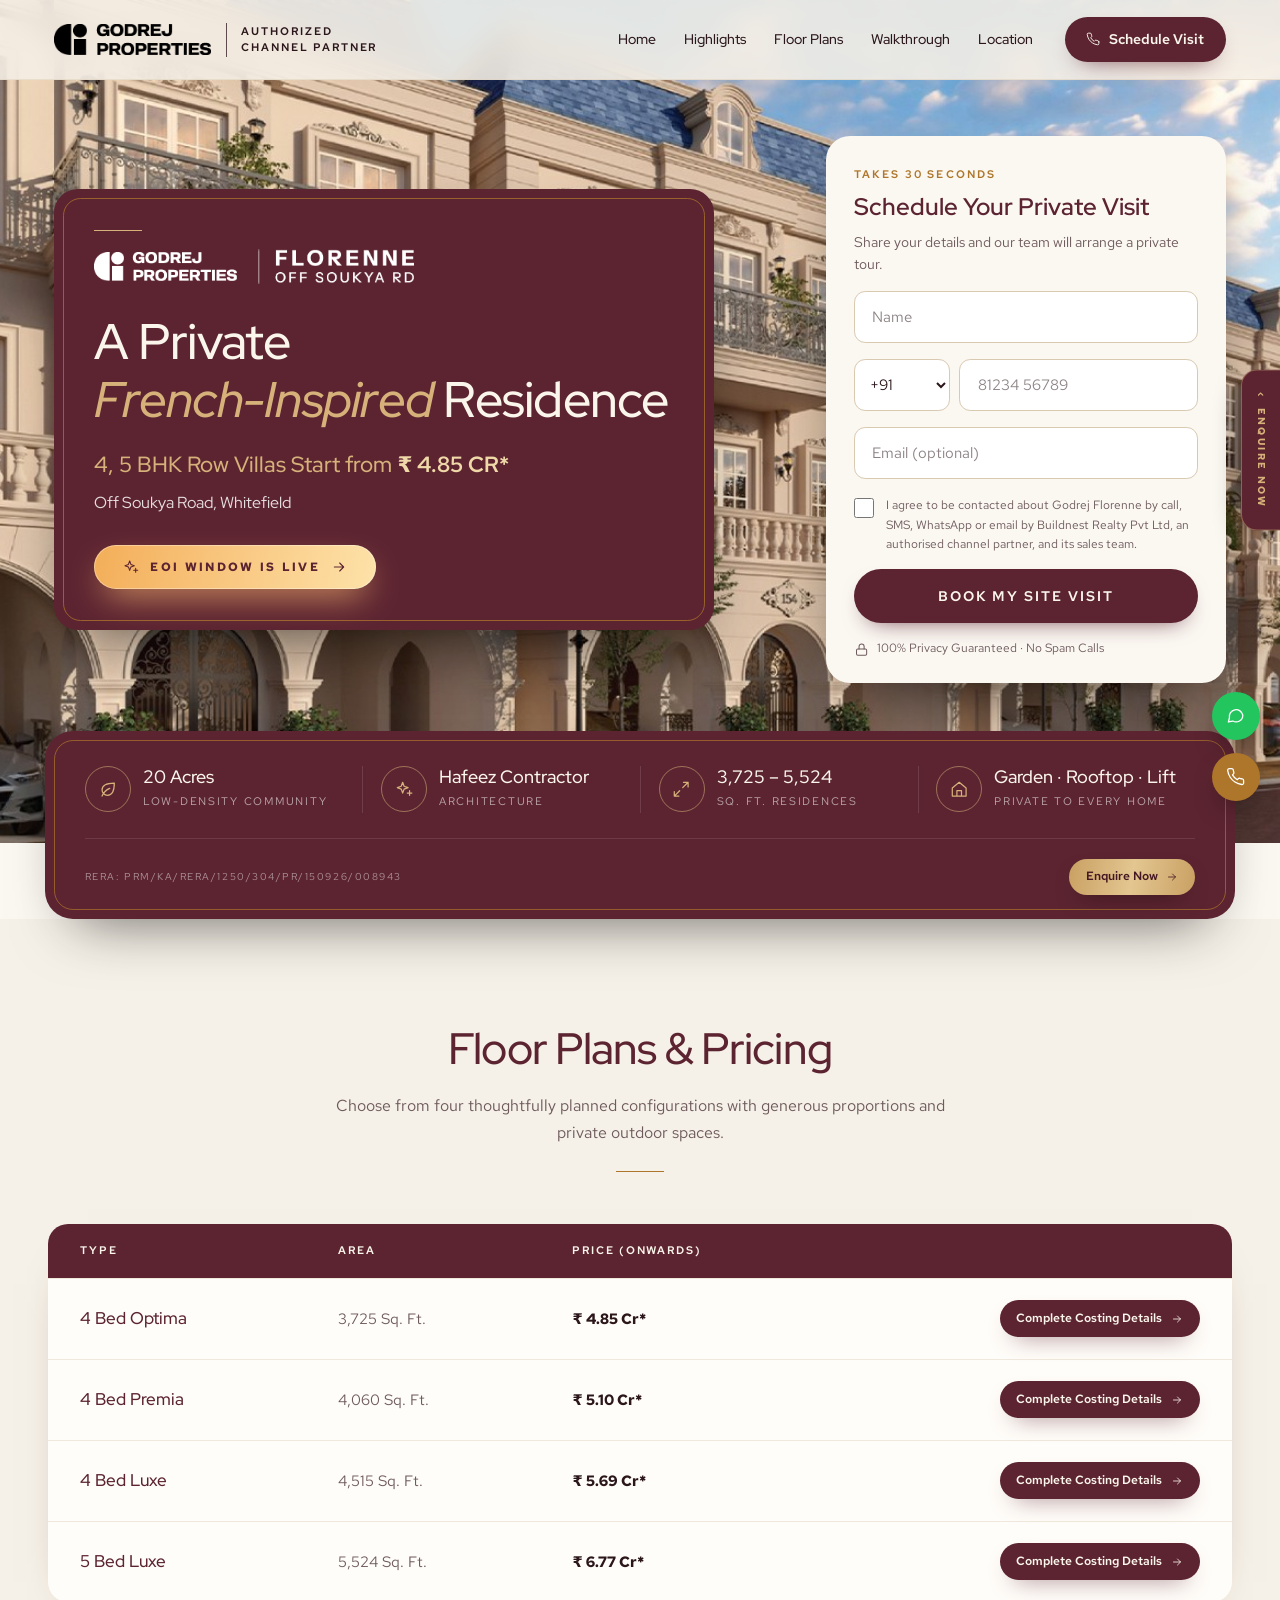
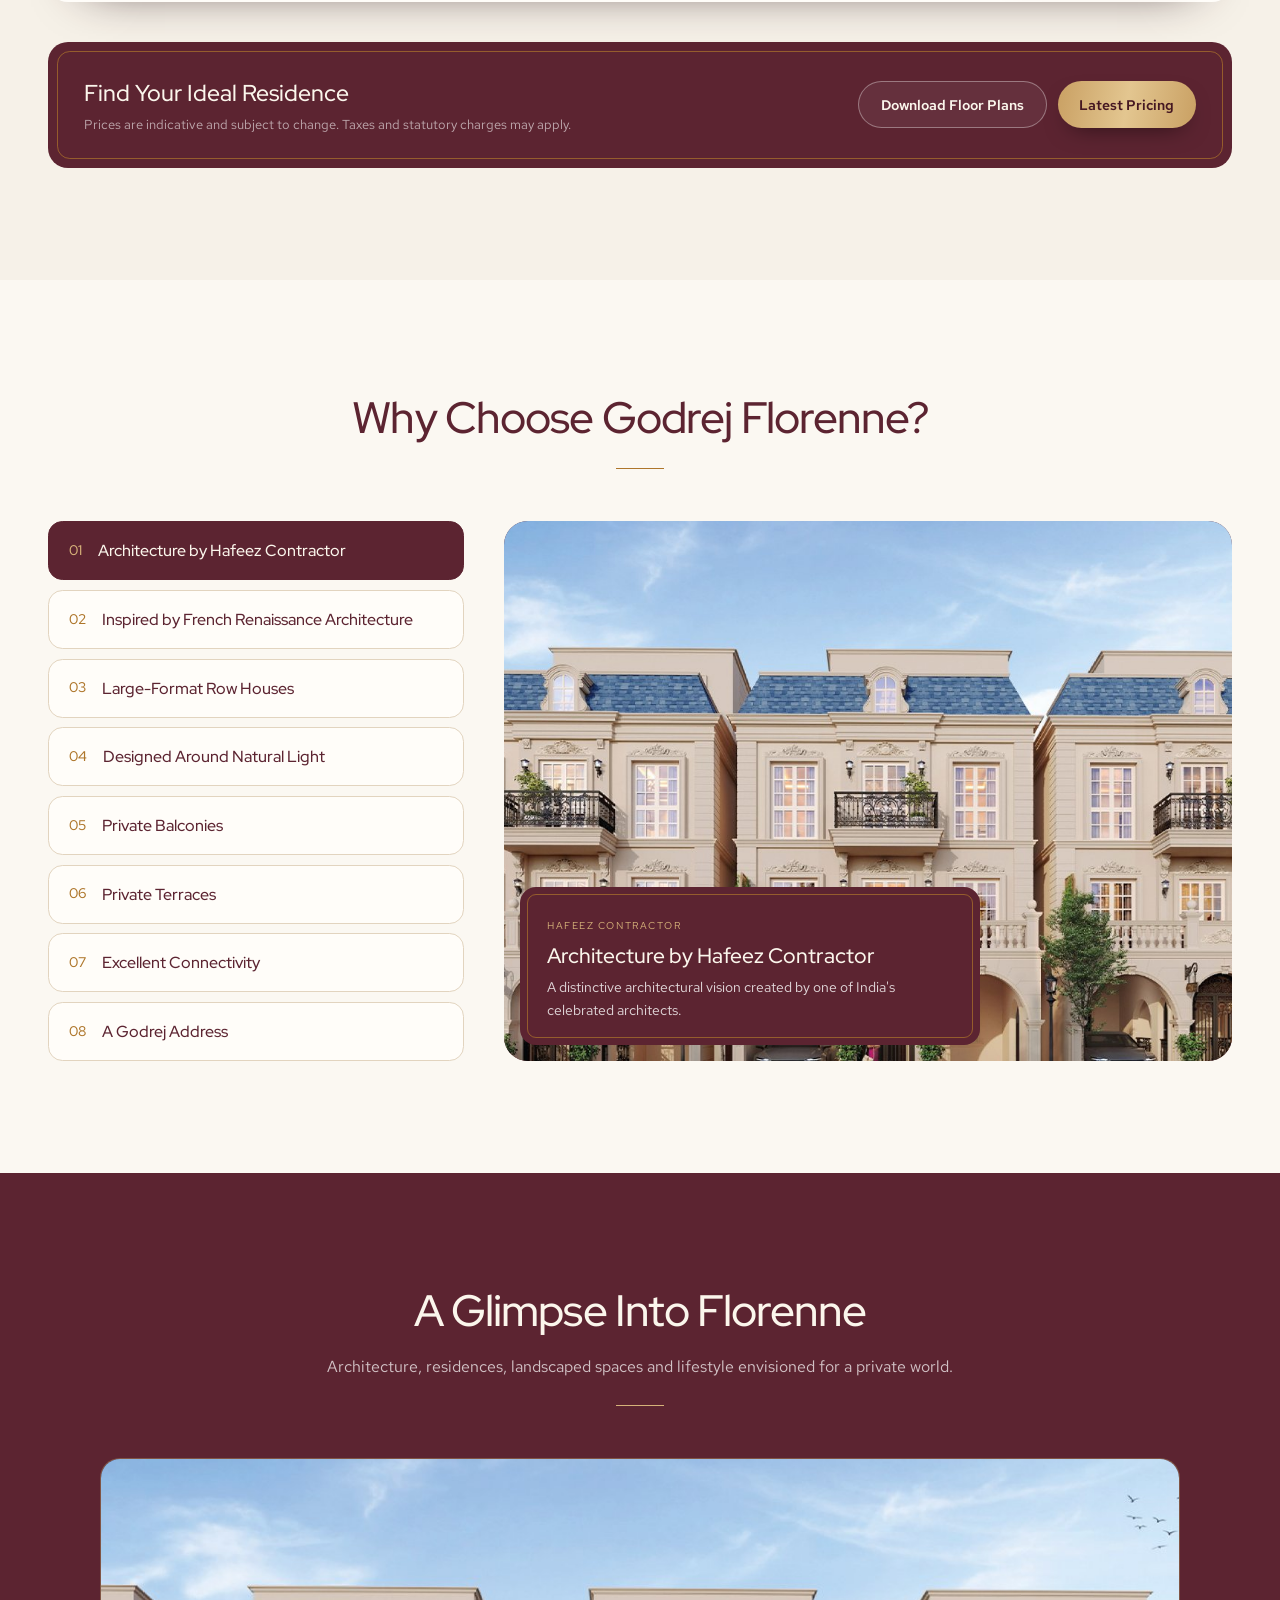
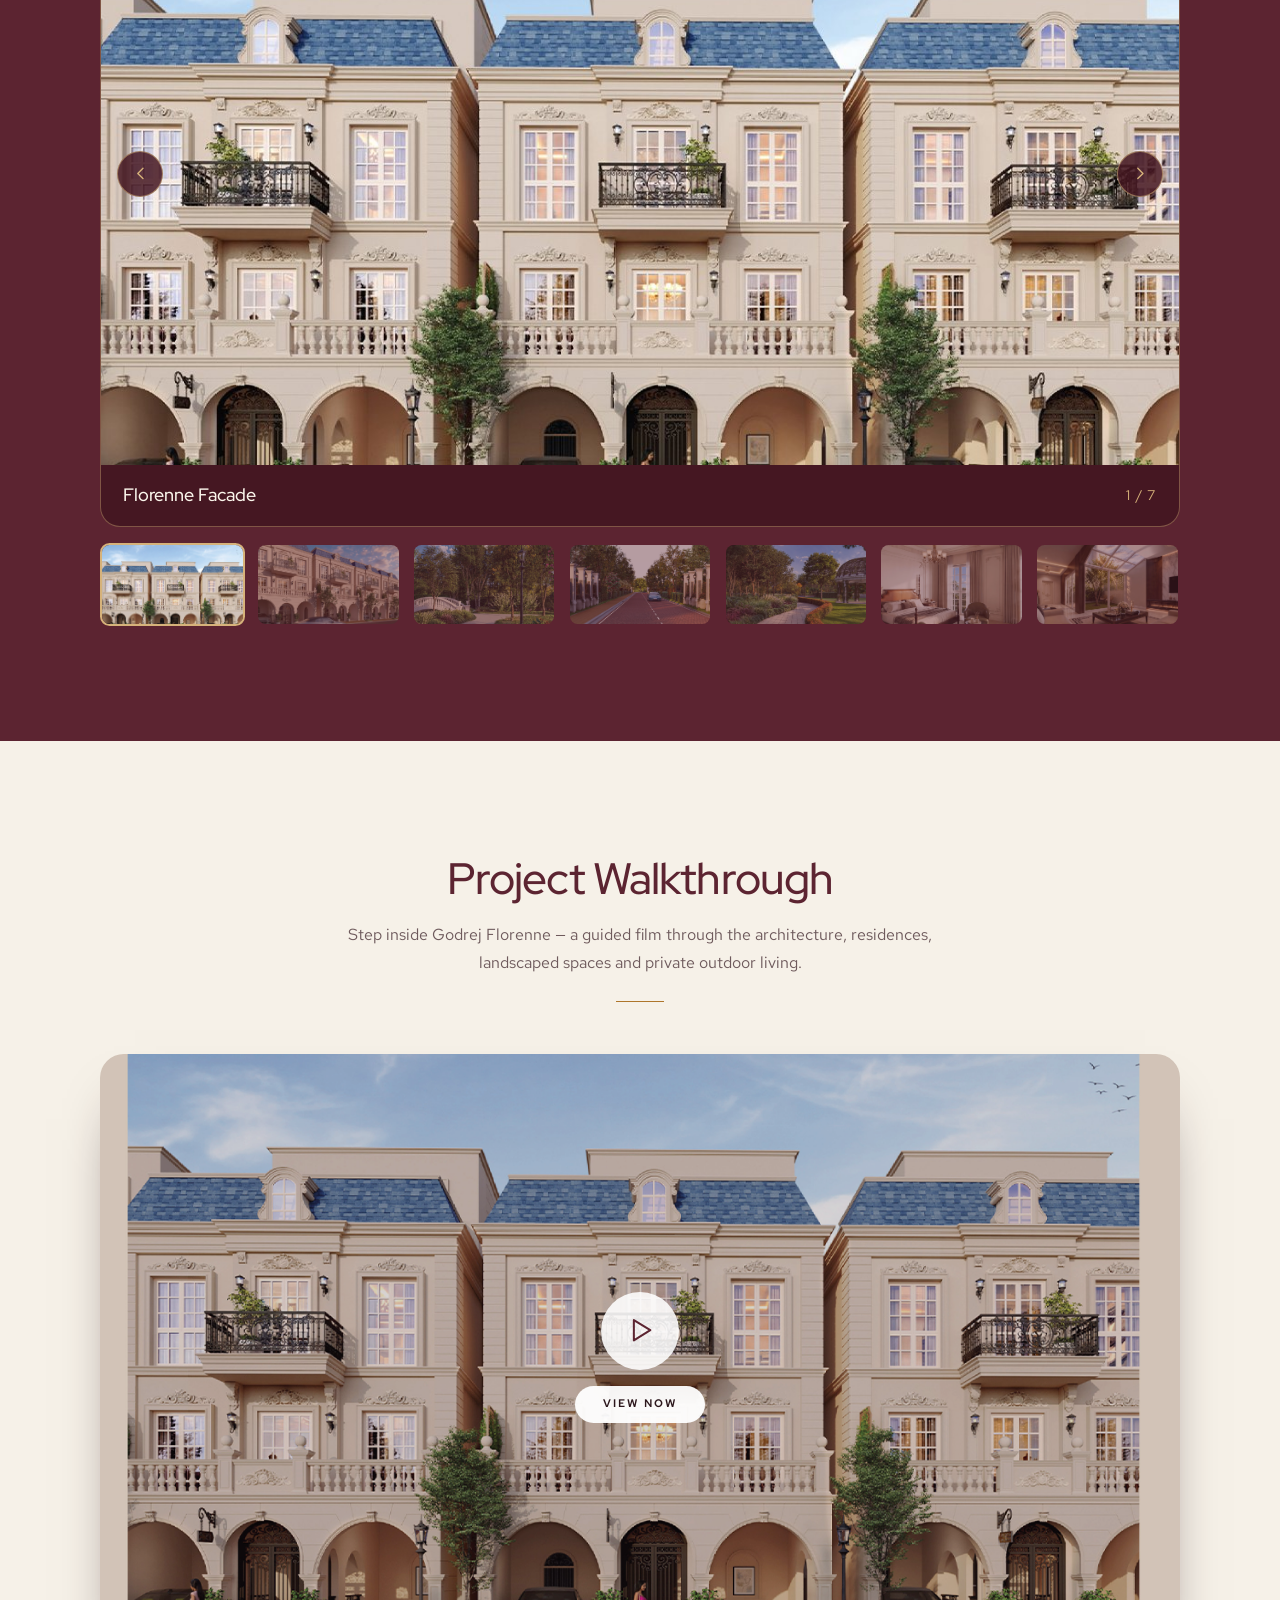
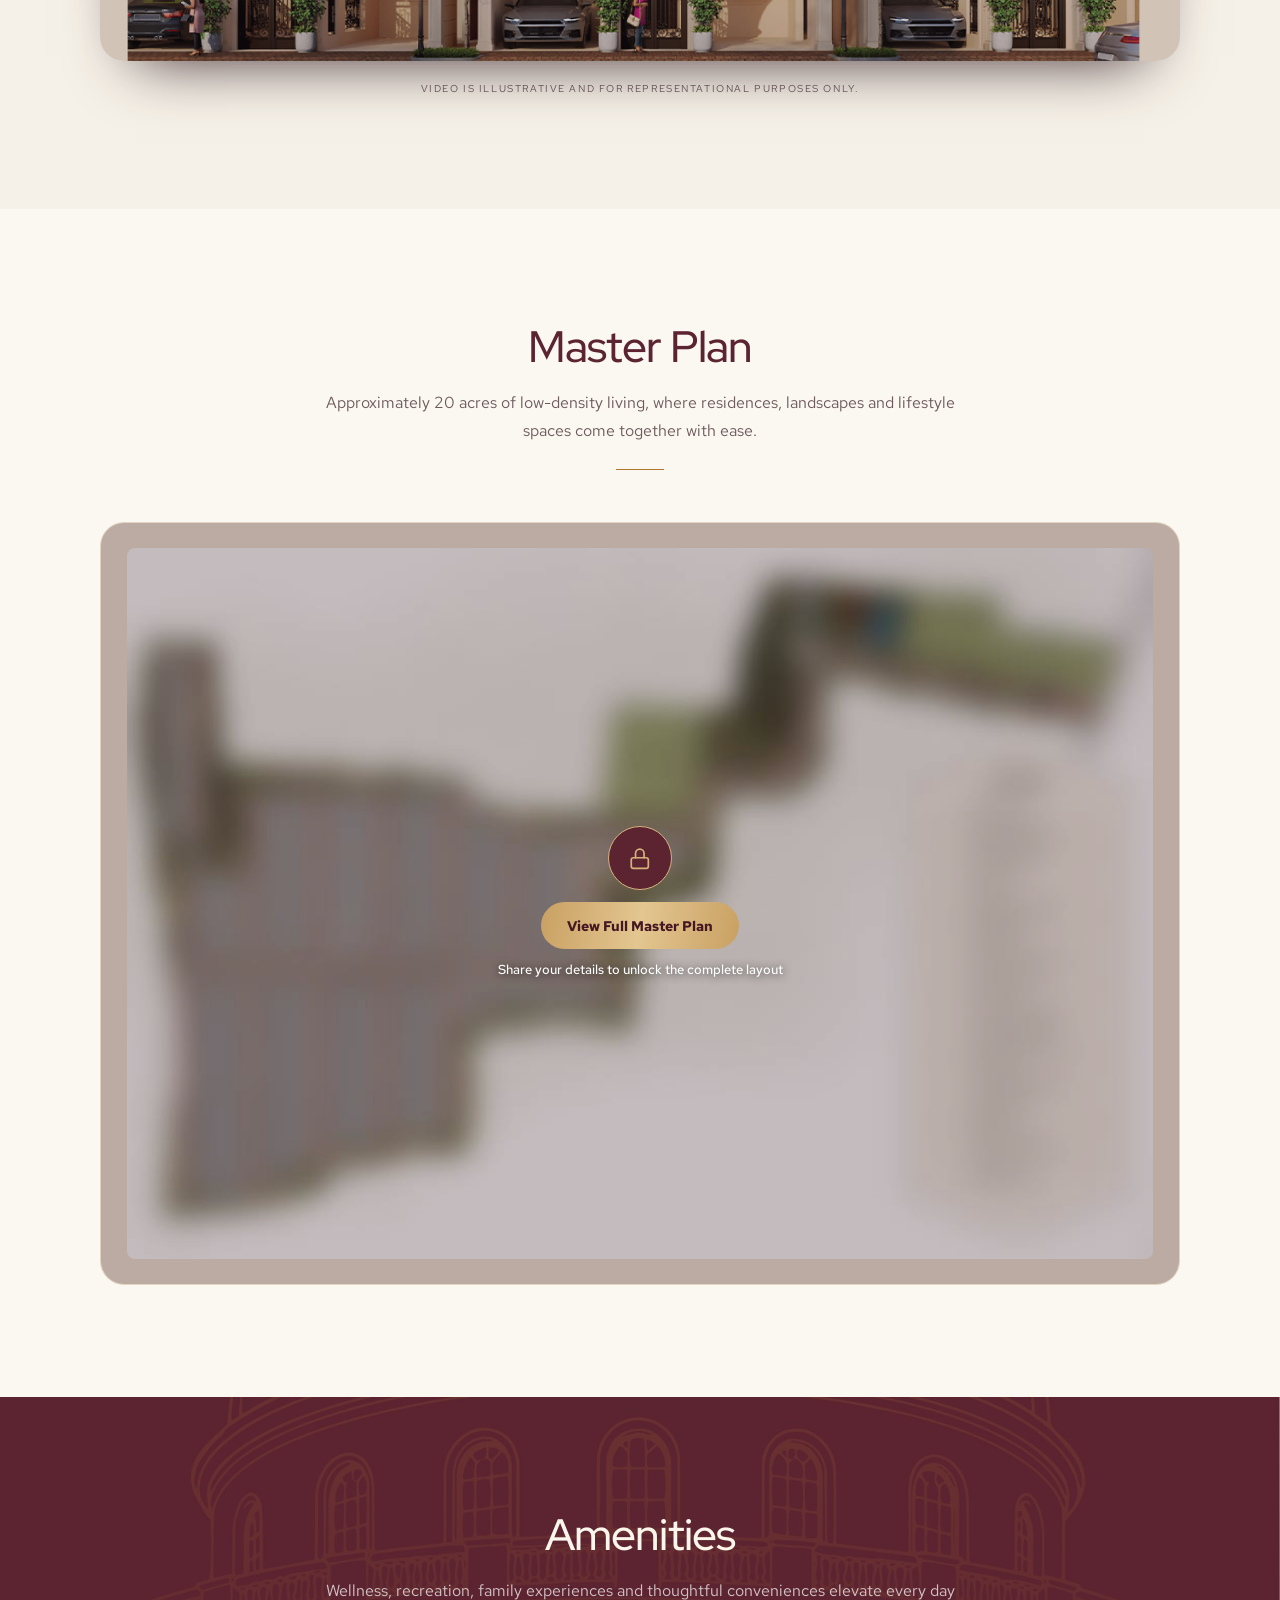
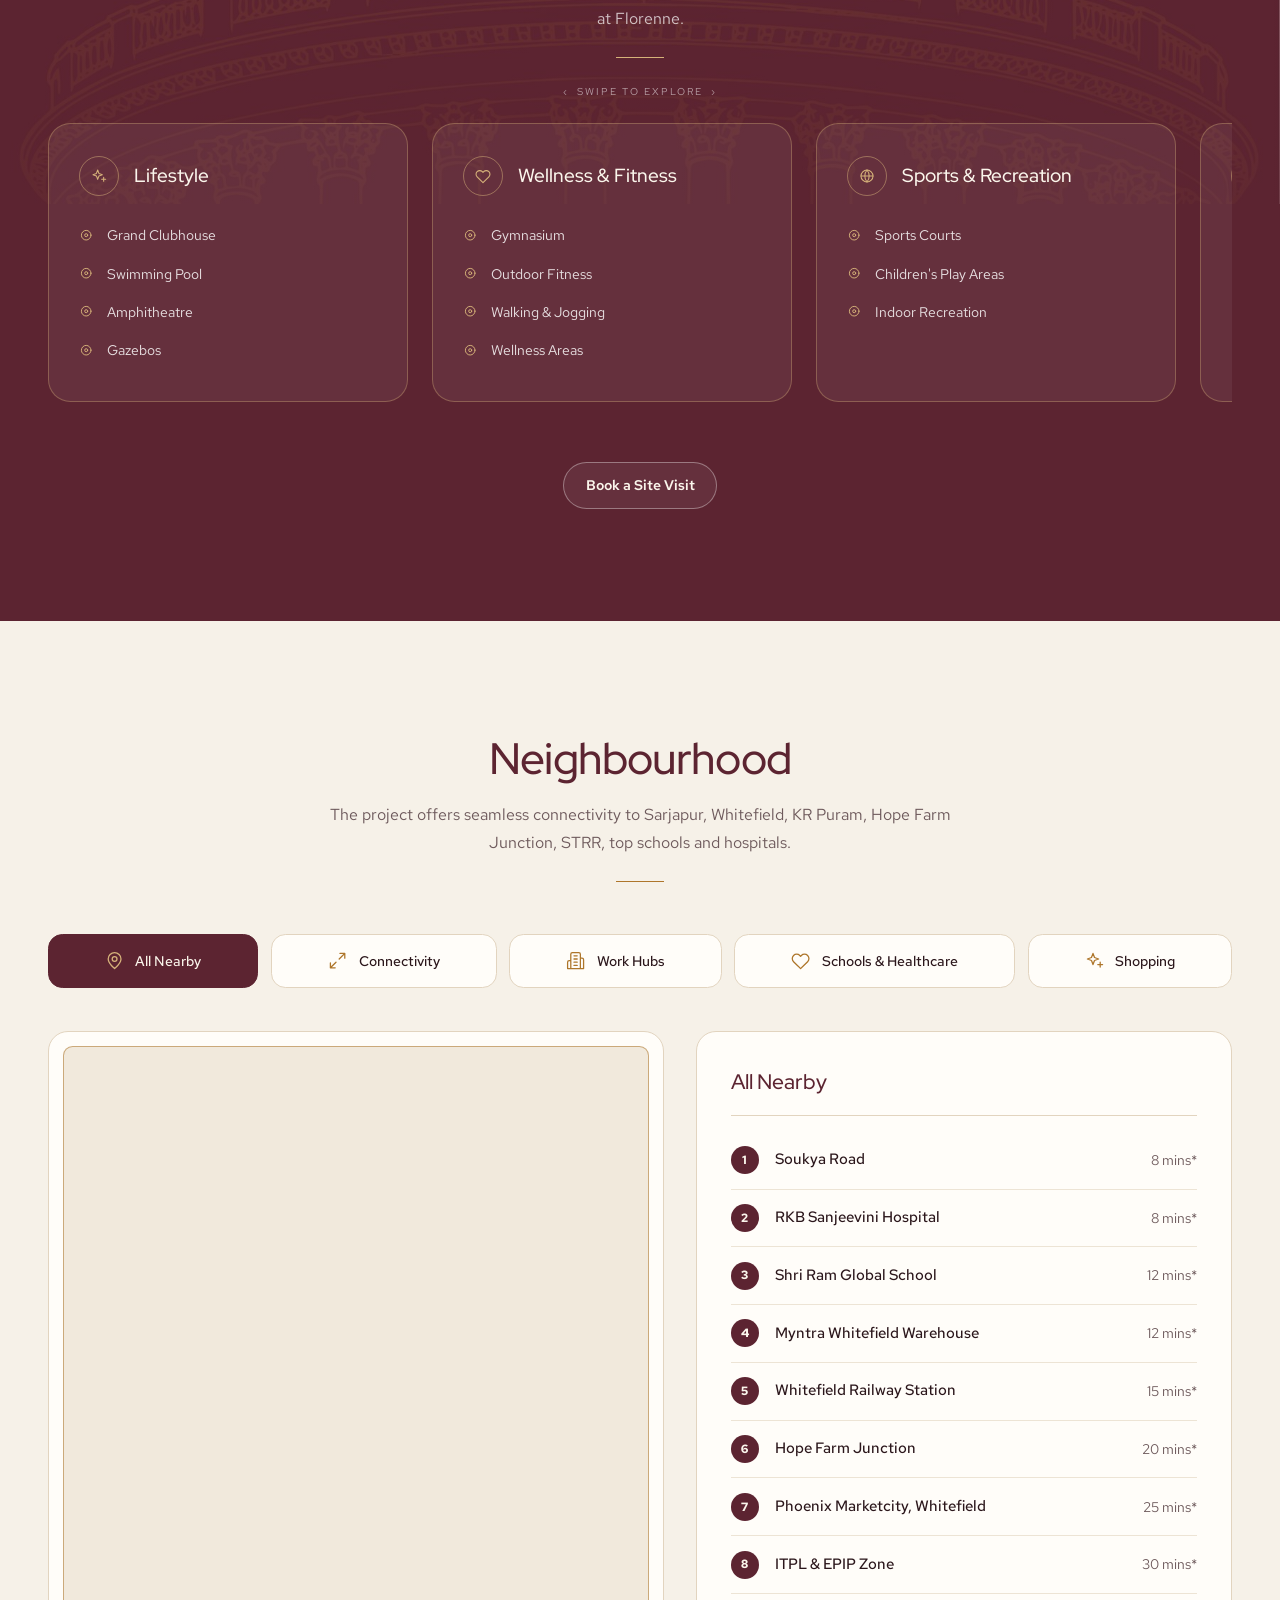
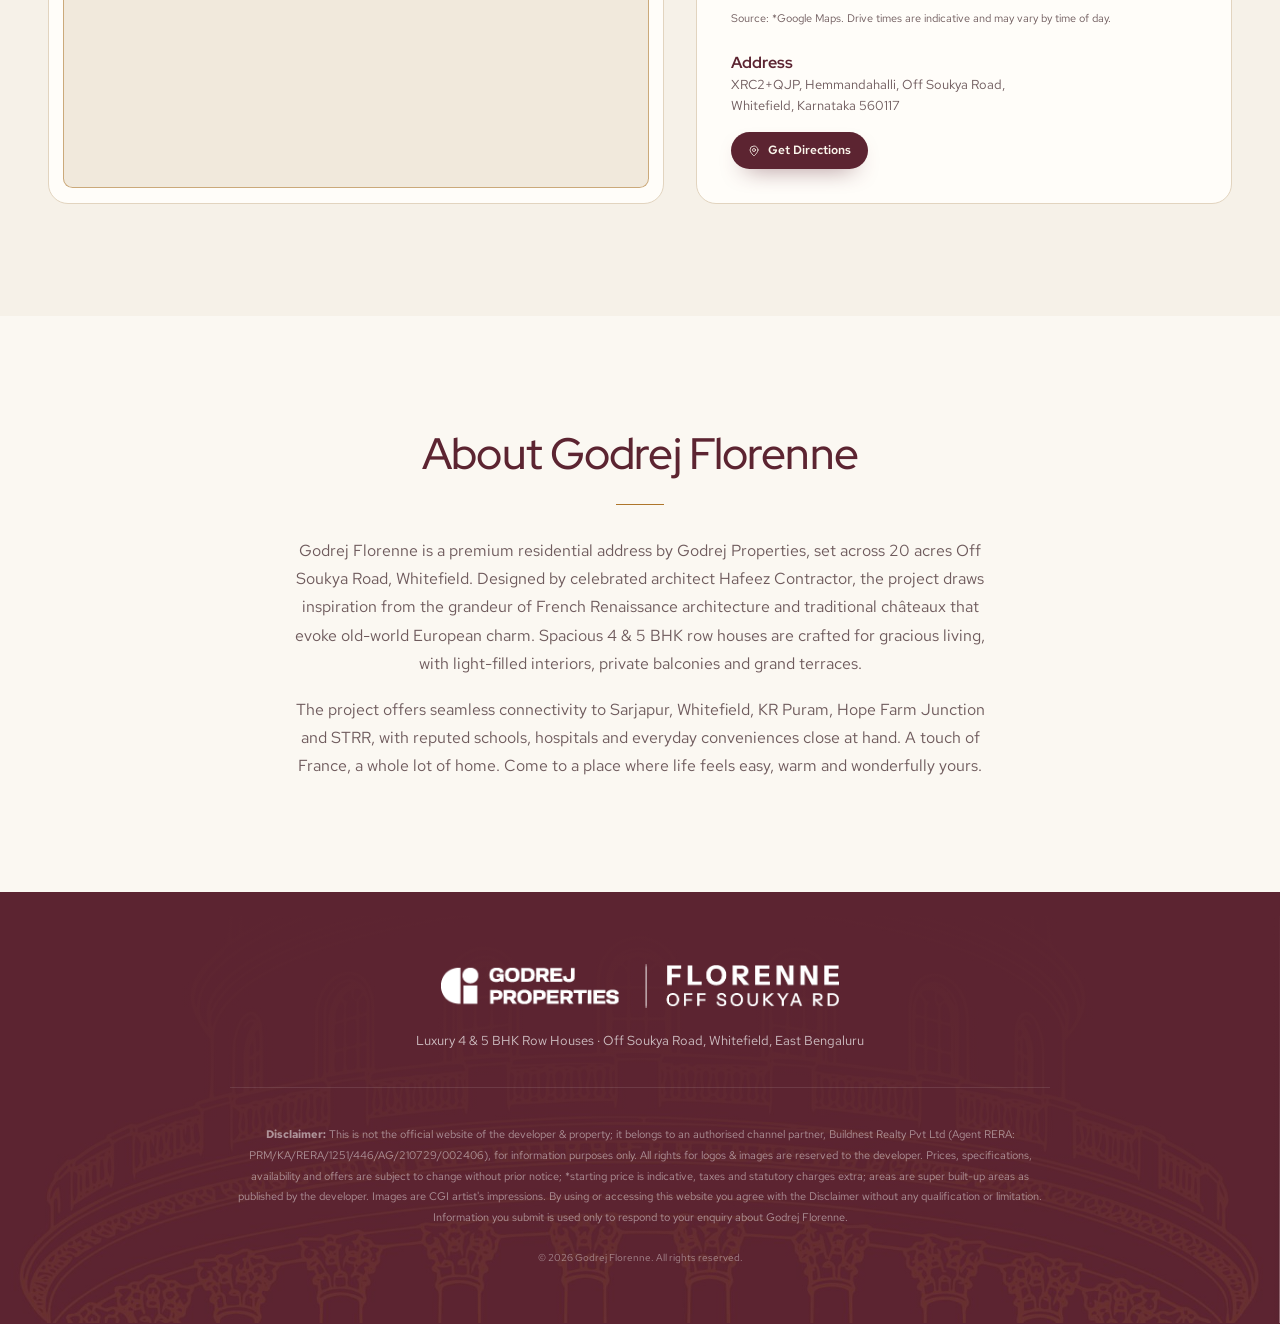
==== index.html @ ce0c3224 "Add files via upload" ====
<!DOCTYPE html>
<html lang="en">
<head>
<meta charset="utf-8">
<meta name="viewport" content="width=device-width, initial-scale=1">
<title>Godrej Florenne | 4 &amp; 5 BHK Row Houses in Whitefield</title>
<meta name="description" content="Discover Godrej Florenne, an ultra-premium collection of 4 &amp; 5 BHK row houses off Soukya Road, Whitefield, East Bengaluru. Explore residences, floor plans, amenities and schedule a private visit.">
<link rel="icon" href="data:image/svg+xml,%3Csvg%20xmlns%3D%22http%3A%2F%2Fwww.w3.org%2F2000%2Fsvg%22%20viewBox%3D%220%200%2016%2016%22%3E%3Cpath%20transform%3D%22translate(-.5%20-.5)%22%20fill%3D%22%235C2431%22%20d%3D%22M2%201.5%2014.2%206.6a.7.7%200%200%201-.06%201.32L9.2%209.4a.7.7%200%200%200-.46.46l-1.5%204.9a.7.7%200%200%201-1.32.05z%22%2F%3E%3C%2Fsvg%3E">
<link rel="preconnect" href="https://fonts.googleapis.com">
<link rel="preconnect" href="https://fonts.gstatic.com" crossorigin>
<link href="https://fonts.googleapis.com/css2?family=Red+Hat+Display:ital,wght@0,400;0,500;0,600;0,700;1,400;1,500&family=Red+Hat+Text:wght@400;500;600;700&display=swap" rel="stylesheet">

<!-- Google Tag Manager (same container as the live site) -->
<script>(function(w,d,s,l,i){w[l]=w[l]||[];w[l].push({'gtm.start':new Date().getTime(),event:'gtm.js'});var f=d.getElementsByTagName(s)[0],j=d.createElement(s),dl=l!='dataLayer'?'&l='+l:'';j.async=true;j.src='https://www.googletagmanager.com/gtm.js?id='+i+dl;f.parentNode.insertBefore(j,f);})(window,document,'script','dataLayer','GTM-NQBLHNPP');</script>
<script>
/* SITE CONFIG — copied from the live site */
window.SITE = {
  phone: "+917406917711",
  whatsappText: "Interested in Godrej Florenne Row Villas. Please share the project details.",
  // Pabbly Connect webhook (same one the live site posts to)
  webhookUrl: "https://connect.pabbly.com/webhook-listener/webhook/IjU3NjUwNTY1MDYzNTA0MzY1MjZjNTUzNyI_3D_pc/IjU3NjcwNTY4MDYzMDA0MzM1MjY5NTUzNzUxMzUi_pc",
  assetBase: "assets/"
};
</script>

<style>
:root{
  --radius:1rem;
  /* Brand palette from the Godrej Florenne brochure */
  --burgundy:#5C2431;
  --burgundy-deep:#451722;
  --gold:#AE762B;
  --background:#FBF8F2;
  --foreground:#2B161B;
  --card:#FFFDF9;
  --primary:#5C2431;
  --primary-foreground:#FBF6EC;
  --secondary:#F5E9D9;
  --muted:#F1E9DC;
  --muted-foreground:#6E5A5C;
  --accent:#F5E9D9;
  --border:#E2D4BF;
  --input:#D9C9B1;
  --stone:#F6F1E8;
  --champagne:#D6B27A;
  --hero-foreground:#FBF6EC;
  --ink-soft:#5C2431;
  --serif:"Gi Sans Display","Red Hat Display",system-ui,sans-serif;
  --sans:"Gi Sans Text","Red Hat Text",system-ui,sans-serif;
}
*{box-sizing:border-box;margin:0;padding:0}
html{scroll-behavior:smooth;scroll-padding-top:80px}
body{font-family:var(--sans);background:var(--background);color:var(--foreground);line-height:1.6;-webkit-font-smoothing:antialiased;overflow-x:hidden}
img{max-width:100%;display:block}
button{font:inherit;color:inherit;background:none;border:0;cursor:pointer}
a{color:inherit;text-decoration:none}
ul{list-style:none}
.wrap{max-width:1380px;margin:0 auto}
.ic{width:1em;height:1em;stroke:currentColor;fill:none;stroke-width:1.6;stroke-linecap:round;stroke-linejoin:round;flex:none}

/* Buttons */
.btn{display:inline-flex;align-items:center;justify-content:center;gap:.55rem;border-radius:999px;font-weight:600;font-size:.875rem;padding:.7rem 1.35rem;transition:.25s;white-space:nowrap}
.btn-primary{background:var(--primary);color:var(--primary-foreground);box-shadow:0 10px 24px -14px var(--primary)}
.btn-primary:hover{filter:brightness(1.07);transform:translateY(-1px)}
.btn-ghost{border:1px solid rgba(255,255,255,.35);color:var(--hero-foreground);background:rgba(255,255,255,.06)}
.btn-ghost:hover{background:rgba(255,255,255,.14)}
.btn-sm{font-size:.75rem;padding:.55rem 1.05rem}

/* Header */
header{position:fixed;inset:0 0 auto 0;z-index:50;height:80px;background:color-mix(in oklab,var(--stone) 88%,transparent);backdrop-filter:blur(14px);border-bottom:1px solid color-mix(in oklab,var(--border) 60%,transparent)}
header .bar{height:100%;display:flex;align-items:center;justify-content:space-between;padding:0 1.25rem}
.logo{height:34px;width:auto}
header .logo{max-width:calc(100vw - 120px);height:auto;max-height:34px;object-fit:contain}
header .logo{filter:brightness(0)}
nav.main{display:none;gap:1.75rem;align-items:center}
nav.main button{font-family:var(--serif);font-size:.875rem;font-weight:500;position:relative;padding:.3rem 0}
nav.main button::after{content:"";position:absolute;left:0;right:0;bottom:-2px;height:1px;background:var(--primary);transform:scaleX(0);transition:.3s}
nav.main button:hover::after{transform:scaleX(1)}
.head-right{display:flex;align-items:center;gap:.75rem}
.head-right .btn{display:none}
.burger{width:42px;height:42px;border-radius:999px;border:1px solid var(--border);display:grid;place-items:center;font-size:1.2rem}
.mobile-menu{position:fixed;top:80px;left:0;right:0;z-index:49;background:var(--stone);border-bottom:1px solid var(--border);padding:1rem 1.25rem 1.5rem;display:none;flex-direction:column;gap:.25rem}
.mobile-menu.open{display:flex}
.mobile-menu button{font-family:var(--serif);font-size:1.05rem;text-align:left;padding:.7rem 0;border-bottom:1px solid color-mix(in oklab,var(--border) 50%,transparent)}
@media(min-width:1024px){
  header .bar{padding:0 3.4rem}
  nav.main{display:flex}.head-right .btn{display:inline-flex}.burger{display:none}
  .mobile-menu{display:none!important}
}

/* Hero */
#home{background:var(--ink-soft);position:relative;min-height:720px;padding-top:80px;display:flex;align-items:center;justify-content:center;text-align:center;color:var(--hero-foreground);overflow:hidden}
#home .bg{position:absolute;inset:0;width:100%;height:100%;object-fit:cover}
#home::before{content:"";position:absolute;inset:0;z-index:1;background:linear-gradient(180deg,rgba(40,13,21,.82) 0%,rgba(40,13,21,.74) 50%,rgba(40,13,21,.96) 100%)}
.hero-in{position:relative;z-index:2;padding:3rem 1.25rem 9rem;display:flex;flex-direction:column;align-items:center}
.hero-in .rule{width:48px;height:1px;background:var(--champagne);margin-bottom:1.1rem}
.hero-in{text-shadow:0 2px 14px rgba(0,0,0,.6)}
.eoi{text-shadow:none}
.hero-in .logo{height:auto;width:min(420px,72vw);filter:brightness(0) invert(1);margin-bottom:3.6rem}
.hero-in h1{position:absolute;width:1px;height:1px;overflow:hidden;clip:rect(0 0 0 0)}
.hero-title{font-family:var(--serif);font-weight:500;font-size:clamp(2.4rem,6.2vw,4.4rem);line-height:1.18;letter-spacing:-.01em}
.hero-title em{color:var(--champagne);font-style:italic;font-weight:400}
.hero-sub{font-family:var(--serif);font-size:clamp(1.05rem,2vw,1.5rem);margin-top:1.4rem}
.eoi{margin-top:1.6rem;display:inline-flex;align-items:center;gap:.7rem;padding:.8rem 1.8rem;border-radius:999px;font-weight:700;font-size:.72rem;letter-spacing:.2em;text-transform:uppercase;color:var(--ink-soft);background:linear-gradient(100deg,oklch(80% .13 70),oklch(92% .08 85) 50%,oklch(80% .13 70));background-size:200% 100%;animation:shine 3.5s linear infinite;box-shadow:0 0 0 1px rgba(255,255,255,.35) inset,0 14px 34px -10px oklch(78% .11 63)}
.eoi .ic{font-size:1rem}
@keyframes shine{to{background-position:-200% 0}}
@media(min-width:640px){#home{min-height:790px}}

/* Highlights */
#highlights{position:relative;z-index:10;margin-top:-6rem;padding:0 1rem}
.hl-card{background:var(--ink-soft);color:var(--hero-foreground);border-radius:1.75rem;padding:2rem 1.5rem 1.4rem;box-shadow:0 30px 60px -30px rgba(0,0,0,.6)}
.hl-grid{display:grid;grid-template-columns:1fr 1fr;gap:1.5rem 1rem}
.hl{display:flex;align-items:center;gap:.9rem}
.hl .circ{width:46px;height:46px;border-radius:999px;border:1px solid color-mix(in oklab,var(--champagne) 55%,transparent);display:grid;place-items:center;color:var(--champagne);font-size:1.15rem;flex:none}
.hl b{display:block;font-family:var(--serif);font-weight:600;font-size:1.15rem;line-height:1.2}
.hl span{font-size:.62rem;letter-spacing:.16em;text-transform:uppercase;color:rgba(255,255,255,.6)}
.hl-foot{margin-top:1.6rem;padding-top:1.2rem;border-top:1px solid rgba(255,255,255,.1);display:flex;flex-wrap:wrap;gap:1rem;align-items:center;justify-content:space-between}
.hl-foot p{font-size:.6rem;letter-spacing:.16em;text-transform:uppercase;color:rgba(255,255,255,.5)}
@media(min-width:1024px){
  #highlights{margin-top:-7rem;padding:0 2.8rem}
  .hl-card{padding:2.4rem 2.5rem 1.6rem}
  .hl-grid{grid-template-columns:repeat(4,1fr);gap:0}
  .hl{padding:0 1.8rem}.hl:first-child{padding-left:0}
  .hl+.hl{border-left:1px solid rgba(255,255,255,.12)}
  .hl b{font-size:1.5rem}.hl span{font-size:.68rem}
}

/* Sections */
section.s{padding:4rem 1.25rem}
@media(min-width:1024px){section.s{padding:5rem 2.8rem}}
.bg-stone{background:var(--stone)}
.dark{background:var(--ink-soft);color:var(--hero-foreground)}
.head{text-align:center;max-width:680px;margin:0 auto 3rem}
.head h2{font-family:var(--serif);font-weight:600;font-size:clamp(2.1rem,5vw,3.75rem);line-height:1.15;letter-spacing:-.01em}
.head p{margin-top:1.1rem;color:var(--muted-foreground)}
.dark .head p{color:rgba(255,255,255,.72)}
.head::after{content:"";display:block;width:64px;height:1px;background:var(--primary);margin:1.6rem auto 0}

/* Walkthrough */
.video{position:relative;display:block;width:100%;border-radius:1.5rem;overflow:hidden;box-shadow:0 30px 60px -35px var(--foreground)}
.video img{width:100%;aspect-ratio:16/9;object-fit:cover;transition:transform .8s}
.video:hover img{transform:scale(1.03)}
.video::after{content:"";position:absolute;inset:0;background:rgba(40,13,21,.18)}
.video .play{position:absolute;inset:0;z-index:2;display:flex;flex-direction:column;align-items:center;justify-content:center;gap:1rem}
.video .play i{width:78px;height:78px;border-radius:999px;background:rgba(255,255,255,.88);display:grid;place-items:center;color:var(--primary);font-size:1.9rem}
.video .play span{background:rgba(255,255,255,.95);color:var(--foreground);padding:.6rem 1.7rem;border-radius:999px;font-size:.7rem;font-weight:600;letter-spacing:.2em;text-transform:uppercase}
.note{text-align:center;font-size:.62rem;letter-spacing:.16em;text-transform:uppercase;color:var(--muted-foreground);margin-top:1.4rem}
.about{max-width:760px;margin:2.6rem auto 0;text-align:center;color:var(--muted-foreground);display:grid;gap:1.2rem}

/* Why */
.why{display:grid;grid-template-columns:1fr;background:var(--card);border:1px solid color-mix(in oklab,var(--border) 60%,transparent);border-radius:1.5rem;overflow:hidden}
.why article{padding:1.9rem 1.7rem 2rem;border-bottom:1px solid color-mix(in oklab,var(--border) 55%,transparent);position:relative;transition:background .3s}
.why article:hover{background:var(--stone)}
.why .num{font-family:var(--serif);color:var(--primary);font-size:.95rem;letter-spacing:.08em}
.why .wi{position:absolute;top:1.6rem;right:1.6rem;width:32px;height:32px;border-radius:999px;border:1px solid var(--border);display:grid;place-items:center;font-size:.9rem;color:var(--muted-foreground)}
.why small{display:block;margin-top:1.3rem;font-size:.6rem;letter-spacing:.16em;text-transform:uppercase;color:var(--muted-foreground)}
.why h3{font-family:var(--serif);font-weight:600;font-size:1.25rem;line-height:1.3;margin:.6rem 0 .5rem}
.why p{font-size:.85rem;color:var(--muted-foreground)}
@media(min-width:640px){.why{grid-template-columns:1fr 1fr}.why article{border-right:1px solid color-mix(in oklab,var(--border) 55%,transparent)}}
@media(min-width:1024px){.why{grid-template-columns:repeat(4,1fr)}.why article:nth-child(4n){border-right:0}.why article:nth-last-child(-n+4){border-bottom:0}}

/* Pricing */
.ptable{width:100%;border-collapse:collapse;background:var(--card);border-radius:1.25rem;overflow:hidden;display:none;box-shadow:0 20px 50px -40px var(--foreground)}
.ptable th{background:var(--ink-soft);color:var(--hero-foreground);text-align:left;font-size:.68rem;letter-spacing:.18em;text-transform:uppercase;padding:1.3rem 2rem;font-weight:600}
.ptable td{padding:1.15rem 2rem;border-top:1px solid color-mix(in oklab,var(--border) 50%,transparent);font-size:.85rem;color:var(--muted-foreground)}
.ptable td:first-child{font-family:var(--serif);font-weight:600;font-size:1.1rem;color:var(--foreground)}
.ptable td:nth-child(3){font-weight:700;color:var(--foreground)}
.ptable td:last-child{text-align:right}
.pcards{display:grid;gap:1rem}
.pcards article{background:var(--card);border:1px solid color-mix(in oklab,var(--border) 60%,transparent);border-radius:1.25rem;padding:1.4rem}
.pcards h3{font-family:var(--serif);font-size:1.3rem;font-weight:600;margin-bottom:.9rem}
.pcards dl{display:grid;grid-template-columns:1fr 1fr;gap:.2rem 1rem;margin-bottom:1.1rem}
.pcards dt{font-size:.62rem;letter-spacing:.14em;text-transform:uppercase;color:var(--muted-foreground)}
.pcards dd{font-weight:600;grid-row:2}
.pcards .btn{width:100%}
@media(min-width:768px){.ptable{display:table}.pcards{display:none}}
.ideal{margin-top:2rem;background:var(--ink-soft);color:var(--hero-foreground);border-radius:1.25rem;padding:1.8rem 2rem;display:flex;flex-wrap:wrap;gap:1.2rem;align-items:center;justify-content:space-between}
.ideal h3{font-family:var(--serif);font-size:1.75rem;font-weight:600}
.ideal p{font-size:.72rem;color:rgba(255,255,255,.6);margin-top:.3rem}
.ideal div:last-child{display:flex;flex-wrap:wrap;gap:.7rem}

/* Master plan */
.mplan{position:relative;display:block;width:100%;background:var(--secondary);border-radius:1.5rem;padding:.8rem;overflow:hidden}
@media(min-width:1024px){.mplan{padding:1.6rem}}
.mplan img{width:100%;border-radius:.5rem}
.mplan span{position:absolute;right:1.8rem;bottom:1.8rem;background:var(--card);border-radius:999px;padding:.7rem 1.4rem;font-weight:600;font-size:.82rem;display:flex;gap:.7rem;align-items:center;box-shadow:0 10px 30px -15px var(--foreground)}

/* Rails (amenities + gallery) */
.swipe{text-align:center;font-size:.62rem;letter-spacing:.2em;text-transform:uppercase;color:rgba(255,255,255,.55);margin:-1.4rem 0 1rem}
.rail{display:flex;gap:1.25rem;overflow-x:auto;scroll-snap-type:x mandatory;padding:0 0 1rem;margin:0 auto;max-width:1300px;scrollbar-width:none}
.rail::-webkit-scrollbar{display:none}
.rail>*{scroll-snap-align:start;flex:0 0 min(84%,360px)}
.am{background:rgba(255,255,255,.045);border:1px solid rgba(255,255,255,.12);border-radius:1.4rem;padding:1.9rem 1.7rem}
.am h3{font-family:var(--serif);font-weight:600;font-size:1.35rem;display:flex;align-items:center;gap:.9rem;margin-bottom:1.4rem}
.am h3 i{width:40px;height:40px;border-radius:999px;border:1px solid color-mix(in oklab,var(--champagne) 50%,transparent);display:grid;place-items:center;color:var(--champagne);font-size:1rem;font-style:normal}
.am li{display:flex;align-items:center;gap:.8rem;font-size:.85rem;color:rgba(255,255,255,.85);padding:.42rem 0}
.am li .ic{color:var(--champagne);font-size:.9rem}
.center{text-align:center;margin-top:2.2rem}
.gal{background:rgba(255,255,255,.045);border:1px solid rgba(255,255,255,.12);border-radius:1.4rem;overflow:hidden;text-align:left;color:inherit}
.gal img{width:100%;aspect-ratio:16/10;object-fit:cover;transition:transform .7s}
.gal:hover img{transform:scale(1.05)}
.gal div{display:flex;justify-content:space-between;align-items:center;padding:1.5rem 1.3rem;font-family:var(--serif);font-weight:600;font-size:1.25rem}
.gal div .ic{color:var(--champagne);font-size:.95rem}
#gallery{padding-top:1rem}

/* Location */
.loc{display:grid;gap:1.5rem}
@media(min-width:1024px){.loc{grid-template-columns:minmax(0,1fr) minmax(0,1.05fr);gap:2.5rem}}
.addr{background:var(--card);border-radius:1.5rem;padding:2.2rem;box-shadow:0 25px 60px -45px var(--foreground)}
.addr-top{display:flex;justify-content:space-between;gap:1rem;padding-bottom:1.5rem;border-bottom:1px solid color-mix(in oklab,var(--border) 55%,transparent)}
.addr h3{font-family:var(--serif);font-size:1.25rem;font-weight:600;margin-bottom:.5rem}
.addr-top p{font-size:.82rem;color:var(--muted-foreground)}
.pin{width:42px;height:42px;border-radius:999px;background:var(--accent);color:var(--primary);display:grid;place-items:center;font-size:1.05rem;flex:none}
.addr li{display:flex;align-items:center;gap:1rem;font-size:.85rem;font-weight:500;padding:.55rem 0}
.addr li:first-child{margin-top:1rem}
.addr li i{width:40px;height:40px;border-radius:999px;background:var(--accent);color:var(--primary);display:grid;place-items:center;font-size:.95rem;flex:none}
.addr li em{font-style:normal;font-weight:400;color:var(--muted-foreground)}
.src{font-size:.68rem;color:var(--muted-foreground);margin-top:1.2rem}
.map{border-radius:1.5rem;overflow:hidden;min-height:420px;background:var(--muted)}
.map iframe{width:100%;height:100%;min-height:420px;border:0;display:block}

/* CTA */
.cta{position:relative;min-height:680px;display:flex;align-items:center;justify-content:center;text-align:center;color:var(--hero-foreground);padding:5rem 1.25rem;overflow:hidden}
.cta img{position:absolute;inset:0;width:100%;height:100%;object-fit:cover}
.cta::before{content:"";position:absolute;inset:0;z-index:1;background:rgba(40,13,21,.66)}
.cta>div{position:relative;z-index:2;max-width:680px}
.cta h2{font-family:var(--serif);font-weight:600;font-size:clamp(2.2rem,5vw,3.75rem);line-height:1.15}
.cta p{margin-top:1.4rem;color:rgba(255,255,255,.85)}
.cta .rule{width:64px;height:1px;background:var(--primary);margin:1.7rem auto}
.cta strong{display:block;font-family:var(--serif);font-weight:500;font-size:clamp(1.15rem,2.4vw,1.6rem);color:var(--champagne);margin-bottom:1.8rem}

/* Footer */
footer{background:var(--ink-soft);color:var(--hero-foreground);text-align:center;padding:3.6rem 1.25rem 7rem}
footer .logo{height:44px;margin:0 auto 1.4rem;filter:brightness(0) invert(1)}
footer .tag{font-size:.75rem;color:rgba(255,255,255,.7)}
footer .disc{max-width:900px;margin:2rem auto 0;padding-top:2rem;border-top:1px solid rgba(255,255,255,.1);font-size:.66rem;color:rgba(255,255,255,.5);line-height:1.9}
footer .copy{font-size:.62rem;color:rgba(255,255,255,.45);margin-top:1.4rem}
@media(min-width:1024px){footer{padding-bottom:3.6rem}}

/* Floating */
.side-tab{position:fixed;right:0;top:50%;transform:translateY(-50%);z-index:40;background:var(--ink-soft);color:var(--champagne);writing-mode:vertical-rl;padding:1.3rem .7rem;border-radius:1rem 0 0 1rem;font-size:.62rem;font-weight:700;letter-spacing:.24em;text-transform:uppercase;display:none;box-shadow:-8px 10px 30px -15px #000}
.fab{position:fixed;right:1.25rem;z-index:40;width:48px;height:48px;border-radius:999px;display:grid;place-items:center;color:#fff;font-size:1.2rem;box-shadow:0 12px 26px -10px rgba(0,0,0,.5);transition:transform .2s}
.fab:hover{transform:scale(1.07)}
.fab.wa{bottom:9.8rem;background:#22c55e}.fab.call{bottom:6.1rem;background:var(--primary)}
.mbar{position:fixed;left:0;right:0;bottom:0;z-index:45;display:grid;grid-template-columns:1fr 1fr;background:var(--ink-soft);padding:.6rem;gap:.6rem}
.mbar .btn{width:100%;padding:.85rem}
@media(min-width:1024px){.side-tab{display:block}.mbar{display:none}.fab.wa{bottom:10rem}.fab.call{bottom:6.2rem}}

/* Modal */
.modal{position:fixed;inset:0;z-index:100;display:none;align-items:center;justify-content:center;padding:1rem;background:rgba(40,13,21,.82);backdrop-filter:blur(8px)}
.modal.open{display:flex}
.dialog{width:100%;max-width:576px;max-height:94vh;overflow:auto;border-radius:1.75rem;background:var(--background);animation:pop .3s ease}
@keyframes pop{from{opacity:0;transform:translateY(16px) scale(.98)}}
.dhead{background:var(--ink-soft);color:var(--hero-foreground);padding:1.8rem 1.75rem 2rem;position:relative;text-align:left}
.dhead .logo{height:30px;margin:0 auto 1.6rem;filter:brightness(0) invert(1)}
.dhead h2{font-family:var(--serif);font-weight:600;font-size:clamp(1.7rem,5vw,2.25rem);line-height:1.15}
.dhead p{margin-top:.8rem;font-size:.9rem;color:rgba(255,255,255,.72)}
.close{position:absolute;top:1.3rem;right:1.3rem;width:36px;height:36px;border-radius:999px;background:rgba(255,255,255,.1);color:var(--champagne);display:grid;place-items:center}
form{padding:2rem 1.75rem 1.6rem;display:grid;gap:1.2rem}
.row{display:grid;gap:1.2rem}
@media(min-width:520px){.row{grid-template-columns:1fr 1fr}}
label.f{display:grid;gap:.65rem;font-size:.9rem;font-weight:500}
label.f small{font-weight:400;color:var(--muted-foreground);font-size:inherit}
input[type=text],input[type=tel],input[type=email]{width:100%;font:inherit;height:44px;border-radius:999px;border:1px solid var(--input);background:var(--card);padding:0 1.2rem;outline:none;box-shadow:0 1px 2px rgba(0,0,0,.05)}
input:focus{border-color:var(--primary);box-shadow:0 0 0 3px color-mix(in oklab,var(--primary) 22%,transparent)}
.cfg{display:grid;grid-template-columns:1fr 1fr;gap:.8rem}
.cfg label{display:flex;align-items:center;gap:.8rem;border:1px solid var(--input);border-radius:999px;padding:.6rem 1.2rem;font-size:.9rem;cursor:pointer;background:var(--card)}
.cfg label:has(input:checked){border-color:var(--primary);background:var(--accent)}
.cfg input{accent-color:var(--primary)}
form .btn{width:100%;font-size:.95rem;padding:.75rem}
.priv{text-align:center;font-size:.68rem;color:var(--muted-foreground)}
.err{color:oklch(57.7% .245 27.325);font-size:.78rem;display:none}
.thanks{display:none;padding:3rem 1.75rem;text-align:center}
.thanks h3{font-family:var(--serif);font-size:1.7rem;margin-bottom:.6rem}
.thanks p{color:var(--muted-foreground);font-size:.9rem}
.lightbox .dialog{max-width:1100px;background:transparent;border-radius:1rem;position:relative}
.lightbox img{width:100%;border-radius:1rem}
.lightbox .close{background:rgba(0,0,0,.55)}

/* ---- Brochure brand layer ---- */
.head h2,.why h3,.pcards h3,.addr h3,.ptable td:first-child{color:var(--burgundy)}
.dark .head h2{color:var(--hero-foreground)}
.head::after,.cta .rule{background:var(--gold)}
.dark .head::after{background:var(--champagne)}
.why .num{color:var(--gold)}
.why .wi{color:var(--gold);border-color:color-mix(in oklab,var(--gold) 45%,transparent)}
.pin,.addr li i{color:var(--burgundy)}
.video .play i{color:var(--burgundy)}
nav.main button::after{background:var(--gold)}
/* gold buttons on burgundy surfaces */
.dark .btn-primary,.hl-card .btn-primary,.ideal .btn-primary,.cta .btn-primary,.mbar .btn-primary,.ty .btn-primary{background:linear-gradient(100deg,#C9A063,#E3C690 50%,#C9A063);color:var(--burgundy-deep);box-shadow:0 10px 24px -12px rgba(0,0,0,.6)}
.fab.call{background:var(--gold)}
/* thin inset gold frame, as on the brochure section pages */
.hl-card,.ideal{position:relative}
.hl-card::after,.ideal::after{content:"";position:absolute;inset:9px;border:1px solid color-mix(in oklab,var(--gold) 70%,transparent);border-radius:1.2rem;pointer-events:none}
.ideal::after{border-radius:.8rem}
.hl-card>*,.ideal>*{position:relative;z-index:1}
/* cover line-art on burgundy sections */
#amenities,footer,.dhead{background-color:var(--burgundy);background-image:linear-gradient(180deg,rgba(92,36,49,.35) 0%,rgba(92,36,49,.82) 55%,#5C2431 100%),url(assets/brand-dome.jpg);background-size:100% 100%,max(100%,1100px) auto;background-position:center top;background-repeat:no-repeat}
footer{background-image:linear-gradient(0deg,rgba(92,36,49,.4) 0%,rgba(92,36,49,.85) 60%,#5C2431 100%),url(assets/brand-dome.jpg);background-position:center bottom}
.am,.gal{background:rgba(255,255,255,.06);border-color:color-mix(in oklab,var(--champagne) 35%,transparent)}
.ptable th{background:var(--burgundy)}
.side-tab{background:var(--burgundy);border:1px solid color-mix(in oklab,var(--champagne) 45%,transparent);border-right:0}
.mplan{background:var(--secondary);border:1px solid var(--border)}
/* sans display headings, as in the brochure */
.head h2,.cta h2,.hero-title,.dhead h2,.ty h1{letter-spacing:-.015em}
.hero-title em{font-weight:500}

/* ---- Hero style A: left-aligned headline + floating lead form ---- */
#home{align-items:stretch;text-align:left}
#home::before{background:linear-gradient(90deg,rgba(40,13,21,.92) 0%,rgba(40,13,21,.74) 55%,rgba(40,13,21,.62) 100%),linear-gradient(180deg,transparent 70%,rgba(40,13,21,.9) 100%)}
.hero-in{width:100%;max-width:1380px;margin:0 auto;padding:3rem 1.25rem 9rem;display:grid;gap:2.5rem;align-items:center}
.hero-left{display:flex;flex-direction:column;align-items:flex-start}
.hero-in .logo{width:min(340px,70vw);margin-bottom:2.4rem}
.hero-title{font-size:clamp(2.2rem,4.6vw,3.9rem)}
.hf{background:var(--background);color:var(--foreground);border-radius:1.5rem;padding:1.9rem 1.75rem 1.5rem;display:grid;gap:1rem;box-shadow:0 30px 70px -30px rgba(0,0,0,.7);text-shadow:none}
.hf h2{font-family:var(--serif);font-size:1.5rem;font-weight:600;color:var(--burgundy);line-height:1.2}
.hf .hs{font-size:.82rem;color:var(--muted-foreground);margin-top:-.5rem}
.hf .btn{width:100%;padding:.8rem}
@media(min-width:960px){.hero-in{grid-template-columns:minmax(0,1.25fr) minmax(0,400px);gap:4rem;padding:3.5rem 3.4rem 10rem}}
.hero-price{font-family:var(--serif);font-size:clamp(1.15rem,2.1vw,1.6rem);font-weight:500;color:var(--champagne);margin-top:1.1rem}
.hero-price b{font-weight:700;color:#F0D9A8;white-space:nowrap}
.hero-price+.hero-sub{margin-top:.6rem;font-size:clamp(1rem,1.6vw,1.2rem);color:rgba(255,255,255,.85)}
.brand{display:flex;align-items:center;gap:.9rem;text-align:left}
header .brand .logo{height:32px;max-height:32px;max-width:none;width:auto}
.brand-sep{width:1px;height:34px;background:var(--foreground);opacity:.75}
.brand-tag{font-family:var(--sans);font-size:.68rem;font-weight:600;letter-spacing:.18em;line-height:1.45;text-transform:uppercase;color:var(--foreground)}
@media(max-width:420px){header .brand .logo{height:26px}.brand{gap:.65rem}.brand-tag{font-size:.58rem;letter-spacing:.14em}}
.mplan.locked{cursor:pointer}
.mplan.locked img{filter:saturate(.9)}
.mplan .mlock{position:absolute;inset:0;right:auto;bottom:auto;width:100%;height:100%;background:rgba(40,13,21,.28);border-radius:0;box-shadow:none;display:flex;flex-direction:column;align-items:center;justify-content:center;gap:.7rem;padding:1rem;color:#fff;text-align:center}
.mlock i{width:64px;height:64px;border-radius:999px;background:var(--burgundy);border:1px solid var(--champagne);color:var(--champagne);display:grid;place-items:center;font-size:1.6rem;font-style:normal}
.mlock b{background:linear-gradient(100deg,#C9A063,#E3C690 50%,#C9A063);color:var(--burgundy-deep);border-radius:999px;padding:.75rem 1.6rem;font-size:.9rem;font-weight:700}
.mlock small{font-size:.8rem;font-weight:500;text-shadow:0 1px 8px rgba(0,0,0,.7)}

/* ---- Neighbourhood: category tabs, map left, numbered list right ---- */
.ltabs{display:flex;gap:.7rem;overflow-x:auto;padding-bottom:.4rem;margin-bottom:1.8rem;scrollbar-width:none}
.ltabs::-webkit-scrollbar{display:none}
.ltabs button{flex:1 0 auto;display:flex;align-items:center;justify-content:center;gap:.7rem;padding:1rem 1.3rem;border-radius:.9rem;background:var(--card);border:1px solid var(--border);font-weight:500;font-size:.9rem;white-space:nowrap;transition:.2s}
.ltabs button .ic{font-size:1.2rem;color:var(--gold)}
.ltabs button:hover{border-color:var(--burgundy)}
.ltabs button.on{background:var(--burgundy);border-color:var(--burgundy);color:var(--primary-foreground)}
.ltabs button.on .ic{color:var(--champagne)}
.loc{align-items:stretch}
@media(min-width:1024px){.loc{grid-template-columns:minmax(0,1.15fr) minmax(0,1fr);gap:2rem}}
.mapcard{background:var(--card);border:1px solid var(--border);border-radius:1.25rem;padding:.9rem;display:flex}
.mapcard .map{flex:1;border-radius:.6rem;border:1px solid color-mix(in oklab,var(--gold) 55%,transparent);min-height:380px}
.mapcard .map iframe{min-height:380px}
.addr{border:1px solid var(--border);border-radius:1.25rem;box-shadow:none;padding:1.9rem;display:flex;flex-direction:column}
.addr h3{font-size:1.5rem;margin-bottom:1rem;padding-bottom:1rem;border-bottom:1px solid var(--border)}
#near{list-style:none}
.addr #near li{display:flex;align-items:center;gap:1rem;padding:.85rem 0;margin:0;border-bottom:1px solid color-mix(in oklab,var(--border) 60%,transparent);font-size:.95rem;font-weight:500}
.addr #near li i{width:28px;height:28px;border-radius:999px;background:var(--burgundy);color:var(--primary-foreground);font-style:normal;font-size:.72rem;font-weight:700;display:grid;place-items:center;flex:none}
.addr #near li span{flex:1}
.addr #near li em{font-style:normal;font-weight:400;font-size:.88rem;color:var(--muted-foreground);white-space:nowrap}
.addr .src{margin-top:1rem}
.addr-foot{margin-top:auto;padding-top:1.4rem;display:flex;flex-wrap:wrap;gap:1rem;align-items:center;justify-content:space-between}
.addr-foot b{font-family:var(--serif);color:var(--burgundy);font-size:1rem}
.addr-foot p{font-size:.8rem;color:var(--muted-foreground);max-width:320px}

/* ---- Hero style 1: clean image, text in a solid burgundy panel with gold frame ---- */
#home::before{display:none}
#home .bg{object-position:center 30%}
.hero-left{position:relative;background:var(--burgundy);border-radius:1.5rem;padding:2.2rem 1.6rem;max-width:660px;width:100%;box-shadow:0 30px 70px -30px rgba(0,0,0,.75)}
.hero-left::after{content:"";position:absolute;inset:9px;border:1px solid color-mix(in oklab,var(--gold) 75%,transparent);border-radius:1.1rem;pointer-events:none}
.hero-in{text-shadow:none}
.hero-in .logo{margin-bottom:1.8rem;width:min(320px,66vw)}
.hero-left .eoi{position:relative;z-index:1}
@media(min-width:960px){.hero-left{padding:2.6rem 2.5rem}}
@media(min-width:1024px){.hl b{font-size:1.3rem}.hl{padding:0 1.3rem}}

/* ---- Why Choose: click-through showcase ---- */
.w3{display:grid;gap:1.5rem}
.w3 .lst{display:grid;gap:.5rem;align-content:start}
.w3 .lst button{display:flex;gap:1rem;align-items:center;text-align:left;padding:.95rem 1.2rem;border-radius:.9rem;border:1px solid var(--border);background:var(--card);font-family:var(--serif);font-weight:500;font-size:1rem;color:var(--burgundy);transition:.2s}
.w3 .lst button span{color:var(--gold);font-size:.85rem}
.w3 .lst button:hover{border-color:var(--burgundy)}
.w3 .lst button.on{background:var(--burgundy);border-color:var(--burgundy);color:var(--hero-foreground)}
.w3 .lst button.on span{color:var(--champagne)}
.w3 .view{border-radius:1.5rem;overflow:hidden;position:relative;min-height:440px;display:flex;align-items:flex-end;background:var(--burgundy);scroll-margin-top:100px}
.w3 .view img{position:absolute;inset:0;width:100%;height:100%;object-fit:cover;transform:scale(1.05);transition:opacity .35s}
.w3 .view div{position:relative;background:var(--burgundy);margin:1rem;padding:1.5rem 1.7rem;border-radius:1rem;max-width:460px;outline:1px solid color-mix(in oklab,var(--gold) 70%,transparent);outline-offset:-8px}
.w3 .view small{font-size:.6rem;letter-spacing:.16em;text-transform:uppercase;color:var(--champagne)}
.w3 .view h3{font-family:var(--serif);font-weight:600;color:var(--hero-foreground);font-size:1.4rem;line-height:1.25;margin:.4rem 0}
.w3 .view p{color:rgba(255,255,255,.82);font-size:.88rem}
@media(min-width:1024px){.w3{grid-template-columns:minmax(0,.8fr) minmax(0,1.4fr);gap:2rem}.w3 .lst{order:-1}.w3 .view{min-height:0}}

/* ---- Gallery: featured slider with thumbnails ---- */
.ga{max-width:1180px;margin:0 auto}
.ga .stage{position:relative;border-radius:1.25rem;overflow:hidden;background:var(--burgundy-deep);border:1px solid color-mix(in oklab,var(--champagne) 40%,transparent)}
.ga .shot{display:block;width:100%;padding:0;cursor:zoom-in}
.ga .shot img{width:100%;aspect-ratio:16/9;object-fit:cover;display:block}
.ga .nav{position:absolute;top:calc(50% - 2.6rem);width:46px;height:46px;border-radius:999px;background:rgba(69,23,34,.85);color:var(--champagne);font-size:1.3rem;display:grid;place-items:center;border:1px solid color-mix(in oklab,var(--champagne) 55%,transparent)}
.ga .prev{left:1rem}.ga .next{right:1rem}
.ga .cap{display:flex;justify-content:space-between;align-items:center;gap:1rem;padding:1rem 1.4rem;font-family:var(--serif)}
.ga .cap b{font-weight:600;font-size:1.2rem}.ga .cap span{color:var(--champagne);font-size:.85rem;letter-spacing:.1em;white-space:nowrap}
.ga .thumbs{display:flex;gap:.6rem;margin-top:.8rem;overflow-x:auto;scrollbar-width:none;padding-bottom:.2rem}
.ga .thumbs::-webkit-scrollbar{display:none}
.ga .thumbs button{flex:1 0 96px;border-radius:.6rem;overflow:hidden;opacity:.55;border:2px solid transparent;padding:0;transition:.2s}
.ga .thumbs button.on,.ga .thumbs button:hover{opacity:1}
.ga .thumbs button.on{border-color:var(--champagne)}
.ga .thumbs img{width:100%;aspect-ratio:16/9;object-fit:cover;display:block}
@media(max-width:600px){.ga .nav{width:38px;height:38px;top:calc(50% - 2.4rem)}.ga .prev{left:.5rem}.ga .next{right:.5rem}.ga .cap b{font-size:1.05rem}}
/* section order: pricing, why, gallery, walkthrough, master plan, amenities, location, about */
#gallery{padding-top:4rem}
#about .about{margin-top:0}
#about .head{margin-bottom:2rem}
@media(min-width:1024px){#gallery{padding-top:5rem}}

/* ---- Lead form format: eyebrow, placeholder fields, country code, consent ---- */
.eyebrow{font-size:.68rem;font-weight:600;letter-spacing:.2em;text-transform:uppercase;color:var(--gold);margin-bottom:-.4rem}
.hf h2{font-size:1.65rem}
.hf .hs{font-size:.88rem;margin-top:-.4rem;line-height:1.55}
.lead-form .fi{width:100%;font:inherit;font-size:.95rem;height:52px;border-radius:.7rem;border:1px solid var(--input);background:#fff;padding:0 1.1rem;outline:none;box-shadow:none;color:var(--foreground)}
.lead-form .fi::placeholder{color:#8d8384}
.lead-form .fi:focus{border-color:var(--burgundy);box-shadow:0 0 0 3px color-mix(in oklab,var(--burgundy) 18%,transparent)}
.ph-row{display:grid;grid-template-columns:96px minmax(0,1fr);gap:.6rem}
.ph-row select.fi{padding:0 .7rem;appearance:auto;cursor:pointer}
.consent{display:flex;gap:.8rem;align-items:flex-start;font-size:.78rem;line-height:1.55;color:var(--muted-foreground);cursor:pointer}
.consent input{width:20px;height:20px;flex:none;margin-top:.15rem;accent-color:var(--burgundy)}
.lead-form .f2{display:grid;gap:.65rem;font-size:.9rem;font-weight:500}
.lead-form .cfg label{border-radius:.7rem;background:#fff;height:48px;padding:0 1.1rem}
.lead-form .fbtn{width:100%;height:54px;font-size:.86rem;letter-spacing:.14em;text-transform:uppercase}
.lead-form .priv{display:flex;align-items:center;justify-content:flex-start;gap:.5rem;text-align:left;font-size:.76rem}
.lead-form .priv .ic{font-size:.95rem}
#lead{gap:1rem}
.hp{position:absolute!important;left:-9999px!important;width:1px;height:1px;opacity:0;pointer-events:none}

/* ---- Spacing and type polish: one rhythm for every section ---- */
.wrap{max-width:1240px}
section.s{padding:4.5rem 1.25rem}
#gallery,#why,#about{padding-top:4.5rem}
@media(min-width:1024px){section.s,#gallery,#why,#about{padding:7rem 3rem}}
#floor-plans{padding-top:5rem}
@media(min-width:1024px){#floor-plans{padding-top:6.5rem}}
.head{max-width:640px;margin-bottom:3.25rem}
.head h2{font-size:clamp(1.85rem,3.4vw,2.75rem);font-weight:500;line-height:1.2;letter-spacing:-.02em}
.head p{font-size:1.02rem;line-height:1.7;margin-top:1rem}
.head::after{width:48px;margin-top:1.5rem}
/* hero */
.hero-title{font-size:clamp(2.1rem,3.9vw,3.3rem);line-height:1.16}
.hero-price{font-size:clamp(1.1rem,1.7vw,1.35rem);margin-top:1.2rem}
.hero-price+.hero-sub{font-size:1rem;margin-top:.5rem}
.hero-left .eoi{margin-top:1.8rem}
.hf h2{font-size:1.5rem}
/* highlights bar */
.hl b{font-size:1.15rem;font-weight:500}
@media(min-width:1024px){.hl b{font-size:1.2rem}.hl-card{padding:2.2rem 2.5rem 1.5rem}}
/* pricing */
.ptable th{padding:1.15rem 2rem;font-size:.66rem}
.ptable td{padding:1.35rem 2rem;font-size:.92rem}
.ptable td:first-child{font-size:1.05rem;font-weight:500}
.ideal{margin-top:2.5rem;padding:2rem 2.25rem}
.ideal h3{font-size:1.45rem;font-weight:500}
.ideal p{font-size:.8rem}
/* why choose */
.w3{gap:2.5rem}
.w3 .lst{gap:.6rem}
.w3 .lst button{font-size:.98rem;padding:1rem 1.25rem}
.w3 .view h3{font-size:1.3rem;font-weight:500}
.w3 .view p{font-size:.9rem;line-height:1.6}
/* gallery */
.ga{max-width:1080px}
.ga .cap b{font-size:1.1rem;font-weight:500}
.ga .thumbs{margin-top:1rem;gap:.7rem}
/* walkthrough, master plan */
.video,.mplan{max-width:1080px;margin-left:auto;margin-right:auto}
.note{margin-top:1.25rem}
/* amenities */
.swipe{margin:-1.6rem 0 1.4rem}
.rail{gap:1.5rem;max-width:1240px}
.am{padding:2rem 1.9rem}
.am h3{font-size:1.2rem;font-weight:500;margin-bottom:1.25rem}
.am li{font-size:.9rem;padding:.48rem 0}
.center{margin-top:2.75rem}
/* neighbourhood */
.ltabs{margin-bottom:2.25rem;gap:.8rem}
.ltabs button{font-size:.88rem;padding:.95rem 1.2rem}
.addr{padding:2.1rem}
.addr h3{font-size:1.3rem;font-weight:500}
.addr #near li{font-size:.93rem;padding:.9rem 0}
/* about */
#about .about{max-width:700px;gap:1.1rem;font-size:.98rem;line-height:1.8}
/* footer */
footer{padding-top:4.5rem}
footer .tag{font-size:.8rem}
footer .disc{font-size:.7rem;line-height:1.85;max-width:820px;margin-top:2.25rem;padding-top:2.25rem}
@media(min-width:1024px){.hl b{font-size:1.1rem;white-space:nowrap}.hl{padding:0 1.1rem;gap:.75rem}}
</style>
</head>
<body>
<noscript><iframe src="https://www.googletagmanager.com/ns.html?id=GTM-NQBLHNPP" height="0" width="0" style="display:none;visibility:hidden"></iframe></noscript>

<!-- SVG icon sprite -->
<svg width="0" height="0" style="position:absolute" aria-hidden="true">
  <symbol id="i-phone" viewBox="0 0 24 24"><path d="M22 16.9v3a2 2 0 0 1-2.2 2 19.8 19.8 0 0 1-8.6-3.1 19.5 19.5 0 0 1-6-6A19.8 19.8 0 0 1 2.1 4.2 2 2 0 0 1 4.100 2h3a2 2 0 0 1 2 1.700c.1 1 .4 1.900.700 2.800a2 2 0 0 1-.5 2.100L8.100 9.900a16 16 0 0 0 6 6l1.300-1.300a2 2 0 0 1 2.100-.400c.900.300 1.800.600 2.800.700a2 2 0 0 1 1.700 2z"/></symbol>
  <symbol id="i-arrow" viewBox="0 0 24 24"><path d="M5 12h14M13 6l6 6-6 6"/></symbol>
  <symbol id="i-pin" viewBox="0 0 24 24"><path d="M20 10c0 5-8 12-8 12s-8-7-8-12a8 8 0 0 1 16 0z"/><circle cx="12" cy="10" r="3"/></symbol>
  <symbol id="i-building" viewBox="0 0 24 24"><path d="M6 22V4a2 2 0 0 1 2-2h8a2 2 0 0 1 2 2v18zM6 12H4a2 2 0 0 0-2 2v8h4M18 9h2a2 2 0 0 1 2 2v11h-4M10 6h4M10 10h4M10 14h4M10 18h4"/></symbol>
  <symbol id="i-expand" viewBox="0 0 24 24"><path d="M15 3h6v6M9 21H3v-6M21 3l-7 7M3 21l7-7"/></symbol>
  <symbol id="i-spark" viewBox="0 0 24 24"><path d="M10 3l1.900 5.100L17 10l-5.100 1.900L10 17l-1.900-5.100L3 10l5.100-1.900zM19 14v6M16 17h6"/></symbol>
  <symbol id="i-play" viewBox="0 0 24 24"><path d="M7 4l13 8-13 8z"/></symbol>
  <symbol id="i-x" viewBox="0 0 24 24"><path d="M18 6 6 18M6 6l12 12"/></symbol>
  <symbol id="i-chat" viewBox="0 0 24 24"><path d="M21 11.500a8.400 8.400 0 0 1-12.500 7.300L3 20l1.300-5.300A8.400 8.400 0 1 1 21 11.500z"/></symbol>
  <symbol id="i-menu" viewBox="0 0 24 24"><path d="M4 7h16M4 12h16M4 17h16"/></symbol>
  <symbol id="i-home" viewBox="0 0 24 24"><path d="M3 10.500 12 3l9 7.500V21H3zM9 21v-7h6v7"/></symbol>
  <symbol id="i-sun" viewBox="0 0 24 24"><circle cx="12" cy="12" r="4"/><path d="M12 2v2M12 20v2M2 12h2M20 12h2M5 5l1.400 1.400M17.600 17.600 19 19M5 19l1.400-1.400M17.600 6.400 19 5"/></symbol>
  <symbol id="i-leaf" viewBox="0 0 24 24"><path d="M11 20A7 7 0 0 1 4 13C4 7 10 4 20 4c0 10-3 16-9 16zM4 21c2-5 5-8 10-10"/></symbol>
  <symbol id="i-heart" viewBox="0 0 24 24"><path d="M20.800 5.600a5.500 5.500 0 0 0-7.800 0L12 6.700l-1-1.100a5.500 5.500 0 0 0-7.800 7.800L12 22l8.800-8.600a5.500 5.500 0 0 0 0-7.800z"/></symbol>
  <symbol id="i-ball" viewBox="0 0 24 24"><circle cx="12" cy="12" r="9"/><path d="M3 12h18M12 3a14 14 0 0 1 0 18M12 3a14 14 0 0 0 0 18"/></symbol>
  <symbol id="i-dot" viewBox="0 0 24 24"><circle cx="12" cy="12" r="8"/><circle cx="12" cy="12" r="2.500"/></symbol>
  <symbol id="i-chev" viewBox="0 0 24 24"><path d="M15 6l-6 6 6 6"/></symbol>
</svg>

<header>
  <div class="bar">
    <button class="brand" data-go="home" aria-label="Godrej Florenne home"><img class="logo" src="assets/godrej-properties-logo.png" alt="Godrej Properties"><span class="brand-sep"></span><span class="brand-tag">Authorized<br>Channel Partner</span></button>
    <div class="head-right">
      <nav class="main" aria-label="Main navigation">
        <button data-go="home">Home</button>
        <button data-go="highlights">Highlights</button>
        <button data-go="floor-plans">Floor Plans</button>
        <button data-go="walkthrough">Walkthrough</button>
        <button data-go="location">Location</button>
      </nav>
      <button class="btn btn-primary" data-enquire="Schedule Your Private Visit" style="margin-left:1.2rem"><svg class="ic"><use href="#i-phone"/></svg>Schedule Visit</button>
      <button class="burger" aria-label="Toggle menu" id="burger"><svg class="ic"><use href="#i-menu"/></svg></button>
    </div>
  </div>
</header>
<div class="mobile-menu" id="mmenu">
  <button data-go="home">Home</button>
  <button data-go="highlights">Highlights</button>
  <button data-go="floor-plans">Floor Plans</button>
  <button data-go="walkthrough">Walkthrough</button>
  <button data-go="location">Location</button>
</div>

<main>
  <section id="home">
    <img class="bg" src="assets/florenne-hero-banner.jpg" alt="French-inspired Godrej Florenne row houses off Soukya Road">
    <div class="hero-in">
      <div class="hero-left">
        <div class="rule"></div>
        <img class="logo" data-a="2c871532-6d13-4252-b7c2-027a3586d42d/godrej-florenne-logo.png" alt="Godrej Properties Florenne, Off Soukya Road">
        <h1>Godrej Florenne</h1>
        <p class="hero-title">A Private<br><em>French-Inspired</em> Residence</p>
        <p class="hero-price">4, 5 BHK Row Villas Start from <b>₹ 4.85 CR*</b></p>
        <p class="hero-sub">Off Soukya Road, Whitefield</p>
        <button type="button" class="eoi" data-enquire="EOI Window Is Live"><svg class="ic"><use href="#i-spark"/></svg>EOI Window Is Live<svg class="ic"><use href="#i-arrow"/></svg></button>
      </div>
      <form class="lead-form hf" data-cta="Hero Form" novalidate>
        <p class="eyebrow">Takes 30 seconds</p>
        <h2>Schedule Your Private Visit</h2>
        <p class="hs">Share your details and our team will arrange a private tour.</p>
        <input class="hp" type="text" name="website" tabindex="-1" autocomplete="off" aria-hidden="true">
        <input class="fi" type="text" name="name" placeholder="Name" aria-label="Full name" required autocomplete="name">
        <div class="ph-row">
          <select class="fi" name="country_code" aria-label="Country code"><option value="+91" selected>+91</option><option value="+971">+971</option><option value="+1">+1</option><option value="+44">+44</option><option value="+65">+65</option><option value="+61">+61</option><option value="+966">+966</option><option value="+974">+974</option><option value="+968">+968</option><option value="+965">+965</option><option value="+973">+973</option><option value="+49">+49</option></select>
          <input class="fi" type="tel" name="phone" placeholder="81234 56789" aria-label="Mobile number" required inputmode="numeric" autocomplete="tel-national">
        </div>
        <input class="fi" type="email" name="email" placeholder="Email (optional)" aria-label="Email address (optional)" autocomplete="email">
        <label class="consent"><input type="checkbox" name="consent" value="yes" required><span>I agree to be contacted about Godrej Florenne by call, SMS, WhatsApp or email by Buildnest Realty Pvt Ltd, an authorised channel partner, and its sales team.</span></label>
        <p class="err"></p>
        <button class="btn btn-primary fbtn" type="submit">Book My Site Visit</button>
        <p class="priv"><svg class="ic" viewBox="0 0 24 24"><rect x="4" y="11" width="16" height="10" rx="2"/><path d="M8 11V7a4 4 0 0 1 8 0v4"/></svg>100% Privacy Guaranteed · No Spam Calls</p>
      </form>
    </div>
  </section>

  <section id="highlights">
    <div class="wrap hl-card">
      <div class="hl-grid">
        <div class="hl"><div class="circ"><svg class="ic"><use href="#i-leaf"/></svg></div><div><b>20 Acres</b><span>Low-density community</span></div></div>
        <div class="hl"><div class="circ"><svg class="ic"><use href="#i-spark"/></svg></div><div><b>Hafeez Contractor</b><span>Architecture</span></div></div>
        <div class="hl"><div class="circ"><svg class="ic"><use href="#i-expand"/></svg></div><div><b>3,725 – 5,524</b><span>Sq. Ft. Residences</span></div></div>
        <div class="hl"><div class="circ"><svg class="ic"><use href="#i-home"/></svg></div><div><b>Garden · Rooftop · Lift</b><span>Private to every home</span></div></div>
      </div>
      <div class="hl-foot">
        <p>RERA: PRM/KA/RERA/1250/304/PR/150926/008943</p>
        <button class="btn btn-primary btn-sm" data-enquire="Enquire Now">Enquire Now<svg class="ic"><use href="#i-arrow"/></svg></button>
      </div>
    </div>
  </section>

  <section id="floor-plans" class="s bg-stone">
    <div class="wrap">
      <div class="head"><h2>Floor Plans &amp; Pricing</h2><p>Choose from four thoughtfully planned configurations with generous proportions and private outdoor spaces.</p></div>
      <table class="ptable" aria-label="Godrej Florenne area and pricing">
        <thead><tr><th>Type</th><th>Area</th><th>Price (Onwards)</th><th><span style="position:absolute;clip:rect(0 0 0 0)">Floor plan</span></th></tr></thead>
        <tbody id="prow"></tbody>
      </table>
      <div class="pcards" id="pcards"></div>
      <div class="ideal">
        <div><h3>Find Your Ideal Residence</h3><p>Prices are indicative and subject to change. Taxes and statutory charges may apply.</p></div>
        <div><button class="btn btn-ghost" data-enquire="Download Floor Plans">Download Floor Plans</button><button class="btn btn-primary" data-enquire="Latest Pricing">Latest Pricing</button></div>
      </div>
    </div>
  </section>

  <section id="why" class="s">
    <div class="wrap">
      <div class="head"><h2>Why Choose Godrej Florenne?</h2></div>
      <div class="w3">
        <div class="view"><img id="w3img" src="assets/why-architecture.jpg" alt="Godrej Florenne" loading="lazy"><div><small id="w3s"></small><h3 id="w3h"></h3><p id="w3p"></p></div></div>
        <div class="lst" id="w3lst" role="tablist" aria-label="Reasons to choose Godrej Florenne"></div>
      </div>
    </div>
  </section>

  <section id="gallery" class="s dark">
    <div class="head"><h2>A Glimpse Into Florenne</h2><p>Architecture, residences, landscaped spaces and lifestyle envisioned for a private world.</p></div>
    <div class="ga">
      <div class="stage">
        <button type="button" class="shot" id="gashot" aria-label="View image full size"><img id="gaimg" alt="" loading="lazy"></button>
        <button type="button" class="nav prev" id="gaprev" aria-label="Previous image"><svg class="ic"><use href="#i-chev"/></svg></button>
        <button type="button" class="nav next" id="ganext" aria-label="Next image"><svg class="ic" style="transform:scaleX(-1)"><use href="#i-chev"/></svg></button>
        <div class="cap"><b id="gacap"></b><span id="gacnt"></span></div>
      </div>
      <div class="thumbs" id="gathumbs"></div>
    </div>
  </section>

  <section id="walkthrough" class="s bg-stone">
    <div class="wrap">
      <div class="head"><h2>Project Walkthrough</h2><p>Step inside Godrej Florenne — a guided film through the architecture, residences, landscaped spaces and private outdoor living.</p></div>
      <button class="video" data-enquire="Project Walkthrough" aria-label="Open enquiry form for project walkthrough">
        <img data-a="1b6d936c-f80a-46b7-a613-f851c0048c61/florenne-facade.png" alt="Godrej Florenne project walkthrough" loading="lazy">
        <span class="play"><i><svg class="ic"><use href="#i-play"/></svg></i><span>View Now</span></span>
      </button>
      <p class="note">Video is illustrative and for representational purposes only.</p>
    </div>
  </section>

  <section id="master-plan" class="s">
    <div class="wrap">
      <div class="head"><h2>Master Plan</h2><p>Approximately 20 acres of low-density living, where residences, landscapes and lifestyle spaces come together with ease.</p></div>
      <button class="mplan locked" data-enquire="View Full Master Plan" aria-label="Submit your details to view the full master plan">
        <img src="assets/florenne-master-plan-blur.jpg" alt="Godrej Florenne master plan layout (blurred preview)" loading="lazy">
        <span class="mlock"><i><svg class="ic" viewBox="0 0 24 24"><rect x="4" y="11" width="16" height="10" rx="2"/><path d="M8 11V7a4 4 0 0 1 8 0v4"/></svg></i><b>View Full Master Plan</b><small>Share your details to unlock the complete layout</small></span>
      </button>
    </div>
  </section>

  <section id="amenities" class="s dark">
    <div class="head"><h2>Amenities</h2><p>Wellness, recreation, family experiences and thoughtful conveniences elevate every day at Florenne.</p></div>
    <p class="swipe">‹ &nbsp;Swipe to explore&nbsp; ›</p>
    <div class="rail" id="amrail"></div>
    <div class="center"><button class="btn btn-ghost" data-enquire="Book a Site Visit">Book a Site Visit</button></div>
  </section>

  <section id="location" class="s bg-stone">
    <div class="wrap">
      <div class="head"><h2>Neighbourhood</h2><p>The project offers seamless connectivity to Sarjapur, Whitefield, KR Puram, Hope Farm Junction, STRR, top schools and hospitals.</p></div>
      <div class="ltabs" id="ltabs" role="tablist" aria-label="Nearby places by category"></div>
      <div class="loc">
        <div class="mapcard"><div class="map"><iframe loading="lazy" title="Map of Godrej Florenne, Hemmandahalli, Off Soukya Road, Whitefield" src="https://www.google.com/maps?q=Godrej%20Florenne%20Row%20Houses%2C%20Hemmandahalli%2C%20Soukya%20Road%2C%20Bengaluru%20560067&z=15&output=embed"></iframe></div></div>
        <div class="addr">
          <h3 id="lhead">All Nearby</h3>
          <ol id="near"></ol>
          <p class="src">Source: *Google Maps. Drive times are indicative and may vary by time of day.</p>
          <div class="addr-foot">
            <div><b>Address</b><p>XRC2+QJP, Hemmandahalli, Off Soukya Road, Whitefield, Karnataka 560117</p></div>
            <a class="btn btn-primary btn-sm" target="_blank" rel="noopener" aria-label="Get directions to Godrej Florenne" href="https://www.google.com/maps/dir/?api=1&destination=Godrej+Florenne+Hemmandahalli+Bengaluru"><svg class="ic"><use href="#i-pin"/></svg>Get Directions</a>
          </div>
        </div>
      </div>
    </div>
  </section>

  <section id="about" class="s">
    <div class="wrap">
      <div class="head"><h2>About Godrej Florenne</h2></div>
      <div class="about">
        <p>Godrej Florenne is a premium residential address by Godrej Properties, set across 20 acres Off Soukya Road, Whitefield. Designed by celebrated architect Hafeez Contractor, the project draws inspiration from the grandeur of French Renaissance architecture and traditional châteaux that evoke old-world European charm. Spacious 4 &amp; 5 BHK row houses are crafted for gracious living, with light-filled interiors, private balconies and grand terraces.</p>
        <p>The project offers seamless connectivity to Sarjapur, Whitefield, KR Puram, Hope Farm Junction and STRR, with reputed schools, hospitals and everyday conveniences close at hand. A touch of France, a whole lot of home. Come to a place where life feels easy, warm and wonderfully yours.</p>
      </div>
    </div>
  </section>
</main>

<footer>
  <img class="logo" data-a="2c871532-6d13-4252-b7c2-027a3586d42d/godrej-florenne-logo.png" alt="Godrej Properties Florenne, Off Soukya Road">
  <p class="tag">Luxury 4 &amp; 5 BHK Row Houses · Off Soukya Road, Whitefield, East Bengaluru</p>
  <p class="disc"><b>Disclaimer:</b> This is not the official website of the developer &amp; property; it belongs to an authorised channel partner, Buildnest Realty Pvt Ltd (Agent RERA: PRM/KA/RERA/1251/446/AG/210729/002406), for information purposes only. All rights for logos &amp; images are reserved to the developer. Prices, specifications, availability and offers are subject to change without prior notice; *starting price is indicative, taxes and statutory charges extra; areas are super built-up areas as published by the developer. Images are CGI artist's impressions. By using or accessing this website you agree with the Disclaimer without any qualification or limitation. Information you submit is used only to respond to your enquiry about Godrej Florenne.</p>
  <p class="copy">© 2026 Godrej Florenne. All rights reserved.</p>
</footer>

<!-- Floating actions -->
<button type="button" class="side-tab" data-enquire="Enquire Now">‹ &nbsp;Enquire Now</button>
<a class="fab wa" id="waLink" target="_blank" rel="noopener" aria-label="Chat with Godrej Florenne on WhatsApp"><svg class="ic"><use href="#i-chat"/></svg></a>
<a class="fab call" data-tel aria-label="Call about Godrej Florenne"><svg class="ic"><use href="#i-phone"/></svg></a>
<div class="mbar">
  <a class="btn btn-ghost" data-tel><svg class="ic"><use href="#i-phone"/></svg>Call Now</a>
  <button class="btn btn-primary" data-enquire="Schedule Your Private Visit">Schedule Visit</button>
</div>

<!-- Enquiry modal -->
<div class="modal" id="modal" role="dialog" aria-modal="true" aria-labelledby="mtitle">
  <div class="dialog">
    <div class="dhead">
      <button class="close" data-close aria-label="Close"><svg class="ic"><use href="#i-x"/></svg></button>
      <img class="logo" data-a="2c871532-6d13-4252-b7c2-027a3586d42d/godrej-florenne-logo.png" alt="">
      <h2 id="mtitle">Schedule Your Private Visit</h2>
      <p>Share your preferences and our team will arrange a private tour.</p>
    </div>
    <form id="lead" class="lead-form" novalidate>
        <input class="hp" type="text" name="website" tabindex="-1" autocomplete="off" aria-hidden="true">
        <input class="fi" type="text" name="name" placeholder="Name" aria-label="Full name" required autocomplete="name">
        <div class="ph-row">
          <select class="fi" name="country_code" aria-label="Country code"><option value="+91" selected>+91</option><option value="+971">+971</option><option value="+1">+1</option><option value="+44">+44</option><option value="+65">+65</option><option value="+61">+61</option><option value="+966">+966</option><option value="+974">+974</option><option value="+968">+968</option><option value="+965">+965</option><option value="+973">+973</option><option value="+49">+49</option></select>
          <input class="fi" type="tel" name="phone" placeholder="81234 56789" aria-label="Mobile number" required inputmode="numeric" autocomplete="tel-national">
        </div>
        <input class="fi" type="email" name="email" placeholder="Email (optional)" aria-label="Email address (optional)" autocomplete="email">
        <div class="f2">Preferred Configuration
          <div class="cfg">
            <label><input type="radio" name="configuration" value="4 BHK" required>4 BHK</label>
            <label><input type="radio" name="configuration" value="5 BHK">5 BHK</label>
          </div>
        </div>
        <label class="consent"><input type="checkbox" name="consent" value="yes" required><span>I agree to be contacted about Godrej Florenne by call, SMS, WhatsApp or email by Buildnest Realty Pvt Ltd, an authorised channel partner, and its sales team.</span></label>
        <p class="err"></p>
        <button class="btn btn-primary fbtn" type="submit">Book My Site Visit</button>
        <p class="priv"><svg class="ic" viewBox="0 0 24 24"><rect x="4" y="11" width="16" height="10" rx="2"/><path d="M8 11V7a4 4 0 0 1 8 0v4"/></svg>100% Privacy Guaranteed · No Spam Calls</p>
    </form>
    
  </div>
</div>

<!-- Gallery lightbox -->
<div class="modal lightbox" id="lightbox" role="dialog" aria-modal="true">
  <div class="dialog"><button class="close" data-close aria-label="Close" style="color:#fff"><svg class="ic"><use href="#i-x"/></svg></button><img id="lbimg" alt=""></div>
</div>

<script>
const $=(s,r=document)=>r.querySelector(s), $$=(s,r=document)=>[...r.querySelectorAll(s)];
const ic=n=>`<svg class="ic"><use href="#i-${n}"/></svg>`;

/* ---------- Content data (edit here) ---------- */
const PLANS=[["4 Bed Optima","3,725 Sq. Ft.","₹ 4.85 Cr*"],["4 Bed Premia","4,060 Sq. Ft.","₹ 5.10 Cr*"],["4 Bed Luxe","4,515 Sq. Ft.","₹ 5.69 Cr*"],["5 Bed Luxe","5,524 Sq. Ft.","₹ 6.77 Cr*"]];
const AMENITIES=[
 ["Lifestyle","spark",["Grand Clubhouse","Swimming Pool","Amphitheatre","Gazebos"]],
 ["Wellness & Fitness","heart",["Gymnasium","Outdoor Fitness","Walking & Jogging","Wellness Areas"]],
 ["Sports & Recreation","ball",["Sports Courts","Children's Play Areas","Indoor Recreation"]],
 ["Community & Nature","leaf",["Landscaped Gardens","Leisure Areas","Social Gathering Spaces","Pet-Friendly Spaces"]],
 ["Sustainability","sun",["Rainwater Harvesting","EV Charging","Landscaped Green Spaces"]]];
const GALLERY=[["Florenne Facade","gal-facade.jpg"],["Villa Street View","gal-villa-street.jpg"],["Landscape Bridge","gal-bridge.jpg"],["Grand Driveway","gal-driveway.jpg"],
 ["Landscape Nature Trail","gal-nature-trail.jpg"],["Private Bedroom","gal-bedroom.jpg"],["Living Courtyard","gal-courtyard.jpg"]];
const NEARBY=[
 ["Soukya Road","8","Connectivity"],["RKB Sanjeevini Hospital","8","Schools & Healthcare"],["Shri Ram Global School","12","Schools & Healthcare"],
 ["Myntra Whitefield Warehouse","12","Work Hubs"],["Whitefield Railway Station","15","Connectivity"],["Hope Farm Junction","20","Connectivity"],
 ["Phoenix Marketcity, Whitefield","25","Shopping"],["ITPL & EPIP Zone","30","Work Hubs"]];
const LCATS=[["All Nearby","pin"],["Connectivity","expand"],["Work Hubs","building"],["Schools & Healthcare","heart"],["Shopping","spark"]];

/* ---------- Render ---------- */
const costBtn=n=>`<button class="btn btn-primary btn-sm" data-enquire="Complete Costing Details" data-interest="${n}">Complete Costing Details${ic('arrow')}</button>`;
$('#prow').innerHTML=PLANS.map(p=>`<tr><td>${p[0]}</td><td>${p[1]}</td><td>${p[2]}</td><td>${costBtn(p[0])}</td></tr>`).join('');
$('#pcards').innerHTML=PLANS.map(p=>`<article><h3>${p[0]}</h3><dl><dt>Area</dt><dd>${p[1]}</dd><dt>Price (Onwards)</dt><dd>${p[2]}</dd></dl>${costBtn(p[0])}</article>`).join('');
$('#amrail').innerHTML=AMENITIES.map(a=>`<article class="am"><h3><i>${ic(a[1])}</i>${a[0].replace('&','&amp;')}</h3><ul>${a[2].map(x=>`<li>${ic('dot')}${x}</li>`).join('')}</ul></article>`).join('');
let gi=0;
function showShot(i){
  gi=(i+GALLERY.length)%GALLERY.length;const g=GALLERY[gi];
  $('#gaimg').src=SITE.assetBase+g[1];$('#gaimg').alt=g[0]+' at Godrej Florenne';$('#gashot').dataset.light=g[1];
  $('#gacap').textContent=g[0];$('#gacnt').textContent=(gi+1)+' / '+GALLERY.length;
  $$('#gathumbs button').forEach((b,j)=>b.classList.toggle('on',j===gi));
}
$('#gathumbs').innerHTML=GALLERY.map((g,i)=>`<button type="button" data-i="${i}" aria-label="Show ${g[0]}"><img src="${SITE.assetBase+g[1]}" alt="" loading="lazy"></button>`).join('');
$('#gathumbs').addEventListener('click',e=>{const b=e.target.closest('button');if(b)showShot(+b.dataset.i)});
$('#gaprev').onclick=()=>showShot(gi-1);$('#ganext').onclick=()=>showShot(gi+1);
let gx=null;const gst=$('.ga .stage');
gst.addEventListener('touchstart',e=>{gx=e.touches[0].clientX},{passive:true});
gst.addEventListener('touchend',e=>{if(gx===null)return;const dx=e.changedTouches[0].clientX-gx;gx=null;if(Math.abs(dx)>45)showShot(gi+(dx<0?1:-1))},{passive:true});
showShot(0);
const esc=t=>t.replace(/&/g,'&amp;');
function showCat(c){
  $('#lhead').textContent=c;
  $('#near').innerHTML=NEARBY.filter(n=>c==='All Nearby'||n[2]===c).map((n,i)=>`<li><i>${i+1}</i><span>${esc(n[0])}</span><em>${n[1]} mins*</em></li>`).join('');
  $$('#ltabs button').forEach(b=>{const on=b.dataset.cat===c;b.classList.toggle('on',on);b.setAttribute('aria-selected',on)});
}
$('#ltabs').innerHTML=LCATS.map(c=>`<button type="button" role="tab" data-cat="${esc(c[0])}">${ic(c[1])}${esc(c[0])}</button>`).join('');
$('#ltabs').addEventListener('click',e=>{const b=e.target.closest('button');if(b)showCat(b.dataset.cat)});
showCat('All Nearby');
$$('[data-a]').forEach(i=>i.src=SITE.assetBase+i.dataset.a.split('/').pop());
$$('[data-tel]').forEach(a=>a.href='tel:'+SITE.phone);
$('#waLink').href='https://wa.me/'+SITE.phone.replace(/\D/g,'')+'?text='+encodeURIComponent(SITE.whatsappText);


/* ---------- Why Choose showcase ---------- */
const WHY=[
 ["Hafeez Contractor","Architecture by Hafeez Contractor","A distinctive architectural vision created by one of India's celebrated architects.","why-architecture.jpg"],
 ["French Renaissance","Inspired by French Renaissance Architecture","Château-inspired design brings an elegant European architectural character to Whitefield.","why-french.jpg"],
 ["4 & 5 BHK Row Houses","Large-Format Row Houses","Expansive 4 & 5 BHK residences designed for gracious, family-oriented living.","why-rowhouses.jpg"],
 ["Light-Filled Homes","Designed Around Natural Light","Thoughtfully planned interiors bring natural light into the home and create bright, welcoming spaces.","why-light.jpg"],
 ["Private Balconies","Private Balconies","Private balconies give you an elevated outdoor space that seamlessly extends everyday living.","why-balconies.jpg"],
 ["Grand Terraces","Private Terraces","Generous terraces create additional space for entertaining, relaxing and enjoying the outdoors.","why-terraces.jpg"],
 ["A Connected East Bengaluru Address","Excellent Connectivity","Off Soukya Road, with access to Whitefield, Sarjapur, KR Puram, Hope Farm Junction and STRR.","why-connectivity.jpg"],
 ["Godrej Properties","A Godrej Address","Florenne is part of Godrej Properties, an established real estate developer with a presence across major Indian cities.","why-godrej.jpg"]];
function showWhy(i,scroll){
  const w=WHY[i];$('#w3img').src=SITE.assetBase+w[3];$('#w3img').alt=w[1]+' at Godrej Florenne';
  $('#w3s').textContent=w[0];$('#w3h').textContent=w[1];$('#w3p').textContent=w[2];
  $$('#w3lst button').forEach((b,j)=>{b.classList.toggle('on',j===i);b.setAttribute('aria-selected',j===i)});
  if(scroll&&innerWidth<1024)$('.w3 .view').scrollIntoView({behavior:'smooth',block:'start'});
}
$('#w3lst').innerHTML=WHY.map((w,i)=>`<button type="button" role="tab" data-i="${i}"><span>${String(i+1).padStart(2,'0')}</span>${w[1]}</button>`).join('');
$('#w3lst').addEventListener('click',e=>{const b=e.target.closest('button');if(b)showWhy(+b.dataset.i,true)});
showWhy(0);

/* ---------- Nav ---------- */
document.addEventListener('click',e=>{
  const go=e.target.closest('[data-go]');
  if(go){document.getElementById(go.dataset.go).scrollIntoView({behavior:'smooth'});$('#mmenu').classList.remove('open')}
  const en=e.target.closest('[data-enquire]'); if(en) openForm(en.dataset.enquire,en.dataset.interest||'');
  const li=e.target.closest('[data-light]'); if(li){$('#lbimg').src=SITE.assetBase+li.dataset.light.split('/').pop();show($('#lightbox'))}
  if(e.target.closest('[data-close]')||e.target.classList.contains('modal')) closeAll();
});
$('#burger').onclick=()=>$('#mmenu').classList.toggle('open');
document.addEventListener('keydown',e=>{if(e.key==='Escape')closeAll()});


/* ---------- Junk-lead filters ---------- */
const PAGE_T0=Date.now();
const JUNK_NAMES=new Set(['test','testing','tester','asdf','asdfg','asdfgh','qwerty','qwert','abc','abcd','abcde','xyz','xxx','na','nil','none','no','demo','sample','user','name','hello','hi','hii','dummy','fake','admin','unknown','anonymous','aaa','sss','ddd','zzz']);
function junkName(n){
  const t=n.trim().replace(/\s+/g,' ');
  if(!/^[\p{L}][\p{L}\p{M} .'-]{1,59}$/u.test(t)) return true;            // letters only, 2-60 chars
  const letters=t.replace(/[^\p{L}]/gu,'').toLowerCase();
  if(letters.length<2||new Set(letters).size<2) return true;                // "a", "aaaa"
  if(/(.)\1{3,}/.test(letters)) return true;                                // "raaaaj"
  if(t.toLowerCase().split(' ').every(w=>JUNK_NAMES.has(w))) return true;   // "test", "asdf asdf"
  return false;
}
function junkPhone(n){
  if(new Set(n).size<4) return true;                                        // 9999999999, 9898989898, 9000000009
  if(/(\d)\1{5,}/.test(n)) return true;                                     // six or more of the same digit in a row
  for(const len of [1,2,3,5]){ if(n.length%len===0&&n.length/len>1&&n===n.slice(0,len).repeat(n.length/len)) return true; }
  let up=1,down=1;
  for(let i=1;i<n.length;i++){
    up=(+n[i]===(+n[i-1]+1)%10)?up+1:1; down=(+n[i]===(+n[i-1]+9)%10)?down+1:1;
    if(up>=6||down>=6) return true;                                         // 9876543210, 9123456789
  }
  return false;
}
$$('.lead-form').forEach(f=>{
  const ph=f.elements.phone, cc=f.elements.country_code;
  const lim=()=>cc.value==='+91'?10:14;
  ph.addEventListener('input',()=>{let v=ph.value.replace(/\D/g,'');if(cc.value==='+91'){v=v.replace(/^0+/,'');if(v.length>10&&v.startsWith('91'))v=v.slice(2)}ph.value=v.slice(0,lim())});
  cc.addEventListener('change',()=>{ph.value=ph.value.slice(0,lim())});
});

/* ---------- Modal + lead form ---------- */
let leadSource='',leadInterest='';
function show(m){m.classList.add('open');document.body.style.overflow='hidden'}
function closeAll(){$$('.modal').forEach(m=>m.classList.remove('open'));document.body.style.overflow=''}
function openForm(title,interest){
  leadSource=title;leadInterest=interest;
  $('#mtitle').textContent=title==='Enquire Now'||title==='Book a Site Visit'?'Schedule Your Private Visit':title;
  $('#lead .err').style.display='none';
  show($('#modal'));setTimeout(()=>$('#lead [name=name]').focus(),60);
}
$$('.lead-form').forEach(form=>form.addEventListener('submit',async e=>{
  e.preventDefault();
  const f=e.currentTarget,err=$('.err',f),d=Object.fromEntries(new FormData(f));
  const cta=f.dataset.cta||leadSource, interest=f.dataset.cta?'':leadInterest;
  const cc=d.country_code||'+91', raw=(d.phone||'').replace(/\D/g,'');
  const local=cc==='+91'?raw.replace(/^(91|0)(?=\d{10}$)/,''):raw.replace(/^0+/,'');
  const phone=cc==='+91'?local:cc+local;
  const fail=m=>{err.textContent=m;err.style.display='block'};
  if(d.website) return;                                   // honeypot: only bots fill this hidden field
  if(Date.now()-PAGE_T0<1500) return fail('Please check your details and try again.');
  if(!d.name||junkName(d.name)) return fail('Please enter your real full name (letters only).');
  if(cc==='+91'?!/^[6-9]\d{9}$/.test(local):!/^\d{6,14}$/.test(local)) return fail(cc==='+91'?'Please enter a valid 10-digit mobile number.':'Please enter a valid mobile number.');
  if(junkPhone(local)) return fail('This number doesn\'t look right. Please enter the mobile number we can reach you on.');
  if(d.email&&!/^\S+@\S+\.\S+$/.test(d.email)) return fail('Please enter a valid email address.');
  if(f.elements.configuration&&!d.configuration) return fail('Please choose a preferred configuration.');
  if(!d.consent) return fail('Please tick the box to agree to be contacted.');
  err.style.display='none';
  const q=new URLSearchParams(location.search);
  // Same fields, names and encoding as the live site, plus cta/interest/UTM extras.
  const walk=cta==='Project Walkthrough';
  const body=new URLSearchParams({name:d.name.trim(),phone,email:d.email||'',configuration:d.configuration||'',
    source:walk?'Walkthrough - View Now':'Enquiry Popup',page_url:location.href,submitted_at:new Date().toISOString(),
    cta,interest,country_code:cc,consent:'yes'});
  ['utm_source','utm_medium','utm_campaign','utm_term','utm_content','gclid','fbclid'].forEach(k=>{if(q.get(k))body.set(k,q.get(k))});
  const btn=$('[type=submit]',f);btn.disabled=true;btn.style.opacity=.6;
  try{
    (navigator.sendBeacon&&navigator.sendBeacon(SITE.webhookUrl,body))||await fetch(SITE.webhookUrl,{method:'POST',mode:'no-cors',keepalive:true,
      headers:{'Content-Type':'application/x-www-form-urlencoded;charset=UTF-8'},body:body.toString()});
  }catch(x){}
  try{sessionStorage.setItem('florenne-watch-video',walk?'1':'0');sessionStorage.setItem('florenne-lead','1')}catch(x){}
  location.assign(location.protocol==='file:'?'thank-you.html':'/thank-you');
}));
</script>
</body>
</html>
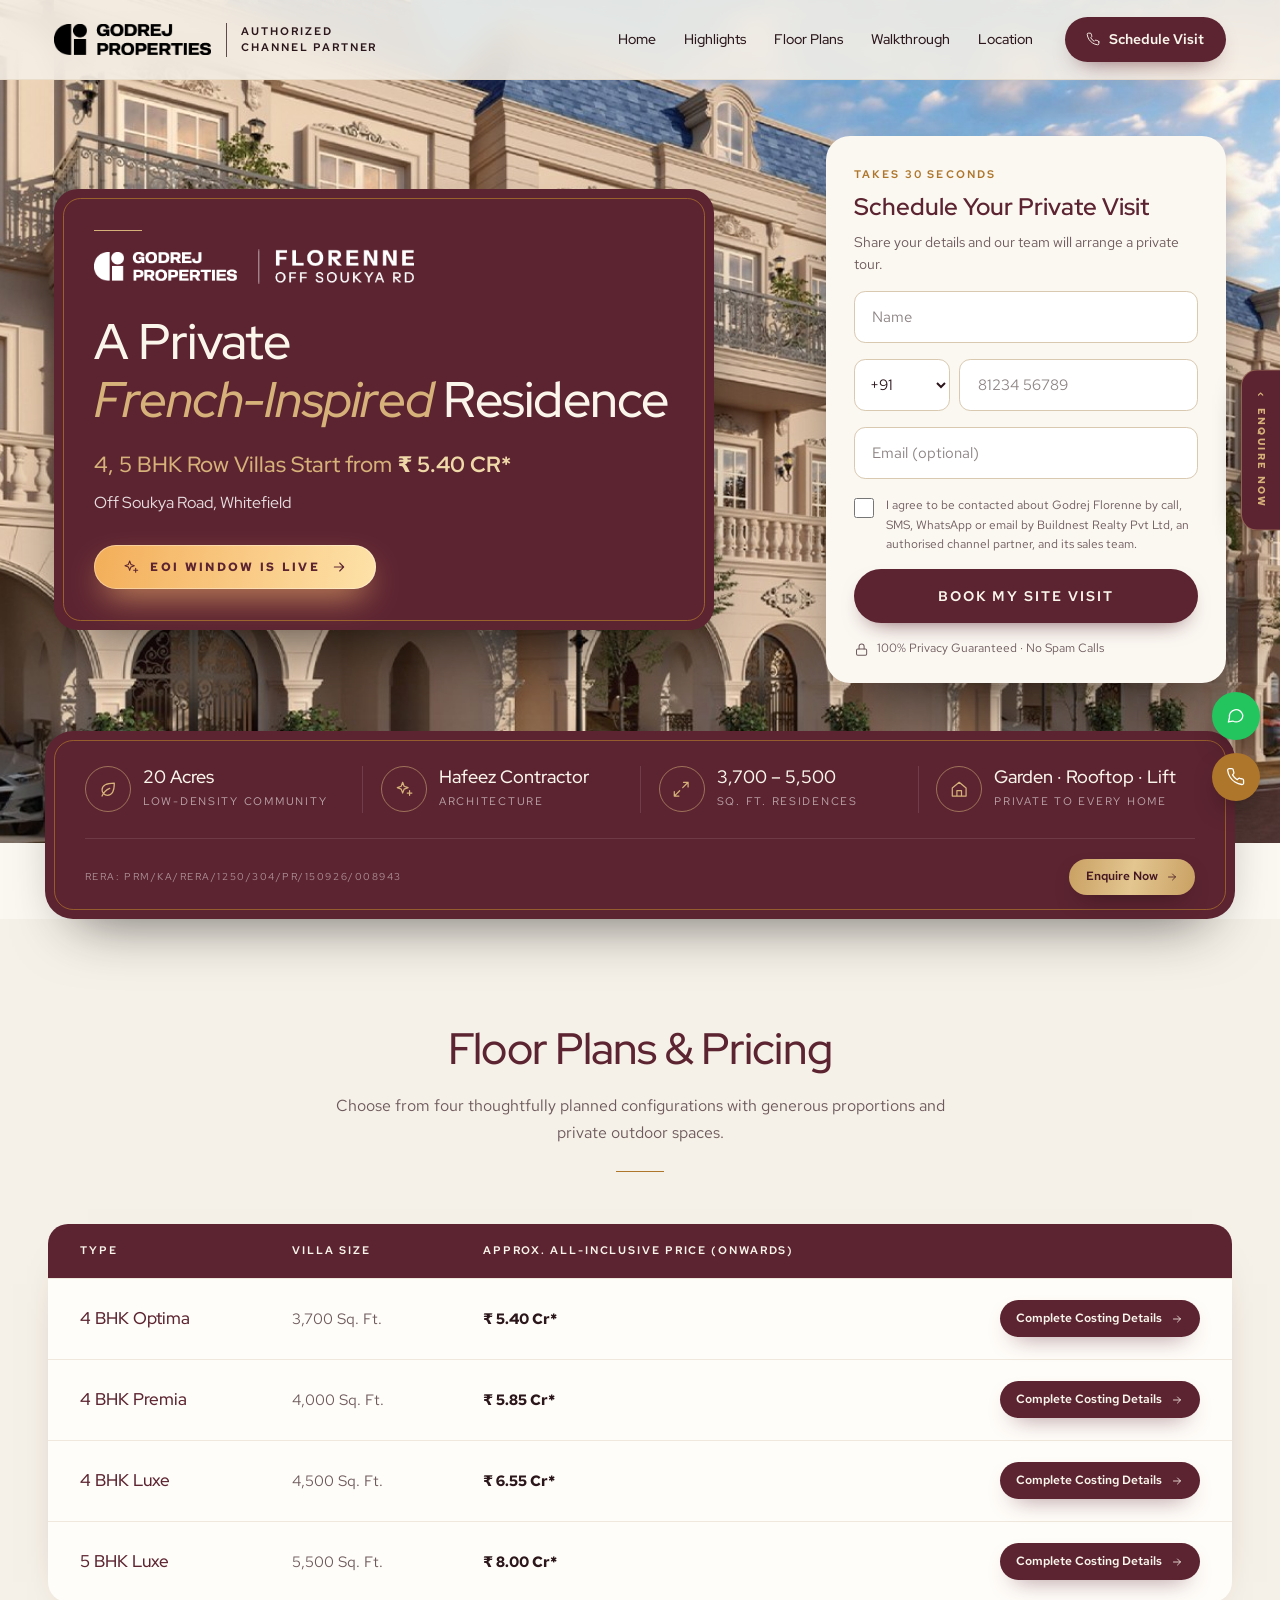
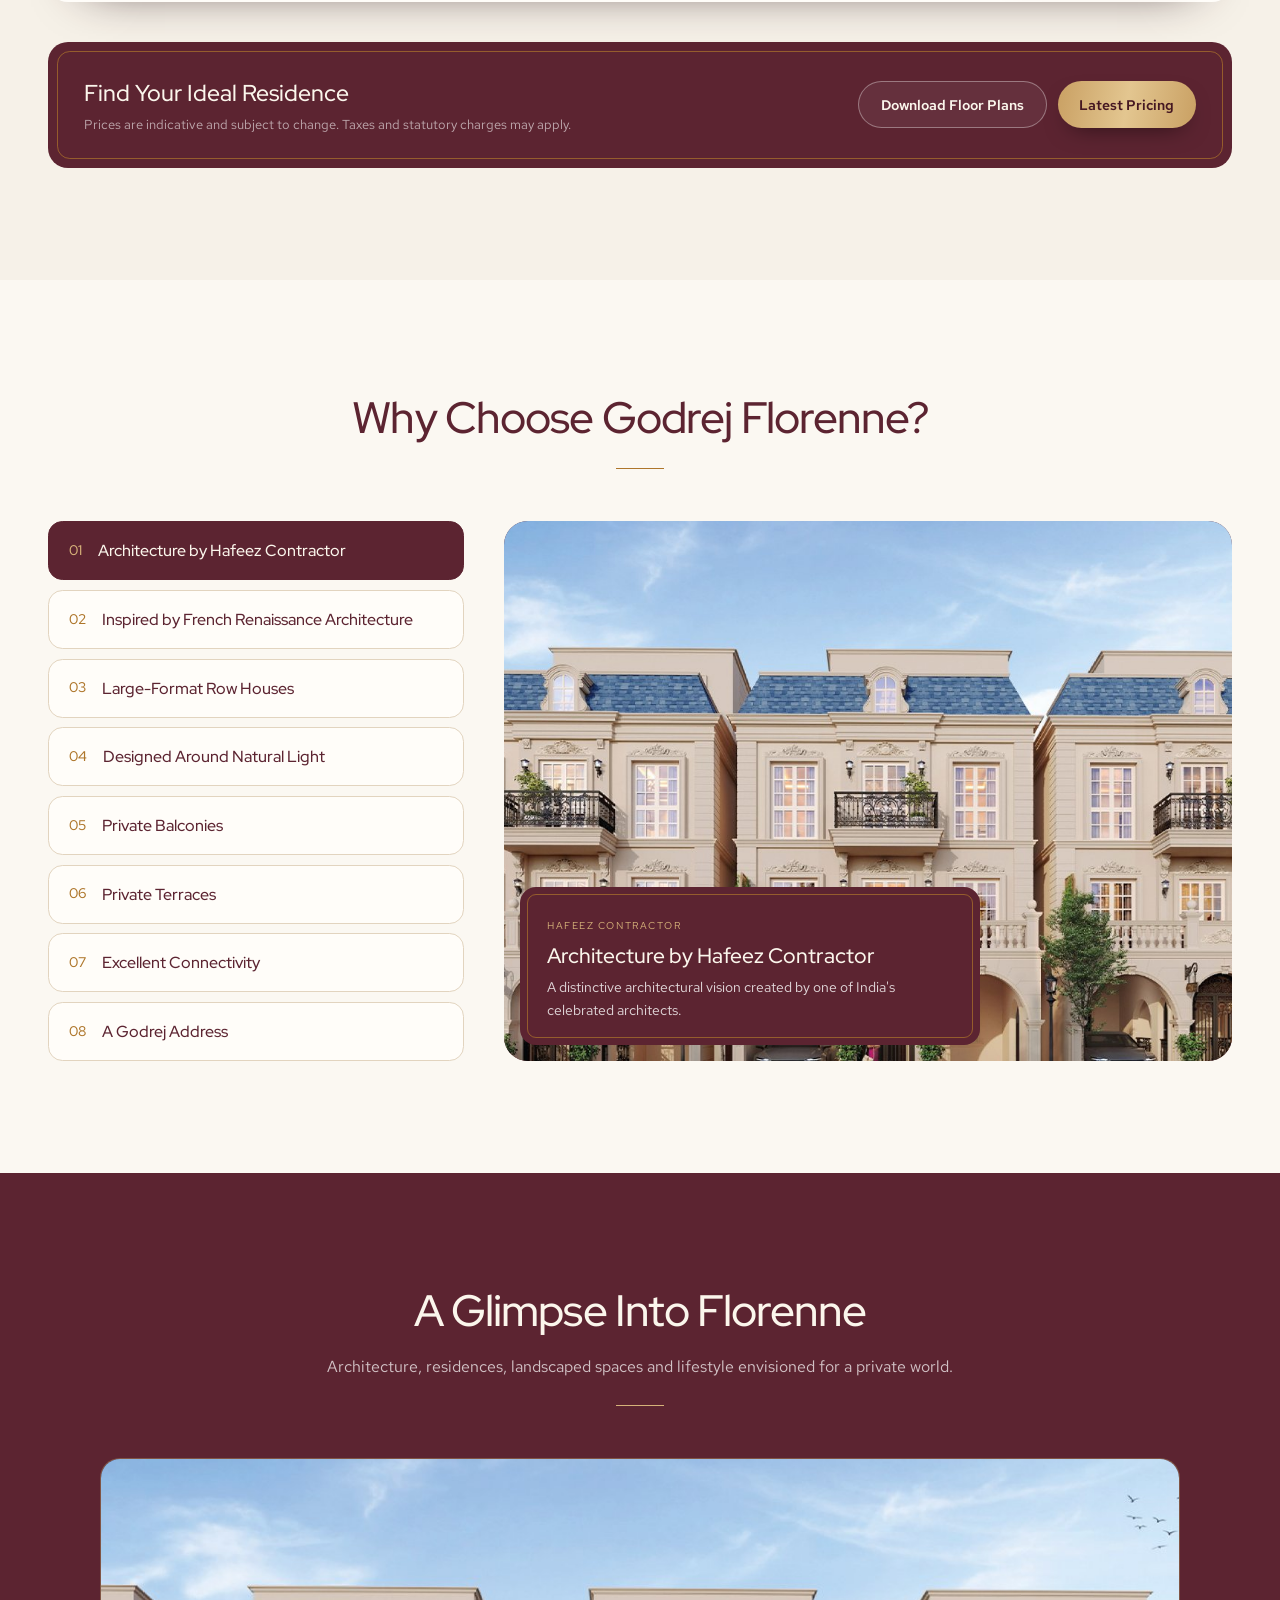
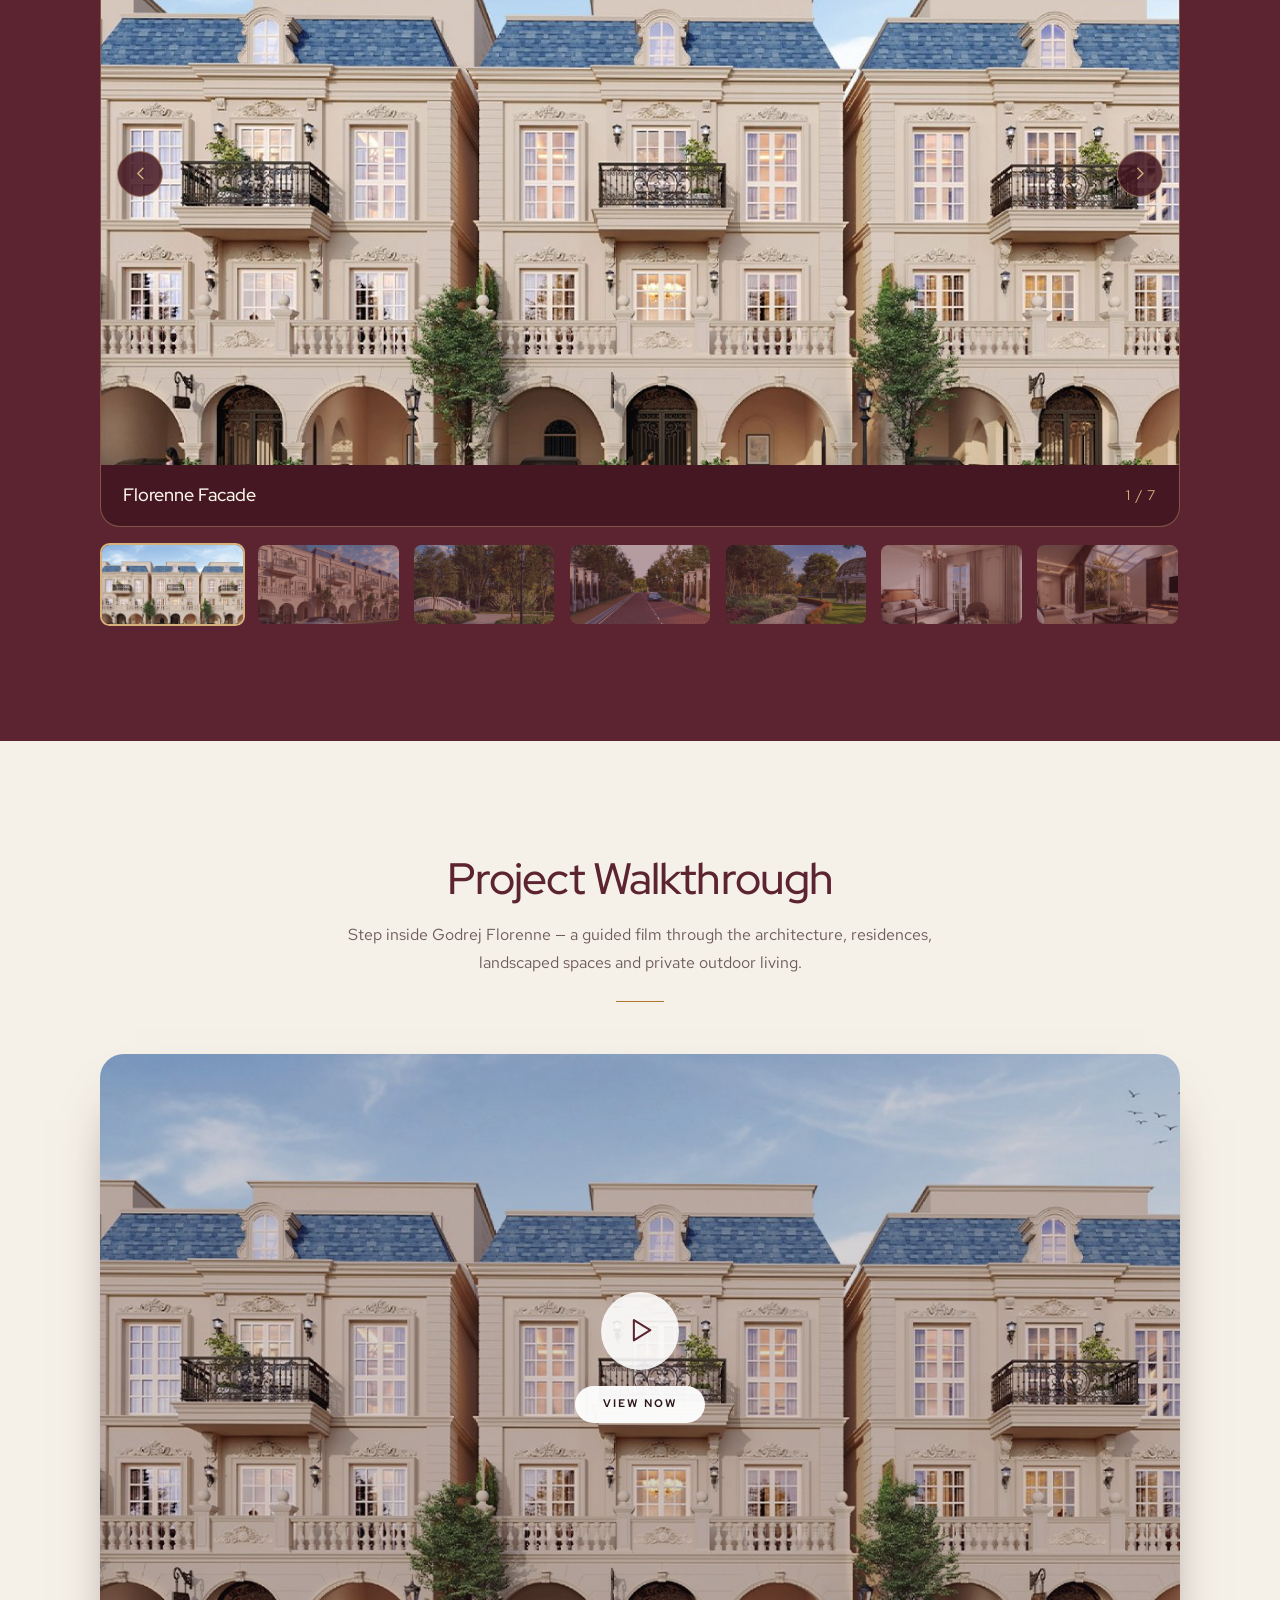
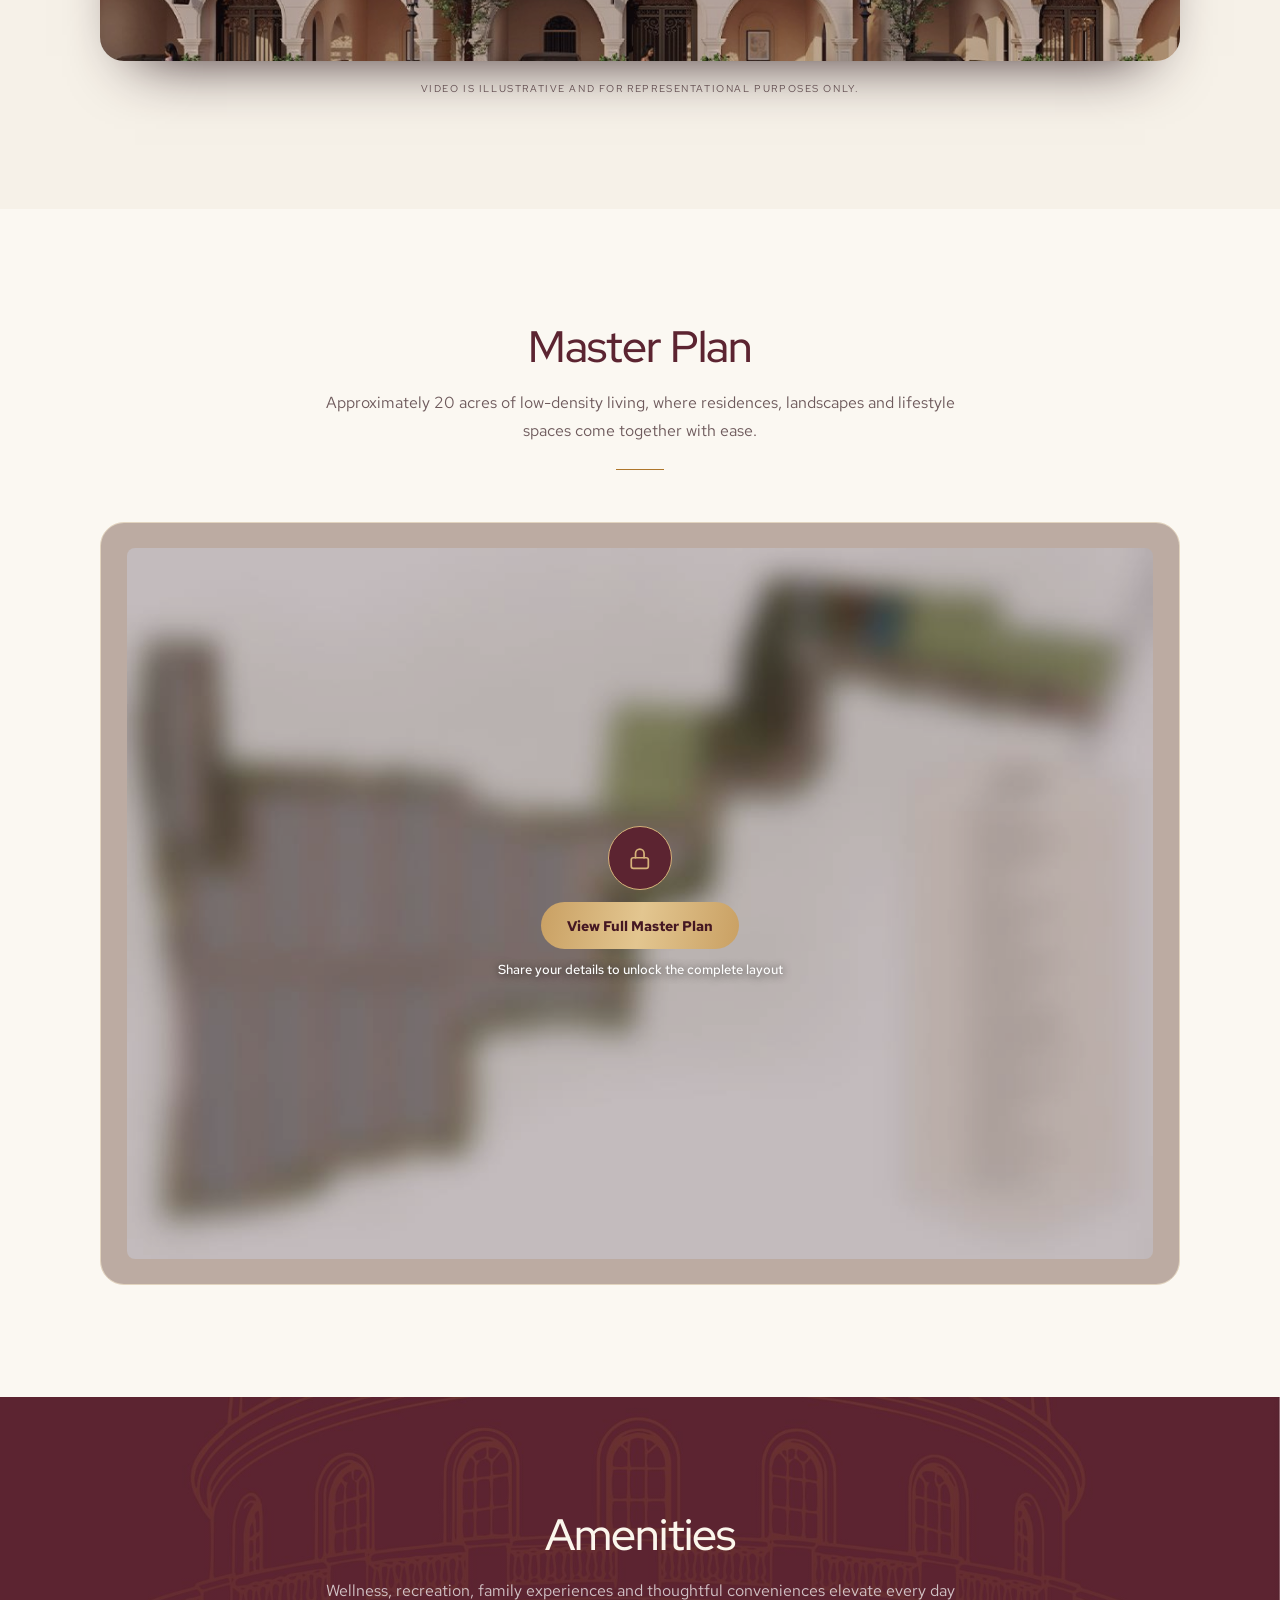
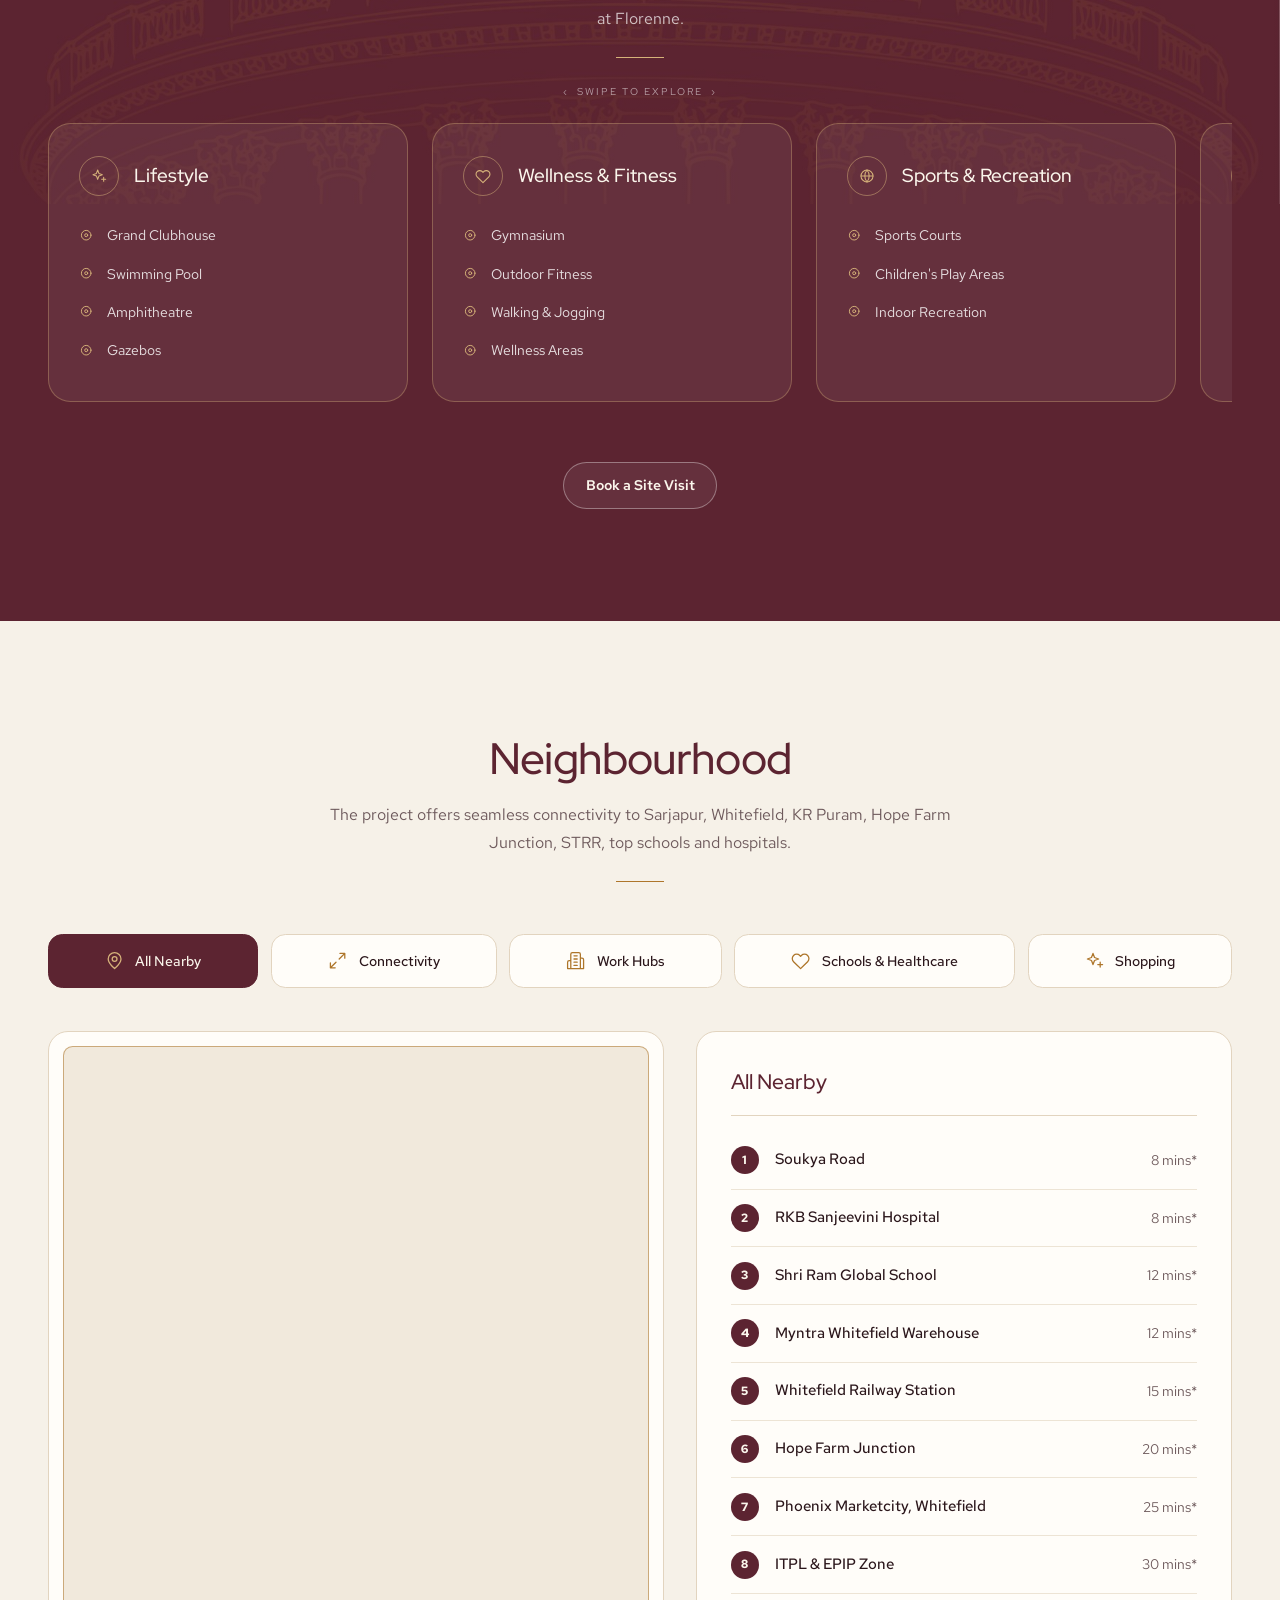
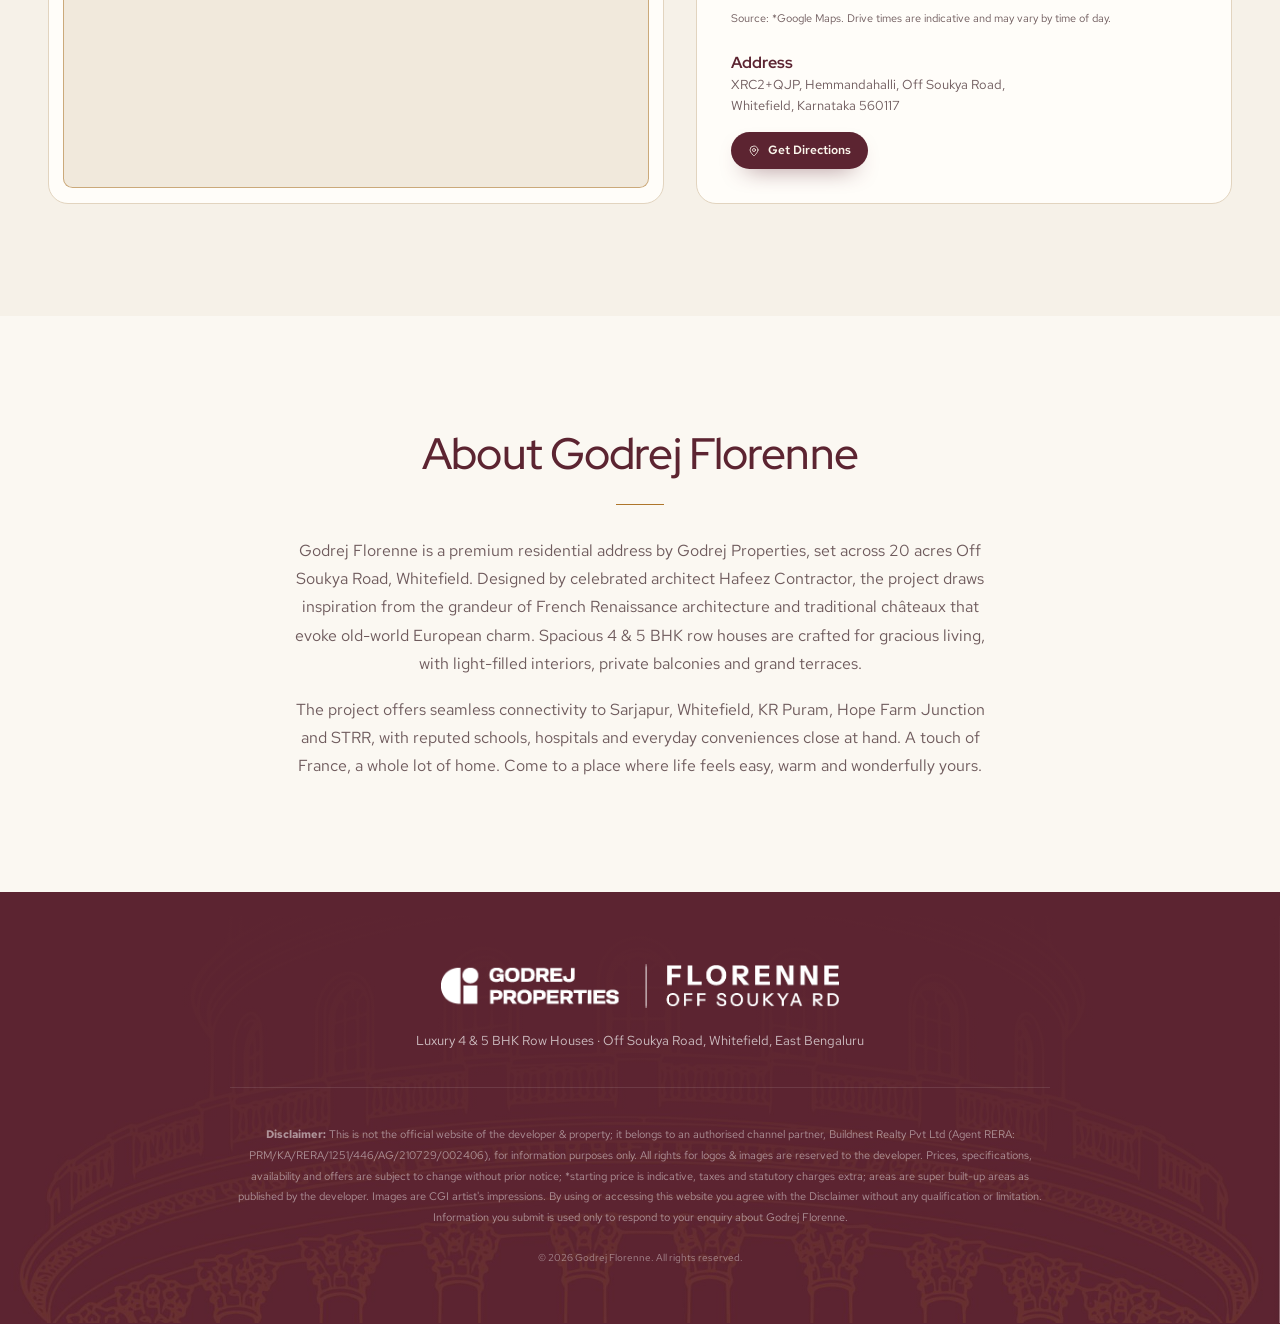
==== commit 04251735: "Add Godrej Florenne site pages and Vercel config" ====
--- a/index.html
+++ b/index.html
@@ -545,7 +545,7 @@
         <img class="logo" data-a="2c871532-6d13-4252-b7c2-027a3586d42d/godrej-florenne-logo.png" alt="Godrej Properties Florenne, Off Soukya Road">
         <h1>Godrej Florenne</h1>
         <p class="hero-title">A Private<br><em>French-Inspired</em> Residence</p>
-        <p class="hero-price">4, 5 BHK Row Villas Start from <b>₹ 4.85 CR*</b></p>
+        <p class="hero-price">4, 5 BHK Row Villas Start from <b>₹ 5.40 CR*</b></p>
         <p class="hero-sub">Off Soukya Road, Whitefield</p>
         <button type="button" class="eoi" data-enquire="EOI Window Is Live"><svg class="ic"><use href="#i-spark"/></svg>EOI Window Is Live<svg class="ic"><use href="#i-arrow"/></svg></button>
       </div>
@@ -573,7 +573,7 @@
       <div class="hl-grid">
         <div class="hl"><div class="circ"><svg class="ic"><use href="#i-leaf"/></svg></div><div><b>20 Acres</b><span>Low-density community</span></div></div>
         <div class="hl"><div class="circ"><svg class="ic"><use href="#i-spark"/></svg></div><div><b>Hafeez Contractor</b><span>Architecture</span></div></div>
-        <div class="hl"><div class="circ"><svg class="ic"><use href="#i-expand"/></svg></div><div><b>3,725 – 5,524</b><span>Sq. Ft. Residences</span></div></div>
+        <div class="hl"><div class="circ"><svg class="ic"><use href="#i-expand"/></svg></div><div><b>3,700 – 5,500</b><span>Sq. Ft. Residences</span></div></div>
         <div class="hl"><div class="circ"><svg class="ic"><use href="#i-home"/></svg></div><div><b>Garden · Rooftop · Lift</b><span>Private to every home</span></div></div>
       </div>
       <div class="hl-foot">
@@ -587,7 +587,7 @@
     <div class="wrap">
       <div class="head"><h2>Floor Plans &amp; Pricing</h2><p>Choose from four thoughtfully planned configurations with generous proportions and private outdoor spaces.</p></div>
       <table class="ptable" aria-label="Godrej Florenne area and pricing">
-        <thead><tr><th>Type</th><th>Area</th><th>Price (Onwards)</th><th><span style="position:absolute;clip:rect(0 0 0 0)">Floor plan</span></th></tr></thead>
+        <thead><tr><th>Type</th><th>Villa Size</th><th>Approx. All-Inclusive Price (Onwards)</th><th><span style="position:absolute;clip:rect(0 0 0 0)">Floor plan</span></th></tr></thead>
         <tbody id="prow"></tbody>
       </table>
       <div class="pcards" id="pcards"></div>
@@ -625,7 +625,7 @@
     <div class="wrap">
       <div class="head"><h2>Project Walkthrough</h2><p>Step inside Godrej Florenne — a guided film through the architecture, residences, landscaped spaces and private outdoor living.</p></div>
       <button class="video" data-enquire="Project Walkthrough" aria-label="Open enquiry form for project walkthrough">
-        <img data-a="1b6d936c-f80a-46b7-a613-f851c0048c61/florenne-facade.png" alt="Godrej Florenne project walkthrough" loading="lazy">
+        <img src="assets/gal-facade.jpg" alt="Godrej Florenne project walkthrough" loading="lazy">
         <span class="play"><i><svg class="ic"><use href="#i-play"/></svg></i><span>View Now</span></span>
       </button>
       <p class="note">Video is illustrative and for representational purposes only.</p>
@@ -737,7 +737,7 @@
 const ic=n=>`<svg class="ic"><use href="#i-${n}"/></svg>`;
 
 /* ---------- Content data (edit here) ---------- */
-const PLANS=[["4 Bed Optima","3,725 Sq. Ft.","₹ 4.85 Cr*"],["4 Bed Premia","4,060 Sq. Ft.","₹ 5.10 Cr*"],["4 Bed Luxe","4,515 Sq. Ft.","₹ 5.69 Cr*"],["5 Bed Luxe","5,524 Sq. Ft.","₹ 6.77 Cr*"]];
+const PLANS=[["4 BHK Optima","3,700 Sq. Ft.","₹ 5.40 Cr*"],["4 BHK Premia","4,000 Sq. Ft.","₹ 5.85 Cr*"],["4 BHK Luxe","4,500 Sq. Ft.","₹ 6.55 Cr*"],["5 BHK Luxe","5,500 Sq. Ft.","₹ 8.00 Cr*"]];
 const AMENITIES=[
  ["Lifestyle","spark",["Grand Clubhouse","Swimming Pool","Amphitheatre","Gazebos"]],
  ["Wellness & Fitness","heart",["Gymnasium","Outdoor Fitness","Walking & Jogging","Wellness Areas"]],
@@ -755,7 +755,7 @@
 /* ---------- Render ---------- */
 const costBtn=n=>`<button class="btn btn-primary btn-sm" data-enquire="Complete Costing Details" data-interest="${n}">Complete Costing Details${ic('arrow')}</button>`;
 $('#prow').innerHTML=PLANS.map(p=>`<tr><td>${p[0]}</td><td>${p[1]}</td><td>${p[2]}</td><td>${costBtn(p[0])}</td></tr>`).join('');
-$('#pcards').innerHTML=PLANS.map(p=>`<article><h3>${p[0]}</h3><dl><dt>Area</dt><dd>${p[1]}</dd><dt>Price (Onwards)</dt><dd>${p[2]}</dd></dl>${costBtn(p[0])}</article>`).join('');
+$('#pcards').innerHTML=PLANS.map(p=>`<article><h3>${p[0]}</h3><dl><dt>Villa Size</dt><dd>${p[1]}</dd><dt>Approx. All-Incl. Price</dt><dd>${p[2]}</dd></dl>${costBtn(p[0])}</article>`).join('');
 $('#amrail').innerHTML=AMENITIES.map(a=>`<article class="am"><h3><i>${ic(a[1])}</i>${a[0].replace('&','&amp;')}</h3><ul>${a[2].map(x=>`<li>${ic('dot')}${x}</li>`).join('')}</ul></article>`).join('');
 let gi=0;
 function showShot(i){
@@ -840,6 +840,18 @@
   }
   return false;
 }
+const JUNK_MAIL=new Set(['mailinator.com','yopmail.com','tempmail.com','temp-mail.org','guerrillamail.com','10minutemail.com','trashmail.com','sharklasers.com','getnada.com','maildrop.cc','dispostable.com','fakeinbox.com','throwawaymail.com','example.com','test.com','email.com','abc.com','xyz.com','asdf.com','gmail.co','gmial.com','gmai.com','gamil.com','gnail.com','yahooo.com','yaho.com','hotmial.com']);
+function junkEmail(e){
+  const m=e.trim().toLowerCase().match(/^([a-z0-9._%+-]+)@([a-z0-9-]+(?:\.[a-z0-9-]+)*\.[a-z]{2,})$/);
+  if(!m) return true;
+  const user=m[1].replace(/[._+-]/g,'');
+  if(JUNK_MAIL.has(m[2])) return true;
+  if(user.length<2||new Set(user).size<2) return true;
+  if(JUNK_NAMES.has(user)||/^(test|asdf|qwerty|abc|xyz|demo|fake|dummy|noreply|none|na)\d*$/.test(user)) return true;
+  return false;
+}
+function sentBefore(phone){try{const t=JSON.parse(localStorage.getItem('florenne-sent')||'{}')[phone];return t&&Date.now()-t<864e5}catch(x){return false}}
+function markSent(phone){try{const o=JSON.parse(localStorage.getItem('florenne-sent')||'{}');o[phone]=Date.now();localStorage.setItem('florenne-sent',JSON.stringify(o))}catch(x){}}
 $$('.lead-form').forEach(f=>{
   const ph=f.elements.phone, cc=f.elements.country_code;
   const lim=()=>cc.value==='+91'?10:14;
@@ -870,7 +882,7 @@
   if(!d.name||junkName(d.name)) return fail('Please enter your real full name (letters only).');
   if(cc==='+91'?!/^[6-9]\d{9}$/.test(local):!/^\d{6,14}$/.test(local)) return fail(cc==='+91'?'Please enter a valid 10-digit mobile number.':'Please enter a valid mobile number.');
   if(junkPhone(local)) return fail('This number doesn\'t look right. Please enter the mobile number we can reach you on.');
-  if(d.email&&!/^\S+@\S+\.\S+$/.test(d.email)) return fail('Please enter a valid email address.');
+  if(d.email&&junkEmail(d.email)) return fail('Please enter a valid email address, or leave it blank.');
   if(f.elements.configuration&&!d.configuration) return fail('Please choose a preferred configuration.');
   if(!d.consent) return fail('Please tick the box to agree to be contacted.');
   err.style.display='none';
@@ -881,7 +893,12 @@
     source:walk?'Walkthrough - View Now':'Enquiry Popup',page_url:location.href,submitted_at:new Date().toISOString(),
     cta,interest,country_code:cc,consent:'yes'});
   ['utm_source','utm_medium','utm_campaign','utm_term','utm_content','gclid','fbclid'].forEach(k=>{if(q.get(k))body.set(k,q.get(k))});
+  if(sentBefore(phone)){                                // same number already submitted from this browser today: don't create a duplicate lead
+    try{sessionStorage.setItem('florenne-watch-video',walk?'1':'0');sessionStorage.setItem('florenne-lead','1')}catch(x){}
+    return location.assign(location.protocol==='file:'?'thank-you.html':'/thank-you');
+  }
   const btn=$('[type=submit]',f);btn.disabled=true;btn.style.opacity=.6;
+  markSent(phone);
   try{
     (navigator.sendBeacon&&navigator.sendBeacon(SITE.webhookUrl,body))||await fetch(SITE.webhookUrl,{method:'POST',mode:'no-cors',keepalive:true,
       headers:{'Content-Type':'application/x-www-form-urlencoded;charset=UTF-8'},body:body.toString()});
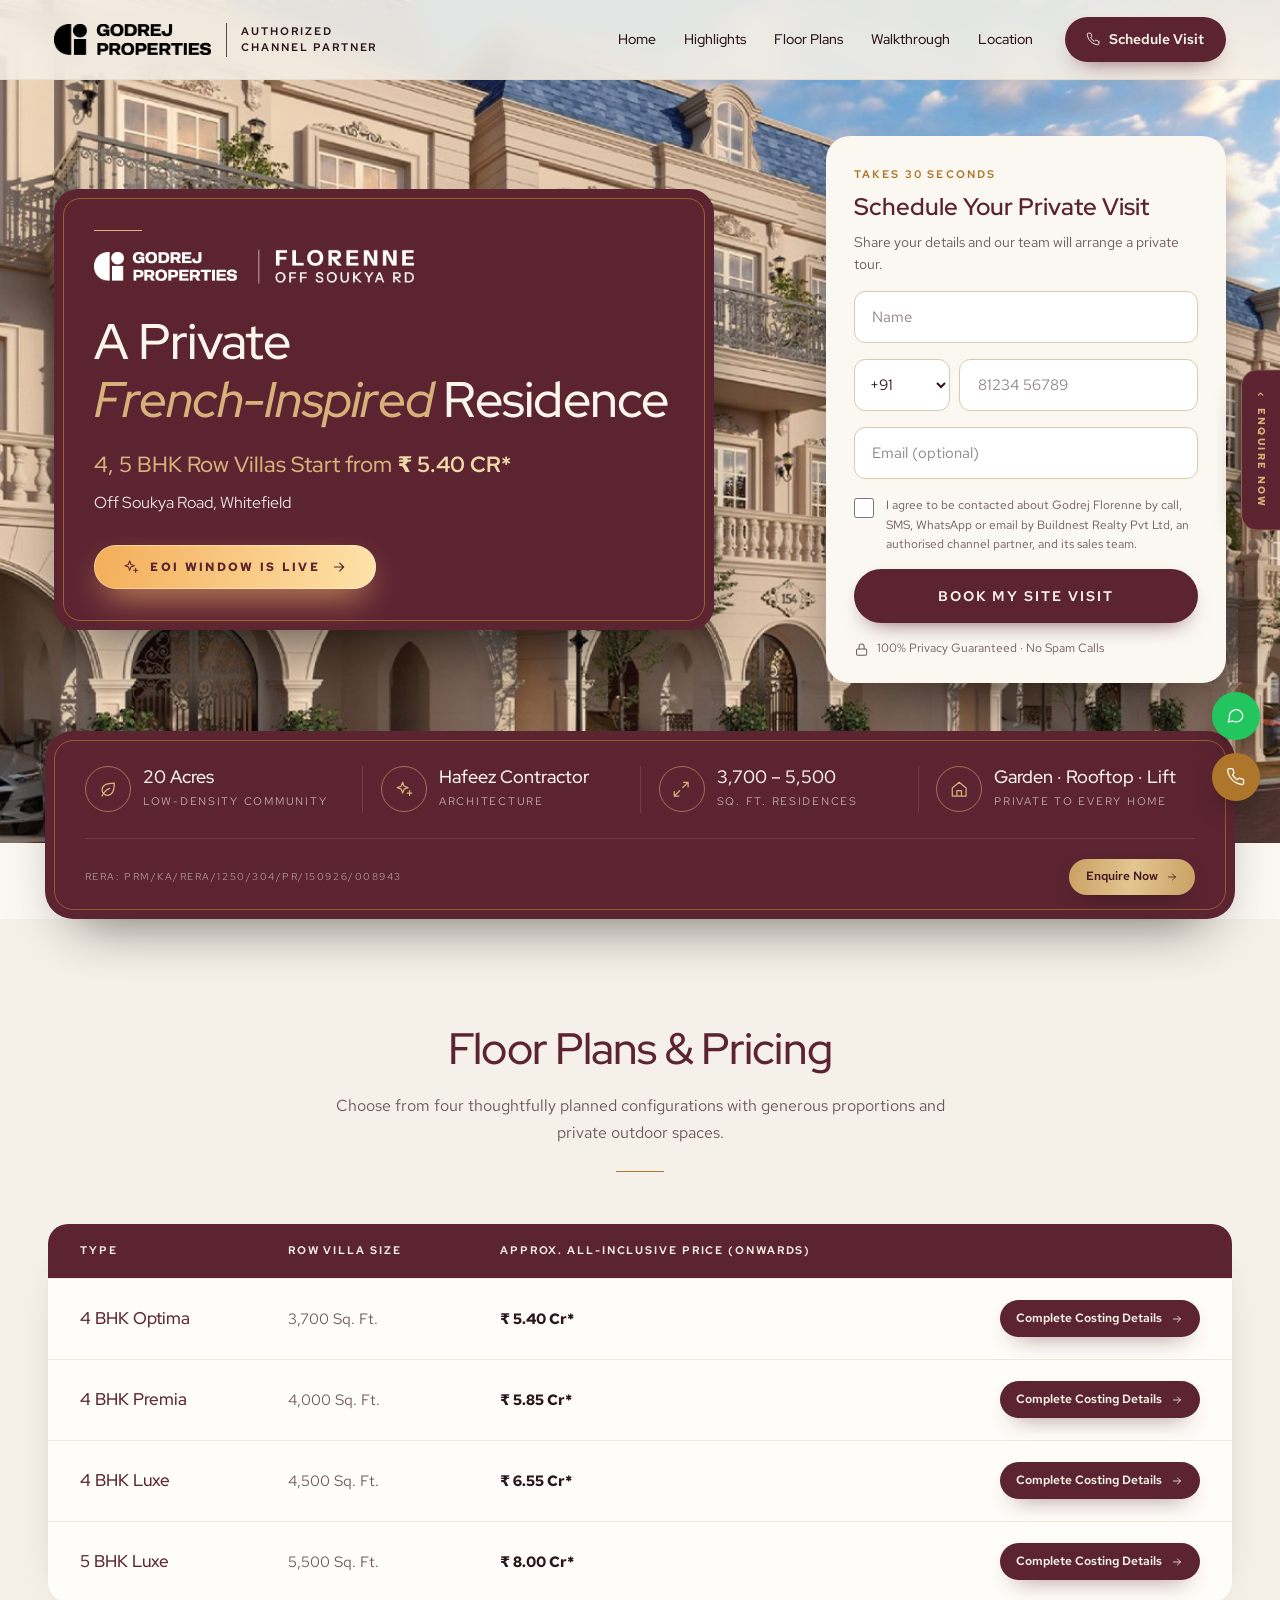
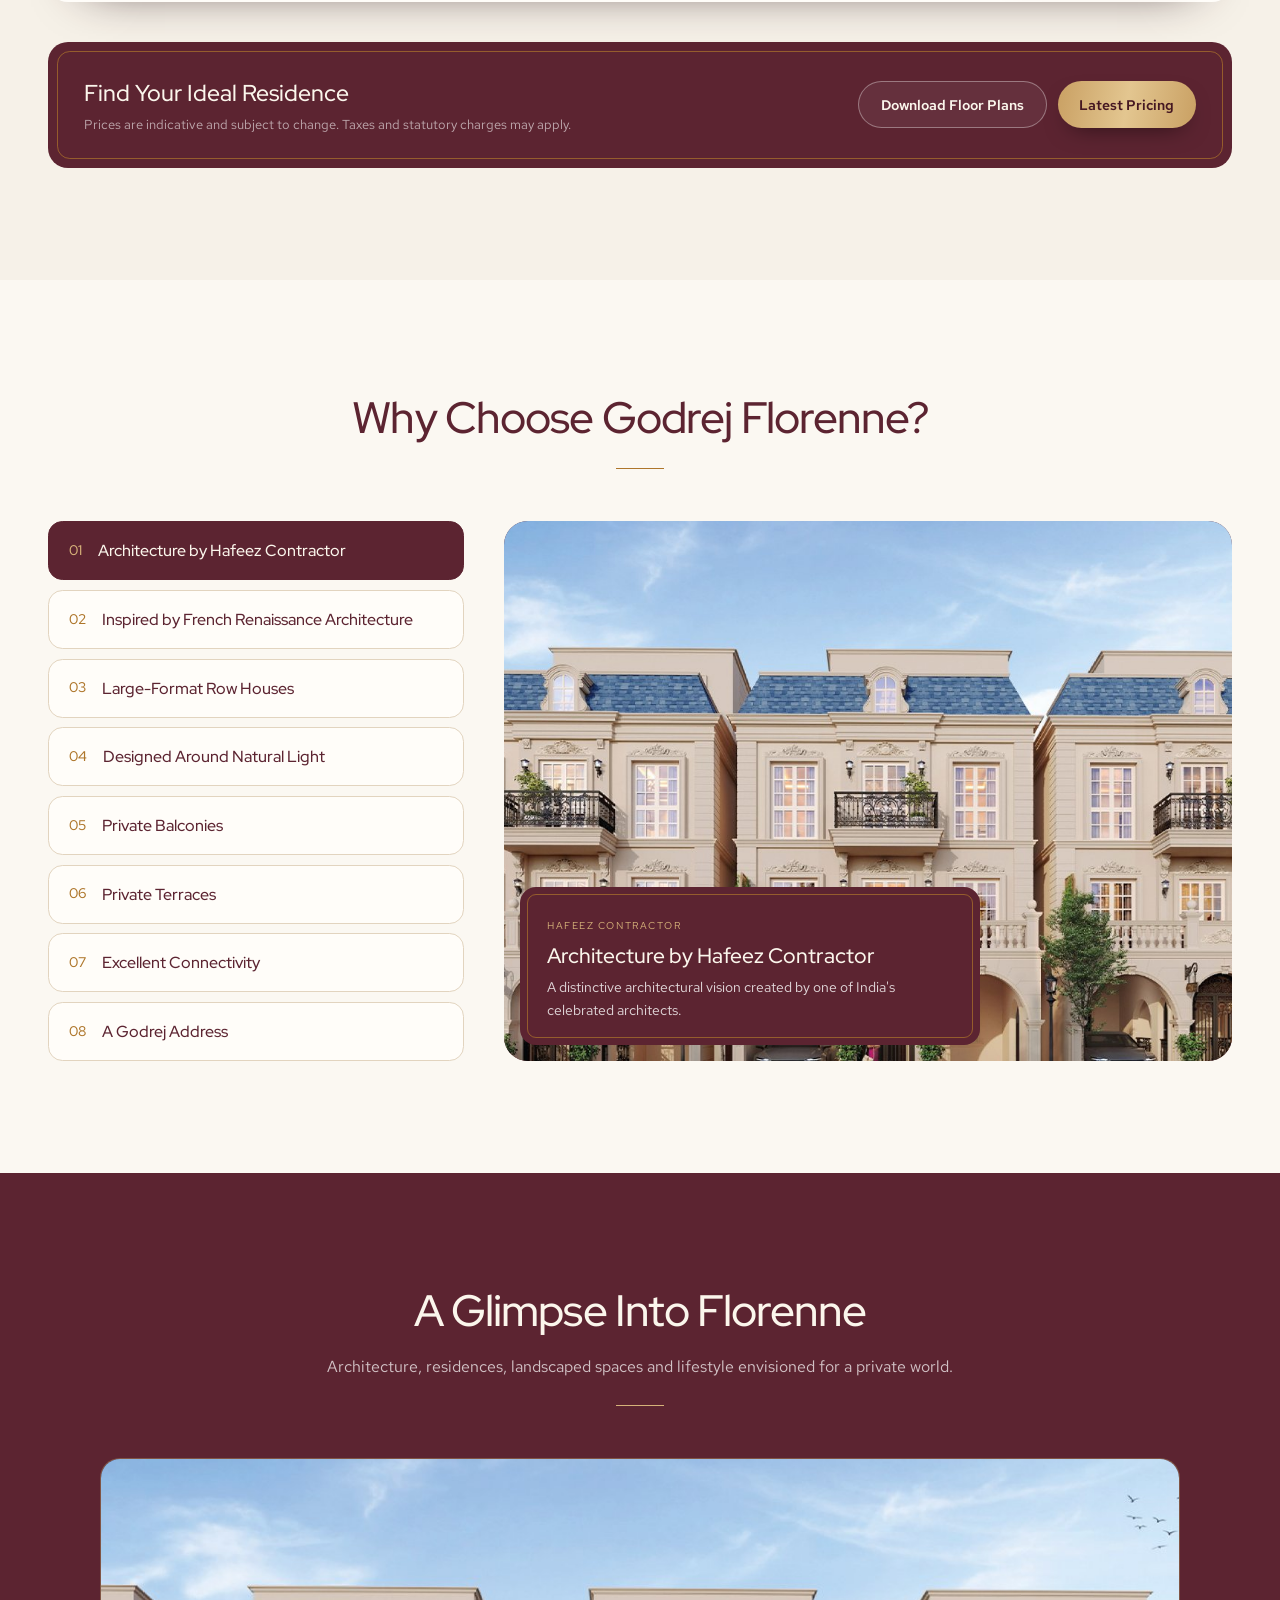
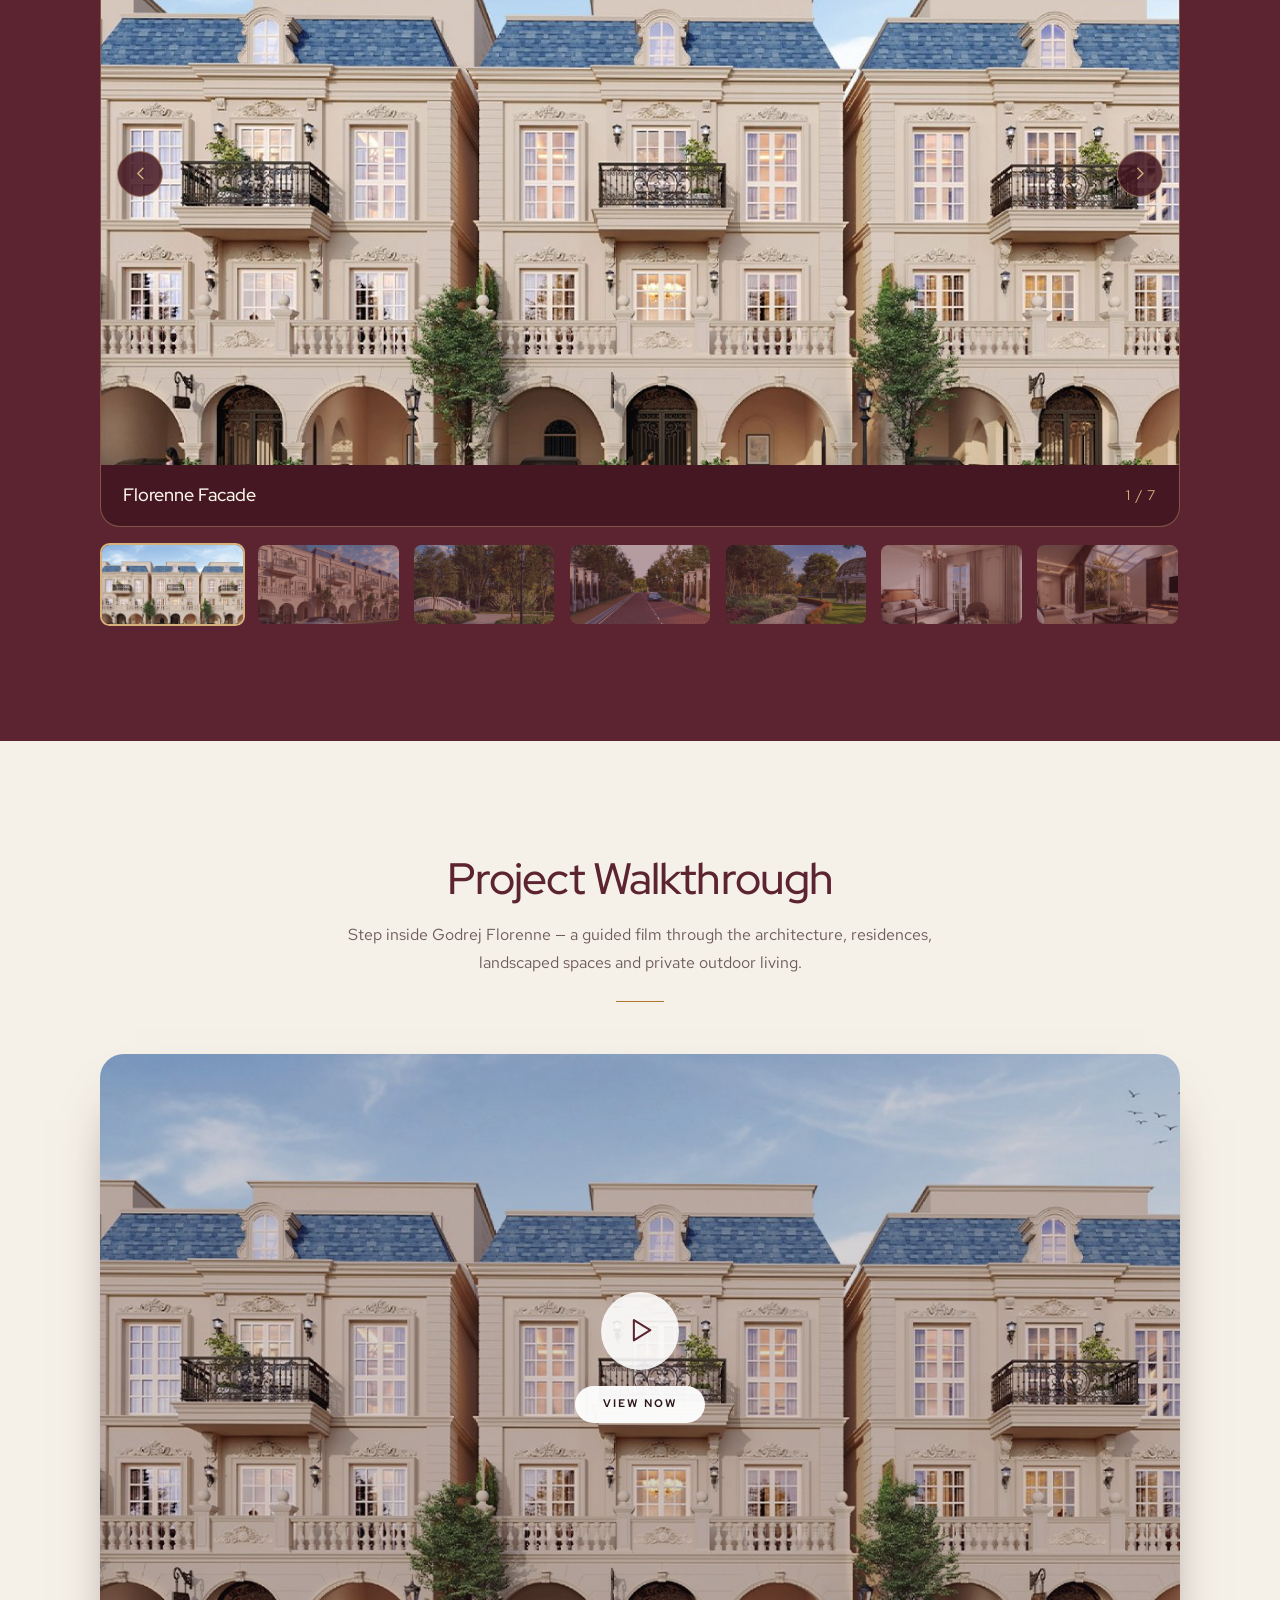
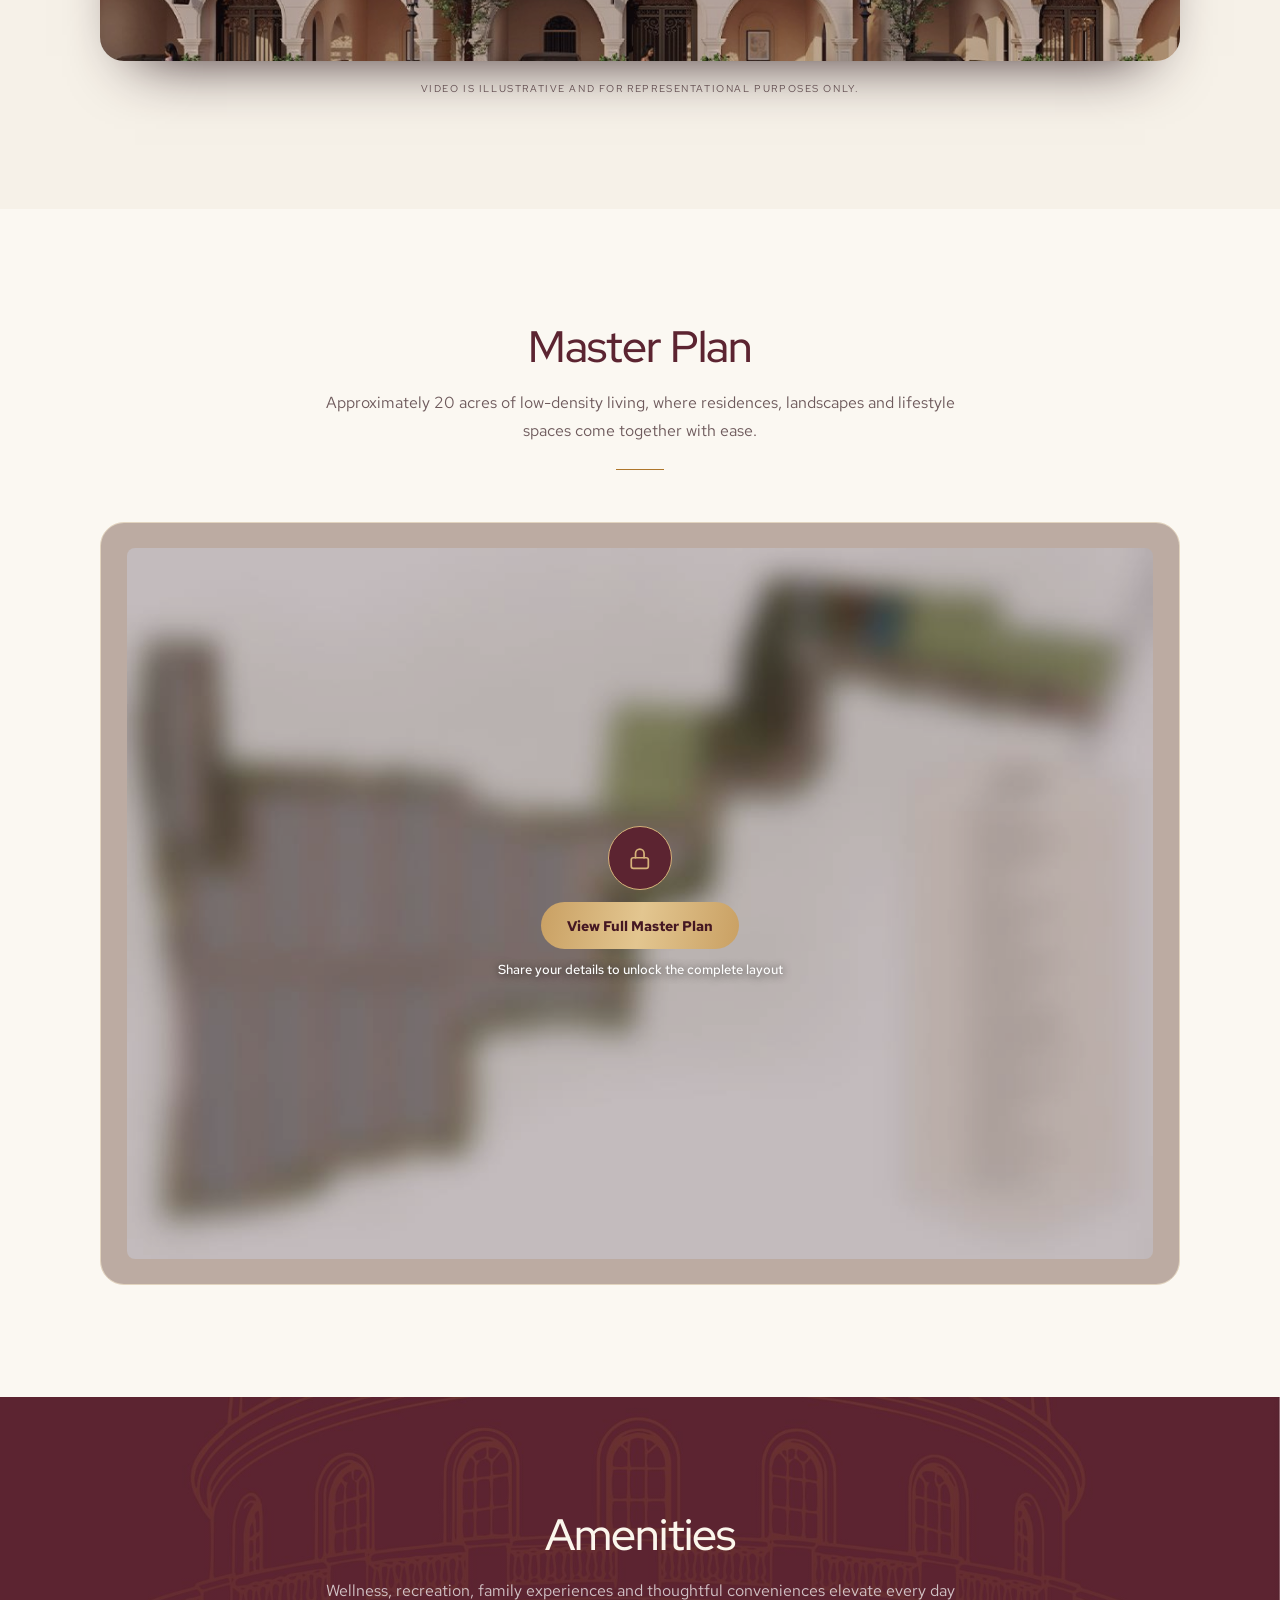
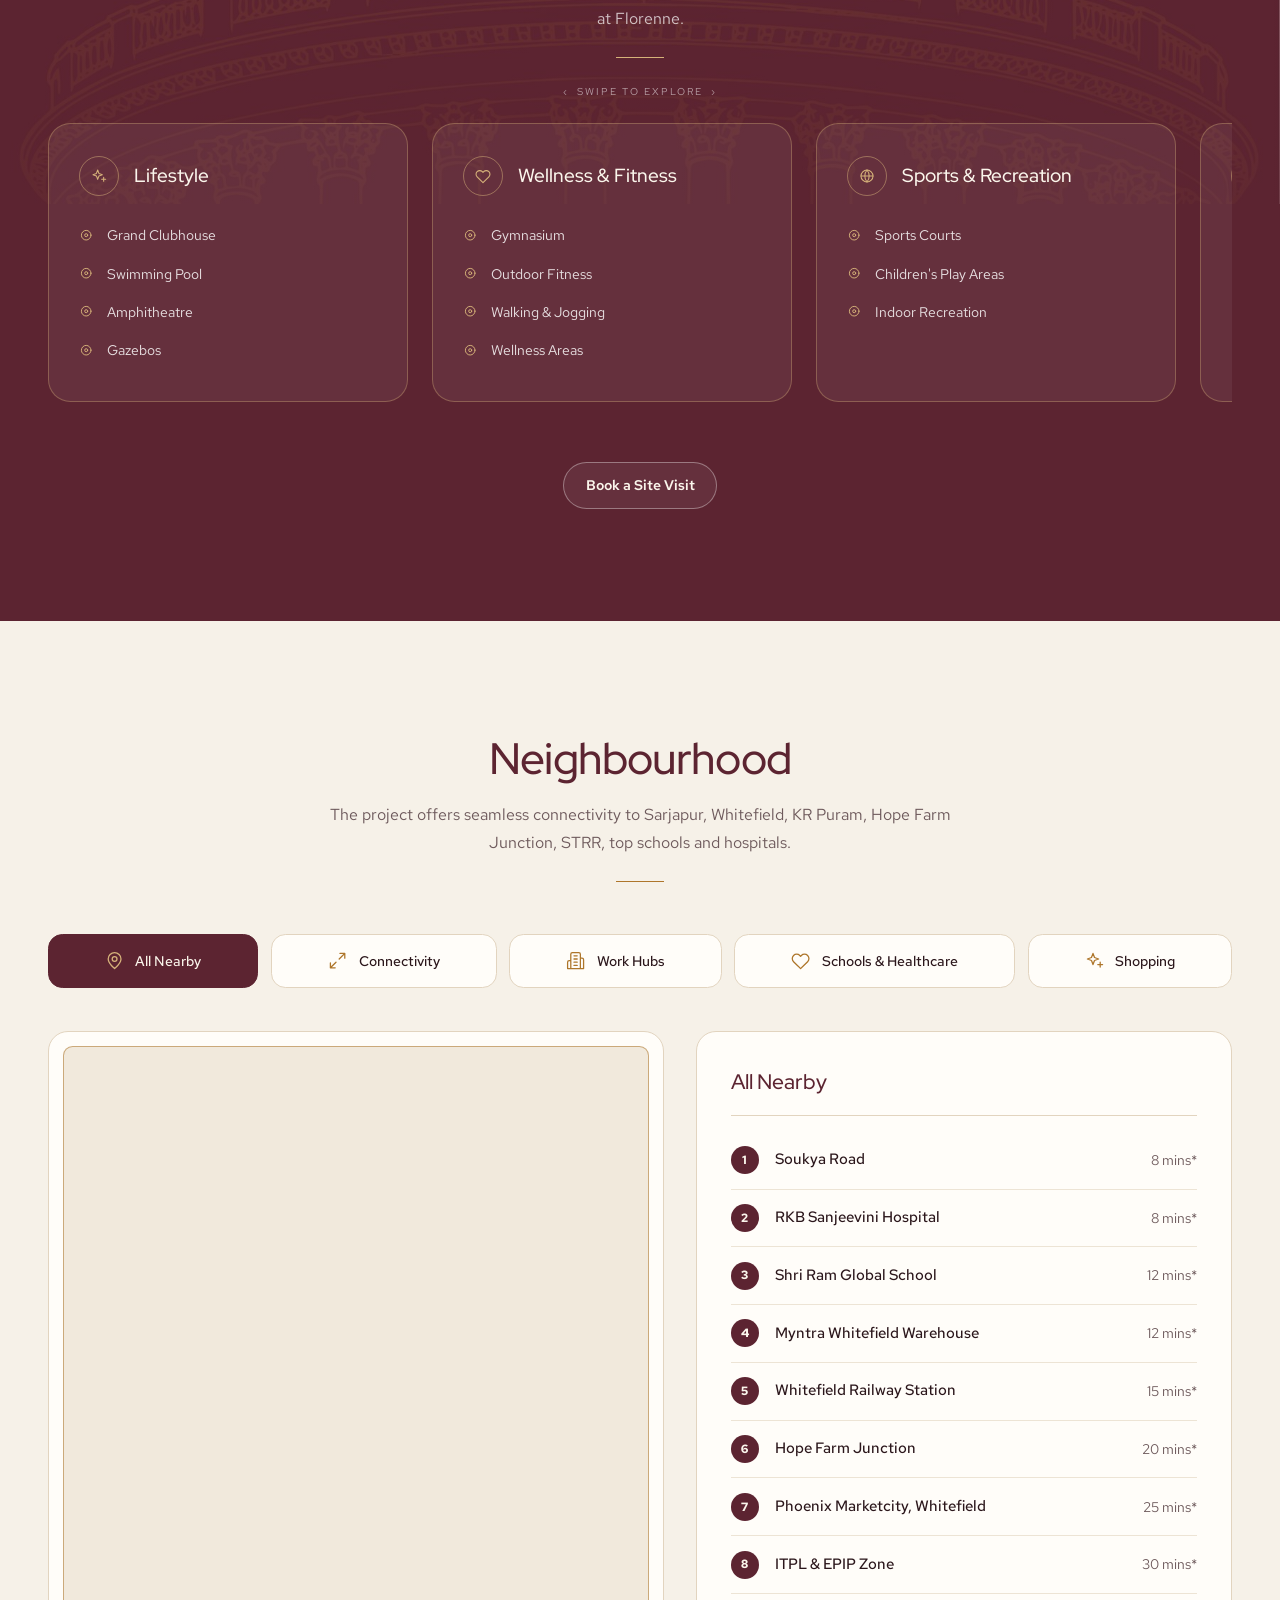
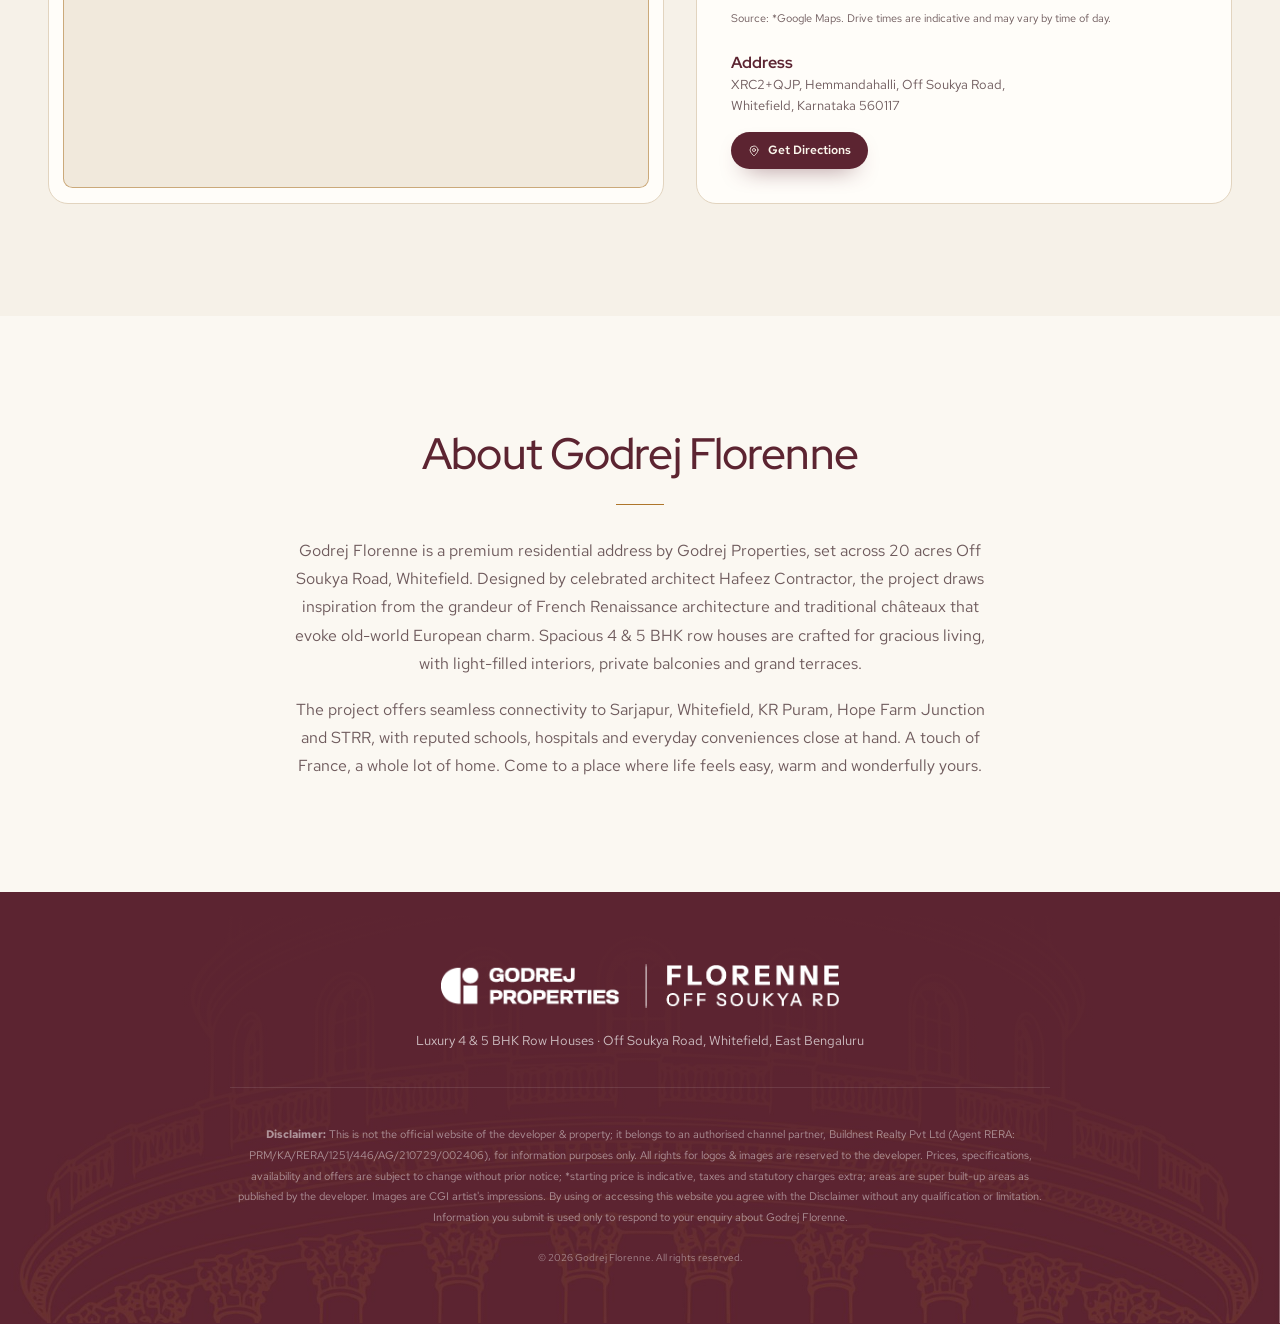
==== commit f16048a1: "Use "Row Villa" wording" ====
--- a/index.html
+++ b/index.html
@@ -587,7 +587,7 @@
     <div class="wrap">
       <div class="head"><h2>Floor Plans &amp; Pricing</h2><p>Choose from four thoughtfully planned configurations with generous proportions and private outdoor spaces.</p></div>
       <table class="ptable" aria-label="Godrej Florenne area and pricing">
-        <thead><tr><th>Type</th><th>Villa Size</th><th>Approx. All-Inclusive Price (Onwards)</th><th><span style="position:absolute;clip:rect(0 0 0 0)">Floor plan</span></th></tr></thead>
+        <thead><tr><th>Type</th><th>Row Villa Size</th><th>Approx. All-Inclusive Price (Onwards)</th><th><span style="position:absolute;clip:rect(0 0 0 0)">Floor plan</span></th></tr></thead>
         <tbody id="prow"></tbody>
       </table>
       <div class="pcards" id="pcards"></div>
@@ -744,7 +744,7 @@
  ["Sports & Recreation","ball",["Sports Courts","Children's Play Areas","Indoor Recreation"]],
  ["Community & Nature","leaf",["Landscaped Gardens","Leisure Areas","Social Gathering Spaces","Pet-Friendly Spaces"]],
  ["Sustainability","sun",["Rainwater Harvesting","EV Charging","Landscaped Green Spaces"]]];
-const GALLERY=[["Florenne Facade","gal-facade.jpg"],["Villa Street View","gal-villa-street.jpg"],["Landscape Bridge","gal-bridge.jpg"],["Grand Driveway","gal-driveway.jpg"],
+const GALLERY=[["Florenne Facade","gal-facade.jpg"],["Row Villa Street View","gal-villa-street.jpg"],["Landscape Bridge","gal-bridge.jpg"],["Grand Driveway","gal-driveway.jpg"],
  ["Landscape Nature Trail","gal-nature-trail.jpg"],["Private Bedroom","gal-bedroom.jpg"],["Living Courtyard","gal-courtyard.jpg"]];
 const NEARBY=[
  ["Soukya Road","8","Connectivity"],["RKB Sanjeevini Hospital","8","Schools & Healthcare"],["Shri Ram Global School","12","Schools & Healthcare"],
@@ -755,7 +755,7 @@
 /* ---------- Render ---------- */
 const costBtn=n=>`<button class="btn btn-primary btn-sm" data-enquire="Complete Costing Details" data-interest="${n}">Complete Costing Details${ic('arrow')}</button>`;
 $('#prow').innerHTML=PLANS.map(p=>`<tr><td>${p[0]}</td><td>${p[1]}</td><td>${p[2]}</td><td>${costBtn(p[0])}</td></tr>`).join('');
-$('#pcards').innerHTML=PLANS.map(p=>`<article><h3>${p[0]}</h3><dl><dt>Villa Size</dt><dd>${p[1]}</dd><dt>Approx. All-Incl. Price</dt><dd>${p[2]}</dd></dl>${costBtn(p[0])}</article>`).join('');
+$('#pcards').innerHTML=PLANS.map(p=>`<article><h3>${p[0]}</h3><dl><dt>Row Villa Size</dt><dd>${p[1]}</dd><dt>Approx. All-Incl. Price</dt><dd>${p[2]}</dd></dl>${costBtn(p[0])}</article>`).join('');
 $('#amrail').innerHTML=AMENITIES.map(a=>`<article class="am"><h3><i>${ic(a[1])}</i>${a[0].replace('&','&amp;')}</h3><ul>${a[2].map(x=>`<li>${ic('dot')}${x}</li>`).join('')}</ul></article>`).join('');
 let gi=0;
 function showShot(i){
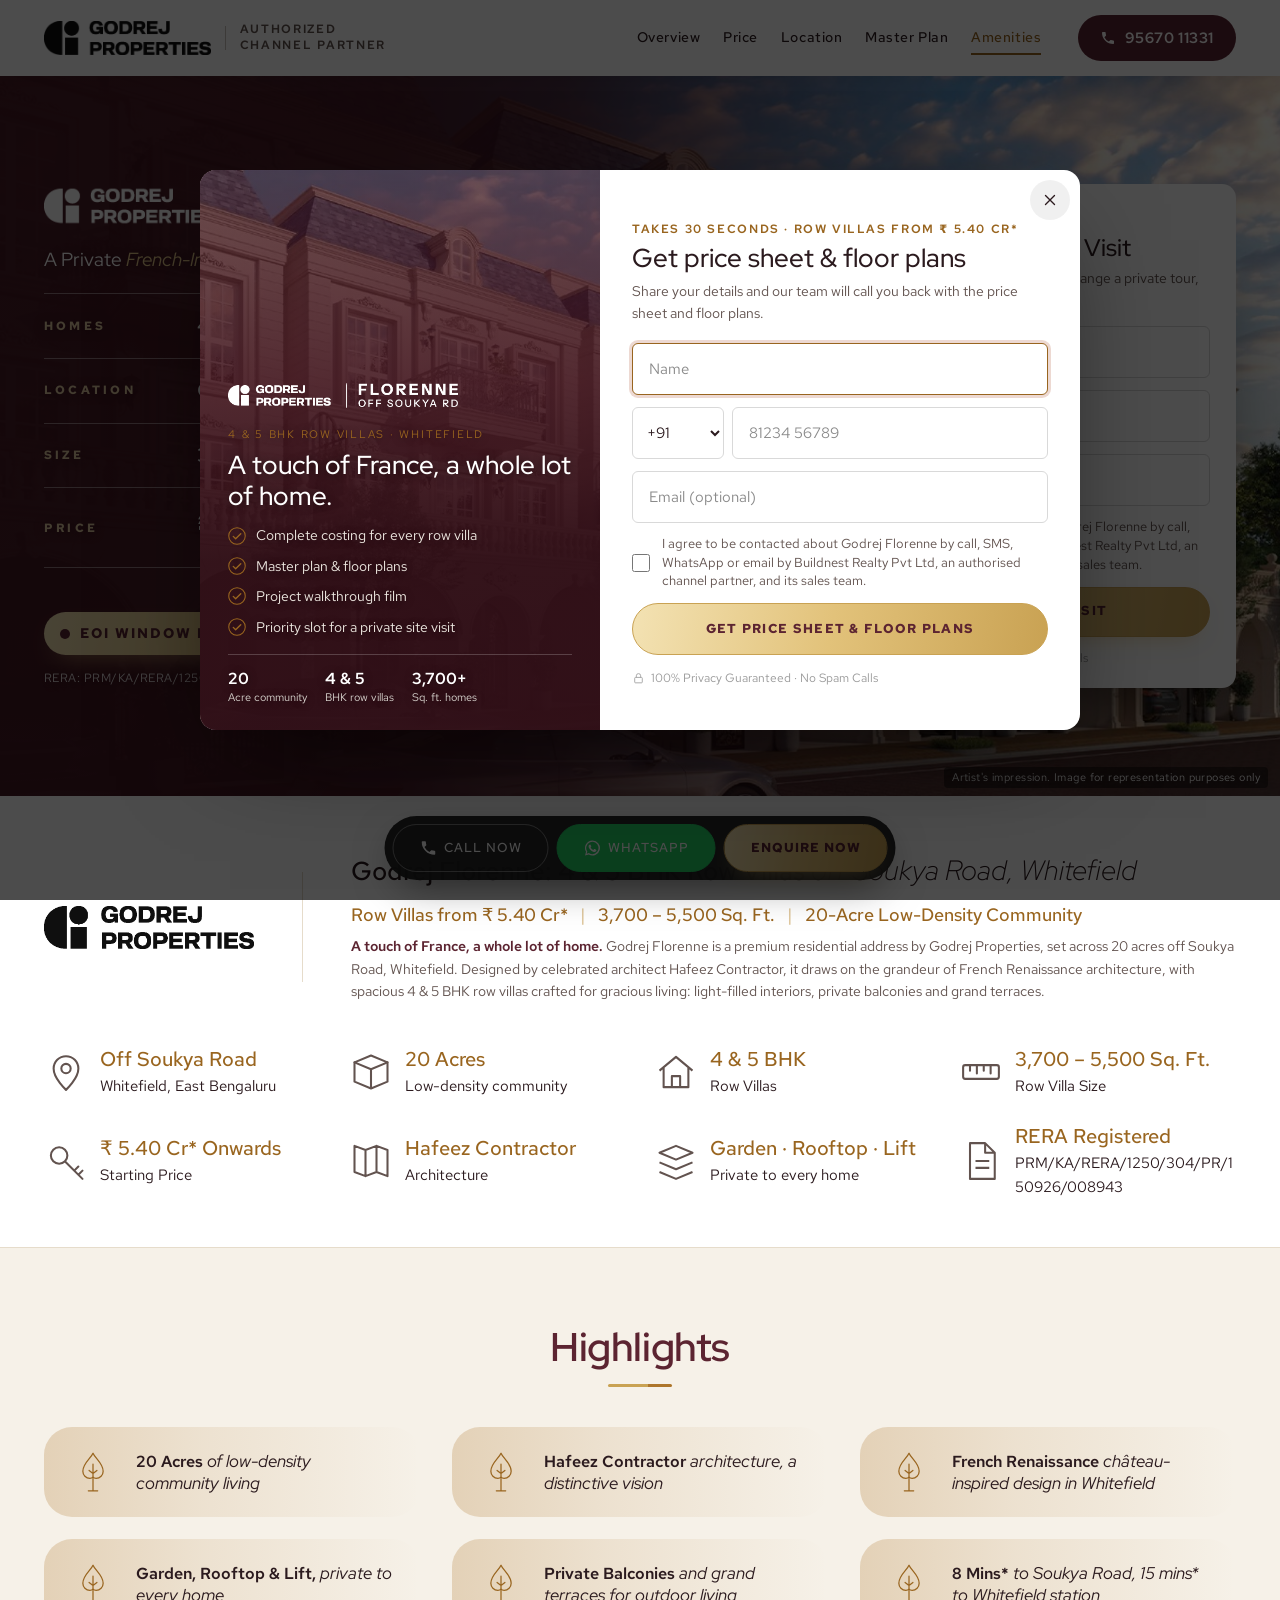
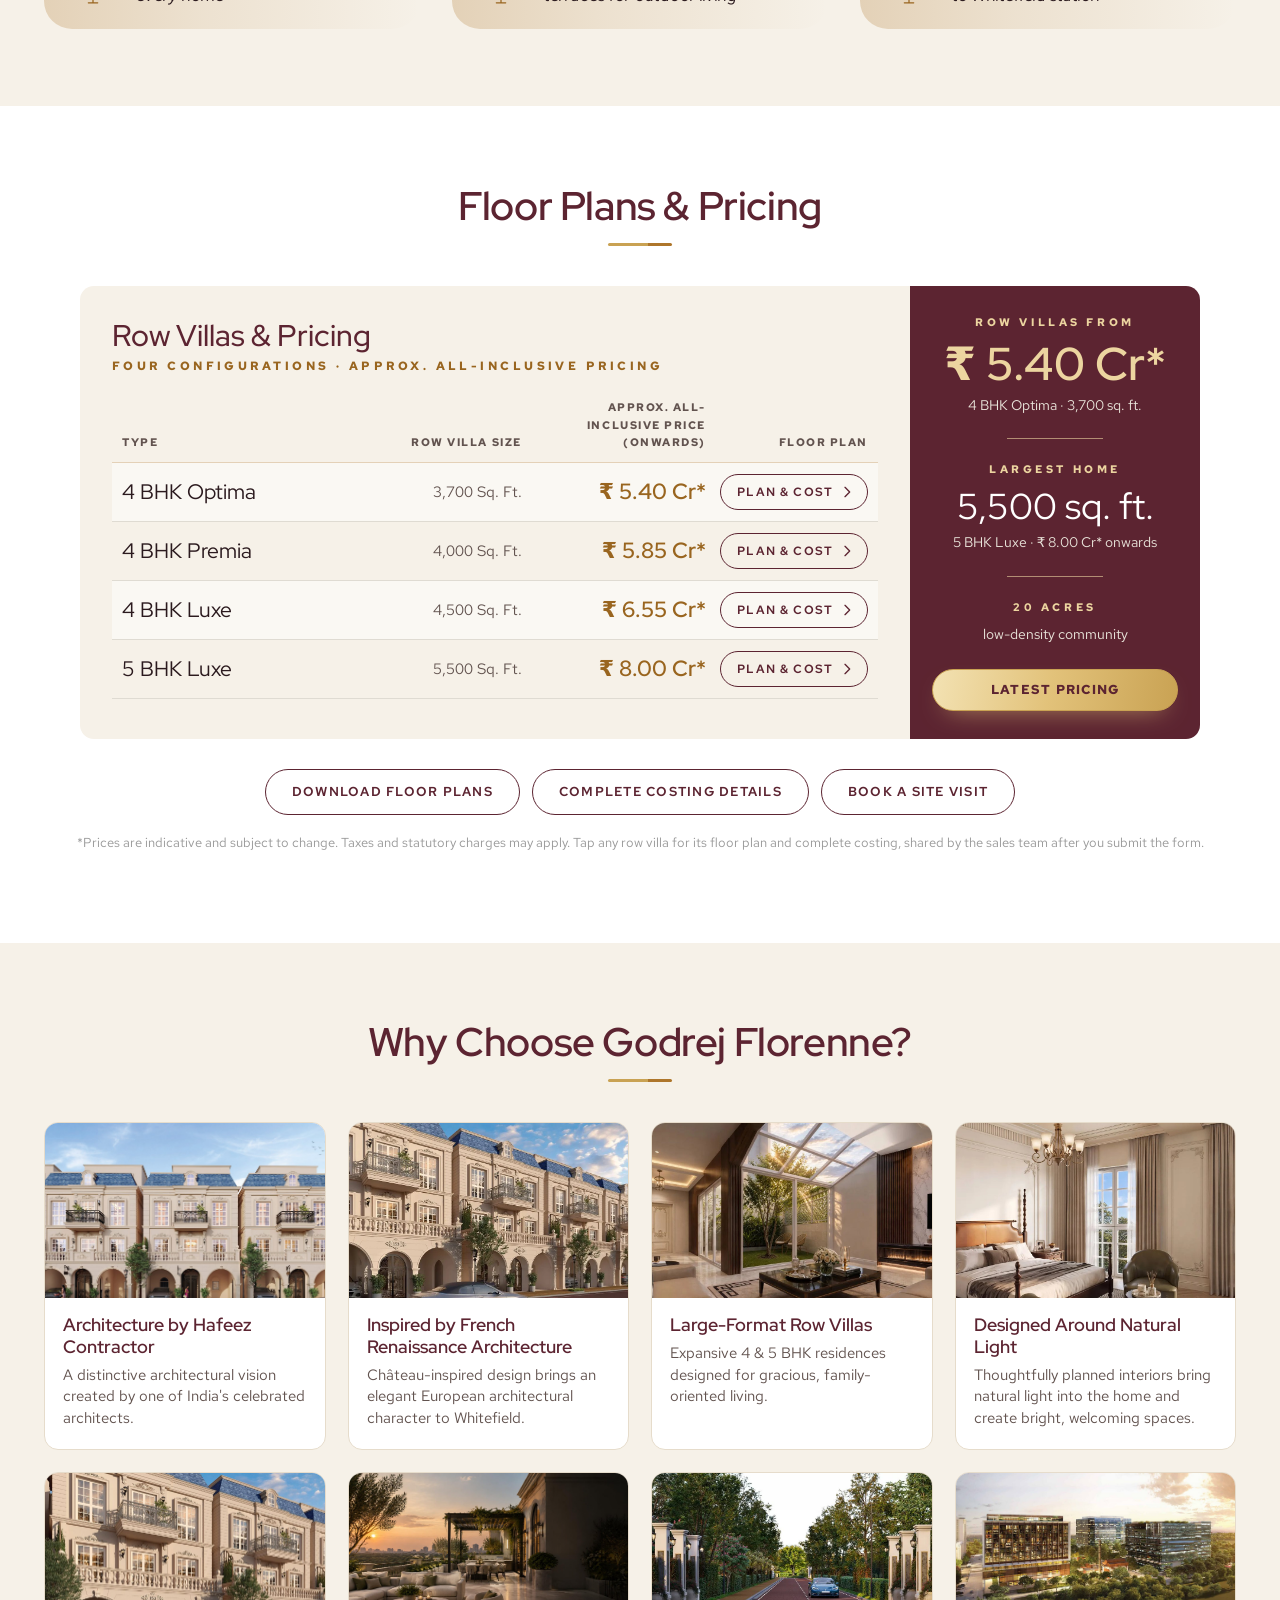
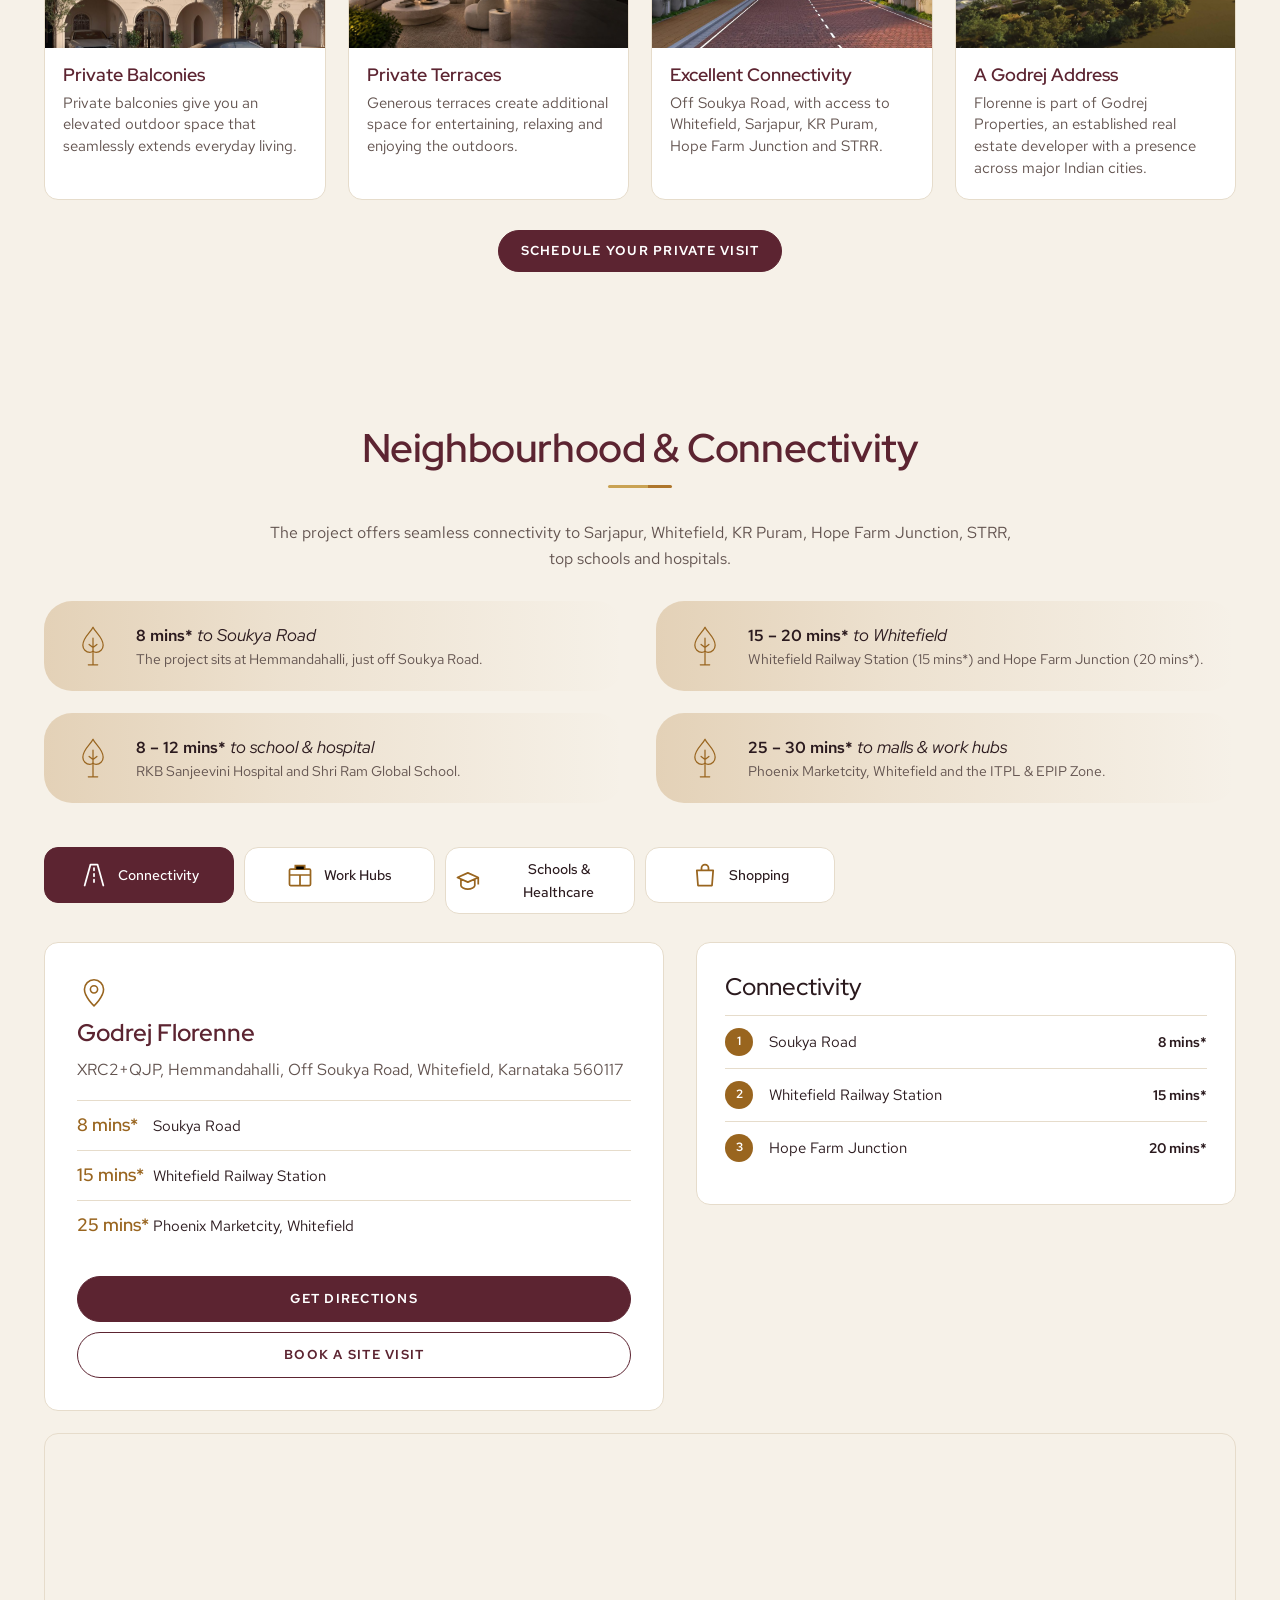
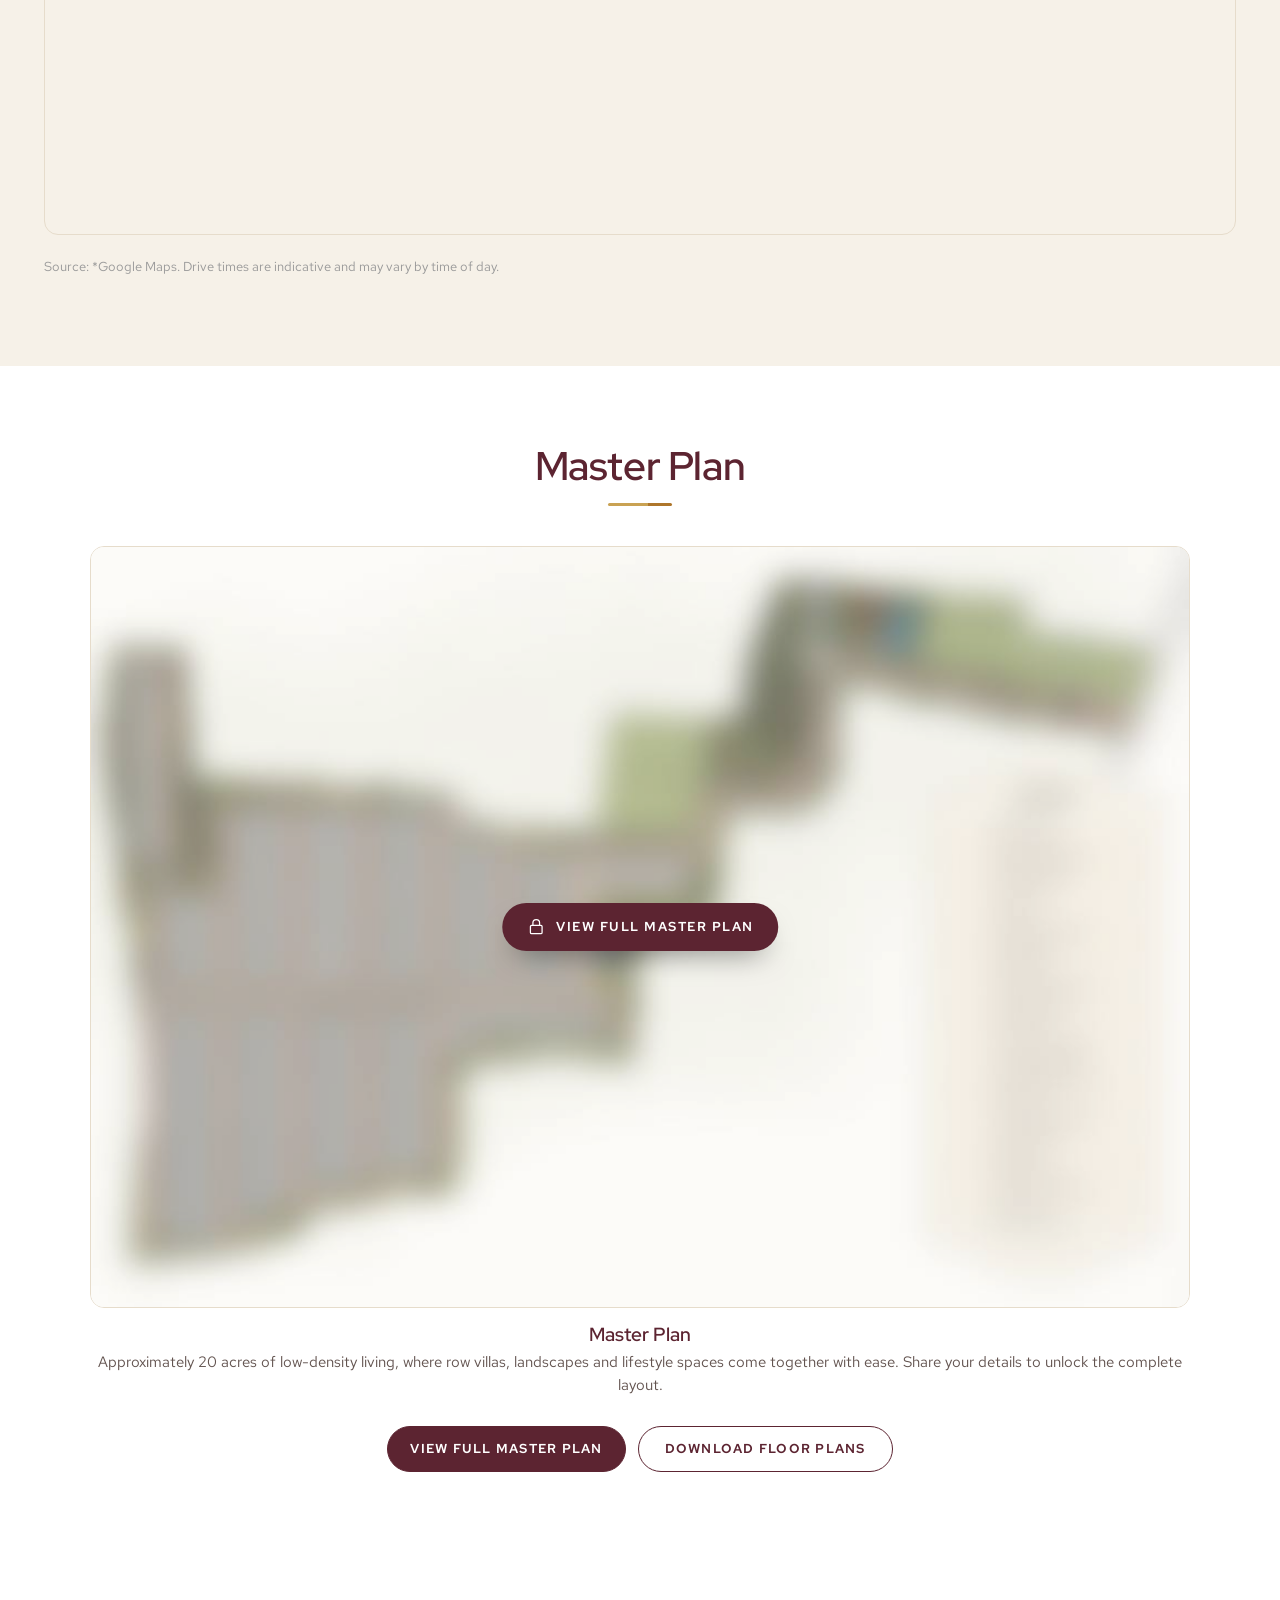
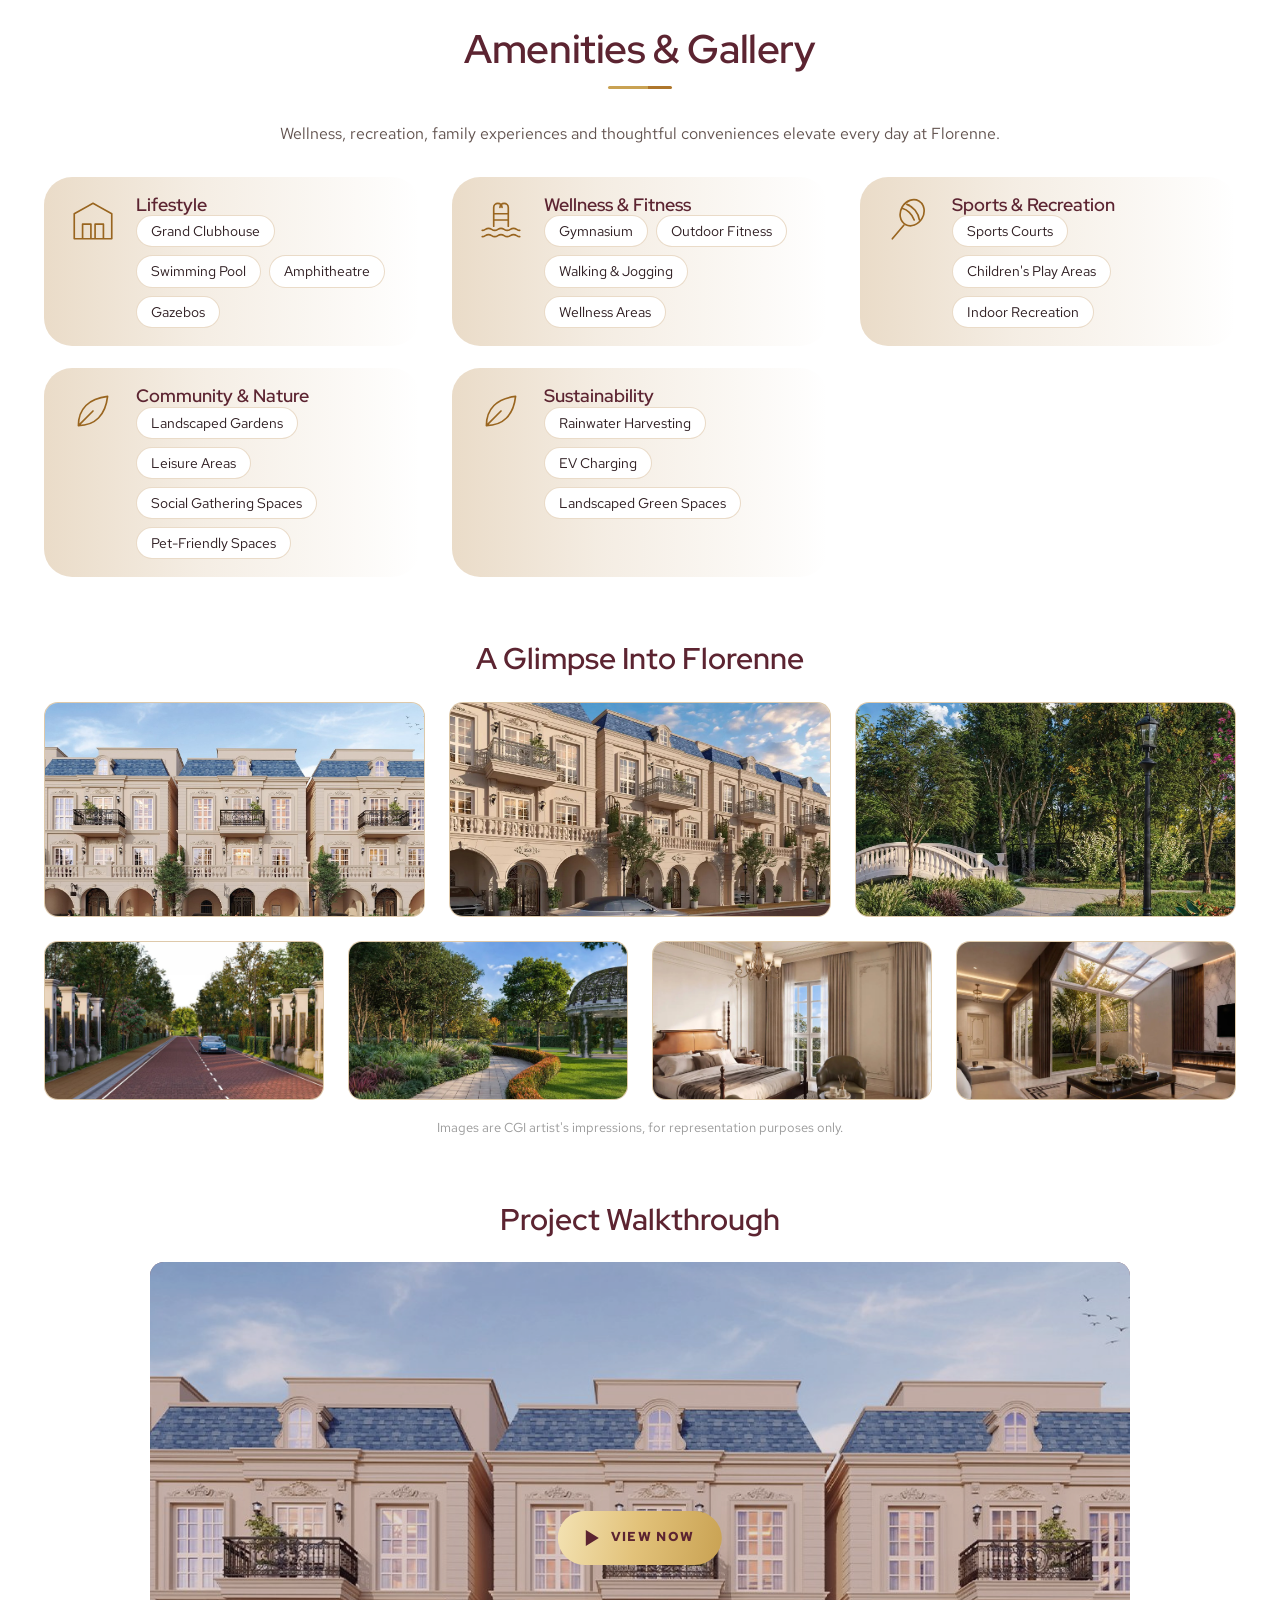
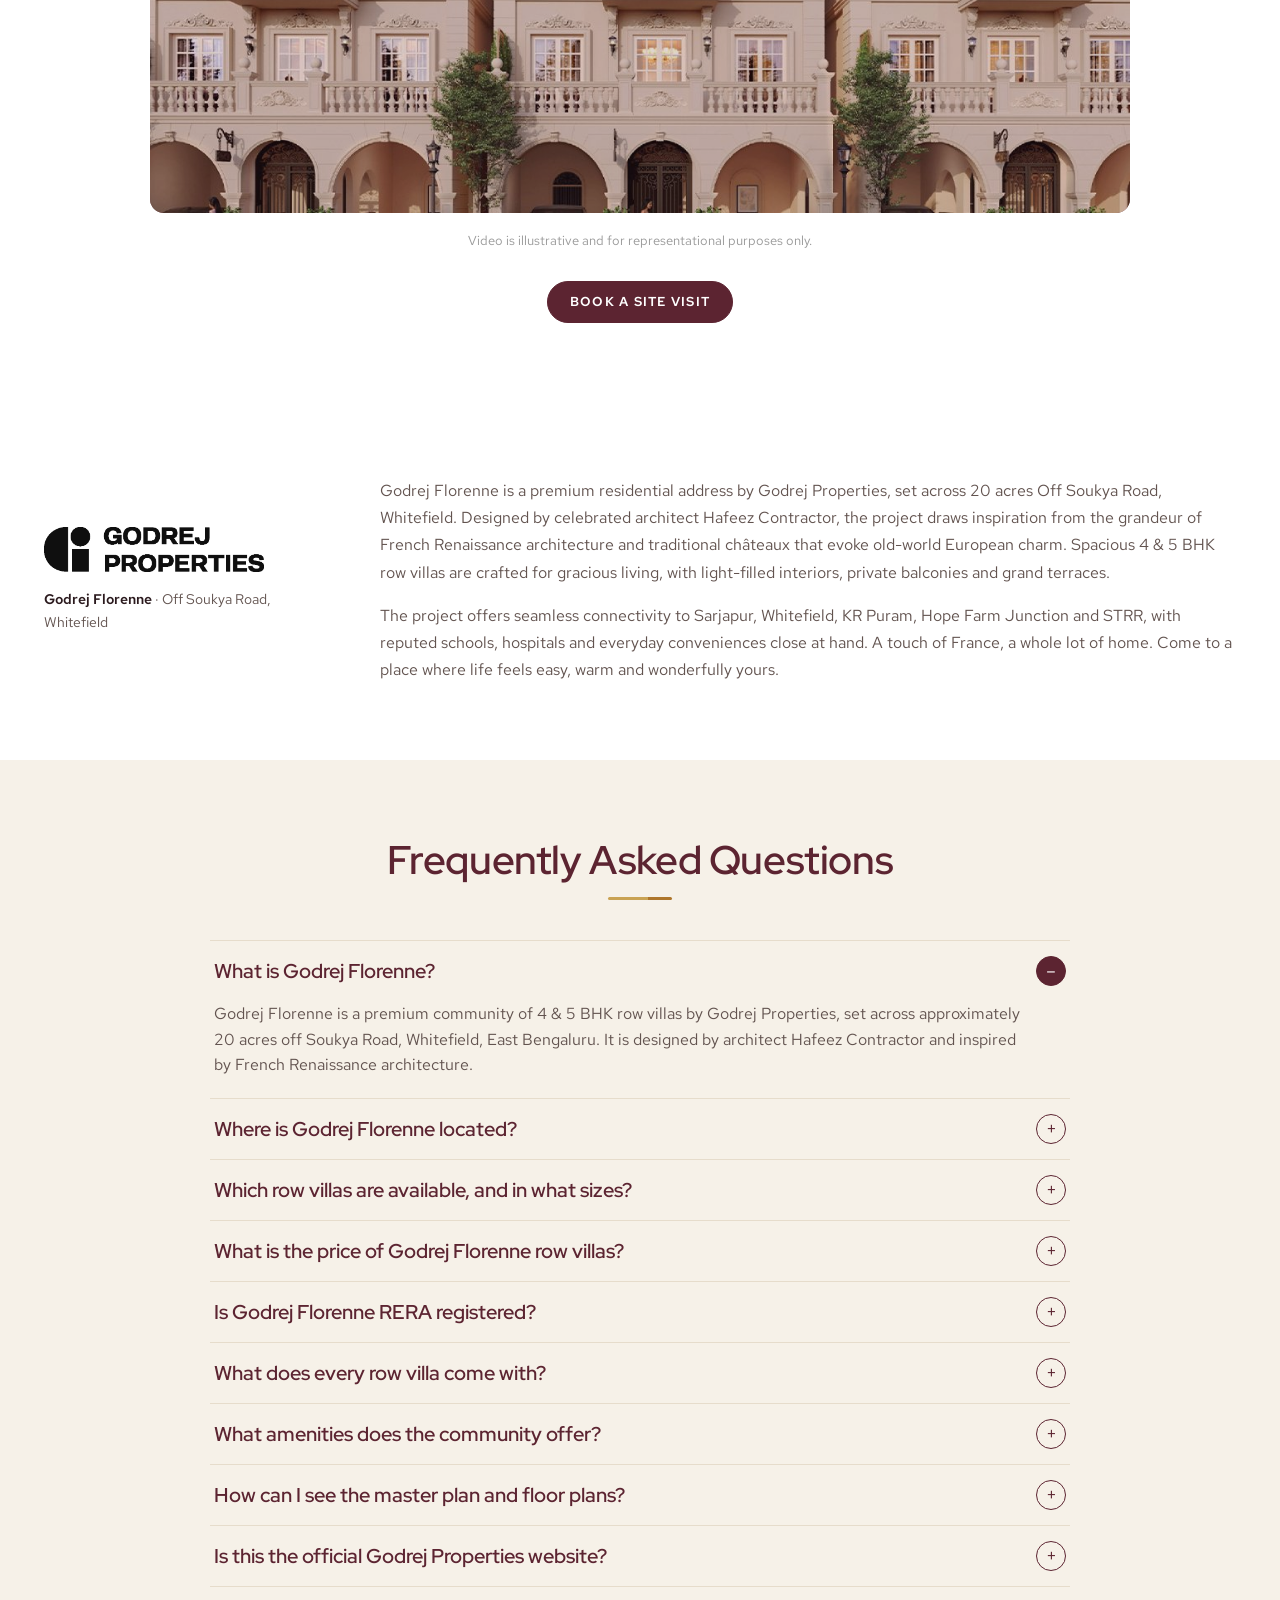
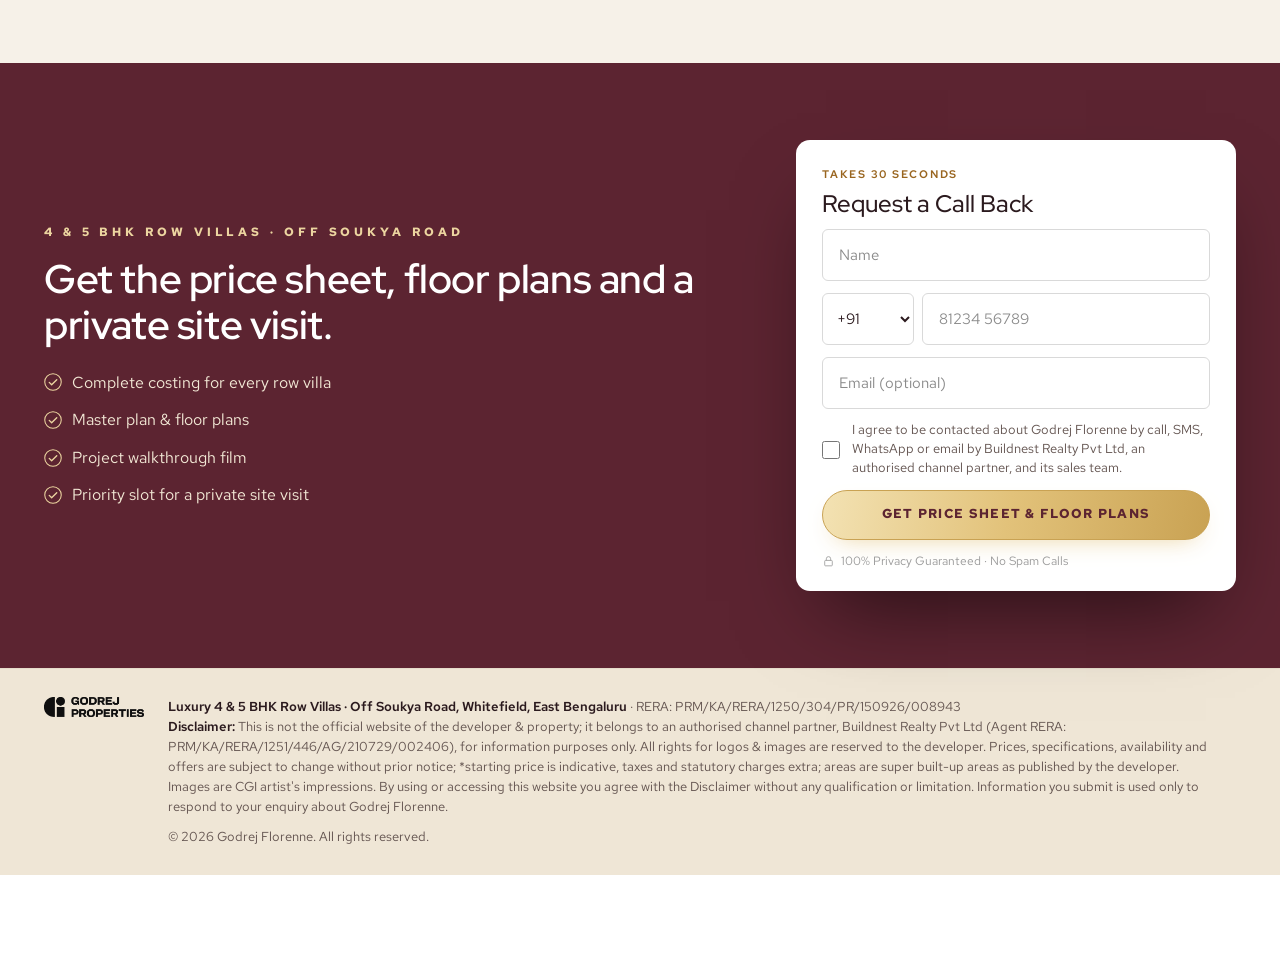
==== commit aaaf84b6: "New page layout (ParQ City format), gradient hero" ====
--- a/index.html
+++ b/index.html
@@ -1,911 +1,459 @@
 <!DOCTYPE html>
-<html lang="en">
+<html lang="en-IN">
 <head>
+<!-- Google Tag Manager -->
+<script>(function(w,d,s,l,i){w[l]=w[l]||[];w[l].push({'gtm.start':new Date().getTime(),event:'gtm.js'});var f=d.getElementsByTagName(s)[0],j=d.createElement(s),dl=l!='dataLayer'?'&l='+l:'';j.async=true;j.src='https://www.googletagmanager.com/gtm.js?id='+i+dl;f.parentNode.insertBefore(j,f);})(window,document,'script','dataLayer','GTM-NQBLHNPP');</script>
 <meta charset="utf-8">
 <meta name="viewport" content="width=device-width, initial-scale=1">
-<title>Godrej Florenne | 4 &amp; 5 BHK Row Houses in Whitefield</title>
-<meta name="description" content="Discover Godrej Florenne, an ultra-premium collection of 4 &amp; 5 BHK row houses off Soukya Road, Whitefield, East Bengaluru. Explore residences, floor plans, amenities and schedule a private visit.">
-<link rel="icon" href="data:image/svg+xml,%3Csvg%20xmlns%3D%22http%3A%2F%2Fwww.w3.org%2F2000%2Fsvg%22%20viewBox%3D%220%200%2016%2016%22%3E%3Cpath%20transform%3D%22translate(-.5%20-.5)%22%20fill%3D%22%235C2431%22%20d%3D%22M2%201.5%2014.2%206.6a.7.7%200%200%201-.06%201.32L9.2%209.4a.7.7%200%200%200-.46.46l-1.5%204.9a.7.7%200%200%201-1.32.05z%22%2F%3E%3C%2Fsvg%3E">
+<title>Godrej Florenne Whitefield | 4 &amp; 5 BHK Row Villas, Soukya Road | Price &amp; Floor Plans</title>
+<meta name="description" content="Godrej Florenne: 4 &amp; 5 BHK row villas off Soukya Road, Whitefield, East Bengaluru. 3,700 – 5,500 sq. ft. on 20 acres, from ₹ 5.40 Cr*. Get the price sheet, floor plans and a private site visit.">
+<link rel="canonical" href="https://godrejflorennevillas.in/">
+<meta name="theme-color" content="#451722">
+<link rel="icon" type="image/svg+xml" href="favicon.svg">
+<link rel="icon" type="image/png" sizes="48x48" href="favicon-48.png">
+<link rel="apple-touch-icon" sizes="180x180" href="apple-touch-icon.png">
+<meta property="og:type" content="website">
+<meta property="og:title" content="Godrej Florenne: 4 &amp; 5 BHK Row Villas off Soukya Road, Whitefield">
+<meta property="og:description" content="French-inspired row villas by Godrej Properties on 20 acres in Whitefield. 3,700 – 5,500 sq. ft., from ₹ 5.40 Cr*.">
+<meta property="og:image" content="https://godrejflorennevillas.in/assets/florenne-hero-banner.jpg">
 <link rel="preconnect" href="https://fonts.googleapis.com">
 <link rel="preconnect" href="https://fonts.gstatic.com" crossorigin>
 <link href="https://fonts.googleapis.com/css2?family=Red+Hat+Display:ital,wght@0,400;0,500;0,600;0,700;1,400;1,500&family=Red+Hat+Text:wght@400;500;600;700&display=swap" rel="stylesheet">
-
-<!-- Google Tag Manager (same container as the live site) -->
-<script>(function(w,d,s,l,i){w[l]=w[l]||[];w[l].push({'gtm.start':new Date().getTime(),event:'gtm.js'});var f=d.getElementsByTagName(s)[0],j=d.createElement(s),dl=l!='dataLayer'?'&l='+l:'';j.async=true;j.src='https://www.googletagmanager.com/gtm.js?id='+i+dl;f.parentNode.insertBefore(j,f);})(window,document,'script','dataLayer','GTM-NQBLHNPP');</script>
-<script>
-/* SITE CONFIG — copied from the live site */
-window.SITE = {
-  phone: "+917406917711",
-  whatsappText: "Interested in Godrej Florenne Row Villas. Please share the project details.",
-  // Pabbly Connect webhook (same one the live site posts to)
-  webhookUrl: "https://connect.pabbly.com/webhook-listener/webhook/IjU3NjUwNTY1MDYzNTA0MzY1MjZjNTUzNyI_3D_pc/IjU3NjcwNTY4MDYzMDA0MzM1MjY5NTUzNzUxMzUi_pc",
-  assetBase: "assets/"
-};
-</script>
-
-<style>
-:root{
-  --radius:1rem;
-  /* Brand palette from the Godrej Florenne brochure */
-  --burgundy:#5C2431;
-  --burgundy-deep:#451722;
-  --gold:#AE762B;
-  --background:#FBF8F2;
-  --foreground:#2B161B;
-  --card:#FFFDF9;
-  --primary:#5C2431;
-  --primary-foreground:#FBF6EC;
-  --secondary:#F5E9D9;
-  --muted:#F1E9DC;
-  --muted-foreground:#6E5A5C;
-  --accent:#F5E9D9;
-  --border:#E2D4BF;
-  --input:#D9C9B1;
-  --stone:#F6F1E8;
-  --champagne:#D6B27A;
-  --hero-foreground:#FBF6EC;
-  --ink-soft:#5C2431;
-  --serif:"Gi Sans Display","Red Hat Display",system-ui,sans-serif;
-  --sans:"Gi Sans Text","Red Hat Text",system-ui,sans-serif;
-}
-*{box-sizing:border-box;margin:0;padding:0}
-html{scroll-behavior:smooth;scroll-padding-top:80px}
-body{font-family:var(--sans);background:var(--background);color:var(--foreground);line-height:1.6;-webkit-font-smoothing:antialiased;overflow-x:hidden}
-img{max-width:100%;display:block}
-button{font:inherit;color:inherit;background:none;border:0;cursor:pointer}
-a{color:inherit;text-decoration:none}
-ul{list-style:none}
-.wrap{max-width:1380px;margin:0 auto}
-.ic{width:1em;height:1em;stroke:currentColor;fill:none;stroke-width:1.6;stroke-linecap:round;stroke-linejoin:round;flex:none}
-
-/* Buttons */
-.btn{display:inline-flex;align-items:center;justify-content:center;gap:.55rem;border-radius:999px;font-weight:600;font-size:.875rem;padding:.7rem 1.35rem;transition:.25s;white-space:nowrap}
-.btn-primary{background:var(--primary);color:var(--primary-foreground);box-shadow:0 10px 24px -14px var(--primary)}
-.btn-primary:hover{filter:brightness(1.07);transform:translateY(-1px)}
-.btn-ghost{border:1px solid rgba(255,255,255,.35);color:var(--hero-foreground);background:rgba(255,255,255,.06)}
-.btn-ghost:hover{background:rgba(255,255,255,.14)}
-.btn-sm{font-size:.75rem;padding:.55rem 1.05rem}
-
-/* Header */
-header{position:fixed;inset:0 0 auto 0;z-index:50;height:80px;background:color-mix(in oklab,var(--stone) 88%,transparent);backdrop-filter:blur(14px);border-bottom:1px solid color-mix(in oklab,var(--border) 60%,transparent)}
-header .bar{height:100%;display:flex;align-items:center;justify-content:space-between;padding:0 1.25rem}
-.logo{height:34px;width:auto}
-header .logo{max-width:calc(100vw - 120px);height:auto;max-height:34px;object-fit:contain}
-header .logo{filter:brightness(0)}
-nav.main{display:none;gap:1.75rem;align-items:center}
-nav.main button{font-family:var(--serif);font-size:.875rem;font-weight:500;position:relative;padding:.3rem 0}
-nav.main button::after{content:"";position:absolute;left:0;right:0;bottom:-2px;height:1px;background:var(--primary);transform:scaleX(0);transition:.3s}
-nav.main button:hover::after{transform:scaleX(1)}
-.head-right{display:flex;align-items:center;gap:.75rem}
-.head-right .btn{display:none}
-.burger{width:42px;height:42px;border-radius:999px;border:1px solid var(--border);display:grid;place-items:center;font-size:1.2rem}
-.mobile-menu{position:fixed;top:80px;left:0;right:0;z-index:49;background:var(--stone);border-bottom:1px solid var(--border);padding:1rem 1.25rem 1.5rem;display:none;flex-direction:column;gap:.25rem}
-.mobile-menu.open{display:flex}
-.mobile-menu button{font-family:var(--serif);font-size:1.05rem;text-align:left;padding:.7rem 0;border-bottom:1px solid color-mix(in oklab,var(--border) 50%,transparent)}
-@media(min-width:1024px){
-  header .bar{padding:0 3.4rem}
-  nav.main{display:flex}.head-right .btn{display:inline-flex}.burger{display:none}
-  .mobile-menu{display:none!important}
-}
-
-/* Hero */
-#home{background:var(--ink-soft);position:relative;min-height:720px;padding-top:80px;display:flex;align-items:center;justify-content:center;text-align:center;color:var(--hero-foreground);overflow:hidden}
-#home .bg{position:absolute;inset:0;width:100%;height:100%;object-fit:cover}
-#home::before{content:"";position:absolute;inset:0;z-index:1;background:linear-gradient(180deg,rgba(40,13,21,.82) 0%,rgba(40,13,21,.74) 50%,rgba(40,13,21,.96) 100%)}
-.hero-in{position:relative;z-index:2;padding:3rem 1.25rem 9rem;display:flex;flex-direction:column;align-items:center}
-.hero-in .rule{width:48px;height:1px;background:var(--champagne);margin-bottom:1.1rem}
-.hero-in{text-shadow:0 2px 14px rgba(0,0,0,.6)}
-.eoi{text-shadow:none}
-.hero-in .logo{height:auto;width:min(420px,72vw);filter:brightness(0) invert(1);margin-bottom:3.6rem}
-.hero-in h1{position:absolute;width:1px;height:1px;overflow:hidden;clip:rect(0 0 0 0)}
-.hero-title{font-family:var(--serif);font-weight:500;font-size:clamp(2.4rem,6.2vw,4.4rem);line-height:1.18;letter-spacing:-.01em}
-.hero-title em{color:var(--champagne);font-style:italic;font-weight:400}
-.hero-sub{font-family:var(--serif);font-size:clamp(1.05rem,2vw,1.5rem);margin-top:1.4rem}
-.eoi{margin-top:1.6rem;display:inline-flex;align-items:center;gap:.7rem;padding:.8rem 1.8rem;border-radius:999px;font-weight:700;font-size:.72rem;letter-spacing:.2em;text-transform:uppercase;color:var(--ink-soft);background:linear-gradient(100deg,oklch(80% .13 70),oklch(92% .08 85) 50%,oklch(80% .13 70));background-size:200% 100%;animation:shine 3.5s linear infinite;box-shadow:0 0 0 1px rgba(255,255,255,.35) inset,0 14px 34px -10px oklch(78% .11 63)}
-.eoi .ic{font-size:1rem}
-@keyframes shine{to{background-position:-200% 0}}
-@media(min-width:640px){#home{min-height:790px}}
-
-/* Highlights */
-#highlights{position:relative;z-index:10;margin-top:-6rem;padding:0 1rem}
-.hl-card{background:var(--ink-soft);color:var(--hero-foreground);border-radius:1.75rem;padding:2rem 1.5rem 1.4rem;box-shadow:0 30px 60px -30px rgba(0,0,0,.6)}
-.hl-grid{display:grid;grid-template-columns:1fr 1fr;gap:1.5rem 1rem}
-.hl{display:flex;align-items:center;gap:.9rem}
-.hl .circ{width:46px;height:46px;border-radius:999px;border:1px solid color-mix(in oklab,var(--champagne) 55%,transparent);display:grid;place-items:center;color:var(--champagne);font-size:1.15rem;flex:none}
-.hl b{display:block;font-family:var(--serif);font-weight:600;font-size:1.15rem;line-height:1.2}
-.hl span{font-size:.62rem;letter-spacing:.16em;text-transform:uppercase;color:rgba(255,255,255,.6)}
-.hl-foot{margin-top:1.6rem;padding-top:1.2rem;border-top:1px solid rgba(255,255,255,.1);display:flex;flex-wrap:wrap;gap:1rem;align-items:center;justify-content:space-between}
-.hl-foot p{font-size:.6rem;letter-spacing:.16em;text-transform:uppercase;color:rgba(255,255,255,.5)}
-@media(min-width:1024px){
-  #highlights{margin-top:-7rem;padding:0 2.8rem}
-  .hl-card{padding:2.4rem 2.5rem 1.6rem}
-  .hl-grid{grid-template-columns:repeat(4,1fr);gap:0}
-  .hl{padding:0 1.8rem}.hl:first-child{padding-left:0}
-  .hl+.hl{border-left:1px solid rgba(255,255,255,.12)}
-  .hl b{font-size:1.5rem}.hl span{font-size:.68rem}
-}
-
-/* Sections */
-section.s{padding:4rem 1.25rem}
-@media(min-width:1024px){section.s{padding:5rem 2.8rem}}
-.bg-stone{background:var(--stone)}
-.dark{background:var(--ink-soft);color:var(--hero-foreground)}
-.head{text-align:center;max-width:680px;margin:0 auto 3rem}
-.head h2{font-family:var(--serif);font-weight:600;font-size:clamp(2.1rem,5vw,3.75rem);line-height:1.15;letter-spacing:-.01em}
-.head p{margin-top:1.1rem;color:var(--muted-foreground)}
-.dark .head p{color:rgba(255,255,255,.72)}
-.head::after{content:"";display:block;width:64px;height:1px;background:var(--primary);margin:1.6rem auto 0}
-
-/* Walkthrough */
-.video{position:relative;display:block;width:100%;border-radius:1.5rem;overflow:hidden;box-shadow:0 30px 60px -35px var(--foreground)}
-.video img{width:100%;aspect-ratio:16/9;object-fit:cover;transition:transform .8s}
-.video:hover img{transform:scale(1.03)}
-.video::after{content:"";position:absolute;inset:0;background:rgba(40,13,21,.18)}
-.video .play{position:absolute;inset:0;z-index:2;display:flex;flex-direction:column;align-items:center;justify-content:center;gap:1rem}
-.video .play i{width:78px;height:78px;border-radius:999px;background:rgba(255,255,255,.88);display:grid;place-items:center;color:var(--primary);font-size:1.9rem}
-.video .play span{background:rgba(255,255,255,.95);color:var(--foreground);padding:.6rem 1.7rem;border-radius:999px;font-size:.7rem;font-weight:600;letter-spacing:.2em;text-transform:uppercase}
-.note{text-align:center;font-size:.62rem;letter-spacing:.16em;text-transform:uppercase;color:var(--muted-foreground);margin-top:1.4rem}
-.about{max-width:760px;margin:2.6rem auto 0;text-align:center;color:var(--muted-foreground);display:grid;gap:1.2rem}
-
-/* Why */
-.why{display:grid;grid-template-columns:1fr;background:var(--card);border:1px solid color-mix(in oklab,var(--border) 60%,transparent);border-radius:1.5rem;overflow:hidden}
-.why article{padding:1.9rem 1.7rem 2rem;border-bottom:1px solid color-mix(in oklab,var(--border) 55%,transparent);position:relative;transition:background .3s}
-.why article:hover{background:var(--stone)}
-.why .num{font-family:var(--serif);color:var(--primary);font-size:.95rem;letter-spacing:.08em}
-.why .wi{position:absolute;top:1.6rem;right:1.6rem;width:32px;height:32px;border-radius:999px;border:1px solid var(--border);display:grid;place-items:center;font-size:.9rem;color:var(--muted-foreground)}
-.why small{display:block;margin-top:1.3rem;font-size:.6rem;letter-spacing:.16em;text-transform:uppercase;color:var(--muted-foreground)}
-.why h3{font-family:var(--serif);font-weight:600;font-size:1.25rem;line-height:1.3;margin:.6rem 0 .5rem}
-.why p{font-size:.85rem;color:var(--muted-foreground)}
-@media(min-width:640px){.why{grid-template-columns:1fr 1fr}.why article{border-right:1px solid color-mix(in oklab,var(--border) 55%,transparent)}}
-@media(min-width:1024px){.why{grid-template-columns:repeat(4,1fr)}.why article:nth-child(4n){border-right:0}.why article:nth-last-child(-n+4){border-bottom:0}}
-
-/* Pricing */
-.ptable{width:100%;border-collapse:collapse;background:var(--card);border-radius:1.25rem;overflow:hidden;display:none;box-shadow:0 20px 50px -40px var(--foreground)}
-.ptable th{background:var(--ink-soft);color:var(--hero-foreground);text-align:left;font-size:.68rem;letter-spacing:.18em;text-transform:uppercase;padding:1.3rem 2rem;font-weight:600}
-.ptable td{padding:1.15rem 2rem;border-top:1px solid color-mix(in oklab,var(--border) 50%,transparent);font-size:.85rem;color:var(--muted-foreground)}
-.ptable td:first-child{font-family:var(--serif);font-weight:600;font-size:1.1rem;color:var(--foreground)}
-.ptable td:nth-child(3){font-weight:700;color:var(--foreground)}
-.ptable td:last-child{text-align:right}
-.pcards{display:grid;gap:1rem}
-.pcards article{background:var(--card);border:1px solid color-mix(in oklab,var(--border) 60%,transparent);border-radius:1.25rem;padding:1.4rem}
-.pcards h3{font-family:var(--serif);font-size:1.3rem;font-weight:600;margin-bottom:.9rem}
-.pcards dl{display:grid;grid-template-columns:1fr 1fr;gap:.2rem 1rem;margin-bottom:1.1rem}
-.pcards dt{font-size:.62rem;letter-spacing:.14em;text-transform:uppercase;color:var(--muted-foreground)}
-.pcards dd{font-weight:600;grid-row:2}
-.pcards .btn{width:100%}
-@media(min-width:768px){.ptable{display:table}.pcards{display:none}}
-.ideal{margin-top:2rem;background:var(--ink-soft);color:var(--hero-foreground);border-radius:1.25rem;padding:1.8rem 2rem;display:flex;flex-wrap:wrap;gap:1.2rem;align-items:center;justify-content:space-between}
-.ideal h3{font-family:var(--serif);font-size:1.75rem;font-weight:600}
-.ideal p{font-size:.72rem;color:rgba(255,255,255,.6);margin-top:.3rem}
-.ideal div:last-child{display:flex;flex-wrap:wrap;gap:.7rem}
-
-/* Master plan */
-.mplan{position:relative;display:block;width:100%;background:var(--secondary);border-radius:1.5rem;padding:.8rem;overflow:hidden}
-@media(min-width:1024px){.mplan{padding:1.6rem}}
-.mplan img{width:100%;border-radius:.5rem}
-.mplan span{position:absolute;right:1.8rem;bottom:1.8rem;background:var(--card);border-radius:999px;padding:.7rem 1.4rem;font-weight:600;font-size:.82rem;display:flex;gap:.7rem;align-items:center;box-shadow:0 10px 30px -15px var(--foreground)}
-
-/* Rails (amenities + gallery) */
-.swipe{text-align:center;font-size:.62rem;letter-spacing:.2em;text-transform:uppercase;color:rgba(255,255,255,.55);margin:-1.4rem 0 1rem}
-.rail{display:flex;gap:1.25rem;overflow-x:auto;scroll-snap-type:x mandatory;padding:0 0 1rem;margin:0 auto;max-width:1300px;scrollbar-width:none}
-.rail::-webkit-scrollbar{display:none}
-.rail>*{scroll-snap-align:start;flex:0 0 min(84%,360px)}
-.am{background:rgba(255,255,255,.045);border:1px solid rgba(255,255,255,.12);border-radius:1.4rem;padding:1.9rem 1.7rem}
-.am h3{font-family:var(--serif);font-weight:600;font-size:1.35rem;display:flex;align-items:center;gap:.9rem;margin-bottom:1.4rem}
-.am h3 i{width:40px;height:40px;border-radius:999px;border:1px solid color-mix(in oklab,var(--champagne) 50%,transparent);display:grid;place-items:center;color:var(--champagne);font-size:1rem;font-style:normal}
-.am li{display:flex;align-items:center;gap:.8rem;font-size:.85rem;color:rgba(255,255,255,.85);padding:.42rem 0}
-.am li .ic{color:var(--champagne);font-size:.9rem}
-.center{text-align:center;margin-top:2.2rem}
-.gal{background:rgba(255,255,255,.045);border:1px solid rgba(255,255,255,.12);border-radius:1.4rem;overflow:hidden;text-align:left;color:inherit}
-.gal img{width:100%;aspect-ratio:16/10;object-fit:cover;transition:transform .7s}
-.gal:hover img{transform:scale(1.05)}
-.gal div{display:flex;justify-content:space-between;align-items:center;padding:1.5rem 1.3rem;font-family:var(--serif);font-weight:600;font-size:1.25rem}
-.gal div .ic{color:var(--champagne);font-size:.95rem}
-#gallery{padding-top:1rem}
-
-/* Location */
-.loc{display:grid;gap:1.5rem}
-@media(min-width:1024px){.loc{grid-template-columns:minmax(0,1fr) minmax(0,1.05fr);gap:2.5rem}}
-.addr{background:var(--card);border-radius:1.5rem;padding:2.2rem;box-shadow:0 25px 60px -45px var(--foreground)}
-.addr-top{display:flex;justify-content:space-between;gap:1rem;padding-bottom:1.5rem;border-bottom:1px solid color-mix(in oklab,var(--border) 55%,transparent)}
-.addr h3{font-family:var(--serif);font-size:1.25rem;font-weight:600;margin-bottom:.5rem}
-.addr-top p{font-size:.82rem;color:var(--muted-foreground)}
-.pin{width:42px;height:42px;border-radius:999px;background:var(--accent);color:var(--primary);display:grid;place-items:center;font-size:1.05rem;flex:none}
-.addr li{display:flex;align-items:center;gap:1rem;font-size:.85rem;font-weight:500;padding:.55rem 0}
-.addr li:first-child{margin-top:1rem}
-.addr li i{width:40px;height:40px;border-radius:999px;background:var(--accent);color:var(--primary);display:grid;place-items:center;font-size:.95rem;flex:none}
-.addr li em{font-style:normal;font-weight:400;color:var(--muted-foreground)}
-.src{font-size:.68rem;color:var(--muted-foreground);margin-top:1.2rem}
-.map{border-radius:1.5rem;overflow:hidden;min-height:420px;background:var(--muted)}
-.map iframe{width:100%;height:100%;min-height:420px;border:0;display:block}
-
-/* CTA */
-.cta{position:relative;min-height:680px;display:flex;align-items:center;justify-content:center;text-align:center;color:var(--hero-foreground);padding:5rem 1.25rem;overflow:hidden}
-.cta img{position:absolute;inset:0;width:100%;height:100%;object-fit:cover}
-.cta::before{content:"";position:absolute;inset:0;z-index:1;background:rgba(40,13,21,.66)}
-.cta>div{position:relative;z-index:2;max-width:680px}
-.cta h2{font-family:var(--serif);font-weight:600;font-size:clamp(2.2rem,5vw,3.75rem);line-height:1.15}
-.cta p{margin-top:1.4rem;color:rgba(255,255,255,.85)}
-.cta .rule{width:64px;height:1px;background:var(--primary);margin:1.7rem auto}
-.cta strong{display:block;font-family:var(--serif);font-weight:500;font-size:clamp(1.15rem,2.4vw,1.6rem);color:var(--champagne);margin-bottom:1.8rem}
-
-/* Footer */
-footer{background:var(--ink-soft);color:var(--hero-foreground);text-align:center;padding:3.6rem 1.25rem 7rem}
-footer .logo{height:44px;margin:0 auto 1.4rem;filter:brightness(0) invert(1)}
-footer .tag{font-size:.75rem;color:rgba(255,255,255,.7)}
-footer .disc{max-width:900px;margin:2rem auto 0;padding-top:2rem;border-top:1px solid rgba(255,255,255,.1);font-size:.66rem;color:rgba(255,255,255,.5);line-height:1.9}
-footer .copy{font-size:.62rem;color:rgba(255,255,255,.45);margin-top:1.4rem}
-@media(min-width:1024px){footer{padding-bottom:3.6rem}}
-
-/* Floating */
-.side-tab{position:fixed;right:0;top:50%;transform:translateY(-50%);z-index:40;background:var(--ink-soft);color:var(--champagne);writing-mode:vertical-rl;padding:1.3rem .7rem;border-radius:1rem 0 0 1rem;font-size:.62rem;font-weight:700;letter-spacing:.24em;text-transform:uppercase;display:none;box-shadow:-8px 10px 30px -15px #000}
-.fab{position:fixed;right:1.25rem;z-index:40;width:48px;height:48px;border-radius:999px;display:grid;place-items:center;color:#fff;font-size:1.2rem;box-shadow:0 12px 26px -10px rgba(0,0,0,.5);transition:transform .2s}
-.fab:hover{transform:scale(1.07)}
-.fab.wa{bottom:9.8rem;background:#22c55e}.fab.call{bottom:6.1rem;background:var(--primary)}
-.mbar{position:fixed;left:0;right:0;bottom:0;z-index:45;display:grid;grid-template-columns:1fr 1fr;background:var(--ink-soft);padding:.6rem;gap:.6rem}
-.mbar .btn{width:100%;padding:.85rem}
-@media(min-width:1024px){.side-tab{display:block}.mbar{display:none}.fab.wa{bottom:10rem}.fab.call{bottom:6.2rem}}
-
-/* Modal */
-.modal{position:fixed;inset:0;z-index:100;display:none;align-items:center;justify-content:center;padding:1rem;background:rgba(40,13,21,.82);backdrop-filter:blur(8px)}
-.modal.open{display:flex}
-.dialog{width:100%;max-width:576px;max-height:94vh;overflow:auto;border-radius:1.75rem;background:var(--background);animation:pop .3s ease}
-@keyframes pop{from{opacity:0;transform:translateY(16px) scale(.98)}}
-.dhead{background:var(--ink-soft);color:var(--hero-foreground);padding:1.8rem 1.75rem 2rem;position:relative;text-align:left}
-.dhead .logo{height:30px;margin:0 auto 1.6rem;filter:brightness(0) invert(1)}
-.dhead h2{font-family:var(--serif);font-weight:600;font-size:clamp(1.7rem,5vw,2.25rem);line-height:1.15}
-.dhead p{margin-top:.8rem;font-size:.9rem;color:rgba(255,255,255,.72)}
-.close{position:absolute;top:1.3rem;right:1.3rem;width:36px;height:36px;border-radius:999px;background:rgba(255,255,255,.1);color:var(--champagne);display:grid;place-items:center}
-form{padding:2rem 1.75rem 1.6rem;display:grid;gap:1.2rem}
-.row{display:grid;gap:1.2rem}
-@media(min-width:520px){.row{grid-template-columns:1fr 1fr}}
-label.f{display:grid;gap:.65rem;font-size:.9rem;font-weight:500}
-label.f small{font-weight:400;color:var(--muted-foreground);font-size:inherit}
-input[type=text],input[type=tel],input[type=email]{width:100%;font:inherit;height:44px;border-radius:999px;border:1px solid var(--input);background:var(--card);padding:0 1.2rem;outline:none;box-shadow:0 1px 2px rgba(0,0,0,.05)}
-input:focus{border-color:var(--primary);box-shadow:0 0 0 3px color-mix(in oklab,var(--primary) 22%,transparent)}
-.cfg{display:grid;grid-template-columns:1fr 1fr;gap:.8rem}
-.cfg label{display:flex;align-items:center;gap:.8rem;border:1px solid var(--input);border-radius:999px;padding:.6rem 1.2rem;font-size:.9rem;cursor:pointer;background:var(--card)}
-.cfg label:has(input:checked){border-color:var(--primary);background:var(--accent)}
-.cfg input{accent-color:var(--primary)}
-form .btn{width:100%;font-size:.95rem;padding:.75rem}
-.priv{text-align:center;font-size:.68rem;color:var(--muted-foreground)}
-.err{color:oklch(57.7% .245 27.325);font-size:.78rem;display:none}
-.thanks{display:none;padding:3rem 1.75rem;text-align:center}
-.thanks h3{font-family:var(--serif);font-size:1.7rem;margin-bottom:.6rem}
-.thanks p{color:var(--muted-foreground);font-size:.9rem}
-.lightbox .dialog{max-width:1100px;background:transparent;border-radius:1rem;position:relative}
-.lightbox img{width:100%;border-radius:1rem}
-.lightbox .close{background:rgba(0,0,0,.55)}
-
-/* ---- Brochure brand layer ---- */
-.head h2,.why h3,.pcards h3,.addr h3,.ptable td:first-child{color:var(--burgundy)}
-.dark .head h2{color:var(--hero-foreground)}
-.head::after,.cta .rule{background:var(--gold)}
-.dark .head::after{background:var(--champagne)}
-.why .num{color:var(--gold)}
-.why .wi{color:var(--gold);border-color:color-mix(in oklab,var(--gold) 45%,transparent)}
-.pin,.addr li i{color:var(--burgundy)}
-.video .play i{color:var(--burgundy)}
-nav.main button::after{background:var(--gold)}
-/* gold buttons on burgundy surfaces */
-.dark .btn-primary,.hl-card .btn-primary,.ideal .btn-primary,.cta .btn-primary,.mbar .btn-primary,.ty .btn-primary{background:linear-gradient(100deg,#C9A063,#E3C690 50%,#C9A063);color:var(--burgundy-deep);box-shadow:0 10px 24px -12px rgba(0,0,0,.6)}
-.fab.call{background:var(--gold)}
-/* thin inset gold frame, as on the brochure section pages */
-.hl-card,.ideal{position:relative}
-.hl-card::after,.ideal::after{content:"";position:absolute;inset:9px;border:1px solid color-mix(in oklab,var(--gold) 70%,transparent);border-radius:1.2rem;pointer-events:none}
-.ideal::after{border-radius:.8rem}
-.hl-card>*,.ideal>*{position:relative;z-index:1}
-/* cover line-art on burgundy sections */
-#amenities,footer,.dhead{background-color:var(--burgundy);background-image:linear-gradient(180deg,rgba(92,36,49,.35) 0%,rgba(92,36,49,.82) 55%,#5C2431 100%),url(assets/brand-dome.jpg);background-size:100% 100%,max(100%,1100px) auto;background-position:center top;background-repeat:no-repeat}
-footer{background-image:linear-gradient(0deg,rgba(92,36,49,.4) 0%,rgba(92,36,49,.85) 60%,#5C2431 100%),url(assets/brand-dome.jpg);background-position:center bottom}
-.am,.gal{background:rgba(255,255,255,.06);border-color:color-mix(in oklab,var(--champagne) 35%,transparent)}
-.ptable th{background:var(--burgundy)}
-.side-tab{background:var(--burgundy);border:1px solid color-mix(in oklab,var(--champagne) 45%,transparent);border-right:0}
-.mplan{background:var(--secondary);border:1px solid var(--border)}
-/* sans display headings, as in the brochure */
-.head h2,.cta h2,.hero-title,.dhead h2,.ty h1{letter-spacing:-.015em}
-.hero-title em{font-weight:500}
-
-/* ---- Hero style A: left-aligned headline + floating lead form ---- */
-#home{align-items:stretch;text-align:left}
-#home::before{background:linear-gradient(90deg,rgba(40,13,21,.92) 0%,rgba(40,13,21,.74) 55%,rgba(40,13,21,.62) 100%),linear-gradient(180deg,transparent 70%,rgba(40,13,21,.9) 100%)}
-.hero-in{width:100%;max-width:1380px;margin:0 auto;padding:3rem 1.25rem 9rem;display:grid;gap:2.5rem;align-items:center}
-.hero-left{display:flex;flex-direction:column;align-items:flex-start}
-.hero-in .logo{width:min(340px,70vw);margin-bottom:2.4rem}
-.hero-title{font-size:clamp(2.2rem,4.6vw,3.9rem)}
-.hf{background:var(--background);color:var(--foreground);border-radius:1.5rem;padding:1.9rem 1.75rem 1.5rem;display:grid;gap:1rem;box-shadow:0 30px 70px -30px rgba(0,0,0,.7);text-shadow:none}
-.hf h2{font-family:var(--serif);font-size:1.5rem;font-weight:600;color:var(--burgundy);line-height:1.2}
-.hf .hs{font-size:.82rem;color:var(--muted-foreground);margin-top:-.5rem}
-.hf .btn{width:100%;padding:.8rem}
-@media(min-width:960px){.hero-in{grid-template-columns:minmax(0,1.25fr) minmax(0,400px);gap:4rem;padding:3.5rem 3.4rem 10rem}}
-.hero-price{font-family:var(--serif);font-size:clamp(1.15rem,2.1vw,1.6rem);font-weight:500;color:var(--champagne);margin-top:1.1rem}
-.hero-price b{font-weight:700;color:#F0D9A8;white-space:nowrap}
-.hero-price+.hero-sub{margin-top:.6rem;font-size:clamp(1rem,1.6vw,1.2rem);color:rgba(255,255,255,.85)}
-.brand{display:flex;align-items:center;gap:.9rem;text-align:left}
-header .brand .logo{height:32px;max-height:32px;max-width:none;width:auto}
-.brand-sep{width:1px;height:34px;background:var(--foreground);opacity:.75}
-.brand-tag{font-family:var(--sans);font-size:.68rem;font-weight:600;letter-spacing:.18em;line-height:1.45;text-transform:uppercase;color:var(--foreground)}
-@media(max-width:420px){header .brand .logo{height:26px}.brand{gap:.65rem}.brand-tag{font-size:.58rem;letter-spacing:.14em}}
-.mplan.locked{cursor:pointer}
-.mplan.locked img{filter:saturate(.9)}
-.mplan .mlock{position:absolute;inset:0;right:auto;bottom:auto;width:100%;height:100%;background:rgba(40,13,21,.28);border-radius:0;box-shadow:none;display:flex;flex-direction:column;align-items:center;justify-content:center;gap:.7rem;padding:1rem;color:#fff;text-align:center}
-.mlock i{width:64px;height:64px;border-radius:999px;background:var(--burgundy);border:1px solid var(--champagne);color:var(--champagne);display:grid;place-items:center;font-size:1.6rem;font-style:normal}
-.mlock b{background:linear-gradient(100deg,#C9A063,#E3C690 50%,#C9A063);color:var(--burgundy-deep);border-radius:999px;padding:.75rem 1.6rem;font-size:.9rem;font-weight:700}
-.mlock small{font-size:.8rem;font-weight:500;text-shadow:0 1px 8px rgba(0,0,0,.7)}
-
-/* ---- Neighbourhood: category tabs, map left, numbered list right ---- */
-.ltabs{display:flex;gap:.7rem;overflow-x:auto;padding-bottom:.4rem;margin-bottom:1.8rem;scrollbar-width:none}
-.ltabs::-webkit-scrollbar{display:none}
-.ltabs button{flex:1 0 auto;display:flex;align-items:center;justify-content:center;gap:.7rem;padding:1rem 1.3rem;border-radius:.9rem;background:var(--card);border:1px solid var(--border);font-weight:500;font-size:.9rem;white-space:nowrap;transition:.2s}
-.ltabs button .ic{font-size:1.2rem;color:var(--gold)}
-.ltabs button:hover{border-color:var(--burgundy)}
-.ltabs button.on{background:var(--burgundy);border-color:var(--burgundy);color:var(--primary-foreground)}
-.ltabs button.on .ic{color:var(--champagne)}
-.loc{align-items:stretch}
-@media(min-width:1024px){.loc{grid-template-columns:minmax(0,1.15fr) minmax(0,1fr);gap:2rem}}
-.mapcard{background:var(--card);border:1px solid var(--border);border-radius:1.25rem;padding:.9rem;display:flex}
-.mapcard .map{flex:1;border-radius:.6rem;border:1px solid color-mix(in oklab,var(--gold) 55%,transparent);min-height:380px}
-.mapcard .map iframe{min-height:380px}
-.addr{border:1px solid var(--border);border-radius:1.25rem;box-shadow:none;padding:1.9rem;display:flex;flex-direction:column}
-.addr h3{font-size:1.5rem;margin-bottom:1rem;padding-bottom:1rem;border-bottom:1px solid var(--border)}
-#near{list-style:none}
-.addr #near li{display:flex;align-items:center;gap:1rem;padding:.85rem 0;margin:0;border-bottom:1px solid color-mix(in oklab,var(--border) 60%,transparent);font-size:.95rem;font-weight:500}
-.addr #near li i{width:28px;height:28px;border-radius:999px;background:var(--burgundy);color:var(--primary-foreground);font-style:normal;font-size:.72rem;font-weight:700;display:grid;place-items:center;flex:none}
-.addr #near li span{flex:1}
-.addr #near li em{font-style:normal;font-weight:400;font-size:.88rem;color:var(--muted-foreground);white-space:nowrap}
-.addr .src{margin-top:1rem}
-.addr-foot{margin-top:auto;padding-top:1.4rem;display:flex;flex-wrap:wrap;gap:1rem;align-items:center;justify-content:space-between}
-.addr-foot b{font-family:var(--serif);color:var(--burgundy);font-size:1rem}
-.addr-foot p{font-size:.8rem;color:var(--muted-foreground);max-width:320px}
-
-/* ---- Hero style 1: clean image, text in a solid burgundy panel with gold frame ---- */
-#home::before{display:none}
-#home .bg{object-position:center 30%}
-.hero-left{position:relative;background:var(--burgundy);border-radius:1.5rem;padding:2.2rem 1.6rem;max-width:660px;width:100%;box-shadow:0 30px 70px -30px rgba(0,0,0,.75)}
-.hero-left::after{content:"";position:absolute;inset:9px;border:1px solid color-mix(in oklab,var(--gold) 75%,transparent);border-radius:1.1rem;pointer-events:none}
-.hero-in{text-shadow:none}
-.hero-in .logo{margin-bottom:1.8rem;width:min(320px,66vw)}
-.hero-left .eoi{position:relative;z-index:1}
-@media(min-width:960px){.hero-left{padding:2.6rem 2.5rem}}
-@media(min-width:1024px){.hl b{font-size:1.3rem}.hl{padding:0 1.3rem}}
-
-/* ---- Why Choose: click-through showcase ---- */
-.w3{display:grid;gap:1.5rem}
-.w3 .lst{display:grid;gap:.5rem;align-content:start}
-.w3 .lst button{display:flex;gap:1rem;align-items:center;text-align:left;padding:.95rem 1.2rem;border-radius:.9rem;border:1px solid var(--border);background:var(--card);font-family:var(--serif);font-weight:500;font-size:1rem;color:var(--burgundy);transition:.2s}
-.w3 .lst button span{color:var(--gold);font-size:.85rem}
-.w3 .lst button:hover{border-color:var(--burgundy)}
-.w3 .lst button.on{background:var(--burgundy);border-color:var(--burgundy);color:var(--hero-foreground)}
-.w3 .lst button.on span{color:var(--champagne)}
-.w3 .view{border-radius:1.5rem;overflow:hidden;position:relative;min-height:440px;display:flex;align-items:flex-end;background:var(--burgundy);scroll-margin-top:100px}
-.w3 .view img{position:absolute;inset:0;width:100%;height:100%;object-fit:cover;transform:scale(1.05);transition:opacity .35s}
-.w3 .view div{position:relative;background:var(--burgundy);margin:1rem;padding:1.5rem 1.7rem;border-radius:1rem;max-width:460px;outline:1px solid color-mix(in oklab,var(--gold) 70%,transparent);outline-offset:-8px}
-.w3 .view small{font-size:.6rem;letter-spacing:.16em;text-transform:uppercase;color:var(--champagne)}
-.w3 .view h3{font-family:var(--serif);font-weight:600;color:var(--hero-foreground);font-size:1.4rem;line-height:1.25;margin:.4rem 0}
-.w3 .view p{color:rgba(255,255,255,.82);font-size:.88rem}
-@media(min-width:1024px){.w3{grid-template-columns:minmax(0,.8fr) minmax(0,1.4fr);gap:2rem}.w3 .lst{order:-1}.w3 .view{min-height:0}}
-
-/* ---- Gallery: featured slider with thumbnails ---- */
-.ga{max-width:1180px;margin:0 auto}
-.ga .stage{position:relative;border-radius:1.25rem;overflow:hidden;background:var(--burgundy-deep);border:1px solid color-mix(in oklab,var(--champagne) 40%,transparent)}
-.ga .shot{display:block;width:100%;padding:0;cursor:zoom-in}
-.ga .shot img{width:100%;aspect-ratio:16/9;object-fit:cover;display:block}
-.ga .nav{position:absolute;top:calc(50% - 2.6rem);width:46px;height:46px;border-radius:999px;background:rgba(69,23,34,.85);color:var(--champagne);font-size:1.3rem;display:grid;place-items:center;border:1px solid color-mix(in oklab,var(--champagne) 55%,transparent)}
-.ga .prev{left:1rem}.ga .next{right:1rem}
-.ga .cap{display:flex;justify-content:space-between;align-items:center;gap:1rem;padding:1rem 1.4rem;font-family:var(--serif)}
-.ga .cap b{font-weight:600;font-size:1.2rem}.ga .cap span{color:var(--champagne);font-size:.85rem;letter-spacing:.1em;white-space:nowrap}
-.ga .thumbs{display:flex;gap:.6rem;margin-top:.8rem;overflow-x:auto;scrollbar-width:none;padding-bottom:.2rem}
-.ga .thumbs::-webkit-scrollbar{display:none}
-.ga .thumbs button{flex:1 0 96px;border-radius:.6rem;overflow:hidden;opacity:.55;border:2px solid transparent;padding:0;transition:.2s}
-.ga .thumbs button.on,.ga .thumbs button:hover{opacity:1}
-.ga .thumbs button.on{border-color:var(--champagne)}
-.ga .thumbs img{width:100%;aspect-ratio:16/9;object-fit:cover;display:block}
-@media(max-width:600px){.ga .nav{width:38px;height:38px;top:calc(50% - 2.4rem)}.ga .prev{left:.5rem}.ga .next{right:.5rem}.ga .cap b{font-size:1.05rem}}
-/* section order: pricing, why, gallery, walkthrough, master plan, amenities, location, about */
-#gallery{padding-top:4rem}
-#about .about{margin-top:0}
-#about .head{margin-bottom:2rem}
-@media(min-width:1024px){#gallery{padding-top:5rem}}
-
-/* ---- Lead form format: eyebrow, placeholder fields, country code, consent ---- */
-.eyebrow{font-size:.68rem;font-weight:600;letter-spacing:.2em;text-transform:uppercase;color:var(--gold);margin-bottom:-.4rem}
-.hf h2{font-size:1.65rem}
-.hf .hs{font-size:.88rem;margin-top:-.4rem;line-height:1.55}
-.lead-form .fi{width:100%;font:inherit;font-size:.95rem;height:52px;border-radius:.7rem;border:1px solid var(--input);background:#fff;padding:0 1.1rem;outline:none;box-shadow:none;color:var(--foreground)}
-.lead-form .fi::placeholder{color:#8d8384}
-.lead-form .fi:focus{border-color:var(--burgundy);box-shadow:0 0 0 3px color-mix(in oklab,var(--burgundy) 18%,transparent)}
-.ph-row{display:grid;grid-template-columns:96px minmax(0,1fr);gap:.6rem}
-.ph-row select.fi{padding:0 .7rem;appearance:auto;cursor:pointer}
-.consent{display:flex;gap:.8rem;align-items:flex-start;font-size:.78rem;line-height:1.55;color:var(--muted-foreground);cursor:pointer}
-.consent input{width:20px;height:20px;flex:none;margin-top:.15rem;accent-color:var(--burgundy)}
-.lead-form .f2{display:grid;gap:.65rem;font-size:.9rem;font-weight:500}
-.lead-form .cfg label{border-radius:.7rem;background:#fff;height:48px;padding:0 1.1rem}
-.lead-form .fbtn{width:100%;height:54px;font-size:.86rem;letter-spacing:.14em;text-transform:uppercase}
-.lead-form .priv{display:flex;align-items:center;justify-content:flex-start;gap:.5rem;text-align:left;font-size:.76rem}
-.lead-form .priv .ic{font-size:.95rem}
-#lead{gap:1rem}
-.hp{position:absolute!important;left:-9999px!important;width:1px;height:1px;opacity:0;pointer-events:none}
-
-/* ---- Spacing and type polish: one rhythm for every section ---- */
-.wrap{max-width:1240px}
-section.s{padding:4.5rem 1.25rem}
-#gallery,#why,#about{padding-top:4.5rem}
-@media(min-width:1024px){section.s,#gallery,#why,#about{padding:7rem 3rem}}
-#floor-plans{padding-top:5rem}
-@media(min-width:1024px){#floor-plans{padding-top:6.5rem}}
-.head{max-width:640px;margin-bottom:3.25rem}
-.head h2{font-size:clamp(1.85rem,3.4vw,2.75rem);font-weight:500;line-height:1.2;letter-spacing:-.02em}
-.head p{font-size:1.02rem;line-height:1.7;margin-top:1rem}
-.head::after{width:48px;margin-top:1.5rem}
-/* hero */
-.hero-title{font-size:clamp(2.1rem,3.9vw,3.3rem);line-height:1.16}
-.hero-price{font-size:clamp(1.1rem,1.7vw,1.35rem);margin-top:1.2rem}
-.hero-price+.hero-sub{font-size:1rem;margin-top:.5rem}
-.hero-left .eoi{margin-top:1.8rem}
-.hf h2{font-size:1.5rem}
-/* highlights bar */
-.hl b{font-size:1.15rem;font-weight:500}
-@media(min-width:1024px){.hl b{font-size:1.2rem}.hl-card{padding:2.2rem 2.5rem 1.5rem}}
-/* pricing */
-.ptable th{padding:1.15rem 2rem;font-size:.66rem}
-.ptable td{padding:1.35rem 2rem;font-size:.92rem}
-.ptable td:first-child{font-size:1.05rem;font-weight:500}
-.ideal{margin-top:2.5rem;padding:2rem 2.25rem}
-.ideal h3{font-size:1.45rem;font-weight:500}
-.ideal p{font-size:.8rem}
-/* why choose */
-.w3{gap:2.5rem}
-.w3 .lst{gap:.6rem}
-.w3 .lst button{font-size:.98rem;padding:1rem 1.25rem}
-.w3 .view h3{font-size:1.3rem;font-weight:500}
-.w3 .view p{font-size:.9rem;line-height:1.6}
-/* gallery */
-.ga{max-width:1080px}
-.ga .cap b{font-size:1.1rem;font-weight:500}
-.ga .thumbs{margin-top:1rem;gap:.7rem}
-/* walkthrough, master plan */
-.video,.mplan{max-width:1080px;margin-left:auto;margin-right:auto}
-.note{margin-top:1.25rem}
-/* amenities */
-.swipe{margin:-1.6rem 0 1.4rem}
-.rail{gap:1.5rem;max-width:1240px}
-.am{padding:2rem 1.9rem}
-.am h3{font-size:1.2rem;font-weight:500;margin-bottom:1.25rem}
-.am li{font-size:.9rem;padding:.48rem 0}
-.center{margin-top:2.75rem}
-/* neighbourhood */
-.ltabs{margin-bottom:2.25rem;gap:.8rem}
-.ltabs button{font-size:.88rem;padding:.95rem 1.2rem}
-.addr{padding:2.1rem}
-.addr h3{font-size:1.3rem;font-weight:500}
-.addr #near li{font-size:.93rem;padding:.9rem 0}
-/* about */
-#about .about{max-width:700px;gap:1.1rem;font-size:.98rem;line-height:1.8}
-/* footer */
-footer{padding-top:4.5rem}
-footer .tag{font-size:.8rem}
-footer .disc{font-size:.7rem;line-height:1.85;max-width:820px;margin-top:2.25rem;padding-top:2.25rem}
-@media(min-width:1024px){.hl b{font-size:1.1rem;white-space:nowrap}.hl{padding:0 1.1rem;gap:.75rem}}
-</style>
+<link rel="preload" as="image" href="assets/florenne-hero-banner.jpg">
+<link rel="stylesheet" href="assets/css/styles.css?v=20261119c">
+<script src="assets/js/config.js?v=20261119c"></script>
+<script type="application/ld+json">{"@context": "https://schema.org", "@graph": [{"@type": "WebSite", "@id": "https://godrejflorennevillas.in/#website", "url": "https://godrejflorennevillas.in/", "name": "Godrej Florenne Row Villas", "inLanguage": "en-IN"}, {"@type": "FAQPage", "@id": "https://godrejflorennevillas.in/#faq", "mainEntity": [{"@type": "Question", "name": "What is Godrej Florenne?", "acceptedAnswer": {"@type": "Answer", "text": "Godrej Florenne is a premium community of 4 & 5 BHK row villas by Godrej Properties, set across approximately 20 acres off Soukya Road, Whitefield, East Bengaluru. It is designed by architect Hafeez Contractor and inspired by French Renaissance architecture."}}, {"@type": "Question", "name": "Where is Godrej Florenne located?", "acceptedAnswer": {"@type": "Answer", "text": "The project is at Hemmandahalli, off Soukya Road, Whitefield, Bengaluru. Soukya Road is about 8 minutes away, Whitefield Railway Station about 15 minutes and Hope Farm Junction about 20 minutes by road*."}}, {"@type": "Question", "name": "Which row villas are available, and in what sizes?", "acceptedAnswer": {"@type": "Answer", "text": "Four configurations: 4 BHK Optima (3,700 sq. ft.), 4 BHK Premia (4,000 sq. ft.), 4 BHK Luxe (4,500 sq. ft.) and 5 BHK Luxe (5,500 sq. ft.)."}}, {"@type": "Question", "name": "What is the price of Godrej Florenne row villas?", "acceptedAnswer": {"@type": "Answer", "text": "Row villas start from ₹ 5.40 Cr* for the 4 BHK Optima and go up to ₹ 8.00 Cr* onwards for the 5 BHK Luxe. Prices are indicative and subject to change; the sales team shares the complete costing for the row villa you choose."}}, {"@type": "Question", "name": "Is Godrej Florenne RERA registered?", "acceptedAnswer": {"@type": "Answer", "text": "Yes. The project's RERA registration number is PRM/KA/RERA/1250/304/PR/150926/008943."}}, {"@type": "Question", "name": "What does every row villa come with?", "acceptedAnswer": {"@type": "Answer", "text": "Every home has a private garden, a rooftop and a lift, along with private balconies and terraces and light-filled interiors."}}, {"@type": "Question", "name": "What amenities does the community offer?", "acceptedAnswer": {"@type": "Answer", "text": "A grand clubhouse, swimming pool, amphitheatre, gymnasium, sports courts, children's play areas, walking and jogging tracks, landscaped gardens and pet-friendly spaces, with rainwater harvesting and EV charging."}}, {"@type": "Question", "name": "How can I see the master plan and floor plans?", "acceptedAnswer": {"@type": "Answer", "text": "Share your details through any form on this page. The master plan opens right after you submit, and the sales team sends the floor plans and costing for your preferred configuration."}}, {"@type": "Question", "name": "Is this the official Godrej Properties website?", "acceptedAnswer": {"@type": "Answer", "text": "No. This website belongs to an authorised channel partner, Buildnest Realty Pvt Ltd, and is for information purposes only."}}]}]}</script>
 </head>
 <body>
 <noscript><iframe src="https://www.googletagmanager.com/ns.html?id=GTM-NQBLHNPP" height="0" width="0" style="display:none;visibility:hidden"></iframe></noscript>
-
-<!-- SVG icon sprite -->
-<svg width="0" height="0" style="position:absolute" aria-hidden="true">
-  <symbol id="i-phone" viewBox="0 0 24 24"><path d="M22 16.9v3a2 2 0 0 1-2.2 2 19.8 19.8 0 0 1-8.6-3.1 19.5 19.5 0 0 1-6-6A19.8 19.8 0 0 1 2.1 4.2 2 2 0 0 1 4.100 2h3a2 2 0 0 1 2 1.700c.1 1 .4 1.900.700 2.800a2 2 0 0 1-.5 2.100L8.100 9.900a16 16 0 0 0 6 6l1.300-1.300a2 2 0 0 1 2.100-.400c.900.300 1.800.600 2.800.700a2 2 0 0 1 1.700 2z"/></symbol>
-  <symbol id="i-arrow" viewBox="0 0 24 24"><path d="M5 12h14M13 6l6 6-6 6"/></symbol>
-  <symbol id="i-pin" viewBox="0 0 24 24"><path d="M20 10c0 5-8 12-8 12s-8-7-8-12a8 8 0 0 1 16 0z"/><circle cx="12" cy="10" r="3"/></symbol>
-  <symbol id="i-building" viewBox="0 0 24 24"><path d="M6 22V4a2 2 0 0 1 2-2h8a2 2 0 0 1 2 2v18zM6 12H4a2 2 0 0 0-2 2v8h4M18 9h2a2 2 0 0 1 2 2v11h-4M10 6h4M10 10h4M10 14h4M10 18h4"/></symbol>
-  <symbol id="i-expand" viewBox="0 0 24 24"><path d="M15 3h6v6M9 21H3v-6M21 3l-7 7M3 21l7-7"/></symbol>
-  <symbol id="i-spark" viewBox="0 0 24 24"><path d="M10 3l1.900 5.100L17 10l-5.100 1.900L10 17l-1.900-5.100L3 10l5.100-1.900zM19 14v6M16 17h6"/></symbol>
-  <symbol id="i-play" viewBox="0 0 24 24"><path d="M7 4l13 8-13 8z"/></symbol>
-  <symbol id="i-x" viewBox="0 0 24 24"><path d="M18 6 6 18M6 6l12 12"/></symbol>
-  <symbol id="i-chat" viewBox="0 0 24 24"><path d="M21 11.500a8.400 8.400 0 0 1-12.500 7.300L3 20l1.300-5.300A8.400 8.400 0 1 1 21 11.500z"/></symbol>
-  <symbol id="i-menu" viewBox="0 0 24 24"><path d="M4 7h16M4 12h16M4 17h16"/></symbol>
-  <symbol id="i-home" viewBox="0 0 24 24"><path d="M3 10.500 12 3l9 7.500V21H3zM9 21v-7h6v7"/></symbol>
-  <symbol id="i-sun" viewBox="0 0 24 24"><circle cx="12" cy="12" r="4"/><path d="M12 2v2M12 20v2M2 12h2M20 12h2M5 5l1.400 1.400M17.600 17.600 19 19M5 19l1.400-1.400M17.600 6.400 19 5"/></symbol>
-  <symbol id="i-leaf" viewBox="0 0 24 24"><path d="M11 20A7 7 0 0 1 4 13C4 7 10 4 20 4c0 10-3 16-9 16zM4 21c2-5 5-8 10-10"/></symbol>
-  <symbol id="i-heart" viewBox="0 0 24 24"><path d="M20.800 5.600a5.500 5.500 0 0 0-7.800 0L12 6.700l-1-1.100a5.500 5.500 0 0 0-7.800 7.800L12 22l8.800-8.600a5.500 5.500 0 0 0 0-7.800z"/></symbol>
-  <symbol id="i-ball" viewBox="0 0 24 24"><circle cx="12" cy="12" r="9"/><path d="M3 12h18M12 3a14 14 0 0 1 0 18M12 3a14 14 0 0 0 0 18"/></symbol>
-  <symbol id="i-dot" viewBox="0 0 24 24"><circle cx="12" cy="12" r="8"/><circle cx="12" cy="12" r="2.500"/></symbol>
-  <symbol id="i-chev" viewBox="0 0 24 24"><path d="M15 6l-6 6 6 6"/></symbol>
+<svg class="sprite" width="0" height="0" aria-hidden="true" focusable="false">
+  <symbol id="i-pin" viewBox="0 0 24 24"><path d="M12 22s7-6.4 7-12a7 7 0 1 0-14 0c0 5.6 7 12 7 12z" fill="none" stroke="currentColor" stroke-width="1.5"/><circle cx="12" cy="10" r="2.6" fill="none" stroke="currentColor" stroke-width="1.5"/></symbol>
+  <symbol id="i-phone" viewBox="0 0 24 24"><path fill="currentColor" d="M6.6 10.8a15.1 15.1 0 0 0 6.6 6.6l2.2-2.2c.3-.3.7-.4 1-.2 1.1.4 2.3.6 3.6.6.6 0 1 .4 1 1V20c0 .6-.4 1-1 1A17 17 0 0 1 3 4c0-.6.4-1 1-1h3.5c.6 0 1 .4 1 1 0 1.3.2 2.5.6 3.6.1.3 0 .7-.2 1z"/></symbol>
+  <symbol id="i-wa" viewBox="0 0 24 24"><path fill="currentColor" d="M12 2a10 10 0 0 0-8.6 15.1L2 22l5-1.3A10 10 0 1 0 12 2zm0 18.2c-1.6 0-3.1-.4-4.4-1.2l-.3-.2-3 .8.8-2.9-.2-.3A8.2 8.2 0 1 1 12 20.2zm4.5-6.1c-.2-.1-1.5-.7-1.7-.8-.2-.1-.4-.1-.6.1l-.8 1c-.1.2-.3.2-.5.1a6.7 6.7 0 0 1-3.3-2.9c-.3-.4.2-.4.7-1.4.1-.2 0-.3 0-.5l-.8-1.8c-.2-.5-.4-.4-.6-.4h-.5c-.2 0-.5.1-.7.3-.2.3-.9.9-.9 2.2s.9 2.5 1 2.7c.1.2 1.8 2.8 4.4 3.9 1.6.7 2.3.8 3.1.6.5-.1 1.5-.6 1.7-1.2.2-.6.2-1.1.2-1.2-.1-.1-.3-.2-.5-.3z"/></symbol>
+  <symbol id="i-lock" viewBox="0 0 24 24"><rect x="5" y="10" width="14" height="10" rx="1.5" fill="none" stroke="currentColor" stroke-width="1.5"/><path d="M8 10V7a4 4 0 0 1 8 0v3" fill="none" stroke="currentColor" stroke-width="1.5"/></symbol>
+  <symbol id="i-check" viewBox="0 0 24 24"><circle cx="12" cy="12" r="11" fill="none" stroke="currentColor" stroke-width="1.4"/><path d="M7 12.5l3.2 3.2L17 9" fill="none" stroke="currentColor" stroke-width="1.8" stroke-linecap="round" stroke-linejoin="round"/></symbol>
+  <symbol id="i-close" viewBox="0 0 24 24"><path d="M6 6l12 12M18 6L6 18" stroke="currentColor" stroke-width="1.8" stroke-linecap="round"/></symbol>
+  <symbol id="i-school" viewBox="0 0 24 24"><path d="M3 9l9-4 9 4-9 4z M6 11v5c0 1.5 3 3 6 3s6-1.5 6-3v-5M21 9v6" fill="none" stroke="currentColor" stroke-width="1.5" stroke-linejoin="round"/></symbol>
+  <symbol id="i-hospital" viewBox="0 0 24 24"><rect x="4" y="3" width="16" height="18" rx="1.5" fill="none" stroke="currentColor" stroke-width="1.5"/><path d="M12 8v8M8 12h8" stroke="currentColor" stroke-width="1.5" stroke-linecap="round"/></symbol>
+  <symbol id="i-office" viewBox="0 0 24 24"><rect x="3" y="7" width="18" height="14" rx="1" fill="none" stroke="currentColor" stroke-width="1.5"/><path d="M8 7V4h8v3M3 12h18M12 12v9" stroke="currentColor" stroke-width="1.5"/></symbol>
+  <symbol id="i-leisure" viewBox="0 0 24 24"><path d="M4 20c0-6 3.6-10 8-10s8 4 8 10M12 10V4M9 4h6" fill="none" stroke="currentColor" stroke-width="1.5" stroke-linecap="round" stroke-linejoin="round"/><path d="M4 20h16" stroke="currentColor" stroke-width="1.5" stroke-linecap="round"/></symbol>
+  <symbol id="i-bag" viewBox="0 0 24 24"><path d="M5 8h14l-1 13H6z M9 8V6a3 3 0 0 1 6 0v2" fill="none" stroke="currentColor" stroke-width="1.5" stroke-linejoin="round"/></symbol>
+  <symbol id="i-road" viewBox="0 0 24 24"><path d="M4 21L9 3h6l5 18M12 6v2M12 11v2M12 16v2" fill="none" stroke="currentColor" stroke-width="1.5" stroke-linecap="round" stroke-linejoin="round"/></symbol>
+  <symbol id="i-leafmark" viewBox="0 0 64 64"><g fill="none" stroke="currentColor" stroke-width="1.6" stroke-linejoin="round" stroke-linecap="round"><path d="M32 8c-3 7-13 13-13 23 0 5 4 9 9 9 2 0 3-.5 4-1.500 1 1 2 1.500 4 1.500 5 0 9-4 9-9 0-10-10-16-13-23z"/><path d="M32 22v34M26 56h12M32 34l-5-4M32 34l5-4"/></g></symbol>
+  <symbol id="i-stars" viewBox="0 0 64 64"><g fill="none" stroke="currentColor" stroke-width="1.6" stroke-linejoin="round" stroke-linecap="round"><path d="M32 18l3.4 7.6 8.3.8-6.3 5.5 1.9 8.1L32 35.8 24.7 40l1.9-8.1-6.3-5.5 8.3-.8z"/><path d="M15 38l2.1 4.6 5 .5-3.8 3.3 1.1 4.9L15 48.8l-4.4 2.5 1.1-4.9-3.8-3.3 5-.5zM49 38l2.1 4.6 5 .5-3.8 3.3 1.1 4.9L49 48.8l-4.4 2.5 1.1-4.9-3.8-3.3 5-.5z"/><path d="M32 6v6M22 9l2.5 5M42 9l-2.5 5M14 15l4 3.5M50 15l-4 3.5"/></g></symbol>
+  <!-- key fact icons -->
+  <symbol id="f-pin" viewBox="0 0 32 32"><g fill="none" stroke="currentColor" stroke-width="1.5" stroke-linejoin="round"><path d="M16 29s9-8.2 9-15.5a9 9 0 0 0-18 0C7 20.8 16 29 16 29z"/><circle cx="16" cy="13.5" r="3.4"/></g></symbol>
+  <symbol id="f-area" viewBox="0 0 32 32"><g fill="none" stroke="currentColor" stroke-width="1.5" stroke-linecap="round" stroke-linejoin="round"><path d="M4 9l12-5 12 5-12 5z"/><path d="M4 9v14l12 5 12-5V9M16 14v14"/></g></symbol>
+  <symbol id="f-units" viewBox="0 0 32 32"><g fill="none" stroke="currentColor" stroke-width="1.5" stroke-linejoin="round"><rect x="4" y="4" width="10" height="10" rx="1"/><rect x="18" y="4" width="10" height="10" rx="1"/><rect x="4" y="18" width="10" height="10" rx="1"/><rect x="18" y="18" width="10" height="10" rx="1"/></g></symbol>
+  <symbol id="f-tower" viewBox="0 0 32 32"><g fill="none" stroke="currentColor" stroke-width="1.5" stroke-linejoin="round"><path d="M5 28V10l7-4v22M12 28V4l8 3v21M20 28V12l7 3v13M3 28h26"/><path d="M15 11h2M15 15h2M15 19h2M8 13h1M8 17h1M23 18h1M23 22h1"/></g></symbol>
+  <symbol id="f-floors" viewBox="0 0 32 32"><g fill="none" stroke="currentColor" stroke-width="1.5" stroke-linejoin="round"><path d="M4 24l12 5 12-5M4 17l12 5 12-5M4 10l12-5 12 5-12 5z"/></g></symbol>
+  <symbol id="f-home" viewBox="0 0 32 32"><g fill="none" stroke="currentColor" stroke-width="1.5" stroke-linejoin="round"><path d="M4 15L16 5l12 10M7 13v14h18V13"/><path d="M13 27v-8h6v8"/></g></symbol>
+  <symbol id="f-crane" viewBox="0 0 32 32"><g fill="none" stroke="currentColor" stroke-width="1.5" stroke-linejoin="round" stroke-linecap="round"><path d="M9 29V5M5 29h10M9 5h19M9 9l4-4M28 5v6M26 11h4v4h-4z"/><path d="M9 13l4-4M9 17l4-4"/></g></symbol>
+  <symbol id="f-key" viewBox="0 0 32 32"><g fill="none" stroke="currentColor" stroke-width="1.5" stroke-linejoin="round" stroke-linecap="round"><circle cx="11" cy="12" r="6"/><path d="M15.5 16.5L28 29M22 23l3-3M25 26l3-3"/></g></symbol>
+  <symbol id="f-ruler" viewBox="0 0 32 32"><g fill="none" stroke="currentColor" stroke-width="1.5" stroke-linejoin="round" stroke-linecap="round"><rect x="3" y="11" width="26" height="10" rx="1.5"/><path d="M8 11v4M13 11v6M18 11v4M23 11v6"/></g></symbol>
+  <symbol id="f-cal" viewBox="0 0 32 32"><g fill="none" stroke="currentColor" stroke-width="1.5" stroke-linejoin="round"><rect x="4" y="7" width="24" height="21" rx="2"/><path d="M4 13h24M10 4v6M22 4v6"/></g></symbol>
+  <symbol id="f-doc" viewBox="0 0 32 32"><g fill="none" stroke="currentColor" stroke-width="1.5" stroke-linejoin="round"><path d="M8 3h11l7 7v19H8z M19 3v7h7"/><path d="M12 16h10M12 21h10"/></g></symbol>
+  <symbol id="f-plan" viewBox="0 0 32 32"><g fill="none" stroke="currentColor" stroke-width="1.5" stroke-linejoin="round" stroke-linecap="round"><path d="M4 5l8 3 8-3 8 3v19l-8-3-8 3-8-3z M12 8v19M20 5v19"/></g></symbol>
+  <!-- amenity icons -->
+  <symbol id="a-pool" viewBox="0 0 48 48"><g fill="none" stroke="currentColor" stroke-width="1.6" stroke-linecap="round"><path d="M17 30V12a4 4 0 0 1 8 0M31 30V12a4 4 0 0 0-8 0M17 18h14M17 24h14"/><path d="M6 34c3 0 3-2 6-2s3 2 6 2 3-2 6-2 3 2 6 2 3-2 6-2 3 2 6 2M6 40c3 0 3-2 6-2s3 2 6 2 3-2 6-2 3 2 6 2 3-2 6-2 3 2 6 2"/></g></symbol>
+  <symbol id="a-sport" viewBox="0 0 48 48"><g fill="none" stroke="currentColor" stroke-width="1.6" stroke-linecap="round"><ellipse cx="27" cy="17" rx="11" ry="13" transform="rotate(30 27 17)"/><path d="M19 29L8 42M22 9c6 2 11 8 12 15M18 13c4 1 9 5 11 11"/></g></symbol>
+  <symbol id="a-club" viewBox="0 0 48 48"><g fill="none" stroke="currentColor" stroke-width="1.6" stroke-linecap="round" stroke-linejoin="round"><path d="M6 42V18l18-10 18 10v24M6 42h36M14 42V28h8v14M26 42V28h8v14"/></g></symbol>
+  <symbol id="a-leaf" viewBox="0 0 48 48"><g fill="none" stroke="currentColor" stroke-width="1.6" stroke-linecap="round" stroke-linejoin="round"><path d="M10 38c0-16 10-26 28-28-2 18-12 28-28 28zm0 0l14-14"/></g></symbol>
+  <symbol id="a-kids" viewBox="0 0 48 48"><g fill="none" stroke="currentColor" stroke-width="1.6" stroke-linecap="round" stroke-linejoin="round"><path d="M8 42l6-28h20l6 28M14 14l20 28M34 14L14 42"/><path d="M4 42h40"/></g></symbol>
 </svg>
-
-<header>
-  <div class="bar">
-    <button class="brand" data-go="home" aria-label="Godrej Florenne home"><img class="logo" src="assets/godrej-properties-logo.png" alt="Godrej Properties"><span class="brand-sep"></span><span class="brand-tag">Authorized<br>Channel Partner</span></button>
-    <div class="head-right">
-      <nav class="main" aria-label="Main navigation">
-        <button data-go="home">Home</button>
-        <button data-go="highlights">Highlights</button>
-        <button data-go="floor-plans">Floor Plans</button>
-        <button data-go="walkthrough">Walkthrough</button>
-        <button data-go="location">Location</button>
-      </nav>
-      <button class="btn btn-primary" data-enquire="Schedule Your Private Visit" style="margin-left:1.2rem"><svg class="ic"><use href="#i-phone"/></svg>Schedule Visit</button>
-      <button class="burger" aria-label="Toggle menu" id="burger"><svg class="ic"><use href="#i-menu"/></svg></button>
-    </div>
+<a class="skip" href="#main">Skip to content</a>
+
+<!-- ============ HEADER ============ -->
+<header class="site-header" id="top">
+  <div class="wrap header-inner">
+    <a class="brand brand-lockup" href="#top" aria-label="Godrej Properties, authorised channel partner, back to top">
+      <img class="brand-logo" src="assets/godrej-properties-logo.png" width="760" height="155" alt="Godrej Properties">
+      <span class="brand-sep" aria-hidden="true"></span>
+      <span class="brand-cp">Authorized<br>Channel Partner</span>
+    </a>
+    <nav class="site-nav" id="site-nav" aria-label="Page sections">
+      <a href="#intro">Overview</a>
+      <a href="#pricing">Price</a>
+      <a href="#location">Location</a>
+      <a href="#plans">Master Plan</a>
+      <a href="#amenities">Amenities</a>
+    </nav>
+    <button class="nav-toggle" type="button" aria-controls="site-nav" aria-expanded="false" aria-label="Open menu"><span></span><span></span><span></span></button>
+    <a class="hdr-call js-phone js-needs-phone" href="#" data-cta="header_call" hidden><svg aria-hidden="true" width="16" height="16"><use href="#i-phone"/></svg><span class="js-phone-text"></span></a>
   </div>
 </header>
-<div class="mobile-menu" id="mmenu">
-  <button data-go="home">Home</button>
-  <button data-go="highlights">Highlights</button>
-  <button data-go="floor-plans">Floor Plans</button>
-  <button data-go="walkthrough">Walkthrough</button>
-  <button data-go="location">Location</button>
-</div>
-
-<main>
-  <section id="home">
-    <img class="bg" src="assets/florenne-hero-banner.jpg" alt="French-inspired Godrej Florenne row houses off Soukya Road">
-    <div class="hero-in">
-      <div class="hero-left">
-        <div class="rule"></div>
-        <img class="logo" data-a="2c871532-6d13-4252-b7c2-027a3586d42d/godrej-florenne-logo.png" alt="Godrej Properties Florenne, Off Soukya Road">
-        <h1>Godrej Florenne</h1>
-        <p class="hero-title">A Private<br><em>French-Inspired</em> Residence</p>
-        <p class="hero-price">4, 5 BHK Row Villas Start from <b>₹ 5.40 CR*</b></p>
-        <p class="hero-sub">Off Soukya Road, Whitefield</p>
-        <button type="button" class="eoi" data-enquire="EOI Window Is Live"><svg class="ic"><use href="#i-spark"/></svg>EOI Window Is Live<svg class="ic"><use href="#i-arrow"/></svg></button>
-      </div>
-      <form class="lead-form hf" data-cta="Hero Form" novalidate>
-        <p class="eyebrow">Takes 30 seconds</p>
-        <h2>Schedule Your Private Visit</h2>
-        <p class="hs">Share your details and our team will arrange a private tour.</p>
-        <input class="hp" type="text" name="website" tabindex="-1" autocomplete="off" aria-hidden="true">
-        <input class="fi" type="text" name="name" placeholder="Name" aria-label="Full name" required autocomplete="name">
-        <div class="ph-row">
-          <select class="fi" name="country_code" aria-label="Country code"><option value="+91" selected>+91</option><option value="+971">+971</option><option value="+1">+1</option><option value="+44">+44</option><option value="+65">+65</option><option value="+61">+61</option><option value="+966">+966</option><option value="+974">+974</option><option value="+968">+968</option><option value="+965">+965</option><option value="+973">+973</option><option value="+49">+49</option></select>
-          <input class="fi" type="tel" name="phone" placeholder="81234 56789" aria-label="Mobile number" required inputmode="numeric" autocomplete="tel-national">
-        </div>
-        <input class="fi" type="email" name="email" placeholder="Email (optional)" aria-label="Email address (optional)" autocomplete="email">
-        <label class="consent"><input type="checkbox" name="consent" value="yes" required><span>I agree to be contacted about Godrej Florenne by call, SMS, WhatsApp or email by Buildnest Realty Pvt Ltd, an authorised channel partner, and its sales team.</span></label>
-        <p class="err"></p>
-        <button class="btn btn-primary fbtn" type="submit">Book My Site Visit</button>
-        <p class="priv"><svg class="ic" viewBox="0 0 24 24"><rect x="4" y="11" width="16" height="10" rx="2"/><path d="M8 11V7a4 4 0 0 1 8 0v4"/></svg>100% Privacy Guaranteed · No Spam Calls</p>
-      </form>
-    </div>
-  </section>
-
-  <section id="highlights">
-    <div class="wrap hl-card">
-      <div class="hl-grid">
-        <div class="hl"><div class="circ"><svg class="ic"><use href="#i-leaf"/></svg></div><div><b>20 Acres</b><span>Low-density community</span></div></div>
-        <div class="hl"><div class="circ"><svg class="ic"><use href="#i-spark"/></svg></div><div><b>Hafeez Contractor</b><span>Architecture</span></div></div>
-        <div class="hl"><div class="circ"><svg class="ic"><use href="#i-expand"/></svg></div><div><b>3,700 – 5,500</b><span>Sq. Ft. Residences</span></div></div>
-        <div class="hl"><div class="circ"><svg class="ic"><use href="#i-home"/></svg></div><div><b>Garden · Rooftop · Lift</b><span>Private to every home</span></div></div>
-      </div>
-      <div class="hl-foot">
-        <p>RERA: PRM/KA/RERA/1250/304/PR/150926/008943</p>
-        <button class="btn btn-primary btn-sm" data-enquire="Enquire Now">Enquire Now<svg class="ic"><use href="#i-arrow"/></svg></button>
-      </div>
-    </div>
-  </section>
-
-  <section id="floor-plans" class="s bg-stone">
-    <div class="wrap">
-      <div class="head"><h2>Floor Plans &amp; Pricing</h2><p>Choose from four thoughtfully planned configurations with generous proportions and private outdoor spaces.</p></div>
-      <table class="ptable" aria-label="Godrej Florenne area and pricing">
-        <thead><tr><th>Type</th><th>Row Villa Size</th><th>Approx. All-Inclusive Price (Onwards)</th><th><span style="position:absolute;clip:rect(0 0 0 0)">Floor plan</span></th></tr></thead>
-        <tbody id="prow"></tbody>
-      </table>
-      <div class="pcards" id="pcards"></div>
-      <div class="ideal">
-        <div><h3>Find Your Ideal Residence</h3><p>Prices are indicative and subject to change. Taxes and statutory charges may apply.</p></div>
-        <div><button class="btn btn-ghost" data-enquire="Download Floor Plans">Download Floor Plans</button><button class="btn btn-primary" data-enquire="Latest Pricing">Latest Pricing</button></div>
-      </div>
-    </div>
-  </section>
-
-  <section id="why" class="s">
-    <div class="wrap">
-      <div class="head"><h2>Why Choose Godrej Florenne?</h2></div>
-      <div class="w3">
-        <div class="view"><img id="w3img" src="assets/why-architecture.jpg" alt="Godrej Florenne" loading="lazy"><div><small id="w3s"></small><h3 id="w3h"></h3><p id="w3p"></p></div></div>
-        <div class="lst" id="w3lst" role="tablist" aria-label="Reasons to choose Godrej Florenne"></div>
-      </div>
-    </div>
-  </section>
-
-  <section id="gallery" class="s dark">
-    <div class="head"><h2>A Glimpse Into Florenne</h2><p>Architecture, residences, landscaped spaces and lifestyle envisioned for a private world.</p></div>
-    <div class="ga">
-      <div class="stage">
-        <button type="button" class="shot" id="gashot" aria-label="View image full size"><img id="gaimg" alt="" loading="lazy"></button>
-        <button type="button" class="nav prev" id="gaprev" aria-label="Previous image"><svg class="ic"><use href="#i-chev"/></svg></button>
-        <button type="button" class="nav next" id="ganext" aria-label="Next image"><svg class="ic" style="transform:scaleX(-1)"><use href="#i-chev"/></svg></button>
-        <div class="cap"><b id="gacap"></b><span id="gacnt"></span></div>
-      </div>
-      <div class="thumbs" id="gathumbs"></div>
-    </div>
-  </section>
-
-  <section id="walkthrough" class="s bg-stone">
-    <div class="wrap">
-      <div class="head"><h2>Project Walkthrough</h2><p>Step inside Godrej Florenne — a guided film through the architecture, residences, landscaped spaces and private outdoor living.</p></div>
-      <button class="video" data-enquire="Project Walkthrough" aria-label="Open enquiry form for project walkthrough">
-        <img src="assets/gal-facade.jpg" alt="Godrej Florenne project walkthrough" loading="lazy">
-        <span class="play"><i><svg class="ic"><use href="#i-play"/></svg></i><span>View Now</span></span>
-      </button>
-      <p class="note">Video is illustrative and for representational purposes only.</p>
-    </div>
-  </section>
-
-  <section id="master-plan" class="s">
-    <div class="wrap">
-      <div class="head"><h2>Master Plan</h2><p>Approximately 20 acres of low-density living, where residences, landscapes and lifestyle spaces come together with ease.</p></div>
-      <button class="mplan locked" data-enquire="View Full Master Plan" aria-label="Submit your details to view the full master plan">
-        <img src="assets/florenne-master-plan-blur.jpg" alt="Godrej Florenne master plan layout (blurred preview)" loading="lazy">
-        <span class="mlock"><i><svg class="ic" viewBox="0 0 24 24"><rect x="4" y="11" width="16" height="10" rx="2"/><path d="M8 11V7a4 4 0 0 1 8 0v4"/></svg></i><b>View Full Master Plan</b><small>Share your details to unlock the complete layout</small></span>
-      </button>
-    </div>
-  </section>
-
-  <section id="amenities" class="s dark">
-    <div class="head"><h2>Amenities</h2><p>Wellness, recreation, family experiences and thoughtful conveniences elevate every day at Florenne.</p></div>
-    <p class="swipe">‹ &nbsp;Swipe to explore&nbsp; ›</p>
-    <div class="rail" id="amrail"></div>
-    <div class="center"><button class="btn btn-ghost" data-enquire="Book a Site Visit">Book a Site Visit</button></div>
-  </section>
-
-  <section id="location" class="s bg-stone">
-    <div class="wrap">
-      <div class="head"><h2>Neighbourhood</h2><p>The project offers seamless connectivity to Sarjapur, Whitefield, KR Puram, Hope Farm Junction, STRR, top schools and hospitals.</p></div>
-      <div class="ltabs" id="ltabs" role="tablist" aria-label="Nearby places by category"></div>
-      <div class="loc">
-        <div class="mapcard"><div class="map"><iframe loading="lazy" title="Map of Godrej Florenne, Hemmandahalli, Off Soukya Road, Whitefield" src="https://www.google.com/maps?q=Godrej%20Florenne%20Row%20Houses%2C%20Hemmandahalli%2C%20Soukya%20Road%2C%20Bengaluru%20560067&z=15&output=embed"></iframe></div></div>
-        <div class="addr">
-          <h3 id="lhead">All Nearby</h3>
-          <ol id="near"></ol>
-          <p class="src">Source: *Google Maps. Drive times are indicative and may vary by time of day.</p>
-          <div class="addr-foot">
-            <div><b>Address</b><p>XRC2+QJP, Hemmandahalli, Off Soukya Road, Whitefield, Karnataka 560117</p></div>
-            <a class="btn btn-primary btn-sm" target="_blank" rel="noopener" aria-label="Get directions to Godrej Florenne" href="https://www.google.com/maps/dir/?api=1&destination=Godrej+Florenne+Hemmandahalli+Bengaluru"><svg class="ic"><use href="#i-pin"/></svg>Get Directions</a>
-          </div>
-        </div>
-      </div>
-    </div>
-  </section>
-
-  <section id="about" class="s">
-    <div class="wrap">
-      <div class="head"><h2>About Godrej Florenne</h2></div>
-      <div class="about">
-        <p>Godrej Florenne is a premium residential address by Godrej Properties, set across 20 acres Off Soukya Road, Whitefield. Designed by celebrated architect Hafeez Contractor, the project draws inspiration from the grandeur of French Renaissance architecture and traditional châteaux that evoke old-world European charm. Spacious 4 &amp; 5 BHK row houses are crafted for gracious living, with light-filled interiors, private balconies and grand terraces.</p>
-        <p>The project offers seamless connectivity to Sarjapur, Whitefield, KR Puram, Hope Farm Junction and STRR, with reputed schools, hospitals and everyday conveniences close at hand. A touch of France, a whole lot of home. Come to a place where life feels easy, warm and wonderfully yours.</p>
-      </div>
-    </div>
-  </section>
+
+<main id="main">
+
+<!-- ============ HERO ============ -->
+<section class="banner hero" id="hero" aria-label="Godrej Florenne">
+  <img class="hero-slide" src="assets/florenne-hero-banner.jpg" width="1766" height="768" alt="French-inspired Godrej Florenne row villas off Soukya Road, artist's impression" fetchpriority="high">
+  <p class="hero-rep">Artist's impression. Image for representation purposes only</p>
+  <div class="hero-shade" aria-hidden="true"></div>
+  <div class="wrap hero-grid">
+    <div class="hero-copy">
+      <div class="hero-mark hero-lockup"><img class="gf-lockup on-dark" src="assets/godrej-florenne-logo.png" width="1702" height="188" alt="Godrej Properties Florenne, Off Soukya Road"></div>
+      <p class="hero-quest">A Private <em>French-Inspired</em> Residence</p>
+      <dl class="hero-specs">
+        <div><dt>Homes</dt><dd>4 &amp; 5 BHK Row Villas</dd></div>
+        <div><dt>Location</dt><dd>Off Soukya Road, Whitefield</dd></div>
+        <div><dt>Size</dt><dd>3,700 – 5,500 sq. ft.</dd></div>
+        <div class="hs-price"><dt>Price</dt><dd>₹ 5.40 Cr* onwards</dd></div>
+      </dl>
+      <button class="hero-eoi js-open-enquiry" type="button" data-cta="hero_eoi_pill" data-intent="site_visit"><span class="hero-eoi-dot" aria-hidden="true"></span>EOI Window Is Live · Book a Private Visit</button>
+      <p class="hero-rera">RERA: PRM/KA/RERA/1250/304/PR/150926/008943</p>
+    </div>
+    <div class="hero-form">
+      <p class="hf-tag">Takes 30 seconds</p>
+      <p class="form-title">Schedule Your Private Visit</p>
+      <p class="form-lede">Share your details and our team will arrange a private tour, with the price sheet and floor plans.</p>
+      <div class="js-form-slot" data-form-id="hero" data-submit-label="Book My Site Visit"></div>
+      <p class="assure"><svg aria-hidden="true" width="13" height="13"><use href="#i-lock"/></svg> 100% Privacy Guaranteed · No Spam Calls</p>
+    </div>
+  </div>
+</section>
+
+<!-- ============ INTRO + KEY FACTS ============ -->
+<section class="intro-band" id="intro" aria-labelledby="hero-title">
+  <div class="wrap">
+    <div class="intro-top">
+      <div class="intro-logo"><img src="assets/godrej-properties-logo.png" width="760" height="155" alt="Godrej Properties"></div>
+      <div class="intro-text">
+        <h1 id="hero-title">Godrej Florenne: 4 &amp; 5 BHK Row Villas <em>off Soukya Road, Whitefield</em></h1>
+        <p class="intro-price">Row Villas from ₹ 5.40 Cr* <i aria-hidden="true">|</i> 3,700 – 5,500 Sq. Ft. <i aria-hidden="true">|</i> 20-Acre Low-Density Community</p>
+        <p class="intro-aka"><strong>A touch of France, a whole lot of home.</strong> Godrej Florenne is a premium residential address by Godrej Properties, set across 20 acres off Soukya Road, Whitefield. Designed by celebrated architect Hafeez Contractor, it draws on the grandeur of French Renaissance architecture, with spacious 4 &amp; 5 BHK row villas crafted for gracious living: light-filled interiors, private balconies and grand terraces.</p>
+      </div>
+    </div>
+    <ul class="kf-grid">
+      <li><svg aria-hidden="true" width="44" height="44"><use href="#f-pin"/></svg><div><strong>Off Soukya Road</strong><span>Whitefield, East Bengaluru</span></div></li>
+      <li><svg aria-hidden="true" width="44" height="44"><use href="#f-area"/></svg><div><strong>20 Acres</strong><span>Low-density community</span></div></li>
+      <li><svg aria-hidden="true" width="44" height="44"><use href="#f-home"/></svg><div><strong>4 &amp; 5 BHK</strong><span>Row Villas</span></div></li>
+      <li><svg aria-hidden="true" width="44" height="44"><use href="#f-ruler"/></svg><div><strong>3,700 – 5,500 Sq. Ft.</strong><span>Row Villa Size</span></div></li>
+      <li><svg aria-hidden="true" width="44" height="44"><use href="#f-key"/></svg><div><strong>₹ 5.40 Cr* Onwards</strong><span>Starting Price</span></div></li>
+      <li><svg aria-hidden="true" width="44" height="44"><use href="#f-plan"/></svg><div><strong>Hafeez Contractor</strong><span>Architecture</span></div></li>
+      <li><svg aria-hidden="true" width="44" height="44"><use href="#f-floors"/></svg><div><strong>Garden · Rooftop · Lift</strong><span>Private to every home</span></div></li>
+      <li><svg aria-hidden="true" width="44" height="44"><use href="#f-doc"/></svg><div><strong>RERA Registered</strong><span>PRM/KA/RERA/1250/304/PR/150926/008943</span></div></li>
+    </ul>
+  </div>
+</section>
+
+<!-- ============ HIGHLIGHTS ============ -->
+<section class="section highlights" id="highlights" aria-labelledby="hl-title">
+  <div class="wrap">
+    <h2 id="hl-title" class="display center">Highlights</h2>
+    <ul class="hl-grid">
+      <li><svg aria-hidden="true" width="58" height="58"><use href="#i-leafmark"/></svg><p><strong>20 Acres</strong> <em>of low-density community living</em></p></li>
+      <li><svg aria-hidden="true" width="58" height="58"><use href="#i-leafmark"/></svg><p><strong>Hafeez Contractor</strong> <em>architecture, a distinctive vision</em></p></li>
+      <li><svg aria-hidden="true" width="58" height="58"><use href="#i-leafmark"/></svg><p><strong>French Renaissance</strong> <em>château-inspired design in Whitefield</em></p></li>
+      <li><svg aria-hidden="true" width="58" height="58"><use href="#i-leafmark"/></svg><p><strong>Garden, Rooftop &amp; Lift,</strong> <em>private to every home</em></p></li>
+      <li><svg aria-hidden="true" width="58" height="58"><use href="#i-leafmark"/></svg><p><strong>Private Balconies</strong> <em>and grand terraces for outdoor living</em></p></li>
+      <li><svg aria-hidden="true" width="58" height="58"><use href="#i-leafmark"/></svg><p><strong>8 Mins*</strong> <em>to Soukya Road, 15 mins* to Whitefield station</em></p></li>
+    </ul>
+  </div>
+</section>
+
+<!-- ============ FLOOR PLANS & PRICING ============ -->
+<section class="section pricing" id="pricing" aria-labelledby="pricing-title">
+  <div class="wrap">
+    <h2 id="pricing-title" class="display center">Floor Plans &amp; Pricing</h2>
+    <div class="pt-wrap">
+      <div class="pt-main">
+        <h3 class="pt-title">Row Villas &amp; Pricing</h3>
+        <p class="pt-sub">Four configurations · Approx. all-inclusive pricing</p>
+        <table class="pt-table">
+          <thead><tr><th><span class="pt-row pt-head"><span>Type</span><span>Row Villa Size</span><span>Approx. All-Inclusive Price (Onwards)</span><span>Floor Plan</span></span></th></tr></thead>
+          <tbody>
+          <tr><td><button class="pt-row js-open-enquiry" type="button" data-cta="price_row" data-intent="floor_plan" data-config="4 BHK Optima" aria-label="4 BHK Optima, 3,700 Sq. Ft., ₹ 5.40 Cr*. Get the floor plan and complete costing"><span>4 BHK Optima</span><span>3,700 Sq. Ft.</span><span>₹ 5.40 Cr*</span><span class="pt-cta"><em>Plan &amp; Cost</em><svg aria-hidden="true" viewBox="0 0 24 24" width="16" height="16"><path d="M9 5l7 7-7 7" fill="none" stroke="currentColor" stroke-width="2" stroke-linecap="round" stroke-linejoin="round"/></svg></span></button></td></tr>
+          <tr><td><button class="pt-row js-open-enquiry" type="button" data-cta="price_row" data-intent="floor_plan" data-config="4 BHK Premia" aria-label="4 BHK Premia, 4,000 Sq. Ft., ₹ 5.85 Cr*. Get the floor plan and complete costing"><span>4 BHK Premia</span><span>4,000 Sq. Ft.</span><span>₹ 5.85 Cr*</span><span class="pt-cta"><em>Plan &amp; Cost</em><svg aria-hidden="true" viewBox="0 0 24 24" width="16" height="16"><path d="M9 5l7 7-7 7" fill="none" stroke="currentColor" stroke-width="2" stroke-linecap="round" stroke-linejoin="round"/></svg></span></button></td></tr>
+          <tr><td><button class="pt-row js-open-enquiry" type="button" data-cta="price_row" data-intent="floor_plan" data-config="4 BHK Luxe" aria-label="4 BHK Luxe, 4,500 Sq. Ft., ₹ 6.55 Cr*. Get the floor plan and complete costing"><span>4 BHK Luxe</span><span>4,500 Sq. Ft.</span><span>₹ 6.55 Cr*</span><span class="pt-cta"><em>Plan &amp; Cost</em><svg aria-hidden="true" viewBox="0 0 24 24" width="16" height="16"><path d="M9 5l7 7-7 7" fill="none" stroke="currentColor" stroke-width="2" stroke-linecap="round" stroke-linejoin="round"/></svg></span></button></td></tr>
+          <tr><td><button class="pt-row js-open-enquiry" type="button" data-cta="price_row" data-intent="floor_plan" data-config="5 BHK Luxe" aria-label="5 BHK Luxe, 5,500 Sq. Ft., ₹ 8.00 Cr*. Get the floor plan and complete costing"><span>5 BHK Luxe</span><span>5,500 Sq. Ft.</span><span>₹ 8.00 Cr*</span><span class="pt-cta"><em>Plan &amp; Cost</em><svg aria-hidden="true" viewBox="0 0 24 24" width="16" height="16"><path d="M9 5l7 7-7 7" fill="none" stroke="currentColor" stroke-width="2" stroke-linecap="round" stroke-linejoin="round"/></svg></span></button></td></tr>
+          </tbody>
+        </table>
+      </div>
+      <aside class="pt-side" aria-label="Price summary">
+        <p class="lbl">Row villas from</p>
+        <p class="big">₹ 5.40 Cr*</p>
+        <p class="sm">4 BHK Optima · 3,700 sq. ft.</p>
+        <hr>
+        <p class="lbl">Largest home</p>
+        <p class="mid">5,500 sq. ft.</p>
+        <p class="sm">5 BHK Luxe · ₹ 8.00 Cr* onwards</p>
+        <hr>
+        <p class="lbl">20 acres</p>
+        <p class="sm">low-density community</p>
+        <button class="btn js-open-enquiry" type="button" data-cta="price_side" data-intent="price">Latest Pricing</button>
+      </aside>
+    </div>
+    <div class="pl-more">
+      <button class="btn-outline js-open-enquiry" type="button" data-cta="pricing_floor" data-intent="floor_plan">Download Floor Plans</button>
+      <button class="btn-outline js-open-enquiry" type="button" data-cta="pricing_costing" data-intent="price">Complete Costing Details</button>
+      <button class="btn-outline js-open-enquiry" type="button" data-cta="pricing_visit" data-intent="site_visit">Book a Site Visit</button>
+    </div>
+    <p class="fineprint center">*Prices are indicative and subject to change. Taxes and statutory charges may apply. Tap any row villa for its floor plan and complete costing, shared by the sales team after you submit the form.</p>
+  </div>
+</section>
+
+<!-- ============ WHY CHOOSE ============ -->
+<section class="section highlights why-sec" id="why" aria-labelledby="why-title">
+  <div class="wrap">
+    <h2 id="why-title" class="display center">Why Choose Godrej Florenne?</h2>
+    <div class="why-photos">
+      <article><img src="assets/why-architecture.jpg" width="700" height="438" loading="lazy" decoding="async" alt="Architecture by Hafeez Contractor at Godrej Florenne"><div><h3>Architecture by Hafeez Contractor</h3><p>A distinctive architectural vision created by one of India's celebrated architects.</p></div></article>
+      <article><img src="assets/why-french.jpg" width="700" height="438" loading="lazy" decoding="async" alt="Inspired by French Renaissance Architecture at Godrej Florenne"><div><h3>Inspired by French Renaissance Architecture</h3><p>Château-inspired design brings an elegant European architectural character to Whitefield.</p></div></article>
+      <article><img src="assets/why-rowhouses.jpg" width="700" height="438" loading="lazy" decoding="async" alt="Large-Format Row Villas at Godrej Florenne"><div><h3>Large-Format Row Villas</h3><p>Expansive 4 &amp; 5 BHK residences designed for gracious, family-oriented living.</p></div></article>
+      <article><img src="assets/why-light.jpg" width="700" height="438" loading="lazy" decoding="async" alt="Designed Around Natural Light at Godrej Florenne"><div><h3>Designed Around Natural Light</h3><p>Thoughtfully planned interiors bring natural light into the home and create bright, welcoming spaces.</p></div></article>
+      <article><img src="assets/why-balconies.jpg" width="700" height="438" loading="lazy" decoding="async" alt="Private Balconies at Godrej Florenne"><div><h3>Private Balconies</h3><p>Private balconies give you an elevated outdoor space that seamlessly extends everyday living.</p></div></article>
+      <article><img src="assets/why-terraces.jpg" width="700" height="438" loading="lazy" decoding="async" alt="Private Terraces at Godrej Florenne"><div><h3>Private Terraces</h3><p>Generous terraces create additional space for entertaining, relaxing and enjoying the outdoors.</p></div></article>
+      <article><img src="assets/why-connectivity.jpg" width="700" height="438" loading="lazy" decoding="async" alt="Excellent Connectivity at Godrej Florenne"><div><h3>Excellent Connectivity</h3><p>Off Soukya Road, with access to Whitefield, Sarjapur, KR Puram, Hope Farm Junction and STRR.</p></div></article>
+      <article><img src="assets/why-godrej.jpg" width="700" height="438" loading="lazy" decoding="async" alt="A Godrej Address at Godrej Florenne"><div><h3>A Godrej Address</h3><p>Florenne is part of Godrej Properties, an established real estate developer with a presence across major Indian cities.</p></div></article>
+      </div>
+    <p class="why-cta"><button class="btn js-open-enquiry" type="button" data-cta="why_visit" data-intent="site_visit">Schedule Your Private Visit</button></p>
+  </div>
+</section>
+
+<!-- ============ LOCATION ============ -->
+<section class="section location" id="location" aria-labelledby="loc-title">
+  <div class="wrap">
+    <h2 id="loc-title" class="display center">Neighbourhood &amp; Connectivity</h2>
+    <p class="loc-intro">The project offers seamless connectivity to Sarjapur, Whitefield, KR Puram, Hope Farm Junction, STRR, top schools and hospitals.</p>
+    <ul class="hl-grid why-grid">
+      <li><svg aria-hidden="true" width="58" height="58"><use href="#i-leafmark"/></svg><div><h3><strong>8 mins*</strong> <em>to Soukya Road</em></h3><p>The project sits at Hemmandahalli, just off Soukya Road.</p></div></li>
+      <li><svg aria-hidden="true" width="58" height="58"><use href="#i-leafmark"/></svg><div><h3><strong>15 – 20 mins*</strong> <em>to Whitefield</em></h3><p>Whitefield Railway Station (15 mins*) and Hope Farm Junction (20 mins*).</p></div></li>
+      <li><svg aria-hidden="true" width="58" height="58"><use href="#i-leafmark"/></svg><div><h3><strong>8 – 12 mins*</strong> <em>to school &amp; hospital</em></h3><p>RKB Sanjeevini Hospital and Shri Ram Global School.</p></div></li>
+      <li><svg aria-hidden="true" width="58" height="58"><use href="#i-leafmark"/></svg><div><h3><strong>25 – 30 mins*</strong> <em>to malls &amp; work hubs</em></h3><p>Phoenix Marketcity, Whitefield and the ITPL &amp; EPIP Zone.</p></div></li>
+    </ul>
+    <ul class="loc-tabs" role="tablist" aria-label="Landmark categories"><li><button class="loc-tab is-active" type="button" role="tab" aria-selected="true" data-target="loc-conn"><svg aria-hidden="true" width="28" height="28"><use href="#i-road"/></svg><span>Connectivity</span></button></li><li><button class="loc-tab" type="button" role="tab" aria-selected="false" data-target="loc-it"><svg aria-hidden="true" width="28" height="28"><use href="#i-office"/></svg><span>Work Hubs</span></button></li><li><button class="loc-tab" type="button" role="tab" aria-selected="false" data-target="loc-edu"><svg aria-hidden="true" width="28" height="28"><use href="#i-school"/></svg><span>Schools &amp; Healthcare</span></button></li><li><button class="loc-tab" type="button" role="tab" aria-selected="false" data-target="loc-shop"><svg aria-hidden="true" width="28" height="28"><use href="#i-bag"/></svg><span>Shopping</span></button></li></ul>
+    <div class="loc-split">
+      <div class="loc-card">
+        <svg aria-hidden="true" width="34" height="34"><use href="#f-pin"/></svg>
+        <h3>Godrej Florenne</h3>
+        <p>XRC2+QJP, Hemmandahalli, Off Soukya Road, Whitefield, Karnataka 560117</p>
+        <ul>
+          <li><strong>8 mins*</strong> Soukya Road</li>
+          <li><strong>15 mins*</strong> Whitefield Railway Station</li>
+          <li><strong>25 mins*</strong> Phoenix Marketcity, Whitefield</li>
+        </ul>
+        <a class="btn" href="https://www.google.com/maps/dir/?api=1&destination=Godrej+Florenne+Hemmandahalli+Bengaluru" target="_blank" rel="noopener" data-cta="loc_directions">Get Directions</a>
+        <button class="btn-outline js-open-enquiry" type="button" data-cta="loc_site_visit" data-intent="site_visit">Book a Site Visit</button>
+      </div>
+      <div class="loc-panels"><div class="loc-panel is-active" id="loc-conn" role="tabpanel"><h3>Connectivity</h3><ul class="loc-items"><li><span class="loc-no">1</span><span class="loc-name">Soukya Road</span><span class="loc-time"><b>8 mins*</b></span></li><li><span class="loc-no">2</span><span class="loc-name">Whitefield Railway Station</span><span class="loc-time"><b>15 mins*</b></span></li><li><span class="loc-no">3</span><span class="loc-name">Hope Farm Junction</span><span class="loc-time"><b>20 mins*</b></span></li></ul></div><div class="loc-panel" id="loc-it" role="tabpanel" hidden><h3>Work Hubs</h3><ul class="loc-items"><li><span class="loc-no">4</span><span class="loc-name">Myntra Whitefield Warehouse</span><span class="loc-time"><b>12 mins*</b></span></li><li><span class="loc-no">5</span><span class="loc-name">ITPL &amp; EPIP Zone</span><span class="loc-time"><b>30 mins*</b></span></li></ul></div><div class="loc-panel" id="loc-edu" role="tabpanel" hidden><h3>Schools &amp; Healthcare</h3><ul class="loc-items"><li><span class="loc-no">6</span><span class="loc-name">RKB Sanjeevini Hospital</span><span class="loc-time"><b>8 mins*</b></span></li><li><span class="loc-no">7</span><span class="loc-name">Shri Ram Global School</span><span class="loc-time"><b>12 mins*</b></span></li></ul></div><div class="loc-panel" id="loc-shop" role="tabpanel" hidden><h3>Shopping</h3><ul class="loc-items"><li><span class="loc-no">8</span><span class="loc-name">Phoenix Marketcity, Whitefield</span><span class="loc-time"><b>25 mins*</b></span></li></ul></div></div>
+    </div>
+    <div class="loc-embed"><iframe loading="lazy" title="Map of Godrej Florenne, Hemmandahalli, Off Soukya Road, Whitefield" src="https://www.google.com/maps?q=Godrej%20Florenne%20Row%20Houses%2C%20Hemmandahalli%2C%20Soukya%20Road%2C%20Bengaluru%20560067&z=15&output=embed"></iframe></div>
+    <p class="fineprint">Source: *Google Maps. Drive times are indicative and may vary by time of day.</p>
+  </div>
+</section>
+
+<!-- ============ MASTER PLAN ============ -->
+<section class="section plans-sec" id="plans" aria-labelledby="plans-title">
+  <div class="wrap">
+    <h2 id="plans-title" class="display center">Master Plan</h2>
+    <figure class="mp-fig">
+      <button class="js-plan is-locked" type="button" data-cta="plan_master" aria-label="View the full master plan, opens the enquiry form"><img src="assets/florenne-master-plan-blur.jpg" width="1000" height="692" loading="lazy" decoding="async" alt="Godrej Florenne master plan layout (blurred preview)"><span class="fp-lock"><svg aria-hidden="true" width="20" height="20"><use href="#i-lock"/></svg>View Full Master Plan</span></button>
+      <figcaption><strong>Master Plan</strong><span>Approximately 20 acres of low-density living, where row villas, landscapes and lifestyle spaces come together with ease. Share your details to unlock the complete layout.</span></figcaption>
+    </figure>
+    <div class="pl-more">
+      <button class="btn js-open-enquiry" type="button" data-cta="plans_master" data-intent="master_plan">View Full Master Plan</button>
+      <button class="btn-outline js-open-enquiry" type="button" data-cta="plans_floor" data-intent="floor_plan">Download Floor Plans</button>
+    </div>
+  </div>
+</section>
+
+<!-- ============ AMENITIES & GALLERY ============ -->
+<section class="section amenities" id="amenities" aria-labelledby="amenities-title">
+  <div class="wrap">
+    <h2 id="amenities-title" class="display center">Amenities &amp; Gallery</h2>
+    <p class="loc-intro">Wellness, recreation, family experiences and thoughtful conveniences elevate every day at Florenne.</p>
+    <ul class="hl-grid am-cards">
+      <li><svg aria-hidden="true" width="50" height="50"><use href="#a-club"/></svg><div><h3>Lifestyle</h3><p class="am-list"><span>Grand Clubhouse</span><span>Swimming Pool</span><span>Amphitheatre</span><span>Gazebos</span></p></div></li>
+      <li><svg aria-hidden="true" width="50" height="50"><use href="#a-pool"/></svg><div><h3>Wellness &amp; Fitness</h3><p class="am-list"><span>Gymnasium</span><span>Outdoor Fitness</span><span>Walking &amp; Jogging</span><span>Wellness Areas</span></p></div></li>
+      <li><svg aria-hidden="true" width="50" height="50"><use href="#a-sport"/></svg><div><h3>Sports &amp; Recreation</h3><p class="am-list"><span>Sports Courts</span><span>Children's Play Areas</span><span>Indoor Recreation</span></p></div></li>
+      <li><svg aria-hidden="true" width="50" height="50"><use href="#a-leaf"/></svg><div><h3>Community &amp; Nature</h3><p class="am-list"><span>Landscaped Gardens</span><span>Leisure Areas</span><span>Social Gathering Spaces</span><span>Pet-Friendly Spaces</span></p></div></li>
+      <li><svg aria-hidden="true" width="50" height="50"><use href="#a-leaf"/></svg><div><h3>Sustainability</h3><p class="am-list"><span>Rainwater Harvesting</span><span>EV Charging</span><span>Landscaped Green Spaces</span></p></div></li>
+      </ul>
+    <h3 class="am-gal-title" id="gallery">A Glimpse Into Florenne</h3>
+    <div class="g-grid g-even gf-gal">
+      <button class="js-lightbox" type="button" data-full="assets/gal-facade.jpg" data-caption="Florenne Facade · Artist's impression"><img src="assets/gal-facade.jpg" width="1326" height="746" loading="lazy" decoding="async" alt="Florenne Facade at Godrej Florenne, artist's impression"></button>
+      <button class="js-lightbox" type="button" data-full="assets/gal-villa-street.jpg" data-caption="Row Villa Street View · Artist's impression"><img src="assets/gal-villa-street.jpg" width="1326" height="746" loading="lazy" decoding="async" alt="Row Villa Street View at Godrej Florenne, artist's impression"></button>
+      <button class="js-lightbox" type="button" data-full="assets/gal-bridge.jpg" data-caption="Landscape Bridge · Artist's impression"><img src="assets/gal-bridge.jpg" width="1326" height="746" loading="lazy" decoding="async" alt="Landscape Bridge at Godrej Florenne, artist's impression"></button>
+      <button class="js-lightbox" type="button" data-full="assets/gal-driveway.jpg" data-caption="Grand Driveway · Artist's impression"><img src="assets/gal-driveway.jpg" width="1326" height="746" loading="lazy" decoding="async" alt="Grand Driveway at Godrej Florenne, artist's impression"></button>
+      <button class="js-lightbox" type="button" data-full="assets/gal-nature-trail.jpg" data-caption="Landscape Nature Trail · Artist's impression"><img src="assets/gal-nature-trail.jpg" width="1326" height="746" loading="lazy" decoding="async" alt="Landscape Nature Trail at Godrej Florenne, artist's impression"></button>
+      <button class="js-lightbox" type="button" data-full="assets/gal-bedroom.jpg" data-caption="Private Bedroom · Artist's impression"><img src="assets/gal-bedroom.jpg" width="1326" height="746" loading="lazy" decoding="async" alt="Private Bedroom at Godrej Florenne, artist's impression"></button>
+      <button class="js-lightbox" type="button" data-full="assets/gal-courtyard.jpg" data-caption="Living Courtyard · Artist's impression"><img src="assets/gal-courtyard.jpg" width="1326" height="746" loading="lazy" decoding="async" alt="Living Courtyard at Godrej Florenne, artist's impression"></button>
+      </div>
+    <p class="fineprint center">Images are CGI artist's impressions, for representation purposes only.</p>
+    <h3 class="am-gal-title" id="walkthrough">Project Walkthrough</h3>
+    <button class="film js-open-enquiry" type="button" data-cta="walkthrough" data-intent="walkthrough" aria-label="Watch the project walkthrough, opens the enquiry form"><img src="assets/gal-facade.jpg" width="1181" height="664" loading="lazy" decoding="async" alt="Godrej Florenne project walkthrough"><span>View Now</span></button>
+    <p class="fineprint center">Video is illustrative and for representational purposes only.</p>
+    <p class="why-cta"><button class="btn js-open-enquiry" type="button" data-cta="amenities_visit" data-intent="site_visit">Book a Site Visit</button></p>
+  </div>
+</section>
+
+<!-- ============ ABOUT ============ -->
+<section class="section about" id="about" aria-label="About Godrej Florenne">
+  <div class="wrap about-grid">
+    <div class="about-logo"><img class="about-plogo" src="assets/godrej-properties-logo.png" width="760" height="155" alt="Godrej Properties" loading="lazy" decoding="async"><p><strong>Godrej Florenne</strong> · Off Soukya Road, Whitefield</p></div>
+    <div class="about-text">
+      <p>Godrej Florenne is a premium residential address by Godrej Properties, set across 20 acres Off Soukya Road, Whitefield. Designed by celebrated architect Hafeez Contractor, the project draws inspiration from the grandeur of French Renaissance architecture and traditional châteaux that evoke old-world European charm. Spacious 4 &amp; 5 BHK row villas are crafted for gracious living, with light-filled interiors, private balconies and grand terraces.</p>
+      <p>The project offers seamless connectivity to Sarjapur, Whitefield, KR Puram, Hope Farm Junction and STRR, with reputed schools, hospitals and everyday conveniences close at hand. A touch of France, a whole lot of home. Come to a place where life feels easy, warm and wonderfully yours.</p>
+    </div>
+  </div>
+</section>
+
+<!-- ============ FAQ ============ -->
+<section class="section faq-sec" id="faq" aria-labelledby="faq-title">
+  <div class="wrap">
+    <h2 id="faq-title" class="display center">Frequently Asked Questions</h2>
+    <div class="faq-list">
+      <details open><summary>What is Godrej Florenne?</summary><p>Godrej Florenne is a premium community of 4 &amp; 5 BHK row villas by Godrej Properties, set across approximately 20 acres off Soukya Road, Whitefield, East Bengaluru. It is designed by architect Hafeez Contractor and inspired by French Renaissance architecture.</p></details>
+      <details><summary>Where is Godrej Florenne located?</summary><p>The project is at Hemmandahalli, off Soukya Road, Whitefield, Bengaluru. Soukya Road is about 8 minutes away, Whitefield Railway Station about 15 minutes and Hope Farm Junction about 20 minutes by road*.</p></details>
+      <details><summary>Which row villas are available, and in what sizes?</summary><p>Four configurations: 4 BHK Optima (3,700 sq. ft.), 4 BHK Premia (4,000 sq. ft.), 4 BHK Luxe (4,500 sq. ft.) and 5 BHK Luxe (5,500 sq. ft.).</p></details>
+      <details><summary>What is the price of Godrej Florenne row villas?</summary><p>Row villas start from ₹ 5.40 Cr* for the 4 BHK Optima and go up to ₹ 8.00 Cr* onwards for the 5 BHK Luxe. Prices are indicative and subject to change; the sales team shares the complete costing for the row villa you choose.</p></details>
+      <details><summary>Is Godrej Florenne RERA registered?</summary><p>Yes. The project's RERA registration number is PRM/KA/RERA/1250/304/PR/150926/008943.</p></details>
+      <details><summary>What does every row villa come with?</summary><p>Every home has a private garden, a rooftop and a lift, along with private balconies and terraces and light-filled interiors.</p></details>
+      <details><summary>What amenities does the community offer?</summary><p>A grand clubhouse, swimming pool, amphitheatre, gymnasium, sports courts, children's play areas, walking and jogging tracks, landscaped gardens and pet-friendly spaces, with rainwater harvesting and EV charging.</p></details>
+      <details><summary>How can I see the master plan and floor plans?</summary><p>Share your details through any form on this page. The master plan opens right after you submit, and the sales team sends the floor plans and costing for your preferred configuration.</p></details>
+      <details><summary>Is this the official Godrej Properties website?</summary><p>No. This website belongs to an authorised channel partner, Buildnest Realty Pvt Ltd, and is for information purposes only.</p></details>
+      </div>
+  </div>
+</section>
+
+<!-- ============ CLOSING FORM ============ -->
+<section class="section close-sec" id="enquire" aria-labelledby="close-title">
+  <div class="wrap close-grid">
+    <div class="close-copy">
+      <p class="eoi-kicker">4 &amp; 5 BHK Row Villas · Off Soukya Road</p>
+      <h2 id="close-title" class="display">Get the price sheet, floor plans and a private site visit.</h2>
+      <ul class="modal-perks">
+        <li><svg aria-hidden="true" width="18" height="18"><use href="#i-check"/></svg>Complete costing for every row villa</li>
+        <li><svg aria-hidden="true" width="18" height="18"><use href="#i-check"/></svg>Master plan &amp; floor plans</li>
+        <li><svg aria-hidden="true" width="18" height="18"><use href="#i-check"/></svg>Project walkthrough film</li>
+        <li><svg aria-hidden="true" width="18" height="18"><use href="#i-check"/></svg>Priority slot for a private site visit</li>
+      </ul>
+    </div>
+    <div class="hero-form close-form">
+      <p class="hf-tag">Takes 30 seconds</p>
+      <p class="form-title">Request a Call Back</p>
+      <div class="js-form-slot" data-form-id="closing" data-submit-label="Get Price Sheet &amp; Floor Plans"></div>
+      <p class="assure"><svg aria-hidden="true" width="13" height="13"><use href="#i-lock"/></svg> 100% Privacy Guaranteed · No Spam Calls</p>
+    </div>
+  </div>
+</section>
+
 </main>
 
-<footer>
-  <img class="logo" data-a="2c871532-6d13-4252-b7c2-027a3586d42d/godrej-florenne-logo.png" alt="Godrej Properties Florenne, Off Soukya Road">
-  <p class="tag">Luxury 4 &amp; 5 BHK Row Houses · Off Soukya Road, Whitefield, East Bengaluru</p>
-  <p class="disc"><b>Disclaimer:</b> This is not the official website of the developer &amp; property; it belongs to an authorised channel partner, Buildnest Realty Pvt Ltd (Agent RERA: PRM/KA/RERA/1251/446/AG/210729/002406), for information purposes only. All rights for logos &amp; images are reserved to the developer. Prices, specifications, availability and offers are subject to change without prior notice; *starting price is indicative, taxes and statutory charges extra; areas are super built-up areas as published by the developer. Images are CGI artist's impressions. By using or accessing this website you agree with the Disclaimer without any qualification or limitation. Information you submit is used only to respond to your enquiry about Godrej Florenne.</p>
-  <p class="copy">© 2026 Godrej Florenne. All rights reserved.</p>
+<!-- ============ FOOTER ============ -->
+<footer class="site-footer">
+  <div class="wrap foot-grid">
+    <img class="foot-mark foot-plogo" src="assets/godrej-properties-logo.png" width="760" height="155" alt="Godrej Properties" loading="lazy" decoding="async">
+    <div class="foot-text">
+      <p class="disclaimer"><strong>Luxury 4 &amp; 5 BHK Row Villas · Off Soukya Road, Whitefield, East Bengaluru</strong> · RERA: PRM/KA/RERA/1250/304/PR/150926/008943</p>
+      <p class="disclaimer"><strong>Disclaimer:</strong> This is not the official website of the developer &amp; property; it belongs to an authorised channel partner, Buildnest Realty Pvt Ltd (Agent RERA: PRM/KA/RERA/1251/446/AG/210729/002406), for information purposes only. All rights for logos &amp; images are reserved to the developer. Prices, specifications, availability and offers are subject to change without prior notice; *starting price is indicative, taxes and statutory charges extra; areas are super built-up areas as published by the developer. Images are CGI artist's impressions. By using or accessing this website you agree with the Disclaimer without any qualification or limitation. Information you submit is used only to respond to your enquiry about Godrej Florenne.</p>
+      <p class="disclaimer foot-credits">© 2026 Godrej Florenne. All rights reserved.</p>
+    </div>
+  </div>
 </footer>
 
-<!-- Floating actions -->
-<button type="button" class="side-tab" data-enquire="Enquire Now">‹ &nbsp;Enquire Now</button>
-<a class="fab wa" id="waLink" target="_blank" rel="noopener" aria-label="Chat with Godrej Florenne on WhatsApp"><svg class="ic"><use href="#i-chat"/></svg></a>
-<a class="fab call" data-tel aria-label="Call about Godrej Florenne"><svg class="ic"><use href="#i-phone"/></svg></a>
-<div class="mbar">
-  <a class="btn btn-ghost" data-tel><svg class="ic"><use href="#i-phone"/></svg>Call Now</a>
-  <button class="btn btn-primary" data-enquire="Schedule Your Private Visit">Schedule Visit</button>
-</div>
-
-<!-- Enquiry modal -->
-<div class="modal" id="modal" role="dialog" aria-modal="true" aria-labelledby="mtitle">
-  <div class="dialog">
-    <div class="dhead">
-      <button class="close" data-close aria-label="Close"><svg class="ic"><use href="#i-x"/></svg></button>
-      <img class="logo" data-a="2c871532-6d13-4252-b7c2-027a3586d42d/godrej-florenne-logo.png" alt="">
-      <h2 id="mtitle">Schedule Your Private Visit</h2>
-      <p>Share your preferences and our team will arrange a private tour.</p>
-    </div>
-    <form id="lead" class="lead-form" novalidate>
-        <input class="hp" type="text" name="website" tabindex="-1" autocomplete="off" aria-hidden="true">
-        <input class="fi" type="text" name="name" placeholder="Name" aria-label="Full name" required autocomplete="name">
-        <div class="ph-row">
-          <select class="fi" name="country_code" aria-label="Country code"><option value="+91" selected>+91</option><option value="+971">+971</option><option value="+1">+1</option><option value="+44">+44</option><option value="+65">+65</option><option value="+61">+61</option><option value="+966">+966</option><option value="+974">+974</option><option value="+968">+968</option><option value="+965">+965</option><option value="+973">+973</option><option value="+49">+49</option></select>
-          <input class="fi" type="tel" name="phone" placeholder="81234 56789" aria-label="Mobile number" required inputmode="numeric" autocomplete="tel-national">
-        </div>
-        <input class="fi" type="email" name="email" placeholder="Email (optional)" aria-label="Email address (optional)" autocomplete="email">
-        <div class="f2">Preferred Configuration
-          <div class="cfg">
-            <label><input type="radio" name="configuration" value="4 BHK" required>4 BHK</label>
-            <label><input type="radio" name="configuration" value="5 BHK">5 BHK</label>
-          </div>
-        </div>
-        <label class="consent"><input type="checkbox" name="consent" value="yes" required><span>I agree to be contacted about Godrej Florenne by call, SMS, WhatsApp or email by Buildnest Realty Pvt Ltd, an authorised channel partner, and its sales team.</span></label>
-        <p class="err"></p>
-        <button class="btn btn-primary fbtn" type="submit">Book My Site Visit</button>
-        <p class="priv"><svg class="ic" viewBox="0 0 24 24"><rect x="4" y="11" width="16" height="10" rx="2"/><path d="M8 11V7a4 4 0 0 1 8 0v4"/></svg>100% Privacy Guaranteed · No Spam Calls</p>
-    </form>
-    
-  </div>
-</div>
-
-<!-- Gallery lightbox -->
-<div class="modal lightbox" id="lightbox" role="dialog" aria-modal="true">
-  <div class="dialog"><button class="close" data-close aria-label="Close" style="color:#fff"><svg class="ic"><use href="#i-x"/></svg></button><img id="lbimg" alt=""></div>
-</div>
-
+<button class="side-tab js-open-enquiry" type="button" data-cta="side_tab" aria-label="Enquire now"><span>Enquire Now</span></button>
+
+<nav class="action-bar" aria-label="Quick actions">
+  <a class="js-phone js-needs-phone" href="#" data-cta="sticky_call" hidden><svg aria-hidden="true" width="18" height="18"><use href="#i-phone"/></svg>Call Now</a>
+  <a class="js-whatsapp mb-wa" href="#" target="_blank" rel="noopener" data-cta="sticky_whatsapp" hidden><svg aria-hidden="true" width="18" height="18"><use href="#i-wa"/></svg>WhatsApp</a>
+  <button class="js-open-enquiry ab-enquire" type="button" data-cta="sticky_enquire" data-intent="site_visit">Enquire Now</button>
+</nav>
+
+<dialog class="modal" id="enquiry-modal" aria-labelledby="modal-title">
+  <button class="modal-close" type="button" aria-label="Close" data-close><svg aria-hidden="true" width="18" height="18"><use href="#i-close"/></svg></button>
+  <div class="modal-grid">
+    <aside class="modal-offer">
+      <img class="modal-photo" src="assets/gal-villa-street.jpg" width="1326" height="746" alt="" loading="lazy" decoding="async">
+      <div class="modal-offer-inner">
+        <div class="modal-lockup"><img class="gf-lockup on-dark" src="assets/godrej-florenne-logo.png" width="1702" height="188" alt="Godrej Properties Florenne"></div>
+        <p class="modal-eyebrow">4 &amp; 5 BHK Row Villas · Whitefield</p>
+        <h3>A touch of France, a whole lot of home.</h3>
+        <ul class="modal-perks">
+          <li><svg aria-hidden="true" width="18" height="18"><use href="#i-check"/></svg>Complete costing for every row villa</li>
+          <li><svg aria-hidden="true" width="18" height="18"><use href="#i-check"/></svg>Master plan &amp; floor plans</li>
+          <li><svg aria-hidden="true" width="18" height="18"><use href="#i-check"/></svg>Project walkthrough film</li>
+          <li><svg aria-hidden="true" width="18" height="18"><use href="#i-check"/></svg>Priority slot for a private site visit</li>
+        </ul>
+        <ul class="modal-trust">
+          <li><strong>20</strong>Acre community</li>
+          <li><strong>4 &amp; 5</strong>BHK row villas</li>
+          <li><strong>3,700+</strong>Sq. ft. homes</li>
+        </ul>
+      </div>
+    </aside>
+    <div class="modal-inner">
+      <p class="modal-tag">Takes 30 seconds · Row villas from ₹ 5.40 Cr*</p>
+      <h2 id="modal-title" class="form-title js-modal-title">Schedule Your Private Visit</h2>
+      <p class="form-lede js-modal-lede">Share your details and our team will call you back with the price sheet and floor plans.</p>
+      <div class="js-form-slot" data-form-id="modal"></div>
+      <p class="assure"><svg aria-hidden="true" width="13" height="13"><use href="#i-lock"/></svg> 100% Privacy Guaranteed · No Spam Calls</p>
+    </div>
+  </div>
+</dialog>
+
+<!-- Image lightbox -->
+<dialog class="lightbox" id="lightbox" aria-label="Image viewer">
+  <button class="modal-close" type="button" aria-label="Close" data-close><svg aria-hidden="true" width="18" height="18"><use href="#i-close"/></svg></button>
+  <button class="lb-nav lb-prev" type="button" aria-label="Previous image">&#8249;</button>
+  <figure><img src="" alt=""><figcaption></figcaption></figure>
+  <button class="lb-nav lb-next" type="button" aria-label="Next image">&#8250;</button>
+</dialog>
+
+<template id="lead-form-tpl">
+  <form class="lead-form" novalidate>
+    <div class="field">
+      <label for="tpl-name" class="sr-only">Name</label>
+      <input id="tpl-name" name="name" type="text" autocomplete="name" required minlength="2" maxlength="80" placeholder="Name">
+      <p class="err" id="tpl-name-err" aria-live="polite"></p>
+    </div>
+    <div class="field">
+      <label for="tpl-phone" class="sr-only">Mobile number</label>
+      <div class="phone-row">
+        <select name="cc" aria-label="Country code">
+          <option value="+91" selected>+91</option>
+          <option value="+971">+971</option>
+          <option value="+966">+966</option>
+          <option value="+974">+974</option>
+          <option value="+965">+965</option>
+          <option value="+968">+968</option>
+          <option value="+973">+973</option>
+          <option value="+1">+1</option>
+          <option value="+44">+44</option>
+          <option value="+65">+65</option>
+          <option value="+61">+61</option>
+        </select>
+        <input id="tpl-phone" name="phone" type="tel" inputmode="numeric" autocomplete="tel-national" required maxlength="15" placeholder="81234 56789">
+      </div>
+      <p class="err" id="tpl-phone-err" aria-live="polite"></p>
+    </div>
+    <div class="field">
+      <label for="tpl-email" class="sr-only">Email</label>
+      <input id="tpl-email" name="email" type="email" inputmode="email" autocomplete="email" maxlength="120" placeholder="Email (optional)">
+      <p class="err" id="tpl-email-err" aria-live="polite"></p>
+    </div>
+    <div class="hp" aria-hidden="true">
+      <label for="tpl-company">Company</label>
+      <input id="tpl-company" name="company" type="text" tabindex="-1" autocomplete="off">
+    </div>
+    <label class="consent">
+      <input type="checkbox" name="consent" required>
+      <span class="consent-text">I agree to be contacted about Godrej Florenne by call, SMS, WhatsApp or email by <span class="js-consent-entity"></span>.</span>
+    </label>
+    <p class="err" id="tpl-consent-err" aria-live="polite"></p>
+    <button class="btn-outline btn-submit" type="submit">Submit</button>
+    <p class="form-status" role="status" aria-live="polite"></p>
+  </form>
+</template>
+
+<noscript><p class="noscript">The enquiry form needs JavaScript.</p></noscript>
 <script>
-const $=(s,r=document)=>r.querySelector(s), $$=(s,r=document)=>[...r.querySelectorAll(s)];
-const ic=n=>`<svg class="ic"><use href="#i-${n}"/></svg>`;
-
-/* ---------- Content data (edit here) ---------- */
-const PLANS=[["4 BHK Optima","3,700 Sq. Ft.","₹ 5.40 Cr*"],["4 BHK Premia","4,000 Sq. Ft.","₹ 5.85 Cr*"],["4 BHK Luxe","4,500 Sq. Ft.","₹ 6.55 Cr*"],["5 BHK Luxe","5,500 Sq. Ft.","₹ 8.00 Cr*"]];
-const AMENITIES=[
- ["Lifestyle","spark",["Grand Clubhouse","Swimming Pool","Amphitheatre","Gazebos"]],
- ["Wellness & Fitness","heart",["Gymnasium","Outdoor Fitness","Walking & Jogging","Wellness Areas"]],
- ["Sports & Recreation","ball",["Sports Courts","Children's Play Areas","Indoor Recreation"]],
- ["Community & Nature","leaf",["Landscaped Gardens","Leisure Areas","Social Gathering Spaces","Pet-Friendly Spaces"]],
- ["Sustainability","sun",["Rainwater Harvesting","EV Charging","Landscaped Green Spaces"]]];
-const GALLERY=[["Florenne Facade","gal-facade.jpg"],["Row Villa Street View","gal-villa-street.jpg"],["Landscape Bridge","gal-bridge.jpg"],["Grand Driveway","gal-driveway.jpg"],
- ["Landscape Nature Trail","gal-nature-trail.jpg"],["Private Bedroom","gal-bedroom.jpg"],["Living Courtyard","gal-courtyard.jpg"]];
-const NEARBY=[
- ["Soukya Road","8","Connectivity"],["RKB Sanjeevini Hospital","8","Schools & Healthcare"],["Shri Ram Global School","12","Schools & Healthcare"],
- ["Myntra Whitefield Warehouse","12","Work Hubs"],["Whitefield Railway Station","15","Connectivity"],["Hope Farm Junction","20","Connectivity"],
- ["Phoenix Marketcity, Whitefield","25","Shopping"],["ITPL & EPIP Zone","30","Work Hubs"]];
-const LCATS=[["All Nearby","pin"],["Connectivity","expand"],["Work Hubs","building"],["Schools & Healthcare","heart"],["Shopping","spark"]];
-
-/* ---------- Render ---------- */
-const costBtn=n=>`<button class="btn btn-primary btn-sm" data-enquire="Complete Costing Details" data-interest="${n}">Complete Costing Details${ic('arrow')}</button>`;
-$('#prow').innerHTML=PLANS.map(p=>`<tr><td>${p[0]}</td><td>${p[1]}</td><td>${p[2]}</td><td>${costBtn(p[0])}</td></tr>`).join('');
-$('#pcards').innerHTML=PLANS.map(p=>`<article><h3>${p[0]}</h3><dl><dt>Row Villa Size</dt><dd>${p[1]}</dd><dt>Approx. All-Incl. Price</dt><dd>${p[2]}</dd></dl>${costBtn(p[0])}</article>`).join('');
-$('#amrail').innerHTML=AMENITIES.map(a=>`<article class="am"><h3><i>${ic(a[1])}</i>${a[0].replace('&','&amp;')}</h3><ul>${a[2].map(x=>`<li>${ic('dot')}${x}</li>`).join('')}</ul></article>`).join('');
-let gi=0;
-function showShot(i){
-  gi=(i+GALLERY.length)%GALLERY.length;const g=GALLERY[gi];
-  $('#gaimg').src=SITE.assetBase+g[1];$('#gaimg').alt=g[0]+' at Godrej Florenne';$('#gashot').dataset.light=g[1];
-  $('#gacap').textContent=g[0];$('#gacnt').textContent=(gi+1)+' / '+GALLERY.length;
-  $$('#gathumbs button').forEach((b,j)=>b.classList.toggle('on',j===gi));
-}
-$('#gathumbs').innerHTML=GALLERY.map((g,i)=>`<button type="button" data-i="${i}" aria-label="Show ${g[0]}"><img src="${SITE.assetBase+g[1]}" alt="" loading="lazy"></button>`).join('');
-$('#gathumbs').addEventListener('click',e=>{const b=e.target.closest('button');if(b)showShot(+b.dataset.i)});
-$('#gaprev').onclick=()=>showShot(gi-1);$('#ganext').onclick=()=>showShot(gi+1);
-let gx=null;const gst=$('.ga .stage');
-gst.addEventListener('touchstart',e=>{gx=e.touches[0].clientX},{passive:true});
-gst.addEventListener('touchend',e=>{if(gx===null)return;const dx=e.changedTouches[0].clientX-gx;gx=null;if(Math.abs(dx)>45)showShot(gi+(dx<0?1:-1))},{passive:true});
-showShot(0);
-const esc=t=>t.replace(/&/g,'&amp;');
-function showCat(c){
-  $('#lhead').textContent=c;
-  $('#near').innerHTML=NEARBY.filter(n=>c==='All Nearby'||n[2]===c).map((n,i)=>`<li><i>${i+1}</i><span>${esc(n[0])}</span><em>${n[1]} mins*</em></li>`).join('');
-  $$('#ltabs button').forEach(b=>{const on=b.dataset.cat===c;b.classList.toggle('on',on);b.setAttribute('aria-selected',on)});
-}
-$('#ltabs').innerHTML=LCATS.map(c=>`<button type="button" role="tab" data-cat="${esc(c[0])}">${ic(c[1])}${esc(c[0])}</button>`).join('');
-$('#ltabs').addEventListener('click',e=>{const b=e.target.closest('button');if(b)showCat(b.dataset.cat)});
-showCat('All Nearby');
-$$('[data-a]').forEach(i=>i.src=SITE.assetBase+i.dataset.a.split('/').pop());
-$$('[data-tel]').forEach(a=>a.href='tel:'+SITE.phone);
-$('#waLink').href='https://wa.me/'+SITE.phone.replace(/\D/g,'')+'?text='+encodeURIComponent(SITE.whatsappText);
-
-
-/* ---------- Why Choose showcase ---------- */
-const WHY=[
- ["Hafeez Contractor","Architecture by Hafeez Contractor","A distinctive architectural vision created by one of India's celebrated architects.","why-architecture.jpg"],
- ["French Renaissance","Inspired by French Renaissance Architecture","Château-inspired design brings an elegant European architectural character to Whitefield.","why-french.jpg"],
- ["4 & 5 BHK Row Houses","Large-Format Row Houses","Expansive 4 & 5 BHK residences designed for gracious, family-oriented living.","why-rowhouses.jpg"],
- ["Light-Filled Homes","Designed Around Natural Light","Thoughtfully planned interiors bring natural light into the home and create bright, welcoming spaces.","why-light.jpg"],
- ["Private Balconies","Private Balconies","Private balconies give you an elevated outdoor space that seamlessly extends everyday living.","why-balconies.jpg"],
- ["Grand Terraces","Private Terraces","Generous terraces create additional space for entertaining, relaxing and enjoying the outdoors.","why-terraces.jpg"],
- ["A Connected East Bengaluru Address","Excellent Connectivity","Off Soukya Road, with access to Whitefield, Sarjapur, KR Puram, Hope Farm Junction and STRR.","why-connectivity.jpg"],
- ["Godrej Properties","A Godrej Address","Florenne is part of Godrej Properties, an established real estate developer with a presence across major Indian cities.","why-godrej.jpg"]];
-function showWhy(i,scroll){
-  const w=WHY[i];$('#w3img').src=SITE.assetBase+w[3];$('#w3img').alt=w[1]+' at Godrej Florenne';
-  $('#w3s').textContent=w[0];$('#w3h').textContent=w[1];$('#w3p').textContent=w[2];
-  $$('#w3lst button').forEach((b,j)=>{b.classList.toggle('on',j===i);b.setAttribute('aria-selected',j===i)});
-  if(scroll&&innerWidth<1024)$('.w3 .view').scrollIntoView({behavior:'smooth',block:'start'});
-}
-$('#w3lst').innerHTML=WHY.map((w,i)=>`<button type="button" role="tab" data-i="${i}"><span>${String(i+1).padStart(2,'0')}</span>${w[1]}</button>`).join('');
-$('#w3lst').addEventListener('click',e=>{const b=e.target.closest('button');if(b)showWhy(+b.dataset.i,true)});
-showWhy(0);
-
-/* ---------- Nav ---------- */
-document.addEventListener('click',e=>{
-  const go=e.target.closest('[data-go]');
-  if(go){document.getElementById(go.dataset.go).scrollIntoView({behavior:'smooth'});$('#mmenu').classList.remove('open')}
-  const en=e.target.closest('[data-enquire]'); if(en) openForm(en.dataset.enquire,en.dataset.interest||'');
-  const li=e.target.closest('[data-light]'); if(li){$('#lbimg').src=SITE.assetBase+li.dataset.light.split('/').pop();show($('#lightbox'))}
-  if(e.target.closest('[data-close]')||e.target.classList.contains('modal')) closeAll();
-});
-$('#burger').onclick=()=>$('#mmenu').classList.toggle('open');
-document.addEventListener('keydown',e=>{if(e.key==='Escape')closeAll()});
-
-
-/* ---------- Junk-lead filters ---------- */
-const PAGE_T0=Date.now();
-const JUNK_NAMES=new Set(['test','testing','tester','asdf','asdfg','asdfgh','qwerty','qwert','abc','abcd','abcde','xyz','xxx','na','nil','none','no','demo','sample','user','name','hello','hi','hii','dummy','fake','admin','unknown','anonymous','aaa','sss','ddd','zzz']);
-function junkName(n){
-  const t=n.trim().replace(/\s+/g,' ');
-  if(!/^[\p{L}][\p{L}\p{M} .'-]{1,59}$/u.test(t)) return true;            // letters only, 2-60 chars
-  const letters=t.replace(/[^\p{L}]/gu,'').toLowerCase();
-  if(letters.length<2||new Set(letters).size<2) return true;                // "a", "aaaa"
-  if(/(.)\1{3,}/.test(letters)) return true;                                // "raaaaj"
-  if(t.toLowerCase().split(' ').every(w=>JUNK_NAMES.has(w))) return true;   // "test", "asdf asdf"
-  return false;
-}
-function junkPhone(n){
-  if(new Set(n).size<4) return true;                                        // 9999999999, 9898989898, 9000000009
-  if(/(\d)\1{5,}/.test(n)) return true;                                     // six or more of the same digit in a row
-  for(const len of [1,2,3,5]){ if(n.length%len===0&&n.length/len>1&&n===n.slice(0,len).repeat(n.length/len)) return true; }
-  let up=1,down=1;
-  for(let i=1;i<n.length;i++){
-    up=(+n[i]===(+n[i-1]+1)%10)?up+1:1; down=(+n[i]===(+n[i-1]+9)%10)?down+1:1;
-    if(up>=6||down>=6) return true;                                         // 9876543210, 9123456789
-  }
-  return false;
-}
-const JUNK_MAIL=new Set(['mailinator.com','yopmail.com','tempmail.com','temp-mail.org','guerrillamail.com','10minutemail.com','trashmail.com','sharklasers.com','getnada.com','maildrop.cc','dispostable.com','fakeinbox.com','throwawaymail.com','example.com','test.com','email.com','abc.com','xyz.com','asdf.com','gmail.co','gmial.com','gmai.com','gamil.com','gnail.com','yahooo.com','yaho.com','hotmial.com']);
-function junkEmail(e){
-  const m=e.trim().toLowerCase().match(/^([a-z0-9._%+-]+)@([a-z0-9-]+(?:\.[a-z0-9-]+)*\.[a-z]{2,})$/);
-  if(!m) return true;
-  const user=m[1].replace(/[._+-]/g,'');
-  if(JUNK_MAIL.has(m[2])) return true;
-  if(user.length<2||new Set(user).size<2) return true;
-  if(JUNK_NAMES.has(user)||/^(test|asdf|qwerty|abc|xyz|demo|fake|dummy|noreply|none|na)\d*$/.test(user)) return true;
-  return false;
-}
-function sentBefore(phone){try{const t=JSON.parse(localStorage.getItem('florenne-sent')||'{}')[phone];return t&&Date.now()-t<864e5}catch(x){return false}}
-function markSent(phone){try{const o=JSON.parse(localStorage.getItem('florenne-sent')||'{}');o[phone]=Date.now();localStorage.setItem('florenne-sent',JSON.stringify(o))}catch(x){}}
-$$('.lead-form').forEach(f=>{
-  const ph=f.elements.phone, cc=f.elements.country_code;
-  const lim=()=>cc.value==='+91'?10:14;
-  ph.addEventListener('input',()=>{let v=ph.value.replace(/\D/g,'');if(cc.value==='+91'){v=v.replace(/^0+/,'');if(v.length>10&&v.startsWith('91'))v=v.slice(2)}ph.value=v.slice(0,lim())});
-  cc.addEventListener('change',()=>{ph.value=ph.value.slice(0,lim())});
-});
-
-/* ---------- Modal + lead form ---------- */
-let leadSource='',leadInterest='';
-function show(m){m.classList.add('open');document.body.style.overflow='hidden'}
-function closeAll(){$$('.modal').forEach(m=>m.classList.remove('open'));document.body.style.overflow=''}
-function openForm(title,interest){
-  leadSource=title;leadInterest=interest;
-  $('#mtitle').textContent=title==='Enquire Now'||title==='Book a Site Visit'?'Schedule Your Private Visit':title;
-  $('#lead .err').style.display='none';
-  show($('#modal'));setTimeout(()=>$('#lead [name=name]').focus(),60);
-}
-$$('.lead-form').forEach(form=>form.addEventListener('submit',async e=>{
-  e.preventDefault();
-  const f=e.currentTarget,err=$('.err',f),d=Object.fromEntries(new FormData(f));
-  const cta=f.dataset.cta||leadSource, interest=f.dataset.cta?'':leadInterest;
-  const cc=d.country_code||'+91', raw=(d.phone||'').replace(/\D/g,'');
-  const local=cc==='+91'?raw.replace(/^(91|0)(?=\d{10}$)/,''):raw.replace(/^0+/,'');
-  const phone=cc==='+91'?local:cc+local;
-  const fail=m=>{err.textContent=m;err.style.display='block'};
-  if(d.website) return;                                   // honeypot: only bots fill this hidden field
-  if(Date.now()-PAGE_T0<1500) return fail('Please check your details and try again.');
-  if(!d.name||junkName(d.name)) return fail('Please enter your real full name (letters only).');
-  if(cc==='+91'?!/^[6-9]\d{9}$/.test(local):!/^\d{6,14}$/.test(local)) return fail(cc==='+91'?'Please enter a valid 10-digit mobile number.':'Please enter a valid mobile number.');
-  if(junkPhone(local)) return fail('This number doesn\'t look right. Please enter the mobile number we can reach you on.');
-  if(d.email&&junkEmail(d.email)) return fail('Please enter a valid email address, or leave it blank.');
-  if(f.elements.configuration&&!d.configuration) return fail('Please choose a preferred configuration.');
-  if(!d.consent) return fail('Please tick the box to agree to be contacted.');
-  err.style.display='none';
-  const q=new URLSearchParams(location.search);
-  // Same fields, names and encoding as the live site, plus cta/interest/UTM extras.
-  const walk=cta==='Project Walkthrough';
-  const body=new URLSearchParams({name:d.name.trim(),phone,email:d.email||'',configuration:d.configuration||'',
-    source:walk?'Walkthrough - View Now':'Enquiry Popup',page_url:location.href,submitted_at:new Date().toISOString(),
-    cta,interest,country_code:cc,consent:'yes'});
-  ['utm_source','utm_medium','utm_campaign','utm_term','utm_content','gclid','fbclid'].forEach(k=>{if(q.get(k))body.set(k,q.get(k))});
-  if(sentBefore(phone)){                                // same number already submitted from this browser today: don't create a duplicate lead
-    try{sessionStorage.setItem('florenne-watch-video',walk?'1':'0');sessionStorage.setItem('florenne-lead','1')}catch(x){}
-    return location.assign(location.protocol==='file:'?'thank-you.html':'/thank-you');
-  }
-  const btn=$('[type=submit]',f);btn.disabled=true;btn.style.opacity=.6;
-  markSent(phone);
-  try{
-    (navigator.sendBeacon&&navigator.sendBeacon(SITE.webhookUrl,body))||await fetch(SITE.webhookUrl,{method:'POST',mode:'no-cors',keepalive:true,
-      headers:{'Content-Type':'application/x-www-form-urlencoded;charset=UTF-8'},body:body.toString()});
-  }catch(x){}
-  try{sessionStorage.setItem('florenne-watch-video',walk?'1':'0');sessionStorage.setItem('florenne-lead','1')}catch(x){}
-  location.assign(location.protocol==='file:'?'thank-you.html':'/thank-you');
-}));
+(function () {
+  var has = !!(window.SH_CONFIG && window.SH_CONFIG.phoneE164);
+  document.querySelectorAll(".js-needs-phone").forEach(function (el) { el.hidden = !has; });
+})();
 </script>
+<script src="assets/js/main.js?v=20261119c" defer></script>
 </body>
 </html>
--- a/assets/css/styles.css
+++ b/assets/css/styles.css
@@ -0,0 +1,1211 @@
+/* Sobha Hennur (Hennur, Bengaluru) — landing page styles, on the Niwa & Neo template. Brand block at the end applies the brochure palette.
+   Earlier template notes:
+   Brand block at the end of this file applies the brochure palette (forest green + gold).
+   Accent changed from terracotta to Prestige bronze-gold. Original template notes: */
+/* Assetz Niwa & Neo — landing page styles.
+   Format, fonts and colours follow the Sobha Sanctuary (dubai-sales-team.com) template:
+   serif display headings (Chronicle Display → Source Serif 4), grotesque body (Ringside → Figtree),
+   text #212529, grey #999, beige accent #c7a386, navy badge #064a69, dark pill buttons #222, #f9f9f9 bands. */
+:root {
+  --ink: #212529;
+  --grey: #999999;
+  --grey-2: #555960;
+  --beige: #9a7440;            /* Prestige bronze-gold accent */
+  --beige-soft: rgba(154, 116, 64, .30);
+  --beige-faint: rgba(154, 116, 64, .16);
+  --navy: #1f3a33;
+  --dark: #222222;
+  --band: #f9f9f9;
+  --band-2: #f8f7f7;
+  --white: #ffffff;
+  --line: #e6e6e6;
+  --serif: "Source Serif 4", "Chronicle Display", Georgia, "Times New Roman", serif;
+  --sans: "Figtree", "Ringside", system-ui, -apple-system, "Segoe UI", sans-serif;
+  --wrap: 1296px;
+  --gutter: clamp(16px, 4vw, 44px);
+  --header-h: 76px;
+  --radius: 14px;
+  --pill: 50px;
+  color-scheme: light;
+}
+*, *::before, *::after { box-sizing: border-box; }
+[hidden] { display: none !important; }
+html { scroll-behavior: smooth; scroll-padding-top: calc(var(--header-h) + 12px); -webkit-text-size-adjust: 100%; font-synthesis-weight: none; }
+body { margin: 0; font-family: var(--sans); font-weight: 400; font-size: 16px; line-height: 1.6; color: var(--ink); background: var(--white); overflow-x: hidden; }
+img { max-width: 100%; height: auto; display: block; }
+a { color: inherit; }
+button { font: inherit; color: inherit; cursor: pointer; }
+h1, h2, h3 { margin: 0; font-weight: 500; line-height: 1.15; }
+p { margin: 0 0 1em; }
+.sprite { position: absolute; width: 0; height: 0; overflow: hidden; }
+.sr-only { position: absolute; width: 1px; height: 1px; overflow: hidden; clip: rect(0 0 0 0); }
+.skip { position: absolute; left: -999px; top: 8px; background: var(--white); padding: 8px 14px; z-index: 100; }
+.skip:focus { left: 8px; }
+a:focus-visible, button:focus-visible, [tabindex]:focus-visible { outline: 2px solid var(--beige); outline-offset: 3px; }
+.wrap { width: 100%; max-width: var(--wrap); margin: 0 auto; padding: 0 var(--gutter); }
+.center { text-align: center; }
+.section { padding: clamp(48px, 6vw, 80px) 0; }
+.display { font-family: var(--serif); font-weight: 600; font-size: clamp(32px, 3.4vw, 40px); line-height: 1.15; color: var(--ink); margin-bottom: clamp(26px, 3.5vw, 40px); }
+.fineprint { font-size: 12.5px; color: var(--grey); margin-top: 18px; line-height: 1.6; }
+
+/* ---------- buttons (Sobha: dark pill, 12px, letter-spaced caps; outline pill 14px) ---------- */
+.btn { white-space: nowrap; display: inline-flex; align-items: center; justify-content: center; gap: 8px; min-height: 42px; padding: 0 22px; border: 1px solid var(--dark); border-radius: var(--pill); background: var(--dark); color: #fff; font-size: 12px; font-weight: 500; letter-spacing: 1px; text-transform: uppercase; text-decoration: none; transition: background-color .2s, transform .2s, box-shadow .2s; }
+.btn:hover { background: #000; transform: translateY(-1px); box-shadow: 0 10px 20px -12px rgba(0,0,0,.5); }
+.btn[disabled] { opacity: .65; cursor: progress; }
+.btn-outline { display: inline-flex; align-items: center; justify-content: center; min-height: 46px; padding: 0 26px; border: 1px solid #000; border-radius: var(--pill); background: transparent; color: #000; font-size: 14px; font-weight: 400; letter-spacing: 1px; text-transform: uppercase; transition: background-color .2s, color .2s; }
+.btn-outline:hover { background: var(--dark); color: #fff; border-color: var(--dark); }
+
+/* ---------- header (white, logo left, phone pill right) ---------- */
+.site-header { position: sticky; top: 0; z-index: 40; background: var(--white); box-shadow: 0 2px 12px rgba(0,0,0,.06); }
+.header-inner { height: var(--header-h); display: flex; align-items: center; justify-content: space-between; gap: 16px; }
+.brand { display: inline-flex; align-items: center; min-height: 44px; }
+.brand img { height: 38px; width: auto; max-width: none; }
+.phone-pill { display: inline-flex; align-items: center; gap: 10px; min-height: 44px; padding: 0 18px; border: 1px solid var(--ink); border-radius: var(--pill); font-size: 16px; font-weight: 500; text-decoration: none; letter-spacing: .01em; transition: background-color .2s, color .2s; }
+.phone-pill:hover { background: var(--dark); color: #fff; border-color: var(--dark); }
+.flag { display: inline-flex; flex-direction: column; width: 22px; height: 15px; border-radius: 2px; overflow: hidden; box-shadow: 0 0 0 1px rgba(0,0,0,.08); }
+.flag i { flex: 1; display: block; }
+.flag i:nth-child(1) { background: #ff9933; } .flag i:nth-child(2) { background: #fff; } .flag i:nth-child(3) { background: #138808; }
+@media (max-width: 480px) { .brand img { height: 30px; } .phone-pill { font-size: 14px; padding: 0 12px; } }
+
+/* ---------- banner ---------- */
+.banner { background: var(--dark); }
+.banner > img { width: 100%; height: clamp(260px, 56vw, 720px); object-fit: cover; object-position: 50% 42%; }
+
+/* ---------- intro + key facts ---------- */
+.intro-band { background: var(--white); padding: clamp(32px, 4.5vw, 56px) 0 clamp(28px, 4vw, 48px); border-bottom: 1px solid var(--line); }
+.intro-top { display: grid; gap: 22px; align-items: center; justify-items: center; text-align: center; }
+.intro-logo img { width: 190px; height: auto; }
+.intro-text h1 { font-family: var(--sans); font-weight: 500; font-size: clamp(22px, 2.2vw, 26px); line-height: 1.3; color: var(--ink); }
+.intro-text h1 em { font-family: var(--serif); font-style: italic; font-weight: 300; font-size: 1.08em; color: var(--ink); }
+.intro-price { margin: 12px 0 0; font-size: clamp(15px, 1.4vw, 18px); font-weight: 500; color: var(--beige); }
+.intro-price i { font-style: normal; margin: 0 8px; color: #dccaa8; }
+@media (min-width: 900px) {
+  .intro-top { grid-template-columns: auto auto 1fr; gap: 0; text-align: left; justify-items: stretch; }
+  .intro-top::before { content: ""; grid-column: 2; grid-row: 1; width: 1px; height: 110px; background: var(--line); margin: 0 48px; }
+  .intro-logo { grid-column: 1; grid-row: 1; justify-self: center; }
+  .intro-text { grid-column: 3; grid-row: 1; }
+}
+.kf-grid { list-style: none; margin: clamp(28px, 4vw, 44px) 0 0; padding: 0; display: grid; grid-template-columns: repeat(2, minmax(0, 1fr)); gap: 22px 16px; }
+.kf-grid li { display: flex; align-items: center; gap: 12px; min-width: 0; }
+.kf-grid svg { flex: 0 0 auto; width: 36px; height: 36px; color: var(--grey-2); }
+.kf-grid strong { display: block; font-weight: 500; font-size: 16px; line-height: 1.25; color: var(--beige); }
+.kf-grid span { display: block; margin-top: 2px; font-size: 13.5px; color: var(--ink); }
+@media (min-width: 900px) {
+  .kf-grid { grid-template-columns: repeat(4, 1fr); gap: 26px 28px; }
+  .kf-grid svg { width: 44px; height: 44px; }
+  .kf-grid strong { font-size: 20px; }
+  .kf-grid span { font-size: 15px; }
+}
+
+/* ---------- highlights (beige gradient pills, radius 28px) ---------- */
+.highlights { background: var(--band); }
+.hl-grid { list-style: none; margin: 0; padding: 0; display: grid; grid-template-columns: 1fr; gap: 16px; }
+.hl-grid li { display: flex; align-items: center; gap: 18px; min-height: 90px; padding: 18px 24px; border-radius: 28px; background: linear-gradient(90deg, var(--beige-soft) 0%, var(--beige-faint) 41%, rgba(185,104,78,0) 100%); }
+.hl-grid svg { flex: 0 0 auto; width: 50px; height: 50px; color: var(--beige); }
+.hl-grid p { margin: 0; font-size: 16px; line-height: 1.35; color: var(--ink); }
+.hl-grid strong { font-weight: 600; }
+.hl-grid em { font-family: var(--serif); font-style: italic; font-weight: 400; font-size: 1.04em; }
+@media (min-width: 700px) { .hl-grid { grid-template-columns: repeat(2, 1fr); gap: 20px 24px; } }
+@media (min-width: 1100px) { .hl-grid { grid-template-columns: repeat(3, 1fr); gap: 22px 32px; } }
+
+/* ---------- unit cards ---------- */
+.units { background: var(--white); }
+.unit-grid { display: grid; grid-template-columns: 1fr; gap: 24px; }
+.unit-card { background: var(--band); border-radius: var(--radius); overflow: hidden; display: flex; flex-direction: column; }
+.unit-media { position: relative; aspect-ratio: 4 / 3; background: var(--dark); }
+.unit-media img { width: 100%; height: 100%; object-fit: cover; }
+.unit-media::after { content: ""; position: absolute; inset: 0; background: linear-gradient(0deg, rgba(0,0,0,.72) 0%, rgba(0,0,0,.1) 55%, transparent 100%); }
+.unit-badge { position: absolute; top: 14px; right: 14px; z-index: 1; background: var(--navy); color: #fff; font-size: 12px; font-weight: 500; letter-spacing: .04em; text-transform: uppercase; padding: 7px 14px; border-radius: var(--pill); }
+.unit-title { position: absolute; left: 0; right: 0; bottom: 0; z-index: 1; padding: 16px 18px; color: #fff; }
+.unit-title h3 { font-family: var(--serif); font-weight: 600; font-size: 20px; letter-spacing: .02em; text-transform: uppercase; }
+.unit-title p { margin: 4px 0 0; font-size: 15px; font-weight: 500; }
+.unit-facts { list-style: none; margin: 0; padding: 18px 18px 8px; display: grid; gap: 12px; }
+.unit-facts li { display: flex; align-items: center; gap: 10px; font-size: 15px; color: var(--ink); }
+.unit-facts svg { flex: 0 0 auto; color: var(--ink); }
+.unit-card .btn { margin: 10px 18px 20px; align-self: flex-start; }
+@media (min-width: 700px) { .unit-grid { grid-template-columns: repeat(2, 1fr); } }
+@media (min-width: 1000px) { .unit-grid { grid-template-columns: repeat(3, 1fr); } }
+
+/* ---------- gallery (3 x 2 rounded grid) ---------- */
+.gallery-sec { background: var(--band); }
+.g-grid { display: grid; grid-template-columns: 1fr; gap: 20px; }
+.g-grid button { display: block; width: 100%; padding: 0; border: 0; border-radius: var(--radius); overflow: hidden; background: var(--dark); cursor: zoom-in; }
+.g-grid img { width: 100%; aspect-ratio: 4 / 3; object-fit: cover; transition: transform .7s ease; }
+.g-grid button:hover img { transform: scale(1.04); }
+@media (min-width: 700px) { .g-grid { grid-template-columns: repeat(2, 1fr); } }
+@media (min-width: 1000px) { .g-grid { grid-template-columns: repeat(3, 1fr); gap: 24px; } }
+
+/* ---------- amenities (tab pills left, image right) ---------- */
+.amenities { background: var(--white); }
+.am-split { display: grid; gap: 28px; align-items: start; }
+.am-tabs { list-style: none; margin: 0; padding: 0; display: grid; gap: 16px; }
+.am-tab { display: flex; align-items: center; gap: 14px; width: 100%; min-height: 72px; padding: 0 22px; border: 1px solid var(--line); border-radius: var(--pill); background: var(--white); text-align: left; font-size: 16px; font-weight: 500; color: var(--ink); box-shadow: 0 6px 16px -12px rgba(0,0,0,.25); transition: background .25s, border-color .25s; }
+.am-tab:hover { border-color: var(--beige); }
+.am-tab.is-active { border-color: transparent; background: linear-gradient(90deg, var(--beige-soft) 0%, var(--beige-faint) 50%, rgba(185,104,78,0) 100%), var(--white); }
+.am-ic { flex: 0 0 auto; width: 40px; height: 40px; display: grid; place-items: center; color: var(--beige); }
+.am-panels { position: relative; }
+.am-panel { margin: 0; }
+.am-panel img { width: 100%; aspect-ratio: 4 / 3; object-fit: cover; border-radius: var(--radius); }
+.am-panel figcaption { margin-top: 12px; font-size: 14.5px; color: var(--grey-2); }
+@media (min-width: 900px) { .am-split { grid-template-columns: 1fr 1.25fr; gap: 40px; } .am-panel img { aspect-ratio: 4 / 3.2; } }
+
+/* ---------- floor plans & price list ---------- */
+.pricing { background: var(--band); }
+.fp-grid { display: grid; grid-template-columns: 1fr; gap: 32px; }
+.fp-card { min-width: 0; display: flex; flex-direction: column; }
+.fp-img { position: relative; display: block; width: 100%; aspect-ratio: 16 / 9.5; padding: 0; border: 0; border-radius: var(--radius); background: #f5ece8; overflow: hidden; cursor: pointer; }
+.fp-img img { width: 100%; height: 100%; object-fit: cover; object-position: 50% 40%; filter: blur(5px); opacity: .85; transform: scale(1.1); transition: filter .4s; }
+.fp-img:hover img { filter: blur(3px); }
+.fp-pill { position: absolute; left: 50%; top: 50%; transform: translate(-50%, -50%); background: var(--beige); color: #fff; padding: 12px 26px; border-radius: var(--pill); font-size: 14px; font-weight: 400; letter-spacing: .14em; text-transform: uppercase; white-space: nowrap; }
+.fp-info { margin: 22px 0 18px; padding: 0 4px; }
+.fp-info div { margin-bottom: 12px; }
+.fp-info dt { font-size: 14px; letter-spacing: .04em; text-transform: uppercase; color: var(--ink); }
+.fp-info dd { margin: 3px 0 0; font-size: 15px; font-weight: 600; letter-spacing: .02em; text-transform: uppercase; color: var(--ink); }
+.fp-card .btn-outline { margin-top: auto; width: 100%; }
+@media (min-width: 700px) { .fp-grid { grid-template-columns: repeat(2, 1fr); gap: 36px 28px; } }
+@media (min-width: 1000px) { .fp-grid { grid-template-columns: repeat(3, 1fr); gap: 32px; } }
+
+/* ---------- about developer ---------- */
+.about { background: var(--white); }
+.about-grid { display: grid; gap: 28px; align-items: center; }
+.about-logo img { width: 220px; height: auto; }
+.about-logo p { margin: 16px 0 0; font-size: 14px; color: var(--grey-2); }
+.about-logo strong { color: var(--ink); font-weight: 600; }
+.about-text p { font-size: 16px; color: var(--grey-2); line-height: 1.7; }
+.about-text p:last-child { margin-bottom: 0; }
+@media (min-width: 900px) { .about-grid { grid-template-columns: 280px 1fr; gap: 56px; } }
+
+/* ---------- enquiry section ---------- */
+.contact { background: var(--white); border-top: 1px solid var(--line); }
+.contact-grid { display: grid; gap: 32px; }
+.eyebrow { margin: 0 0 6px; font-size: 16px; letter-spacing: .14em; text-transform: uppercase; color: var(--grey-2); }
+.contact .display { margin-bottom: 14px; }
+.contact-sub { color: var(--grey-2); max-width: 44ch; }
+.form-label { margin: 0 0 20px; padding-bottom: 10px; font-size: 14px; font-weight: 600; letter-spacing: .08em; text-transform: uppercase; color: var(--ink); border-bottom: 1px solid var(--line); position: relative; }
+.form-label::after { content: ""; position: absolute; left: 0; bottom: -1px; width: 110px; height: 2px; background: var(--beige); }
+@media (min-width: 900px) { .contact-grid { grid-template-columns: 1fr 1.1fr; gap: 64px; align-items: start; } }
+
+/* ---------- footer ---------- */
+.site-footer { background: var(--band-2); color: var(--grey-2); padding: 28px 0 calc(96px + env(safe-area-inset-bottom)); font-size: 13px; border-top: 1px solid var(--line); }
+.foot-grid { display: grid; gap: 18px; align-items: start; }
+.foot-mark { width: 84px; height: auto; }
+.foot-partner { margin: 0 0 8px; font-size: 13.5px; color: var(--ink); }
+.disclaimer { margin: 0; font-size: 12.5px; line-height: 1.6; color: var(--grey-2); }
+.disclaimer strong { color: var(--ink); font-weight: 600; }
+.disclaimer a { color: var(--ink); }
+.foot-links { display: flex; gap: 14px; font-size: 13.5px; }
+.foot-links a { color: var(--ink); text-decoration: none; }
+.foot-links a:hover { text-decoration: underline; }
+@media (min-width: 900px) { .foot-grid { grid-template-columns: 100px 1fr auto; gap: 24px; } .site-footer { padding-bottom: 28px; } }
+
+/* ---------- side tab, WhatsApp float, sticky bar ---------- */
+.side-tab { display: none; position: fixed; right: 0; top: 40%; z-index: 44; width: 48px; height: 160px; padding: 0; border: 0; border-radius: 10px 0 0 10px; background: var(--dark); color: #fff; transition: background-color .2s; }
+.side-tab span { display: block; transform: rotate(-90deg); white-space: nowrap; font-size: 12px; font-weight: 500; letter-spacing: 2px; text-transform: uppercase; }
+.side-tab:hover { background: #000; }
+@media (min-width: 900px) { .side-tab { display: grid; place-items: center; } }
+.wa-float { position: fixed; left: 20px; bottom: 92px; z-index: 44; width: 52px; height: 52px; border-radius: 50%; display: grid; place-items: center; background: #25d366; color: #fff; box-shadow: 0 10px 24px -8px rgba(0,0,0,.5); }
+@media (min-width: 900px) { .wa-float { bottom: 28px; left: 24px; } }
+.action-bar { position: fixed; z-index: 45; left: 0; right: 0; bottom: 0; display: flex; gap: 8px; padding: 10px 12px calc(10px + env(safe-area-inset-bottom)); background: rgba(34,34,34,.97); transform: translateY(110%); transition: transform .25s ease; }
+.action-bar.is-visible { transform: none; }
+.action-bar > * { flex: 1 1 0; min-height: 46px; display: inline-flex; align-items: center; justify-content: center; gap: 6px; border-radius: var(--pill); font-weight: 500; font-size: 13px; letter-spacing: 1px; text-transform: uppercase; text-decoration: none; }
+.action-bar a { color: #fff; border: 1px solid rgba(255,255,255,.4); }
+.action-bar .mb-wa { color: #fff; background: #25d366; border-color: #25d366; }
+.action-bar button { flex-grow: 1.4; border: 0; background: #fff; color: var(--dark); }
+@media (min-width: 900px) { .action-bar { display: none; } }
+
+/* ---------- forms (Sobha: light bordered fields, placeholder labels, outline Submit pill) ---------- */
+.form-title { font-family: var(--serif); font-weight: 600; font-size: 28px; line-height: 1.15; margin-bottom: 6px; }
+.form-lede { font-size: 14px; color: var(--grey-2); margin-bottom: 18px; }
+.lead-form { display: grid; gap: 14px; }
+.field { margin: 0; padding: 0; border: 0; min-width: 0; }
+.field legend { display: block; font-size: 13px; font-weight: 500; margin-bottom: 8px; color: var(--ink); padding: 0; }
+.opt { font-weight: 400; color: var(--grey); }
+.lead-form input[type=text], .lead-form input[type=tel], .lead-form input[type=email], .lead-form select { width: 100%; height: 52px; padding: 0 16px; border: 1px solid #d9d9d9; border-radius: 6px; background: #fff; font: inherit; font-size: 15px; color: var(--ink); }
+.lead-form input::placeholder { color: #8a8a8a; }
+.lead-form input:focus, .lead-form select:focus { outline: none; border-color: var(--beige); box-shadow: 0 0 0 3px rgba(185,104,78,.25); }
+.lead-form input[aria-invalid="true"] { border-color: #b3261e; }
+.phone-row { display: grid; grid-template-columns: 92px 1fr; gap: 8px; }
+.phone-row select { padding: 0 10px; }
+.chips { display: flex; flex-wrap: wrap; gap: 8px; }
+.chips legend { width: 100%; }
+.chips label { position: relative; margin: 0; }
+.chips input { position: absolute; opacity: 0; inset: 0; margin: 0; cursor: pointer; }
+.chips label span { display: inline-flex; align-items: center; min-height: 42px; padding: 0 16px; border: 1px solid #d9d9d9; border-radius: var(--pill); font-size: 13.5px; background: #fff; transition: background-color .15s, border-color .15s, color .15s; }
+.chips label input:checked + span { background: var(--dark); color: #fff; border-color: var(--dark); }
+.chips input:focus-visible + span { outline: 2px solid var(--beige); outline-offset: 2px; }
+.consent { display: grid; grid-template-columns: 20px 1fr; gap: 10px; align-items: center; font-size: 12.5px; color: var(--grey-2); line-height: 1.5; min-height: 44px; }
+.consent input { width: 18px; height: 18px; margin: 0; accent-color: var(--dark); }
+.err { margin: 4px 0 0; font-size: 12.5px; color: #b3261e; }
+.err:empty { display: none; }
+.form-status { margin: 0; font-size: 13.5px; }
+.form-status:empty { display: none; }
+.form-status.is-error { color: #8c1d18; background: #fbeceb; padding: 10px 12px; border-radius: 6px; }
+.form-status a { font-weight: 600; }
+.hp { position: absolute !important; left: -9999px; width: 1px; height: 1px; overflow: hidden; }
+.btn-submit { justify-self: start; min-width: 140px; }
+.form-success { text-align: left; padding: 6px 0; }
+.form-success h4 { font-family: var(--serif); font-size: 24px; font-weight: 600; margin: 0 0 8px; }
+.form-success p { font-size: 14px; color: var(--grey-2); }
+.form-success .tick { width: 44px; height: 44px; border-radius: 50%; background: var(--beige); display: grid; place-items: center; margin-bottom: 14px; color: #fff; }
+.form-success .btn-dark { display: inline-flex; align-items: center; min-height: 42px; padding: 0 22px; border-radius: var(--pill); background: var(--dark); color: #fff; border: 0; font-size: 12px; letter-spacing: 1px; text-transform: uppercase; }
+
+/* ---------- modal + lightbox ---------- */
+dialog { border: 0; padding: 0; }
+dialog::backdrop { background: rgba(0, 0, 0, .7); }
+.modal { width: min(480px, calc(100% - 24px)); max-height: calc(100svh - 24px); border-radius: 14px; background: var(--white); color: var(--ink); overflow: auto; box-shadow: 0 40px 100px -30px rgba(0,0,0,.6); }
+.modal[open] { animation: pop .3s ease; }
+@keyframes pop { from { opacity: 0; transform: translateY(12px) scale(.98); } to { opacity: 1; transform: none; } }
+.modal-inner { padding: 30px 26px 24px; }
+.modal-logo { width: 120px; height: auto; margin: 0 auto 18px; }
+.modal-inner .form-title, .modal-inner .form-lede { text-align: center; }
+.assure { display: flex; align-items: center; justify-content: center; gap: 6px; margin: 14px 0 0; font-size: 12px; color: var(--grey); }
+.modal .btn-submit { justify-self: stretch; width: 100%; background: var(--dark); color: #fff; border-color: var(--dark); font-size: 13px; }
+.modal-close { position: absolute; top: 10px; right: 10px; width: 40px; height: 40px; border: 0; border-radius: 50%; background: rgba(0,0,0,.06); color: var(--ink); display: grid; place-items: center; z-index: 3; }
+.modal-close:hover { background: rgba(0,0,0,.12); }
+.lightbox { width: 100vw; height: 100svh; max-width: none; max-height: none; background: rgba(15, 15, 15, .96); color: #fff; }
+.lightbox[open] { display: grid; place-items: center; }
+.lightbox figure { margin: 0; max-width: min(1400px, 94vw); }
+.lightbox img { max-height: 82svh; width: auto; margin: 0 auto; background: #fff; }
+.lightbox figcaption { color: #cfc8c1; text-align: center; margin-top: 10px; font-size: 14px; }
+.lightbox .modal-close { background: rgba(255,255,255,.12); color: #fff; }
+.lb-nav { position: absolute; top: 50%; transform: translateY(-50%); width: 48px; height: 64px; background: rgba(255,255,255,.08); border: 0; color: #fff; font-size: 36px; }
+.lb-prev { left: 8px; }
+.lb-next { right: 8px; }
+.noscript { position: fixed; bottom: 0; left: 0; right: 0; background: #f6e6df; padding: 12px; text-align: center; margin: 0; z-index: 99; }
+section[id] { scroll-margin-top: calc(var(--header-h) + 8px); }
+html:not(.ss-editing) [data-edit]:empty { display: none; }
+.review-mode [data-review] { outline: 2px dashed #d97706; outline-offset: 4px; }
+@media (prefers-reduced-motion: reduce) { html { scroll-behavior: auto; } *, *::before, *::after { transition: none !important; animation: none !important; } }
+.unit-media { overflow: hidden; }
+.unit-media img { position: absolute; inset: 0; }
+.unit-media img[height="3845"] { object-position: 50% 70%; }
+#am-relax img { object-position: 50% 78%; }
+/* Section order: Highlights (grey) → Floor plans (white) → Gallery (grey) → Amenities (white) → Location */
+.pricing { background: var(--white); }
+
+/* ---------- location (assetzproperty.com/niwaandneo: category tabs + numbered map + landmark lists) ---------- */
+.location { background: var(--band); color: var(--ink); }
+.loc-intro { max-width: 760px; margin: -8px auto 30px; text-align: center; color: var(--grey-2); font-size: 16px; }
+.loc-tabs { list-style: none; margin: 0 0 28px; padding: 0; display: grid; grid-template-columns: repeat(3, 1fr); gap: 10px; }
+.loc-tab { width: 100%; min-height: 64px; display: flex; flex-direction: column; align-items: center; justify-content: center; gap: 6px; padding: 10px 8px; border: 1px solid var(--line); border-radius: var(--radius); background: var(--white); font-size: 13px; font-weight: 500; color: var(--ink); transition: background .25s, border-color .25s, color .25s; }
+.loc-tab svg { color: var(--beige); }
+.loc-tab:hover { border-color: var(--beige); }
+.loc-tab.is-active { background: var(--dark); border-color: var(--dark); color: #fff; }
+.loc-tab.is-active svg { color: #fff; }
+.loc-split { display: grid; gap: 24px; align-items: start; }
+.loc-map { margin: 0; }
+.loc-map button { display: block; width: 100%; padding: 0; border: 1px solid var(--line); border-radius: var(--radius); background: #fff; overflow: hidden; cursor: zoom-in; }
+.loc-map img { width: 100%; height: auto; }
+.loc-panels { background: var(--white); border: 1px solid var(--line); border-radius: var(--radius); padding: 24px 22px; }
+.loc-panel h3 { font-family: var(--serif); font-weight: 600; font-size: 24px; margin-bottom: 14px; }
+.loc-items { list-style: none; margin: 0; padding: 0; }
+.loc-items li { display: grid; grid-template-columns: 32px 1fr auto; align-items: center; gap: 12px; padding: 12px 0; border-top: 1px solid var(--line); font-size: 15px; }
+.loc-no { width: 28px; height: 28px; border-radius: 50%; background: var(--beige); color: #fff; font-size: 12px; font-weight: 600; display: grid; place-items: center; }
+.loc-name { color: var(--ink); }
+.loc-time { color: var(--grey-2); white-space: nowrap; font-size: 14px; }
+.location .fineprint { margin-top: 22px; }
+@media (min-width: 700px) { .loc-tabs { grid-template-columns: repeat(6, 1fr); } .loc-tab { flex-direction: row; gap: 10px; min-height: 56px; font-size: 14px; } }
+@media (min-width: 900px) { .loc-split { grid-template-columns: 1.15fr 1fr; gap: 32px; } .loc-panels { padding: 30px 28px; } }
+
+/* ---------- conversion popup ---------- */
+.modal { width: min(880px, calc(100% - 24px)); border-radius: 16px; overflow: hidden auto; }
+.modal-grid { display: grid; grid-template-columns: 1fr; }
+.modal-offer { position: relative; min-height: 190px; background: var(--dark); color: #fff; overflow: hidden; }
+.modal-photo { position: absolute; inset: 0; width: 100%; height: 100%; object-fit: cover; object-position: 50% 20%; }
+.modal-offer-inner { position: relative; z-index: 1; height: 100%; display: flex; flex-direction: column; justify-content: flex-end; padding: 22px 22px 20px; background: linear-gradient(180deg, rgba(10,10,10,.25) 0%, rgba(10,10,10,.6) 45%, rgba(10,10,10,.92) 100%); }
+.modal-offer .modal-logo { width: 96px; margin: 0 0 12px; }
+.modal-eyebrow { margin: 0 0 6px; font-size: 11px; letter-spacing: .16em; text-transform: uppercase; color: var(--beige); }
+.modal-offer h3 { font-family: var(--serif); font-weight: 600; font-size: 22px; line-height: 1.2; margin-bottom: 12px; }
+.modal-perks, .modal-trust { list-style: none; margin: 0; padding: 0; }
+.modal-perks { display: none; gap: 8px; }
+.modal-perks li { display: flex; align-items: center; gap: 10px; font-size: 14px; color: #eee8e1; }
+.modal-perks svg { flex: 0 0 auto; color: var(--beige); }
+.modal-trust { display: flex; gap: 18px; margin-top: 16px; padding-top: 14px; border-top: 1px solid rgba(255,255,255,.2); }
+.modal-trust li { font-size: 11px; line-height: 1.3; color: #d9d4ce; }
+.modal-trust strong { display: block; font-size: 16px; font-weight: 600; color: #fff; }
+.modal-inner { padding: 24px 22px 20px; }
+.modal-tag { margin: 0 0 6px; font-size: 11.5px; font-weight: 600; letter-spacing: .14em; text-transform: uppercase; color: var(--beige); }
+.modal-inner .form-title, .modal-inner .form-lede { text-align: left; }
+.modal-inner .form-title { font-size: 26px; }
+.modal .btn-submit { min-height: 52px; font-size: 13px; }
+.modal .assure { justify-content: flex-start; text-align: left; }
+.modal .lead-form { gap: 12px; }
+@media (min-width: 860px) {
+  .modal-grid { grid-template-columns: 400px 1fr; min-height: 560px; }
+  .modal-offer { min-height: 0; }
+  .modal-offer-inner { padding: 30px 28px 26px; }
+  .modal-perks { display: grid; }
+  .modal-offer h3 { font-size: 26px; }
+  .modal-inner { padding: 34px 32px 26px; display: flex; flex-direction: column; justify-content: center; }
+  .modal-close { background: rgba(0,0,0,.06); }
+}
+
+/* ---------- thank-you page ---------- */
+.ty { background: var(--band); min-height: calc(100vh - var(--header-h)); display: grid; place-items: start center; padding: clamp(40px, 6vw, 80px) 0; }
+.ty-card { background: var(--white); border-radius: 16px; box-shadow: 0 30px 60px -40px rgba(0,0,0,.35); max-width: 760px; width: 100%; padding: clamp(28px, 5vw, 56px); text-align: center; }
+.ty-tick { width: 64px; height: 64px; border-radius: 50%; background: var(--beige); color: #fff; display: grid; place-items: center; margin: 0 auto 18px; }
+.ty-card .display { margin-bottom: 10px; }
+.ty-lede { font-size: 17px; color: var(--grey-2); max-width: 52ch; margin: 0 auto 26px; }
+.ty-steps { list-style: none; margin: 0 auto 30px; padding: 0; display: grid; gap: 12px; text-align: left; max-width: 520px; }
+.ty-steps li { display: grid; grid-template-columns: 32px 1fr; gap: 12px; align-items: start; font-size: 15px; color: var(--ink); }
+.ty-steps .no { width: 28px; height: 28px; border-radius: 50%; background: var(--dark); color: #fff; font-size: 12px; font-weight: 600; display: grid; place-items: center; margin-top: 1px; }
+.ty-actions { display: flex; flex-wrap: wrap; justify-content: center; gap: 12px; margin-bottom: 8px; }
+.ty-actions .btn, .ty-actions .btn-outline { min-height: 48px; }
+.ty-plans { margin-top: 36px; padding-top: 28px; border-top: 1px solid var(--line); text-align: left; }
+.ty-plans h2 { font-family: var(--serif); font-weight: 600; font-size: 24px; margin-bottom: 6px; text-align: center; }
+.ty-plans > p { text-align: center; color: var(--grey-2); font-size: 14.5px; margin-bottom: 18px; }
+.ty-grid { display: grid; grid-template-columns: 1fr; gap: 16px; }
+.ty-grid figure { margin: 0; background: var(--band); border-radius: var(--radius); overflow: hidden; }
+.ty-grid button { display: block; width: 100%; padding: 0; border: 0; background: #fff; cursor: zoom-in; }
+.ty-grid figcaption { padding: 10px 14px 12px; font-size: 13.5px; color: var(--ink); }
+.ty-grid figcaption strong { display: block; font-weight: 600; }
+.ty-back { display: inline-block; margin-top: 24px; font-size: 14px; color: var(--grey-2); }
+@media (min-width: 700px) { .ty-grid { grid-template-columns: repeat(3, 1fr); } }
+
+/* side tab: vertical text via writing-mode (robust), close buttons always clickable */
+.side-tab { width: 46px; height: auto; padding: 22px 0; }
+.side-tab span { transform: none; writing-mode: vertical-rl; transform: rotate(180deg); display: inline-block; line-height: 1; }
+.modal-close, .modal-close * { pointer-events: auto; }
+.modal-close svg { pointer-events: none; }
+
+/* ---------- hero lead form ---------- */
+.hero { position: relative; isolation: isolate; }
+.hero > img { height: clamp(420px, 60vw, 760px); }
+.hero-shade { position: absolute; inset: 0; z-index: 0; background: linear-gradient(90deg, rgba(10,10,10,.55) 0%, rgba(10,10,10,.25) 45%, rgba(10,10,10,.15) 100%), linear-gradient(0deg, rgba(10,10,10,.5), transparent 40%); }
+.hero-grid { position: relative; z-index: 1; display: grid; gap: 22px; padding-top: 28px; padding-bottom: 28px; }
+.hero-copy { color: #fff; text-align: center; }
+.hero-eyebrow { margin: 0 0 10px; font-size: 11.5px; letter-spacing: .2em; text-transform: uppercase; color: var(--beige); }
+.hero-mark { width: clamp(150px, 20vw, 240px); height: auto; margin: 0 auto 14px; filter: drop-shadow(0 6px 18px rgba(0,0,0,.45)); }
+.hero-line { margin: 0 0 6px; font-size: 15px; color: #f1ece6; }
+.hero-price { margin: 0; font-family: var(--serif); font-size: 20px; font-weight: 600; color: #fff; }
+.hero-form { background: var(--white); border-radius: var(--radius); padding: 22px 20px 18px; box-shadow: 0 40px 80px -30px rgba(0,0,0,.6); max-width: 440px; width: 100%; margin: 0 auto; }
+.hf-tag { margin: 0 0 6px; font-size: 11px; font-weight: 600; letter-spacing: .16em; text-transform: uppercase; color: var(--beige); }
+.hero-form .form-title { font-size: 24px; }
+.hero-form .form-lede { margin-bottom: 14px; }
+.hero-form .lead-form { gap: 12px; }
+.hero-form .btn-submit { justify-self: stretch; width: 100%; background: var(--dark); color: #fff; border-color: var(--dark); min-height: 50px; font-size: 13px; }
+.hero-form .assure { justify-content: flex-start; margin-top: 12px; }
+.hero-form .js-form-slot { min-height: 300px; }
+@media (max-width: 899px) {
+  .hero { background: var(--white); }
+  .hero > img { position: absolute; inset: 0; width: 100%; height: 100%; }
+  .hero-shade { background: linear-gradient(180deg, rgba(10,10,10,.35) 0%, rgba(10,10,10,.7) 100%); }
+  .hero-grid { padding-top: 36px; padding-bottom: 36px; }
+}
+@media (min-width: 900px) {
+  .hero > img { position: absolute; inset: 0; width: 100%; height: 100%; }
+  .hero { min-height: clamp(560px, 62vw, 720px); display: flex; align-items: center; }
+  .hero-grid { grid-template-columns: minmax(0, 1fr) 420px; align-items: center; gap: 48px; padding-top: 56px; padding-bottom: 56px; width: 100%; }
+  .hero-copy { text-align: left; }
+  .hero-mark { margin: 0 0 16px; }
+  .hero-line { font-size: 17px; }
+  .hero-price { font-size: 24px; }
+  .hero-form { margin: 0 0 0 auto; padding: 26px 26px 20px; }
+}
+/* Hero legibility: stronger left-to-right gradient plus a soft scrim behind the copy */
+.hero-shade { background: linear-gradient(90deg, rgba(8,8,8,.82) 0%, rgba(8,8,8,.62) 32%, rgba(8,8,8,.3) 60%, rgba(8,8,8,.15) 100%), linear-gradient(0deg, rgba(8,8,8,.55), transparent 45%); }
+.hero-copy { text-shadow: 0 2px 14px rgba(0,0,0,.55); }
+.hero-line { color: #fff; font-weight: 500; }
+@media (max-width: 899px) { .hero-shade { background: linear-gradient(180deg, rgba(8,8,8,.6) 0%, rgba(8,8,8,.7) 40%, rgba(8,8,8,.8) 100%); } }
+/* Thank-you page: centre the card in the viewport */
+.ty { display: block; }
+.ty > .wrap { display: flex; justify-content: center; }
+.ty-card { margin: 0 auto; }
+
+.foot-credits { margin-top: 10px; }
+
+/* Why Bagalur */
+.why-bagalur { background: var(--white); }
+.why-grid h3 { margin: 0; font-size: 16px; font-weight: 400; line-height: 1.35; color: var(--ink); }
+.why-grid h3 + p { margin: 4px 0 0; font-size: 14px; color: var(--grey-2); }
+@media (min-width: 1100px) { .why-grid { grid-template-columns: repeat(2, 1fr); } }
+.why-cta { text-align: center; margin: 30px 0 0; }
+.intro-aka { margin: 6px 0 0; font-size: 14px; color: var(--grey-2); }
+.intro-aka strong { color: var(--ink); font-weight: 600; }
+
+
+/* ============ Prestige Springwood additions ============ */
+/* text wordmark (until the official logo file is added) */
+.wm { display: inline-flex; flex-direction: column; align-items: flex-start; line-height: 1; font-family: var(--serif); color: var(--dark); }
+.wm small { font-family: var(--sans); font-size: 10px; font-weight: 600; letter-spacing: .34em; text-transform: uppercase; color: var(--beige); margin-bottom: 6px; }
+.wm b { font-weight: 500; font-size: 26px; letter-spacing: .01em; }
+.wm-head b { font-size: 26px; }
+@media (max-width: 480px) { .wm-head b { font-size: 21px; } .wm-head small { font-size: 9px; letter-spacing: .26em; } }
+.wm-hero { width: auto; filter: none; align-items: center; }
+.wm-hero b { font-size: clamp(44px, 5vw, 72px); color: #fff; }
+.wm-hero small { color: #e7d3ad; font-size: clamp(10px, .9vw, 13px); }
+@media (min-width: 900px) { .wm-hero { align-items: flex-start; } }
+.wm-intro { align-items: center; }
+.wm-intro b { font-size: 40px; }
+.wm-about b { font-size: 38px; }
+.wm-about small { color: var(--grey-2); }
+.wm-foot { width: auto; align-items: flex-start; }
+.wm-foot b { font-size: 17px; color: var(--ink); }
+.wm-modal { width: auto; margin: 0 0 14px; }
+.wm-modal b { font-size: 30px; color: #fff; }
+.wm-modal small { color: #e7d3ad; }
+button.phone-pill { background: transparent; cursor: pointer; }
+
+/* image placeholders while renders load */
+.hero { background-color: #2b2b2b; }
+.fp-img img, .g-grid img, .am-panel img, .modal-photo { background: linear-gradient(135deg, #ece6dc, #d9cfbf); }
+
+/* location: address card in place of a map image */
+.loc-card { margin: 0; border-radius: var(--radius); background: linear-gradient(150deg, #33302b 0%, #222222 70%); color: #fff; overflow: hidden; }
+.loc-card-inner { padding: clamp(26px, 3.4vw, 44px); display: grid; gap: 14px; justify-items: start; }
+.loc-card-tag { margin: 0; font-size: 11.5px; font-weight: 600; letter-spacing: .24em; text-transform: uppercase; color: #e7d3ad; }
+.loc-card-addr { margin: 0; font-family: var(--serif); font-size: clamp(22px, 2.1vw, 30px); line-height: 1.3; }
+.loc-card-landmark { margin: 0; font-size: 14.5px; color: #cfc9c0; max-width: 44ch; }
+.loc-card .btn { background: #fff; color: var(--dark); border-color: #fff; margin-top: 6px; }
+.loc-card .btn:hover { background: #e7d3ad; border-color: #e7d3ad; color: var(--dark); }
+
+.am-rep { display: block; margin-top: 8px; font-size: 12.5px; font-style: italic; color: var(--grey); }
+
+/* header lockup: official Prestige logo | Authorized Channel Partner */
+.brand-lockup { display: inline-flex; align-items: center; gap: 14px; text-decoration: none; color: var(--ink); }
+.brand-lockup .brand-logo { height: 52px; width: auto; max-width: none; }
+.brand-sep { width: 1px; align-self: stretch; margin: 10px 0; background: #c9c4bb; }
+.brand-cp { font-family: var(--sans); font-size: 12px; font-weight: 600; line-height: 1.3; letter-spacing: .14em; text-transform: uppercase; color: var(--grey-2); }
+@media (max-width: 480px) {
+  .brand-lockup { gap: 10px; }
+  .brand-lockup .brand-logo { height: 42px; }
+  .brand-cp { font-size: 10px; letter-spacing: .08em; }
+}
+
+/* hero: slow crossfade between three villa-community renders */
+.hero > .hero-slide { position: absolute; inset: 0; width: 100%; height: 100%; object-fit: cover; object-position: 50% 60%; opacity: 0; animation: heroFade 18s infinite; z-index: -1; }
+.hero > .hero-slide:nth-of-type(1) { animation-delay: -1s; }
+.hero > .hero-slide:nth-of-type(2) { animation-delay: 5s; }
+.hero > .hero-slide:nth-of-type(3) { animation-delay: 11s; }
+@keyframes heroFade { 0% { opacity: 0; } 5% { opacity: 1; } 33% { opacity: 1; } 39% { opacity: 0; } 100% { opacity: 0; } }
+.hero > .hero-slide:nth-of-type(1) { opacity: 1; }
+@media (prefers-reduced-motion: reduce) { .hero > .hero-slide { animation: none; } .hero > .hero-slide:not(:nth-of-type(1)) { display: none; } }
+.hero-rep { position: absolute; z-index: 1; right: 12px; bottom: 8px; margin: 0; font-size: 10.5px; letter-spacing: .04em; color: rgba(255,255,255,.75); text-shadow: 0 1px 4px rgba(0,0,0,.6); }
+
+/* gallery: five images, the first one featured wide */
+@media (min-width: 700px) { .g-grid > button:first-child { grid-column: span 2; } .g-grid > button:first-child img { aspect-ratio: auto; height: 100%; } }
+
+/* official Prestige logo in hero, intro, about, footer and popup */
+.hero-lockup { display: inline-flex; align-items: center; gap: 18px; margin-bottom: 16px; filter: drop-shadow(0 4px 14px rgba(0,0,0,.35)); }
+.hero-lockup .hero-logo { height: clamp(64px, 6vw, 92px); width: auto; }
+.hero-lockup .wm-hero { padding-left: 0; border-left: 0; }
+.hero-lockup .wm-hero b { font-size: clamp(36px, 4vw, 60px); }
+@media (max-width: 899px) { .hero-lockup { justify-content: center; } }
+.intro-logo .intro-plogo { height: 110px; width: auto; }
+.about-plogo { height: 120px; width: auto; }
+.foot-plogo { height: 64px; width: auto; }
+.modal-lockup { display: flex; align-items: center; gap: 12px; margin: 0 0 14px; }
+.modal-lockup .modal-plogo { height: 52px; width: auto; }
+.modal-lockup .wm-modal { margin: 0; padding-left: 12px; border-left: 1px solid rgba(255,255,255,.5); }
+.modal-lockup .wm-modal b { font-size: 26px; }
+@media (min-width: 700px) { .g-grid > button:nth-child(2) img { aspect-ratio: auto; height: 100%; } .g-grid > button { height: 100%; } }
+
+/* location: embedded Google Map */
+.loc-gmap { position: relative; margin: 0; border-radius: var(--radius); overflow: hidden; background: #e9e5dd; min-height: 380px; aspect-ratio: 4 / 3; max-width: 100%; }
+.loc-gmap iframe { position: absolute; inset: 0; width: 100%; height: 100%; border: 0; display: block; }
+.loc-gmap-link { position: absolute; left: 14px; bottom: 14px; display: inline-flex; align-items: center; padding: 10px 16px; border-radius: 999px; background: #fff; color: var(--dark); font-size: 12.5px; font-weight: 600; letter-spacing: .08em; text-transform: uppercase; text-decoration: none; box-shadow: 0 4px 18px rgba(0,0,0,.18); }
+.loc-gmap-link:hover { background: #e7d3ad; }
+
+/* hero: prominent EOI badge */
+.hero-eoi { display: inline-flex; align-items: center; flex-wrap: wrap; justify-content: center; gap: 10px; margin: 0 0 18px; padding: 10px 20px 10px 16px; border-radius: 999px; background: #e7c56f; color: #1d1a15; font-size: clamp(13px, 1.1vw, 15px); font-weight: 700; letter-spacing: .14em; text-transform: uppercase; text-shadow: none; box-shadow: 0 6px 24px rgba(0,0,0,.35); max-width: 100%; }
+.hero-eoi-dot { width: 10px; height: 10px; border-radius: 50%; background: #1f8a4c; box-shadow: 0 0 0 0 rgba(31,138,76,.6); animation: eoiPulse 1.8s ease-out infinite; flex: none; }
+.hero-eoi-amt { padding-left: 10px; border-left: 1px solid rgba(29,26,21,.35); font-weight: 600; letter-spacing: .06em; text-transform: none; }
+@keyframes eoiPulse { 0% { box-shadow: 0 0 0 0 rgba(31,138,76,.6); } 70% { box-shadow: 0 0 0 9px rgba(31,138,76,0); } 100% { box-shadow: 0 0 0 0 rgba(31,138,76,0); } }
+@media (prefers-reduced-motion: reduce) { .hero-eoi-dot { animation: none; } }
+@media (max-width: 480px) { .hero-eoi-amt { border-left: 0; padding-left: 0; width: 100%; text-align: center; } }
+.hero-eoi { display: flex; width: fit-content; margin: 0 auto 18px; }
+@media (min-width: 900px) { .hero-eoi { margin-left: 0; } }
+.hero-eoi { margin-top: 20px; margin-bottom: 0; }
+
+/* Springwood wordmark (hero) */
+@font-face { font-family: "SW Cormorant"; font-style: normal; font-weight: 500; font-display: swap; src: url("../fonts/cormorant-garamond-latin-500-normal.woff2") format("woff2"); }
+@font-face { font-family: "SW Cormorant"; font-style: italic; font-weight: 500; font-display: swap; src: url("../fonts/cormorant-garamond-latin-500-italic.woff2") format("woff2"); }
+.sw-mark { margin: 0; display: inline-flex; flex-direction: column; align-items: center; color: #fff; line-height: 1; }
+.sw-by { display: flex; align-items: center; gap: 12px; font-family: var(--sans); font-size: clamp(10.5px, .95vw, 13px); font-weight: 600; letter-spacing: .5em; text-transform: uppercase; color: #e7d3ad; margin-right: -.5em; }
+.sw-by::before, .sw-by::after { content: ""; width: 28px; height: 1px; background: currentColor; opacity: .7; }
+.sw-name { font-family: "SW Cormorant", "Cormorant Garamond", Georgia, serif; font-weight: 500; font-size: clamp(54px, 6.4vw, 96px); letter-spacing: -.005em; margin-top: 6px; }
+.sw-name i { font-style: italic; color: #e7c56f; background: linear-gradient(100deg, #f3dc9a 0%, #e0b65a 55%, #c99a3f 100%); -webkit-background-clip: text; background-clip: text; -webkit-text-fill-color: transparent; padding-right: .06em; text-shadow: none; }
+.sw-sprig { width: clamp(170px, 18vw, 260px); height: auto; margin-top: 2px; color: #e0b65a; filter: drop-shadow(0 2px 6px rgba(0,0,0,.35)); }
+@media (min-width: 900px) { .sw-mark { align-items: flex-start; } .sw-sprig { margin-left: 8px; } }
+.sw-sprig { width: 96%; margin-top: -4px; }
+
+/* sticky action bar on every device: Request a Call Back + Enquire Now */
+.action-bar { transform: none; }
+.action-bar .ab-callback { flex-grow: 1.3; background: transparent; color: #fff; border: 1px solid rgba(255,255,255,.55); }
+.action-bar .ab-callback:hover { background: rgba(255,255,255,.1); }
+.action-bar .ab-enquire { flex-grow: 1; background: #e7c56f; color: #1d1a15; font-weight: 700; }
+.action-bar .ab-enquire:hover { background: #f0d48a; }
+.action-bar > * { cursor: pointer; padding: 0 10px; }
+@media (max-width: 380px) { .action-bar > * { font-size: 11.5px; letter-spacing: .5px; } .action-bar .ab-callback svg { display: none; } }
+body { padding-bottom: calc(68px + env(safe-area-inset-bottom)); }
+@media (min-width: 900px) {
+  .action-bar { display: flex; left: 50%; right: auto; bottom: 20px; transform: translateX(-50%); width: auto; padding: 8px; gap: 8px; border-radius: 999px; box-shadow: 0 14px 40px -12px rgba(0,0,0,.55); }
+  .action-bar.is-visible { transform: translateX(-50%); }
+  .action-bar > * { flex: 0 0 auto; min-height: 48px; padding: 0 26px; font-size: 13px; }
+  .side-tab { display: none; }
+  .wa-float { bottom: 24px; }
+  body { padding-bottom: 88px; }
+}
+.action-bar > * { white-space: nowrap; }
+@media (max-width: 599px) { .action-bar .ab-long { display: none; } }
+
+/* header section menu */
+.site-nav { display: flex; align-items: center; gap: clamp(14px, 1.8vw, 28px); margin-left: auto; margin-right: clamp(8px, 1.6vw, 22px); }
+.site-nav a { position: relative; font-size: 13.5px; font-weight: 500; letter-spacing: .04em; color: var(--ink); text-decoration: none; padding: 6px 0; white-space: nowrap; }
+.site-nav a::after { content: ""; position: absolute; left: 0; right: 0; bottom: 0; height: 2px; background: #c99a3f; transform: scaleX(0); transform-origin: left; transition: transform .2s; }
+.site-nav a:hover::after, .site-nav a.is-active::after { transform: scaleX(1); }
+.site-nav a.is-active { color: #8a6a2a; }
+.nav-toggle { display: none; width: 44px; height: 44px; padding: 0; border: 1px solid var(--line, #ddd); border-radius: 50%; background: #fff; flex: none; flex-direction: column; align-items: center; justify-content: center; gap: 4px; cursor: pointer; }
+.nav-toggle span { display: block; width: 18px; height: 2px; background: var(--ink, #222); border-radius: 2px; transition: transform .2s, opacity .2s; }
+.nav-toggle[aria-expanded="true"] span:nth-child(1) { transform: translateY(6px) rotate(45deg); }
+.nav-toggle[aria-expanded="true"] span:nth-child(2) { opacity: 0; }
+.nav-toggle[aria-expanded="true"] span:nth-child(3) { transform: translateY(-6px) rotate(-45deg); }
+@media (max-width: 1099px) {
+  .nav-toggle { display: inline-flex; margin-left: auto; }
+  .site-nav { display: none; position: absolute; top: 100%; left: 0; right: 0; margin: 0; flex-direction: column; align-items: stretch; gap: 0; background: #fff; box-shadow: 0 14px 24px -12px rgba(0,0,0,.25); padding: 6px max(16px, env(safe-area-inset-right, 0px)) 14px max(16px, env(safe-area-inset-left, 0px)); }
+  .site-nav.is-open { display: flex; }
+  .site-nav a { padding: 14px 4px; font-size: 15px; border-bottom: 1px solid #eee; }
+  .site-nav a:last-child { border-bottom: 0; }
+  .site-nav a::after { display: none; }
+  .site-header { position: sticky; }
+  .header-inner { position: relative; }
+}
+@media (max-width: 599px) { .header-inner > .phone-pill { display: none; } }
+
+/* header CTA: Schedule Private Visit */
+.hdr-visit { flex: none; display: inline-flex; align-items: center; justify-content: center; min-height: 46px; padding: 0 24px; border: 0; border-radius: 999px; background: var(--dark, #222); color: #fff; font: inherit; font-size: 13px; font-weight: 600; letter-spacing: .1em; text-transform: uppercase; white-space: nowrap; cursor: pointer; transition: background-color .2s; }
+.hdr-visit:hover { background: #8a6a2a; }
+.hdr-visit .hv-short { display: none; }
+@media (max-width: 1099px) { .nav-toggle { margin-left: auto; } }
+@media (max-width: 599px) {
+  .hdr-visit { min-height: 40px; padding: 0 14px; font-size: 11.5px; letter-spacing: .06em; }
+  .hdr-visit .hv-long { display: none; } .hdr-visit .hv-short { display: inline; }
+  .header-inner { gap: 10px; }
+  .nav-toggle { width: 40px; height: 40px; }
+}
+@media (max-width: 359px) { .brand-cp { display: none; } .brand-sep { display: none; } }
+@media (max-width: 379px) { .brand-cp { font-size: 9px; letter-spacing: .12em; } .brand-lockup { gap: 8px; } }
+
+/* popup offer panel: let the text lead, image recedes */
+.modal-offer > img { filter: saturate(.7) brightness(.72); }
+.modal-offer-inner { background: linear-gradient(180deg, rgba(14,13,11,.55) 0%, rgba(14,13,11,.78) 38%, rgba(14,13,11,.94) 70%, rgba(14,13,11,.97) 100%); }
+.modal-offer-inner, .modal-offer-inner * { text-shadow: 0 1px 10px rgba(0,0,0,.45); }
+
+/* popup: same Springwood wordmark as the hero, scaled down */
+.sw-modal { align-items: flex-start !important; }
+.sw-modal .sw-by { font-size: 10.5px; gap: 10px; }
+.sw-modal .sw-by::before { display: none; }
+.sw-modal .sw-name { font-size: clamp(40px, 4vw, 52px); margin-top: 4px; }
+.sw-modal .sw-sprig { width: 92%; margin-left: 4px; margin-top: -2px; }
+
+
+/* ============ Prestige Southern Star brand (from the lifestyle brochure) ============ */
+:root {
+  --beige: #a5803a;                       /* brochure gold */
+  --beige-soft: rgba(165, 128, 58, .28);
+  --beige-faint: rgba(165, 128, 58, .13);
+  --navy: #0f3326;
+  --dark: #123a2b;                        /* brochure forest green: buttons, bars, footer accents */
+  --band: #f8f6ef;
+  --band-2: #f6f3ea;
+}
+.btn:hover, .side-tab:hover { background: #0b271d; }
+.btn-outline { border-color: var(--dark); color: var(--dark); }
+.display { color: var(--dark); }
+.sw-name i { background: linear-gradient(100deg, #f1dc9c 0%, #dcb65e 55%, #c2983f 100%); -webkit-background-clip: text; background-clip: text; }
+.ss-rule { display: flex; align-items: center; gap: 12px; width: 100%; margin-top: 10px; color: #dcb65e; }
+.ss-rule::before, .ss-rule::after { content: ""; flex: 1; height: 1px; background: currentColor; opacity: .75; }
+.ss-star { width: 16px; height: 16px; flex: none; }
+.sw-modal .ss-rule { margin-top: 6px; }
+.hl-grid svg { color: var(--beige); }
+.ss-maplink { margin: 12px 0 0; font-size: 12.5px; font-weight: 600; letter-spacing: .08em; text-transform: uppercase; }
+.ss-maplink a { display: inline-flex; align-items: center; color: var(--dark); text-decoration: none; border-bottom: 1px solid var(--beige); padding-bottom: 2px; }
+.intro-aka { overflow-wrap: anywhere; }
+.fp-img { background: #f3efe4; }
+
+/* Official project logo (supplied file, white background removed). Light version is used on dark photo areas. */
+.ss-logo { display: block; height: auto; max-width: 100%; }
+.hero-mark.hero-lockup { width: auto; margin-bottom: 18px; filter: drop-shadow(0 4px 16px rgba(0,0,0,.55)); }
+.ss-logo-hero { width: clamp(230px, 27vw, 380px); }
+@media (max-width: 899px) { .ss-logo-hero { margin: 0 auto; } }
+.intro-logo .ss-logo-intro { width: clamp(200px, 20vw, 260px); }
+.ss-logo-modal { width: 200px; filter: drop-shadow(0 2px 10px rgba(0,0,0,.5)); }
+
+
+/* ============ DivyaSree Quiet Side brand (from the coffee table brochure) ============
+   Rust #89391e panels and headings, deep rust #633021, terracotta #c4866d accents, teal-green #083434,
+   warm paper bands. Type: Plus Jakarta Sans (brochure body face) + Playfair Display for the display serif. */
+:root {
+  --ink: #2a2321;
+  --grey-2: #5d5551;
+  --beige: #a9532f;
+  --beige-soft: rgba(196, 134, 109, .45);
+  --beige-faint: rgba(196, 134, 109, .16);
+  --navy: #083434;
+  --dark: #89391e;
+  --band: #f6f3ef;
+  --band-2: #f3efea;
+  --serif: "Playfair Display", "Against", Georgia, "Times New Roman", serif;
+  --sans: "Plus Jakarta Sans", system-ui, -apple-system, "Segoe UI", sans-serif;
+}
+.display { color: var(--dark); font-weight: 500; letter-spacing: .005em; }
+.unit-title h3, .form-title, .loc-panel h3, .modal-offer h3, .ty-plans h2, .form-success h4 { font-weight: 500; }
+.btn:hover, .side-tab:hover, .btn-outline:hover, .hdr-visit:hover { background: #633021; border-color: #633021; }
+.hero-form .btn-submit:hover { background: #633021; border-color: #633021; color: #fff; }
+.hero { background-color: #3a1c12; }
+.hero-eoi { background: #f6e6d8; color: #5a2412; }
+.hero-eoi-dot { background: #89391e; box-shadow: 0 0 0 0 rgba(137,57,30,.6); animation-name: qsPulse; }
+@keyframes qsPulse { 0% { box-shadow: 0 0 0 0 rgba(137,57,30,.6); } 70% { box-shadow: 0 0 0 9px rgba(137,57,30,0); } 100% { box-shadow: 0 0 0 0 rgba(137,57,30,0); } }
+.action-bar .ab-enquire { background: #f6e6d8; color: #5a2412; }
+.action-bar .ab-enquire:hover { background: #fff; }
+.site-nav a::after { background: var(--dark); }
+.site-nav a.is-active { color: var(--dark); }
+.loc-gmap-link:hover, .loc-card .btn:hover { background: #f6e6d8; }
+.intro-price i { color: #dcb8a6; }
+.fp-img { background: #f1ece6; }
+.fp-img img, .g-grid img, .am-panel img, .modal-photo { background: linear-gradient(135deg, #efe6df, #dcc9bd); }
+.modal-offer-inner { background: linear-gradient(180deg, rgba(40,16,8,.5) 0%, rgba(40,16,8,.78) 38%, rgba(34,13,6,.94) 70%, rgba(34,13,6,.97) 100%); }
+/* logos */
+.brand-lockup .brand-logo { height: 40px; }
+@media (max-width: 480px) { .brand-lockup .brand-logo { height: 32px; } }
+.about-plogo { height: auto; width: 210px; }
+.foot-plogo { height: auto; width: 130px; }
+.ss-logo-hero { width: clamp(260px, 32vw, 440px); }
+.intro-logo .ss-logo-intro { width: clamp(220px, 22vw, 300px); }
+.ss-logo-modal { width: 220px; }
+
+.ty-grid img { aspect-ratio: 16 / 10; object-fit: cover; width: 100%; }
+
+/* ---------- Floor Plans & Price List: toggle + row list ---------- */
+.pl-toggle { display: flex; width: fit-content; max-width: 100%; margin: 0 auto clamp(22px, 3vw, 32px); border: 1px solid var(--dark); border-radius: var(--pill); overflow: hidden; background: #fff; }
+.pl-tab { min-width: 132px; min-height: 52px; padding: 0 28px; border: 0; background: transparent; color: var(--dark); font-size: 14px; font-weight: 600; letter-spacing: .14em; text-transform: uppercase; white-space: nowrap; transition: background-color .2s, color .2s; }
+.pl-tab + .pl-tab { border-left: 1px solid var(--dark); }
+.pl-tab.is-active { background: var(--dark); color: #fff; }
+.pl-wrap { max-width: 1040px; margin: 0 auto; }
+.pl-list { display: grid; gap: 14px; }
+.pl-row { display: grid; grid-template-columns: 124px minmax(0, 1fr) auto; align-items: center; gap: 18px; padding: 14px 18px 14px 14px; background: #fff; border: 1px solid var(--line); border-radius: 18px; transition: border-color .2s, box-shadow .2s; }
+.pl-row:hover { border-color: var(--beige-soft); box-shadow: 0 14px 30px -24px rgba(60, 20, 8, .5); }
+.pl-thumb { display: block; width: 124px; aspect-ratio: 4 / 3; padding: 0; border: 0; border-radius: 12px; overflow: hidden; background: #f1ece6; cursor: pointer; }
+.pl-thumb img { width: 100%; height: 100%; object-fit: cover; filter: blur(4px); transform: scale(1.12); opacity: .9; }
+.pl-text { min-width: 0; }
+.pl-text h3 { font-family: var(--sans); font-size: clamp(17px, 1.6vw, 20px); font-weight: 600; line-height: 1.25; color: var(--ink); }
+.pl-spec { margin: 4px 0 8px; font-size: 14.5px; color: var(--grey-2); }
+.pl-price { margin: 0; font-size: clamp(16px, 1.5vw, 18px); font-weight: 700; color: var(--dark); }
+.pl-price.pl-ask { font-weight: 600; color: #b0734f; }
+.pl-btn { min-height: 48px; padding: 0 26px; white-space: nowrap; }
+.pl-more { display: flex; flex-wrap: wrap; justify-content: center; gap: 12px; margin-top: clamp(22px, 3vw, 30px); }
+.pl-more .btn-outline { min-width: 170px; }
+@media (max-width: 640px) {
+  .pl-toggle { width: 100%; }
+  .pl-tab { flex: 1; min-width: 0; padding: 0 12px; font-size: 13px; }
+  .pl-row { grid-template-columns: 84px minmax(0, 1fr); gap: 12px 14px; padding: 12px; align-items: start; }
+  .pl-thumb { width: 84px; }
+  .pl-spec { font-size: 13.5px; margin-bottom: 6px; }
+  .pl-btn { grid-column: 1 / -1; width: 100%; min-height: 44px; }
+  .pl-more .btn-outline { flex: 1 1 140px; min-width: 0; padding: 0 12px; }
+}
+
+/* Sticky bar: Call Now + Request a Call Back only; call back is the filled primary. */
+.action-bar .ab-callback { background: #f6e6d8; color: #5a2412; border: 0; font-weight: 700; }
+.action-bar .ab-callback:hover { background: #fff; }
+
+
+/* ============ Sobha Hennur brand (from the project brochure) ============
+   Near-black #1a1917 ground, warm paper #f4efe6, champagne gold #d2bb7c (on dark) / #8f7436 (on light).
+   Type: Source Serif 4 + Figtree, the same pair as the reference site (assetzknvniwaneo.in). */
+:root {
+  --ink: #1f1d1a;
+  --grey-2: #5c574f;
+  --beige: #8f7436;
+  --beige-soft: rgba(201, 178, 116, .42);
+  --beige-faint: rgba(201, 178, 116, .14);
+  --navy: #1a1917;
+  --dark: #1a1917;
+  --band: #f4efe6;
+  --band-2: #f1ebe0;
+  --gold: #d2bb7c;
+  --serif: "Source Serif 4", "Chronicle Display", Georgia, "Times New Roman", serif;   /* same as the reference site */
+  --sans: "Figtree", "Ringside", system-ui, -apple-system, "Segoe UI", sans-serif;
+}
+.display { color: var(--dark); font-weight: 600; letter-spacing: 0; }
+.btn:hover, .side-tab:hover, .btn-outline:hover, .hdr-visit:hover { background: #3a342a; border-color: #3a342a; color: #fff; }
+.hero-form .btn-submit:hover { background: #3a342a; border-color: #3a342a; color: #fff; }
+.hero { background-color: #161513; }
+.hero > .hero-slide { object-position: 62% 45%; }
+.hero-shade { background: linear-gradient(90deg, rgba(18,17,15,.9) 0%, rgba(18,17,15,.7) 36%, rgba(18,17,15,.35) 64%, rgba(18,17,15,.25) 100%), linear-gradient(0deg, rgba(18,17,15,.6), transparent 45%); }
+@media (max-width: 899px) { .hero-shade { background: linear-gradient(180deg, rgba(18,17,15,.72) 0%, rgba(18,17,15,.8) 40%, rgba(18,17,15,.88) 100%); } }
+.hero-eoi { background: var(--gold); color: #1a1917; }
+.hero-eoi-dot { background: #1a1917; box-shadow: 0 0 0 0 rgba(26,25,23,.55); animation-name: shPulse; }
+@keyframes shPulse { 0% { box-shadow: 0 0 0 0 rgba(26,25,23,.55); } 70% { box-shadow: 0 0 0 9px rgba(26,25,23,0); } 100% { box-shadow: 0 0 0 0 rgba(26,25,23,0); } }
+.action-bar .ab-callback, .action-bar .ab-enquire { background: var(--gold); color: #1a1917; }
+.action-bar .ab-callback:hover, .action-bar .ab-enquire:hover { background: #e6d5a3; }
+.site-nav a::after { background: var(--beige); }
+.site-nav a.is-active { color: var(--beige); }
+.loc-gmap-link:hover, .loc-card .btn:hover { background: var(--band); }
+.intro-price i { color: #d9c99c; }
+.fp-img, .pl-thumb { background: #f4efe6; }
+.fp-img img, .g-grid img, .am-panel img, .modal-photo { background: #f7f3ea; }
+.g-grid button { background: #f7f3ea; border: 1px solid var(--beige-soft); }
+.am-panel img { border: 1px solid var(--beige-soft); }
+.modal-offer-inner { background: linear-gradient(180deg, rgba(20,19,17,.55) 0%, rgba(20,19,17,.8) 38%, rgba(20,19,17,.95) 70%, rgba(20,19,17,.98) 100%); }
+.pl-price.pl-ask { color: var(--beige); }
+
+/* logos: SOBHA wordmark + "Hennur · Bengaluru" line, as on the brochure cover */
+.brand-lockup .brand-logo { height: 30px; }
+@media (max-width: 480px) { .brand-lockup .brand-logo { height: 24px; } }
+.about-plogo { height: auto; width: 200px; }
+.foot-plogo { height: auto; width: 110px; }
+.sh-lockup { display: inline-flex; flex-direction: column; align-items: center; gap: 12px; }
+.sh-lockup img { display: block; height: auto; width: clamp(190px, 22vw, 290px); }
+.sh-lockup .sh-loc { display: flex; align-items: center; gap: 12px; font-family: var(--sans); font-size: 11px; font-weight: 700; letter-spacing: .42em; text-transform: uppercase; color: var(--gold); margin-right: -.42em; white-space: nowrap; }
+.sh-lockup .sh-loc::before, .sh-lockup .sh-loc::after { content: ""; width: 26px; height: 1px; background: currentColor; opacity: .7; }
+.sh-lockup.on-light .sh-loc { color: var(--beige); }
+.hero-mark.hero-lockup { margin-bottom: 22px; filter: none; }
+@media (min-width: 900px) { .hero .sh-lockup { align-items: flex-start; } .hero .sh-lockup .sh-loc::before { display: none; } }
+.intro-logo .sh-lockup img { width: clamp(180px, 18vw, 230px); }
+.modal-lockup .sh-lockup { align-items: flex-start; gap: 9px; }
+.modal-lockup .sh-lockup img { width: 170px; }
+.modal-lockup .sh-lockup .sh-loc { font-size: 9.5px; }
+.modal-lockup .sh-lockup .sh-loc::before { display: none; }
+
+/* hero headline from the brochure cover */
+.hero-tagline { margin: 0 0 14px; font-family: var(--serif); font-weight: 400; font-size: clamp(38px, 5.2vw, 68px); line-height: 1.02; color: #fff; }
+.hero-tagline em { display: block; font-style: italic; color: var(--gold); }
+.hero-price { font-weight: 500; }
+
+/* price list table under the plan cards */
+.pt-wrap { max-width: 980px; margin: clamp(34px, 5vw, 56px) auto 0; display: grid; gap: 22px; }
+@media (min-width: 900px) { .pt-wrap { grid-template-columns: minmax(0, 1fr) 280px; gap: 0; align-items: stretch; } }
+.pt-main { background: var(--band); border-radius: var(--radius); padding: clamp(18px, 3vw, 32px); }
+@media (min-width: 900px) { .pt-main { border-radius: var(--radius) 0 0 var(--radius); } }
+.pt-title { margin: 0 0 4px; font-family: var(--serif); font-weight: 500; font-size: clamp(24px, 2.4vw, 30px); color: var(--dark); }
+.pt-sub { margin: 0 0 14px; font-size: 11.5px; font-weight: 700; letter-spacing: .3em; text-transform: uppercase; color: var(--beige); }
+.pt-table { width: 100%; border-collapse: collapse; }
+.pt-table th { padding: 10px 6px; font-size: 11px; font-weight: 700; letter-spacing: .16em; text-transform: uppercase; color: var(--grey-2); text-align: left; border-bottom: 1px solid var(--beige-soft); }
+.pt-table td { padding: 0; border-bottom: 1px solid rgba(26,25,23,.1); }
+.pt-table th:nth-child(2), .pt-table th:nth-child(3) { text-align: right; }
+.pt-row { display: grid; grid-template-columns: minmax(0, 1.3fr) minmax(64px, .6fr) minmax(88px, .8fr); align-items: center; gap: 8px; width: 100%; min-height: 50px; padding: 8px 6px; border: 0; background: transparent; text-align: left; transition: background-color .15s; }
+.pt-row:hover { background: rgba(201,178,116,.18); }
+.pt-row span:nth-child(1) { font-family: var(--serif); font-size: clamp(18px, 1.8vw, 21px); color: var(--ink); }
+.pt-row span:nth-child(2) { text-align: right; font-size: 15px; color: var(--grey-2); font-variant-numeric: tabular-nums; }
+.pt-row span:nth-child(3) { text-align: right; font-family: var(--serif); font-weight: 600; font-size: clamp(18px, 1.9vw, 22px); color: var(--beige); white-space: nowrap; }
+.pt-side { background: var(--dark); color: #fff; border-radius: var(--radius); padding: 28px 22px; text-align: center; display: flex; flex-direction: column; justify-content: center; gap: 4px; }
+@media (min-width: 900px) { .pt-side { border-radius: 0 var(--radius) var(--radius) 0; } }
+.pt-side .lbl { font-size: 10.5px; font-weight: 700; letter-spacing: .34em; text-transform: uppercase; color: var(--gold); margin: 0; }
+.pt-side .big { margin: 6px 0 0; font-family: var(--serif); font-weight: 600; font-size: clamp(38px, 4vw, 46px); line-height: 1; color: var(--gold); }
+.pt-side .mid { margin: 6px 0 0; font-family: var(--serif); font-size: clamp(30px, 3vw, 36px); line-height: 1; color: #fff; }
+.pt-side .sm { margin: 4px 0 0; font-size: 13.5px; color: #e9e4da; }
+.pt-side hr { width: 96px; height: 1px; border: 0; background: var(--gold); opacity: .6; margin: 18px auto; }
+.pt-side .btn { margin-top: 20px; background: var(--gold); border-color: var(--gold); color: #1a1917; font-weight: 700; }
+.pt-side .btn:hover { background: #e6d5a3; border-color: #e6d5a3; color: #1a1917; }
+
+/* Express Your Interest */
+.eoi-sec { background: var(--dark); color: #fff; }
+.eoi-sec .display { color: #fff; margin-bottom: 8px; }
+.eoi-kicker { margin: 0 0 clamp(26px, 3.5vw, 40px); text-align: center; font-size: 11.5px; font-weight: 700; letter-spacing: .34em; text-transform: uppercase; color: var(--gold); }
+.eoi-sec .hl-grid li { background: linear-gradient(90deg, rgba(210,187,124,.26) 0%, rgba(210,187,124,.08) 55%, rgba(210,187,124,0) 100%); }
+.eoi-sec .hl-grid svg { color: var(--gold); }
+.eoi-sec .hl-grid h3 { margin: 0; font-family: var(--serif); font-size: 21px; font-weight: 500; color: #fff; }
+.eoi-sec .hl-grid h3 + p { margin: 3px 0 0; font-size: 14.5px; color: #dcd6ca; }
+.eoi-steps { list-style: none; margin: clamp(30px, 4vw, 44px) 0 0; padding: 0; display: grid; gap: 14px; counter-reset: eoi; }
+@media (min-width: 700px) { .eoi-steps { grid-template-columns: repeat(2, 1fr); } }
+@media (min-width: 1100px) { .eoi-steps { grid-template-columns: repeat(4, 1fr); gap: 18px; } }
+.eoi-steps li { counter-increment: eoi; padding: 20px 20px 20px 22px; border: 1px solid rgba(210,187,124,.4); border-radius: var(--radius); }
+.eoi-steps li::before { content: counter(eoi); display: block; font-family: var(--serif); font-size: 34px; line-height: 1; color: var(--gold); margin-bottom: 8px; }
+.eoi-steps strong { display: block; font-family: var(--serif); font-weight: 500; font-size: 20px; color: #fff; }
+.eoi-steps span { display: block; margin-top: 2px; font-size: 14.5px; color: #dcd6ca; }
+.eoi-foot { margin: clamp(26px, 3.5vw, 36px) 0 0; display: flex; flex-wrap: wrap; align-items: center; justify-content: center; gap: 14px 28px; text-align: center; }
+.eoi-foot p { margin: 0; font-size: 14.5px; color: #dcd6ca; }
+.eoi-foot p b { font-family: var(--serif); font-weight: 500; font-size: 19px; color: var(--gold); }
+.eoi-foot .btn { background: var(--gold); border-color: var(--gold); color: #1a1917; font-weight: 700; }
+.eoi-foot .btn:hover { background: #e6d5a3; border-color: #e6d5a3; color: #1a1917; }
+.loc-time b { font-weight: 600; color: var(--ink); }
+.pt-main { min-width: 0; }
+.pt-table { table-layout: fixed; }
+.pt-table th { padding: 0; }
+.pt-row.pt-head { min-height: 0; padding: 10px 6px; align-items: end; }
+.pt-row.pt-head:hover { background: transparent; }
+.pt-row.pt-head span:nth-child(n) { font-family: var(--sans); font-size: 11px; font-weight: 700; letter-spacing: .14em; text-transform: uppercase; color: var(--grey-2); white-space: normal; }
+@media (max-width: 480px) { .pt-row.pt-head span:nth-child(n) { font-size: 10px; letter-spacing: .06em; } .pt-row { grid-template-columns: minmax(0, 1.25fr) 58px 92px; } }
+/* plan cards: zoom into the drawing so it reads behind the pill */
+.fp-img img { filter: blur(2.5px); opacity: 1; transform: scale(1.55); object-position: 50% 50%; }
+.fp-img:hover img { filter: blur(1.5px); }
+
+/* SOBHA PARQCITY hero lockup: park-gate arch, SOBHA wordmark, serif PARQ with a gold italic Q, light sans CITY */
+.pq-logo { display: inline-flex; flex-direction: column; align-items: center; text-align: center; color: #fff; line-height: 1; text-shadow: none; }
+.pq-arch { width: clamp(64px, 6.4vw, 88px); height: auto; color: var(--gold); margin-bottom: 12px; }
+.pq-sobha { display: block; width: clamp(104px, 10.5vw, 148px); height: auto; }
+.pq-name { display: flex; align-items: center; gap: 14px; margin-top: 12px; }
+.pq-rule { flex: none; width: clamp(18px, 2.6vw, 38px); height: 1px; background: var(--gold); opacity: .75; }
+.pq-word { display: inline-flex; align-items: baseline; font-family: var(--serif); font-weight: 400; font-size: clamp(38px, 5vw, 66px); letter-spacing: .1em; margin-right: -.1em; white-space: nowrap; }
+.pq-word i { font-style: italic; font-weight: 500; font-size: 1.22em; line-height: .8; letter-spacing: 0; margin: 0 .05em 0 .02em; color: var(--gold); background: linear-gradient(100deg, #f0dfae 0%, #d2bb7c 50%, #b6964f 100%); -webkit-background-clip: text; background-clip: text; -webkit-text-fill-color: transparent; padding: 0 .06em .12em 0; }
+.pq-word b { font-family: var(--sans); font-weight: 300; font-size: .62em; letter-spacing: .34em; margin-left: .18em; color: var(--gold); align-self: center; padding-top: .12em; }
+.pq-loc { margin-top: 12px; font-family: var(--sans); font-size: 11px; font-weight: 700; letter-spacing: .46em; margin-right: -.46em; text-transform: uppercase; color: #efe9dc; white-space: nowrap; }
+.hero-mark.hero-lockup { margin-bottom: 26px; }
+@media (max-width: 420px) { .pq-word { font-size: 34px; letter-spacing: .07em; } .pq-rule { width: 14px; } .pq-name { gap: 10px; } }
+
+/* Floor Plans & Price List as one table: residence, area, price, plan/cost action */
+.pt-wrap { max-width: 1120px; margin-top: 0; }
+@media (min-width: 900px) { .pt-wrap { grid-template-columns: minmax(0, 1fr) 290px; } }
+.pt-row { grid-template-columns: minmax(0, 1.25fr) minmax(70px, .55fr) minmax(96px, .8fr) 150px; gap: 12px; min-height: 58px; padding: 8px 10px; cursor: pointer; }
+.pt-row.pt-head { min-height: 0; padding: 10px; cursor: default; }
+.pt-row.pt-head span:nth-child(4) { text-align: right; }
+.pt-row .pt-cta { justify-self: end; display: inline-flex; align-items: center; gap: 6px; min-height: 36px; padding: 0 12px 0 16px; border: 1px solid var(--dark); border-radius: var(--pill); font-family: var(--sans); font-size: 11.5px; font-weight: 600; letter-spacing: .1em; text-transform: uppercase; color: var(--dark); white-space: nowrap; transition: background-color .15s, color .15s; }
+.pt-row .pt-cta em { font-style: normal; }
+.pt-row:hover .pt-cta { background: var(--dark); color: #fff; }
+.pt-table tbody tr:nth-child(odd) .pt-row { background: rgba(255,255,255,.45); }
+.pt-table tbody tr .pt-row:hover { background: rgba(201,178,116,.2); }
+@media (max-width: 640px) {
+  .pt-row { grid-template-columns: minmax(0, 1.2fr) 52px 84px 30px; gap: 8px; padding: 8px 6px; }
+  .pt-row.pt-head { padding: 10px 6px; }
+  .pt-row.pt-head span:nth-child(4) { font-size: 0; }
+  .pt-row .pt-cta { min-height: 30px; width: 30px; padding: 0; justify-content: center; }
+  .pt-row .pt-cta em { display: none; }
+}
+
+
+/* ============ Theme 3 · Garden City Revival ============
+   Heritage green #243f30, terracotta #b9573a, tabebuia pink #c98fa6, lime wash #f6efe2, ink #22271f.
+   Fonts stay Source Serif 4 + Figtree (reference site). */
+:root {
+  --ink: #22271f;
+  --grey-2: #5b5f52;
+  --beige: #a44a30;                          /* terracotta, text-safe on lime wash */
+  --beige-soft: rgba(185, 87, 58, .24);
+  --beige-faint: rgba(201, 143, 166, .12);
+  --navy: #243f30;
+  --dark: #243f30;
+  --band: #f6efe2;
+  --band-2: #f2ead9;
+  --gold: #ecc9b6;                           /* blush, for type on green */
+  --terra: #b9573a;
+  --pink: #c98fa6;
+  --line: #e2d9c6;
+}
+.btn:hover, .side-tab:hover, .btn-outline:hover, .hdr-visit:hover, .hero-form .btn-submit:hover { background: #18291f; border-color: #18291f; color: #fff; }
+.display.center::after { content: ""; display: block; width: 64px; height: 3px; margin: 14px auto 0; border-radius: 3px; background: linear-gradient(90deg, var(--terra) 0 62%, var(--pink) 62% 100%); }
+.eoi-sec .display.center::after { margin-top: 14px; }
+/* hero: photo sits on the right, heritage-green wash over it */
+.hero { background-color: #1f3729; }
+.hero > .hero-slide { object-position: 50% 42%; }
+@media (min-width: 900px) { .hero > .hero-slide { left: auto; right: 0; width: 64%; } }
+.hero-shade { background: linear-gradient(90deg, #1f3729 0%, #1f3729 36%, rgba(31,55,41,.86) 48%, rgba(31,55,41,.45) 72%, rgba(31,55,41,.3) 100%), linear-gradient(0deg, rgba(31,55,41,.55), transparent 45%); }
+@media (max-width: 899px) { .hero-shade { background: linear-gradient(180deg, rgba(31,55,41,.8) 0%, rgba(31,55,41,.86) 40%, rgba(31,55,41,.93) 100%); } }
+.hero-tagline em { color: var(--gold); }
+.hero-eoi { background: var(--terra); color: #fff; }
+.hero-eoi-dot { background: #fff; box-shadow: 0 0 0 0 rgba(255,255,255,.6); animation-name: gcPulse; }
+@keyframes gcPulse { 0% { box-shadow: 0 0 0 0 rgba(255,255,255,.6); } 70% { box-shadow: 0 0 0 9px rgba(255,255,255,0); } 100% { box-shadow: 0 0 0 0 rgba(255,255,255,0); } }
+.pq-arch { color: var(--gold); }
+.pq-rule { background: var(--gold); }
+.pq-word i { color: var(--gold); background: linear-gradient(100deg, #f6ddd0 0%, #ecc9b6 50%, #dba58c 100%); -webkit-background-clip: text; background-clip: text; -webkit-text-fill-color: transparent; }
+.pq-word b { color: var(--gold); }
+.action-bar .ab-callback, .action-bar .ab-enquire { background: var(--terra); color: #fff; }
+.action-bar .ab-callback:hover, .action-bar .ab-enquire:hover { background: #a44a30; }
+.pt-side .big { color: var(--gold); }
+.pt-side .btn, .eoi-foot .btn { background: var(--terra); border-color: var(--terra); color: #fff; }
+.pt-side .btn:hover, .eoi-foot .btn:hover { background: #a44a30; border-color: #a44a30; color: #fff; }
+.pt-row:hover, .pt-table tbody tr .pt-row:hover { background: rgba(185,87,58,.1); }
+.eoi-sec .hl-grid li { background: linear-gradient(90deg, rgba(236,201,182,.22) 0%, rgba(236,201,182,.07) 55%, rgba(236,201,182,0) 100%); }
+.eoi-steps li { border-color: rgba(236,201,182,.4); }
+.modal-offer-inner { background: linear-gradient(180deg, rgba(31,55,41,.6) 0%, rgba(31,55,41,.84) 38%, rgba(26,46,34,.96) 70%, rgba(26,46,34,.98) 100%); }
+.sh-lockup .sh-loc { color: var(--gold); }
+.sh-lockup.on-light .sh-loc { color: var(--beige); }
+.fp-img, .pl-thumb, .fp-img img, .g-grid img, .am-panel img, .modal-photo, .g-grid button { background: #f3ecdd; }
+.intro-price i { color: #dcc6b4; }
+/* themed zone name above each amenity */
+.am-lbl { display: flex; flex-direction: column; gap: 1px; line-height: 1.25; }
+.am-lbl small { font-family: var(--serif); font-style: italic; font-size: 13.5px; font-weight: 400; color: var(--beige); }
+.am-tab.is-active { background: linear-gradient(90deg, rgba(201,143,166,.34) 0%, rgba(201,143,166,.1) 55%, rgba(201,143,166,0) 100%), var(--white); }
+
+/* Master Plan & Floor Plans: own section; gallery is lifestyle images only, in an even grid */
+.plans-sec { background: var(--white); }
+.mp-fig { margin: 0 auto; max-width: 1100px; }
+.mp-fig button, .plan-grid button { display: block; width: 100%; padding: 0; border: 1px solid var(--line); border-radius: var(--radius); overflow: hidden; background: #fbf8f1; cursor: zoom-in; }
+.mp-fig img { width: 100%; height: auto; }
+.mp-fig figcaption, .plan-grid figcaption { margin-top: 12px; text-align: center; font-size: 14.5px; color: var(--grey-2); }
+.mp-fig figcaption strong, .plan-grid figcaption strong { display: block; font-family: var(--serif); font-weight: 600; font-size: 19px; color: var(--dark); }
+.plan-grid { display: grid; grid-template-columns: 1fr; gap: 24px; max-width: 1100px; margin: clamp(28px, 4vw, 44px) auto 0; }
+@media (min-width: 760px) { .plan-grid { grid-template-columns: repeat(3, 1fr); } }
+.plan-grid figure { margin: 0; }
+.plan-grid img { width: 100%; aspect-ratio: 4 / 3.4; object-fit: contain; padding: 10px; box-sizing: border-box; transition: transform .5s ease; }
+.plan-grid button:hover img, .mp-fig button:hover img { transform: scale(1.02); }
+.plans-sec .pl-more .btn { min-height: 46px; }
+@media (min-width: 700px) { .g-grid.g-even > button:first-child { grid-column: auto; } .g-grid.g-even > button img { aspect-ratio: 4 / 3; height: auto; } .g-grid.g-even > button { height: auto; } }
+
+/* locked master plan / floor plans: blurred until an enquiry is submitted; click opens the popup */
+.js-plan { position: relative; cursor: pointer !important; }
+.loc-map .js-plan { display: block; width: 100%; padding: 0; border: 1px solid var(--line); border-radius: var(--radius); overflow: hidden; background: #fbf8f1; }
+.js-plan.is-locked img { filter: blur(9px); transform: scale(1.06); }
+.js-plan.is-locked:hover img { transform: scale(1.06); filter: blur(7px); }
+.js-plan .fp-lock { position: absolute; left: 50%; top: 50%; transform: translate(-50%, -50%); display: inline-flex; align-items: center; gap: 10px; min-height: 48px; padding: 0 24px; border-radius: var(--pill); background: var(--dark); color: #fff; font-family: var(--sans); font-size: 12.5px; font-weight: 600; letter-spacing: .12em; text-transform: uppercase; white-space: nowrap; box-shadow: 0 14px 30px -14px rgba(0,0,0,.55); transition: background-color .2s; }
+.js-plan.is-locked:hover .fp-lock { background: var(--terra); }
+.js-plan.is-locked::after { content: ""; position: absolute; inset: 0; background: rgba(246,239,226,.28); }
+.js-plan .fp-lock { z-index: 1; }
+.js-plan:not(.is-locked) { cursor: zoom-in !important; }
+@media (max-width: 480px) { .js-plan .fp-lock { min-height: 42px; padding: 0 16px; font-size: 11.5px; letter-spacing: .08em; } }
+
+/* ============ SOBHA ParQ City · official "Quest" concept ============
+   Nature-led green stays; jacaranda lilac replaces the pink accent. */
+:root { --pink: #ae762b; --beige-faint: rgba(174, 118, 43, .12); }
+.hero-tagline { font-size: clamp(28px, 3.5vw, 46px); line-height: 1.12; max-width: 15em; }
+.hero-tagline em { margin-top: .12em; }
+.am-tab.is-active { background: linear-gradient(90deg, rgba(155,134,198,.32) 0%, rgba(155,134,198,.1) 55%, rgba(155,134,198,0) 100%), var(--white); }
+.pq-arch { width: clamp(56px, 5.4vw, 74px); }
+.intro-aka strong { color: var(--dark); }
+
+/* sticky bar: Request Call Back (phone icon, outlined) + Enquire Now (filled) to its right */
+.action-bar .ab-callback { flex-grow: 1.2; background: transparent; color: #fff; border: 1px solid rgba(255,255,255,.6); font-weight: 600; }
+.action-bar .ab-callback:hover { background: rgba(255,255,255,.12); }
+.action-bar .ab-callback svg { display: block; flex: none; }
+.action-bar .ab-enquire { flex-grow: 1; background: var(--terra); color: #fff; border: 1px solid var(--terra); font-weight: 600; }
+.action-bar .ab-enquire:hover { background: #a44a30; border-color: #a44a30; }
+.action-bar .ab-long { display: inline; }
+@media (max-width: 380px) { .action-bar .ab-callback svg { display: block; } .action-bar .ab-long { display: none; } }
+
+/* hero in the "big logo + spec rows" format: Homes / Location / Size / Price on hairlines */
+.hero-copy { text-align: left; align-items: flex-start; }
+.hero .pq-logo { align-items: flex-start; text-align: left; }
+.hero .pq-arch { width: clamp(44px, 4vw, 56px); margin-bottom: 10px; }
+.hero .pq-sobha { width: clamp(120px, 12vw, 176px); }
+.hero .pq-name { margin-top: 12px; gap: 0; }
+.hero .pq-rule { display: none; }
+.hero .pq-word { font-size: clamp(46px, 6.6vw, 92px); letter-spacing: .08em; }
+.hero .pq-loc { display: none; }
+.hero-mark.hero-lockup { margin-bottom: 14px; }
+.hero-quest { margin: 0 0 20px; font-family: var(--serif); font-size: clamp(16px, 1.5vw, 20px); line-height: 1.35; color: #fff; }
+.hero-quest em { font-style: italic; color: var(--gold); }
+.hero-specs { margin: 0 0 24px; width: 100%; max-width: 620px; border-top: 1px solid rgba(255,255,255,.42); }
+.hero-specs > div { display: grid; grid-template-columns: clamp(96px, 11vw, 150px) minmax(0, 1fr); align-items: center; gap: 12px; padding: clamp(11px, 1.3vw, 16px) 0; border-bottom: 1px solid rgba(255,255,255,.42); }
+.hero-specs dt { font-family: var(--sans); font-size: 11.5px; font-weight: 700; letter-spacing: .28em; text-transform: uppercase; color: rgba(255,255,255,.72); }
+.hero-specs dd { margin: 0; font-family: var(--sans); font-size: clamp(16px, 1.55vw, 21px); font-weight: 500; color: #fff; }
+.hero-specs .hs-price dd { font-size: clamp(22px, 2.3vw, 31px); font-weight: 700; }
+@media (max-width: 899px) { .hero-copy { align-items: stretch; } .hero .hero-eoi { align-self: flex-start; } }
+
+/* one button type across the site: outline buttons were 14px / regular, filled ones 12px / medium */
+.btn, .btn-outline, .pt-side .btn, .eoi-foot .btn { font-family: var(--sans); font-size: 12.5px; font-weight: 600; letter-spacing: .1em; }
+.pt-row .pt-cta { font-size: 11.5px; font-weight: 600; letter-spacing: .1em; }
+
+/* ============ CRO restructure ============ */
+/* clickable EOI pill */
+button.hero-eoi { border: 0; cursor: pointer; font-family: var(--sans); transition: background-color .2s, transform .2s; }
+button.hero-eoi:hover { background: #a44a30; transform: translateY(-1px); }
+/* header phone (shown once a number is configured) */
+.hdr-call { display: inline-flex; align-items: center; gap: 8px; min-height: 44px; padding: 0 6px; font-size: 14.5px; font-weight: 600; color: var(--dark); text-decoration: none; white-space: nowrap; }
+.hdr-call[hidden] { display: none; }
+@media (max-width: 599px) { .hdr-call span { display: none; } }
+/* location card in place of the map image */
+.loc-card { align-self: start; display: flex; flex-direction: column; align-items: flex-start; gap: 10px; padding: clamp(22px, 3vw, 32px); border: 1px solid var(--line); border-radius: var(--radius); background: var(--white); }
+.loc-card > svg { color: var(--beige); }
+.loc-card h3 { margin: 0; font-family: var(--serif); font-weight: 600; font-size: 24px; color: var(--dark); }
+.loc-card p { margin: 0; color: var(--grey-2); }
+.loc-card ul { list-style: none; margin: 8px 0 10px; padding: 0; width: 100%; }
+.loc-card li { display: flex; align-items: baseline; gap: 12px; padding: 10px 0; border-top: 1px solid var(--line); font-size: 15px; color: var(--ink); }
+.loc-card li strong { flex: none; width: 64px; font-family: var(--serif); font-weight: 600; font-size: 18px; color: var(--beige); }
+.loc-card .btn, .loc-card .btn-outline { width: 100%; min-height: 46px; text-decoration: none; }
+.location .why-grid { margin-bottom: clamp(28px, 4vw, 44px); }
+/* gallery inside amenities */
+.am-gal-title { margin: clamp(40px, 5vw, 64px) 0 clamp(18px, 2.4vw, 26px); text-align: center; font-family: var(--serif); font-weight: 600; font-size: clamp(24px, 2.6vw, 30px); color: var(--dark); scroll-margin-top: 90px; }
+/* FAQ */
+.faq-sec { background: var(--band); }
+.faq-list { max-width: 860px; margin: 0 auto; }
+.faq-list details { border-bottom: 1px solid var(--line); background: transparent; }
+.faq-list details:first-child { border-top: 1px solid var(--line); }
+.faq-list summary { list-style: none; display: flex; align-items: center; justify-content: space-between; gap: 16px; min-height: 60px; padding: 14px 4px; cursor: pointer; font-family: var(--serif); font-weight: 600; font-size: clamp(17px, 1.7vw, 20px); color: var(--dark); }
+.faq-list summary::-webkit-details-marker { display: none; }
+.faq-list summary::after { content: "+"; flex: none; width: 30px; height: 30px; display: grid; place-items: center; border: 1px solid var(--dark); border-radius: 50%; font-family: var(--sans); font-weight: 400; font-size: 18px; line-height: 1; transition: transform .2s, background-color .2s, color .2s; }
+.faq-list details[open] summary::after { content: "–"; background: var(--dark); color: #fff; }
+.faq-list details p { margin: 0; padding: 0 44px 20px 4px; font-size: 15.5px; line-height: 1.65; color: var(--grey-2); }
+/* closing form band */
+.close-sec { background: var(--dark); color: #fff; }
+.close-grid { display: grid; gap: clamp(28px, 4vw, 56px); align-items: center; }
+@media (min-width: 900px) { .close-grid { grid-template-columns: minmax(0, 1.1fr) minmax(0, 440px); } }
+.close-sec .eoi-kicker { text-align: left; margin-bottom: 14px; }
+.close-sec .display { color: #fff; text-align: left; margin: 0 0 22px; font-size: clamp(28px, 3.2vw, 40px); }
+.close-sec .modal-perks { display: grid; gap: 12px; }
+.close-sec .modal-perks li { font-size: 16px; color: #efe9dc; }
+.close-sec .modal-perks svg { color: var(--gold); }
+.close-form { margin: 0; }
+@media (max-width: 899px) { .close-form { margin: 0 auto; } }
+/* mobile hero: compact so the form starts on the first screen */
+@media (max-width: 899px) {
+  .hero .pq-arch { width: 36px; margin-bottom: 6px; }
+  .hero .pq-sobha { width: 96px; }
+  .hero .pq-name { margin-top: 8px; }
+  .hero .pq-word { font-size: clamp(36px, 10.5vw, 46px); }
+  .hero-mark.hero-lockup { margin-bottom: 8px; }
+  .hero-quest { margin-bottom: 12px; font-size: 14.5px; }
+  .hero-specs { margin-bottom: 14px; }
+  .hero-specs > div { padding: 7px 0; grid-template-columns: 92px minmax(0, 1fr); }
+  .hero-specs dd { font-size: 15px; }
+  .hero-specs .hs-price dd { font-size: 20px; }
+  .hero-specs dt { font-size: 10.5px; letter-spacing: .22em; }
+}
+/* fixes after the restructure */
+button.hero-eoi { display: inline-flex; flex-direction: row; align-items: center; gap: 10px; width: auto; max-width: 100%; white-space: nowrap; align-self: flex-start; }
+@media (max-width: 480px) { button.hero-eoi { font-size: 11.5px; letter-spacing: .08em; padding-left: 16px; padding-right: 18px; min-height: 42px; } }
+.close-form, .close-form .form-title { color: var(--ink); }
+.close-form .form-title { margin-bottom: 12px; }
+.loc-card a.btn, .loc-card a.btn:hover { background: var(--dark); border: 1px solid var(--dark); color: #fff; }
+.loc-card a.btn:hover { background: #18291f; }
+
+/* ============ Theme · Jacaranda Twilight (matches the launch ad creatives) ============
+   Deep plum #5c2431 / #451722, lilac #ae762b, rose glow #d6b27a, champagne-gold CTA with plum type,
+   lilac-white bands. Fonts stay Source Serif 4 + Figtree, as on the previous site. */
+:root {
+  --ink: #2b1a1e;
+  --grey-2: #62534f;
+  --beige: #99651f;                          /* violet accent, text-safe on light bands */
+  --beige-soft: rgba(174, 118, 43, .26);
+  --beige-faint: rgba(174, 118, 43, .13);
+  --navy: #5c2431;
+  --dark: #5c2431;
+  --band: #f6f1e8;
+  --band-2: #efe6d6;
+  --gold: #ecd5a0;                           /* champagne, for type on plum */
+  --terra: #d9b769;                          /* CTA fill (gold) */
+  --pink: #ae762b;
+  --line: #e6dccb;
+  --cta: linear-gradient(100deg, #f3e2b3 0%, #e2c27a 48%, #c9a253 100%);
+  --cta-ink: #5c2431;
+}
+.display.center::after { background: linear-gradient(90deg, #c9a253 0 62%, var(--pink) 62% 100%); }
+.btn:hover, .side-tab:hover, .btn-outline:hover, .hdr-visit:hover, .hero-form .btn-submit:hover, .loc-card a.btn:hover { background: #451722; border-color: #451722; color: #fff; }
+
+/* hero: twilight aerial on the right, plum sky wash over it */
+.hero { background-color: #451722; }
+.hero > .hero-slide { object-position: 62% 50%; }
+@media (min-width: 900px) { .hero > .hero-slide { left: auto; right: 0; width: 70%; } }
+.hero-shade { background: linear-gradient(90deg, #451722 0%, #451722 30%, rgba(69,23,34,.82) 42%, rgba(69,23,34,.3) 66%, rgba(69,23,34,.12) 100%), linear-gradient(0deg, rgba(69,23,34,.6), transparent 40%); }
+@media (max-width: 899px) { .hero-shade { background: linear-gradient(180deg, rgba(69,23,34,.72) 0%, rgba(69,23,34,.84) 42%, rgba(69,23,34,.94) 100%); } }
+.pq-word i { background: linear-gradient(100deg, #f6e8c2 0%, #e6c98a 50%, #c9a253 100%); -webkit-background-clip: text; background-clip: text; -webkit-text-fill-color: transparent; }
+
+/* gold call-to-action with plum type, as on the creatives */
+.hero-eoi, button.hero-eoi,
+.action-bar .ab-enquire,
+.pt-side .btn, .eoi-foot .btn,
+.hero-form .btn-submit, .close-form .btn-submit {
+  background: var(--cta); border-color: #c9a253; color: var(--cta-ink); font-weight: 700;
+  box-shadow: 0 10px 26px -14px rgba(226,194,122,.9);
+}
+button.hero-eoi:hover, .action-bar .ab-enquire:hover,
+.pt-side .btn:hover, .eoi-foot .btn:hover,
+.hero-form .btn-submit:hover, .close-form .btn-submit:hover {
+  background: linear-gradient(100deg, #f8ebc6 0%, #ecd08d 48%, #d6b061 100%); border-color: #c9a253; color: var(--cta-ink);
+}
+.hero-eoi-dot { background: var(--cta-ink); box-shadow: 0 0 0 0 rgba(92,36,49,.55); animation-name: twPulse; }
+@keyframes twPulse { 0% { box-shadow: 0 0 0 0 rgba(92,36,49,.55); } 70% { box-shadow: 0 0 0 9px rgba(92,36,49,0); } 100% { box-shadow: 0 0 0 0 rgba(92,36,49,0); } }
+.js-plan.is-locked:hover .fp-lock { background: #c9a253; color: var(--cta-ink); }
+.js-plan.is-locked::after { background: rgba(246,241,232,.3); }
+.pt-row:hover, .pt-table tbody tr .pt-row:hover { background: rgba(174,118,43,.14); }
+.eoi-sec .hl-grid li { background: linear-gradient(90deg, rgba(236,213,160,.2) 0%, rgba(236,213,160,.06) 55%, rgba(236,213,160,0) 100%); }
+.eoi-steps li { border-color: rgba(236,213,160,.4); }
+.modal-offer-inner { background: linear-gradient(180deg, rgba(69,23,34,.55) 0%, rgba(69,23,34,.84) 38%, rgba(48,15,23,.96) 70%, rgba(48,15,23,.98) 100%); }
+.fp-img, .pl-thumb, .fp-img img, .g-grid img, .am-panel img, .modal-photo, .g-grid button { background: #efe6d6; }
+.mp-fig button, .plan-grid button, .loc-map .js-plan { background: #fbf8f2; }
+.intro-price i { color: #e0c9a0; }
+.close-sec .modal-perks li { color: #f3e9d6; }
+.modal .btn-submit { background: var(--cta); border-color: #c9a253; color: var(--cta-ink); font-weight: 700; }
+.modal .btn-submit:hover { background: linear-gradient(100deg, #f8ebc6 0%, #ecd08d 48%, #d6b061 100%); color: var(--cta-ink); }
+
+/* hero image: one still image, always visible. The old three-slide fade cycle left a single image
+   hidden for two thirds of every 18 seconds, so the hero read as a flat colour. */
+.hero > .hero-slide { animation: none; opacity: 1; }
+/* sky-coloured placeholder while the image downloads */
+.hero { background: linear-gradient(180deg, #5c2431 0%, #6a2c3a 38%, #8a4a45 56%, #3a141d 64%, #2a0e15 100%); }
+/* lighter wash so the township stays visible behind the copy */
+.hero-shade { background: linear-gradient(90deg, rgba(69,23,34,.9) 0%, rgba(69,23,34,.78) 28%, rgba(69,23,34,.4) 48%, rgba(69,23,34,.08) 70%, rgba(69,23,34,0) 100%), linear-gradient(0deg, rgba(69,23,34,.45), transparent 35%); }
+@media (max-width: 899px) { .hero-shade { background: linear-gradient(180deg, rgba(69,23,34,.5) 0%, rgba(69,23,34,.62) 45%, rgba(69,23,34,.8) 100%); } }
+/* image spans the full hero so there is no hard edge where it used to start */
+@media (min-width: 900px) { .hero > .hero-slide { left: 0; right: 0; width: 100%; object-position: 50% 55%; } }
+
+/* Fewer CTAs: on desktop the sticky bar stays hidden while the hero (form, phone, EOI button) is on screen */
+.action-bar { transition: opacity .25s ease, transform .35s ease; }
+@media (min-width: 900px) { .action-bar.over-hero { opacity: 0; pointer-events: none; visibility: hidden; } }
+
+/* Header: the phone number is the one button at top right */
+.hdr-call { flex: none; min-height: 46px; padding: 0 22px; gap: 9px; border-radius: 999px; background: var(--dark, #5c2431); color: #fff; font-size: 14.5px; font-weight: 600; letter-spacing: .04em; transition: background-color .2s; }
+.hdr-call:hover { background: #451722; color: #fff; }
+@media (max-width: 599px) {
+  .hdr-call { min-height: 40px; padding: 0 11px; gap: 5px; font-size: 12px; letter-spacing: 0; }
+  .hdr-call span { display: inline; }
+  .hdr-call svg { width: 13px; height: 13px; }
+  .header-inner { gap: 8px; }
+  .brand-lockup { gap: 8px; }
+  .brand-cp { font-size: 9px; letter-spacing: .06em; }
+}
+@media (max-width: 399px) {
+  .site-header .brand-logo { width: 86px; height: auto; }
+  .site-header .brand-cp { font-size: 8.5px; letter-spacing: .04em; }
+  .hdr-call { padding: 0 10px; }
+  .nav-toggle { width: 38px; height: 38px; }
+}
+
+/* ============ Godrej Florenne brand ============
+   Burgundy #5C2431 / #451722, gold #AE762B, champagne #D6B27A, cream #F6F1E8.
+   Type: Red Hat Display + Red Hat Text (stand-in for the brochure's Gi Sans). */
+:root {
+  --serif: "Gi Sans Display", "Red Hat Display", system-ui, sans-serif;
+  --sans: "Gi Sans Text", "Red Hat Text", system-ui, -apple-system, "Segoe UI", sans-serif;
+}
+.display { font-weight: 600; letter-spacing: -.01em; }
+.brand-lockup .brand-logo { height: 34px; width: auto; }
+@media (max-width: 480px) { .brand-lockup .brand-logo { height: 26px; } }
+@media (max-width: 399px) { .site-header .brand-logo { width: auto; height: 22px; } }
+.gf-lockup { display: block; width: clamp(230px, 30vw, 400px); height: auto; margin: 0 0 6px; }
+.modal-lockup .gf-lockup { width: 230px; margin: 0 0 4px; }
+.intro-logo img { width: 210px; height: auto; }
+.about-plogo { width: 220px; height: auto; }
+.foot-plogo { width: 150px; height: auto; }
+.hero-quest em { font-style: italic; }
+.hero > .hero-slide { object-position: 58% 50%; }
+.hero-rera { margin: 14px 0 0; font-size: 11.5px; letter-spacing: .04em; color: rgba(255,255,255,.72); }
+/* master plan stays blurred on this page; the clear plan is shown after an enquiry */
+.js-plan.is-locked img { filter: none; transform: none; }
+.js-plan.is-locked:hover img { filter: none; transform: scale(1.02); }
+/* why-choose cards with a photo */
+.why-photos { display: grid; grid-template-columns: 1fr; gap: 22px; }
+@media (min-width: 700px) { .why-photos { grid-template-columns: repeat(2, 1fr); } }
+@media (min-width: 1100px) { .why-photos { grid-template-columns: repeat(4, 1fr); } }
+.why-photos article { background: #fff; border: 1px solid var(--line); border-radius: var(--radius); overflow: hidden; display: flex; flex-direction: column; }
+.why-photos img { width: 100%; aspect-ratio: 16 / 10; object-fit: cover; }
+.why-photos div { padding: 16px 18px 20px; }
+.why-photos h3 { font-family: var(--serif); font-weight: 600; font-size: 17.5px; line-height: 1.25; color: var(--dark); margin-bottom: 6px; }
+.why-photos p { margin: 0; font-size: 14.5px; line-height: 1.5; color: var(--grey-2); }
+/* walkthrough film */
+.film { position: relative; display: block; width: 100%; max-width: 980px; margin: 0 auto; padding: 0; border: 0; border-radius: var(--radius); overflow: hidden; background: var(--dark); cursor: pointer; }
+.film img { width: 100%; aspect-ratio: 16 / 9; object-fit: cover; opacity: .82; transition: opacity .3s, transform .6s; }
+.film:hover img { opacity: .7; transform: scale(1.02); }
+.film span { position: absolute; left: 50%; top: 50%; transform: translate(-50%,-50%); display: inline-flex; align-items: center; gap: 12px; min-height: 54px; padding: 0 28px; border-radius: 999px; background: var(--cta); color: var(--cta-ink); font-weight: 700; font-size: 13px; letter-spacing: .1em; text-transform: uppercase; white-space: nowrap; }
+.film span::before { content: ""; border-left: 13px solid currentColor; border-top: 8px solid transparent; border-bottom: 8px solid transparent; }
+.am-list { margin: 10px 0 0; padding: 0; display: flex; flex-wrap: wrap; gap: 8px; }
+.am-list span { padding: 6px 14px; border: 1px solid var(--beige-soft); border-radius: 999px; font-size: 13.5px; color: var(--ink); background: #fff; }
+.loc-embed { margin-top: 22px; border: 1px solid var(--line); border-radius: var(--radius); overflow: hidden; }
+.loc-embed iframe { display: block; width: 100%; height: clamp(260px, 36vw, 400px); border: 0; }
+.gf-lockup.on-dark { filter: brightness(0) invert(1); }
+.am-cards li { align-items: flex-start; }
+.am-cards h3 { font-family: var(--serif); font-weight: 600; font-size: 18px; color: var(--dark); }
+.gf-gal { grid-template-columns: 1fr; }
+.g-grid.g-even.gf-gal > button img { aspect-ratio: 16 / 9; height: auto; }
+@media (min-width: 700px) { .gf-gal { grid-template-columns: repeat(2, 1fr); } }
+@media (min-width: 1000px) { .gf-gal { grid-template-columns: repeat(12, 1fr); } .g-grid.g-even.gf-gal > button { grid-column: span 3; } .g-grid.g-even.gf-gal > button:nth-child(-n+3) { grid-column: span 4; } }
+.film { margin-top: 4px; }
+.why-sec .why-cta { margin-top: 30px; text-align: center; }
+.am-cards p.am-list { font-size: 13.5px; }
+.kf-grid li > div { min-width: 0; }
+.kf-grid span { overflow-wrap: anywhere; }
+.loc-card li strong { white-space: nowrap; }
+/* Hero text over a strong burgundy gradient: near-solid behind the copy, fading out to show the photo */
+.hero-shade { background: linear-gradient(90deg, rgba(69,23,34,.97) 0%, rgba(69,23,34,.95) 30%, rgba(69,23,34,.82) 44%, rgba(69,23,34,.45) 58%, rgba(69,23,34,.12) 74%, rgba(69,23,34,0) 100%) !important; }
+@media (max-width: 899px) { .hero-shade { background: linear-gradient(180deg, rgba(69,23,34,.94) 0%, rgba(69,23,34,.92) 45%, rgba(69,23,34,.8) 70%, rgba(69,23,34,.6) 100%) !important; } }
+.hero-copy { text-shadow: 0 1px 10px rgba(40,10,18,.6); }
+.hero-quest em { color: #e6c98a; }
+.hero-specs dt { color: #e0c9a0; }
+.hero-rera { color: rgba(255,255,255,.85); }
+.hero-rep { background: rgba(0,0,0,.45); padding: 2px 8px; border-radius: 4px; text-shadow: none; color: #fff; }
+@media (min-width: 900px) { .hero-copy { max-width: 600px; } }
+@media (max-width: 599px) {
+  .action-bar { left: 8px; right: 8px; width: auto; max-width: none; transform: none; gap: 6px; padding: 6px; box-sizing: border-box; }
+  .action-bar > * { flex: 1 1 0; min-width: 0; padding: 0 6px; font-size: 11px; letter-spacing: .04em; white-space: nowrap; }
+  .hero .hero-eoi { flex-wrap: nowrap; white-space: nowrap; font-size: 10.5px; letter-spacing: .06em; padding: 0 14px; align-self: stretch; justify-content: center; }
+}
+@media (max-width: 399px) { .hdr-call { padding: 0 8px; font-size: 11.5px; } .header-inner { gap: 6px; } }
